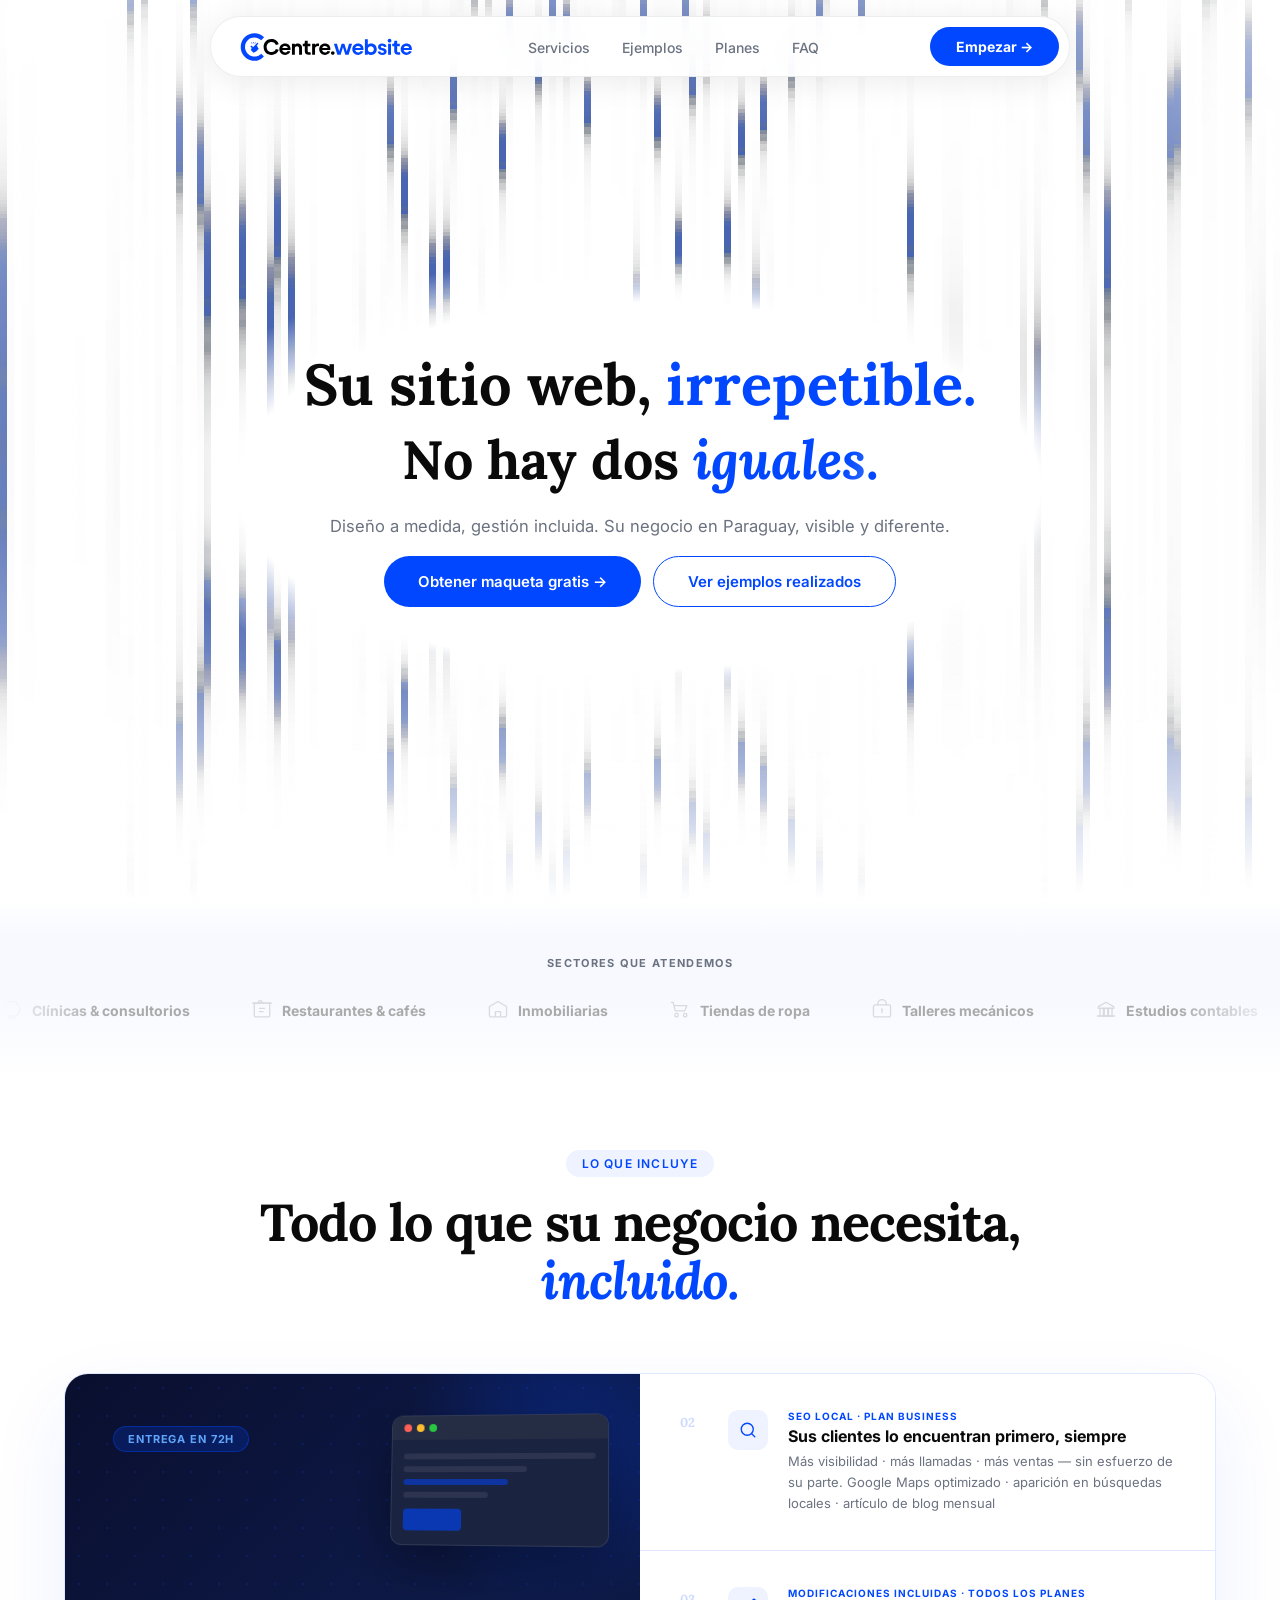
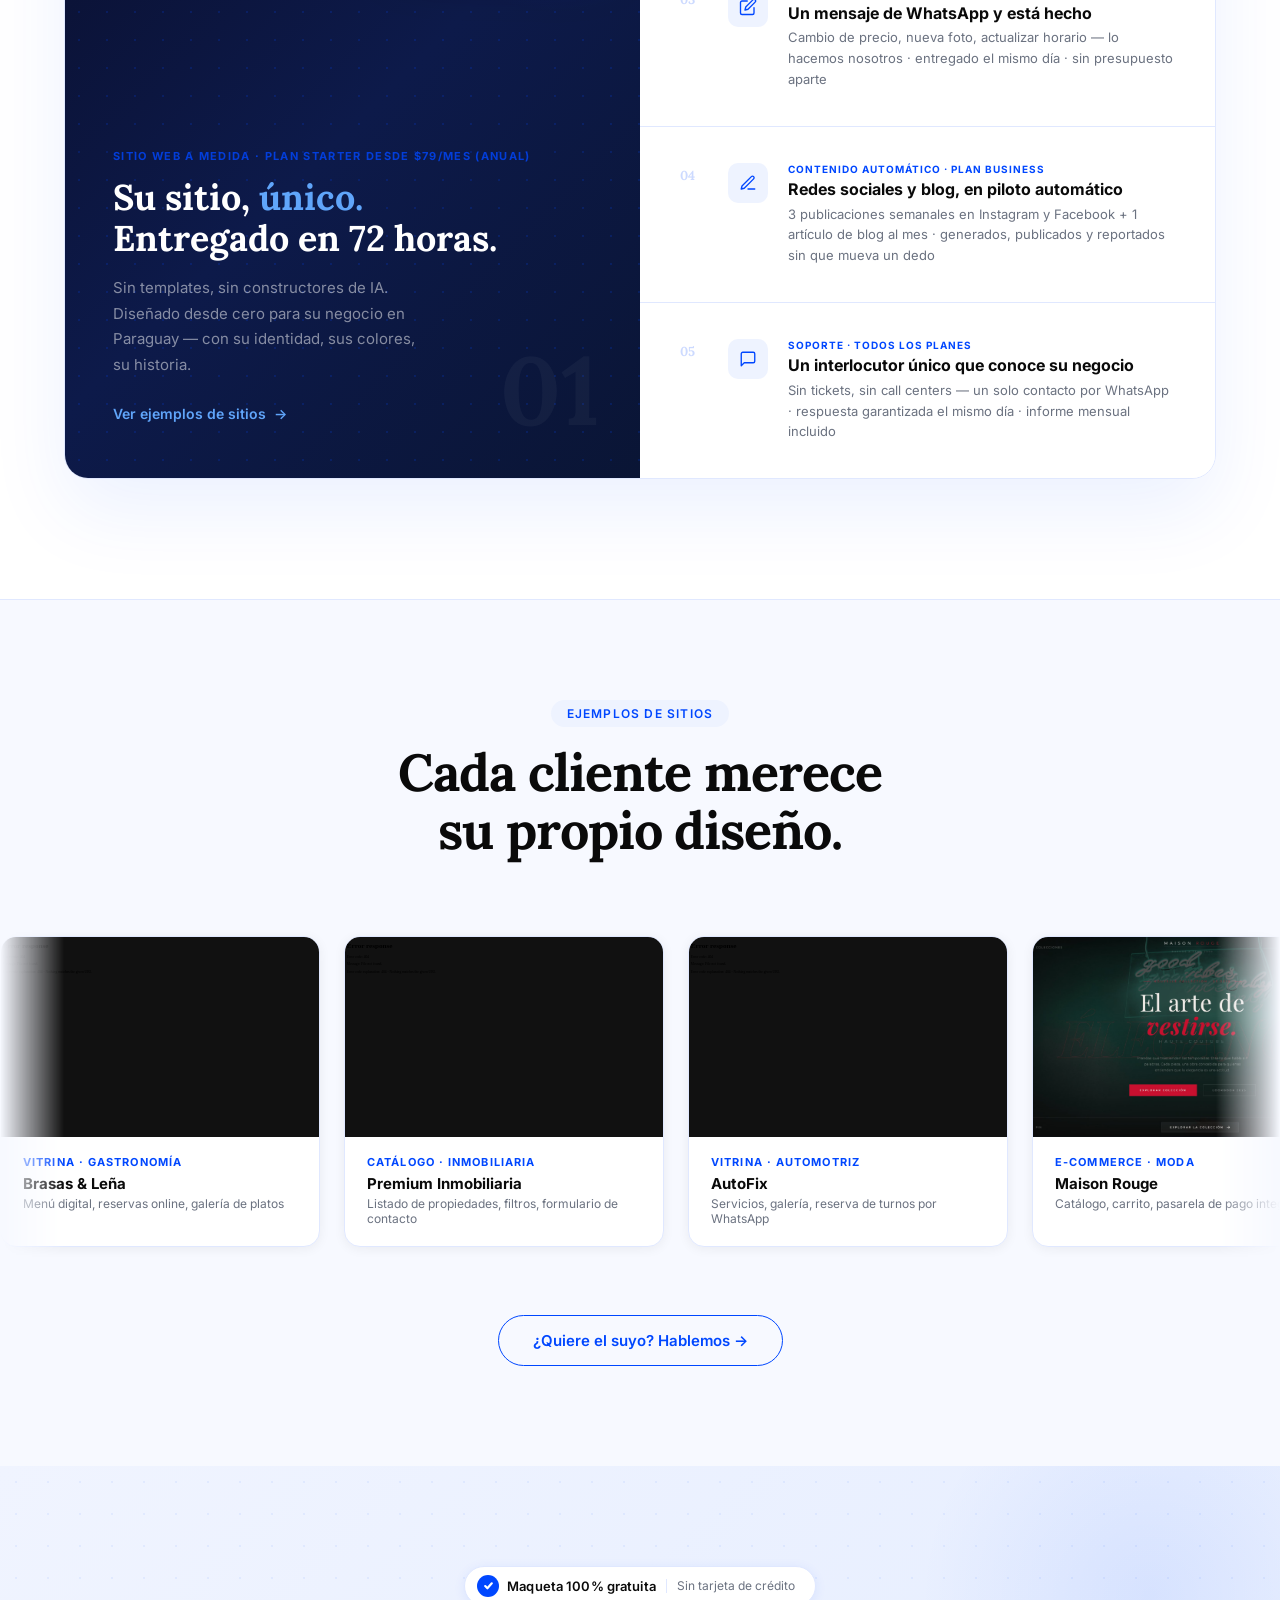
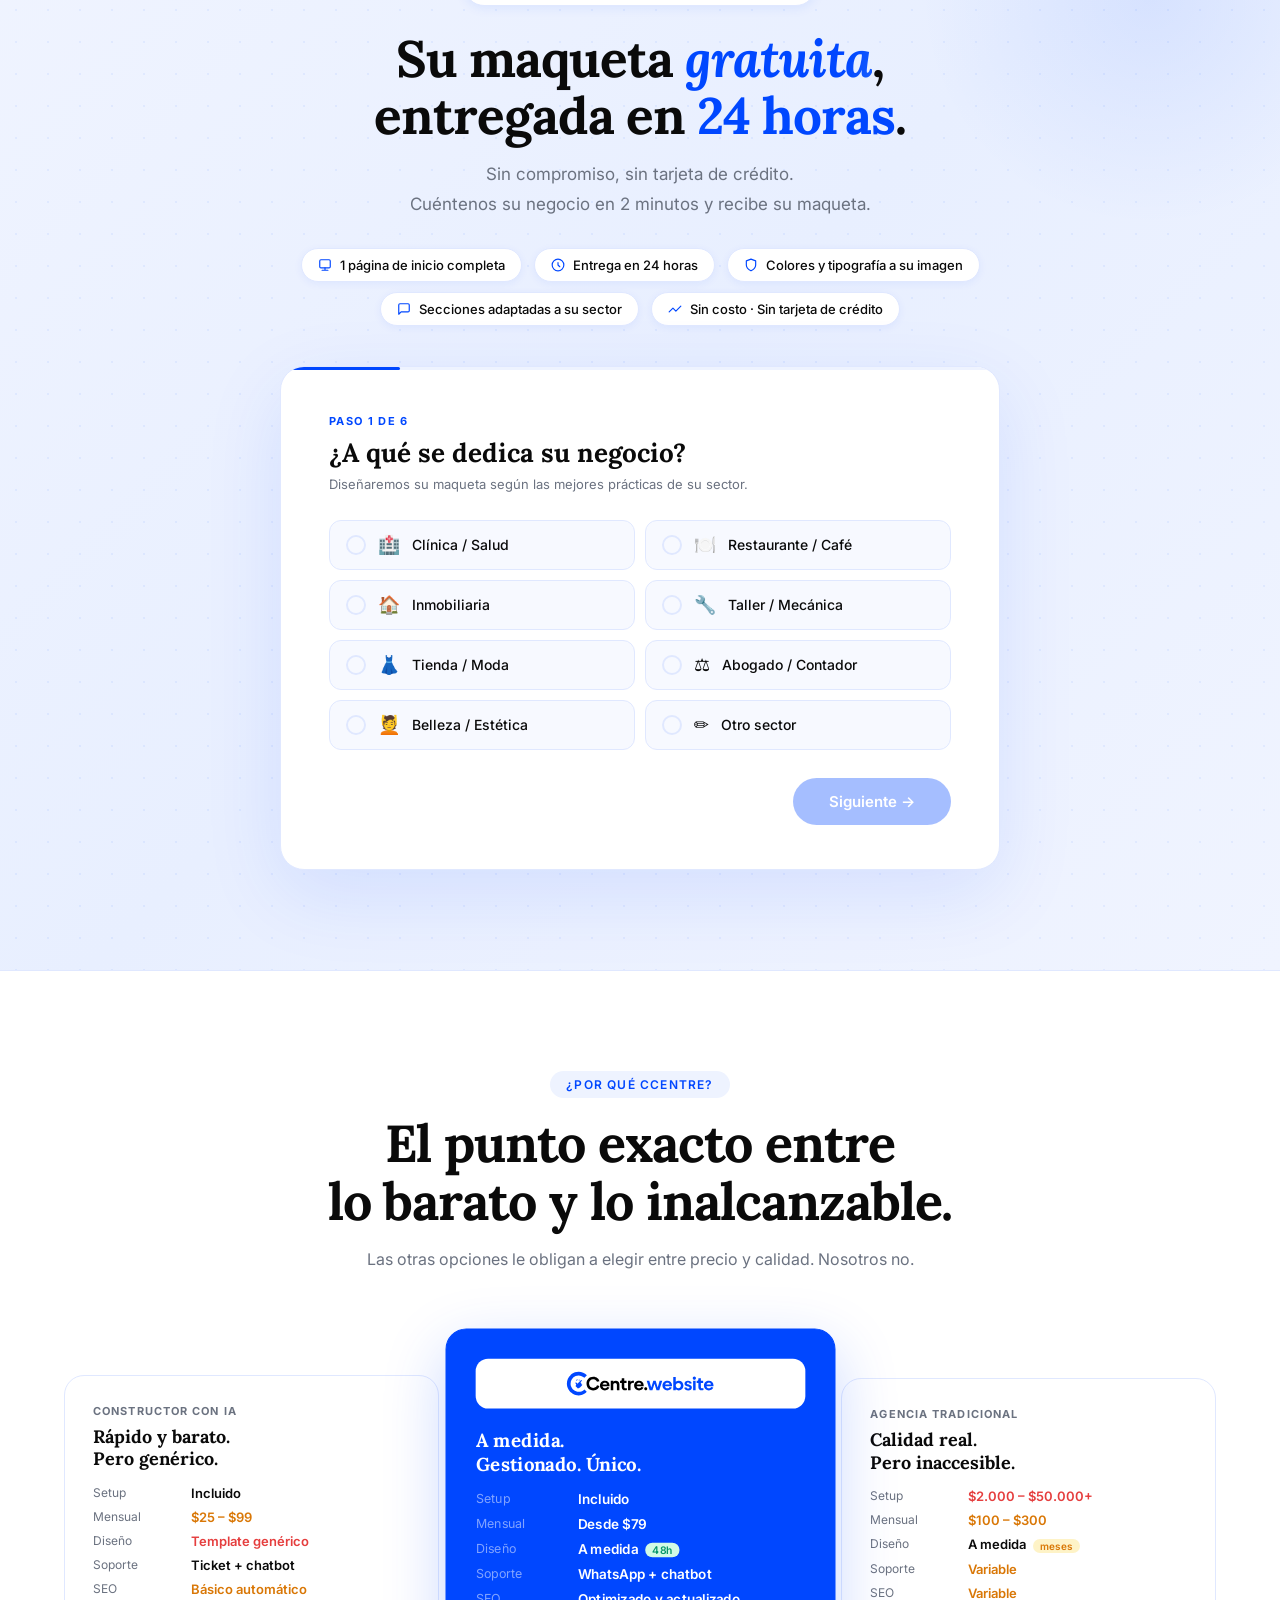
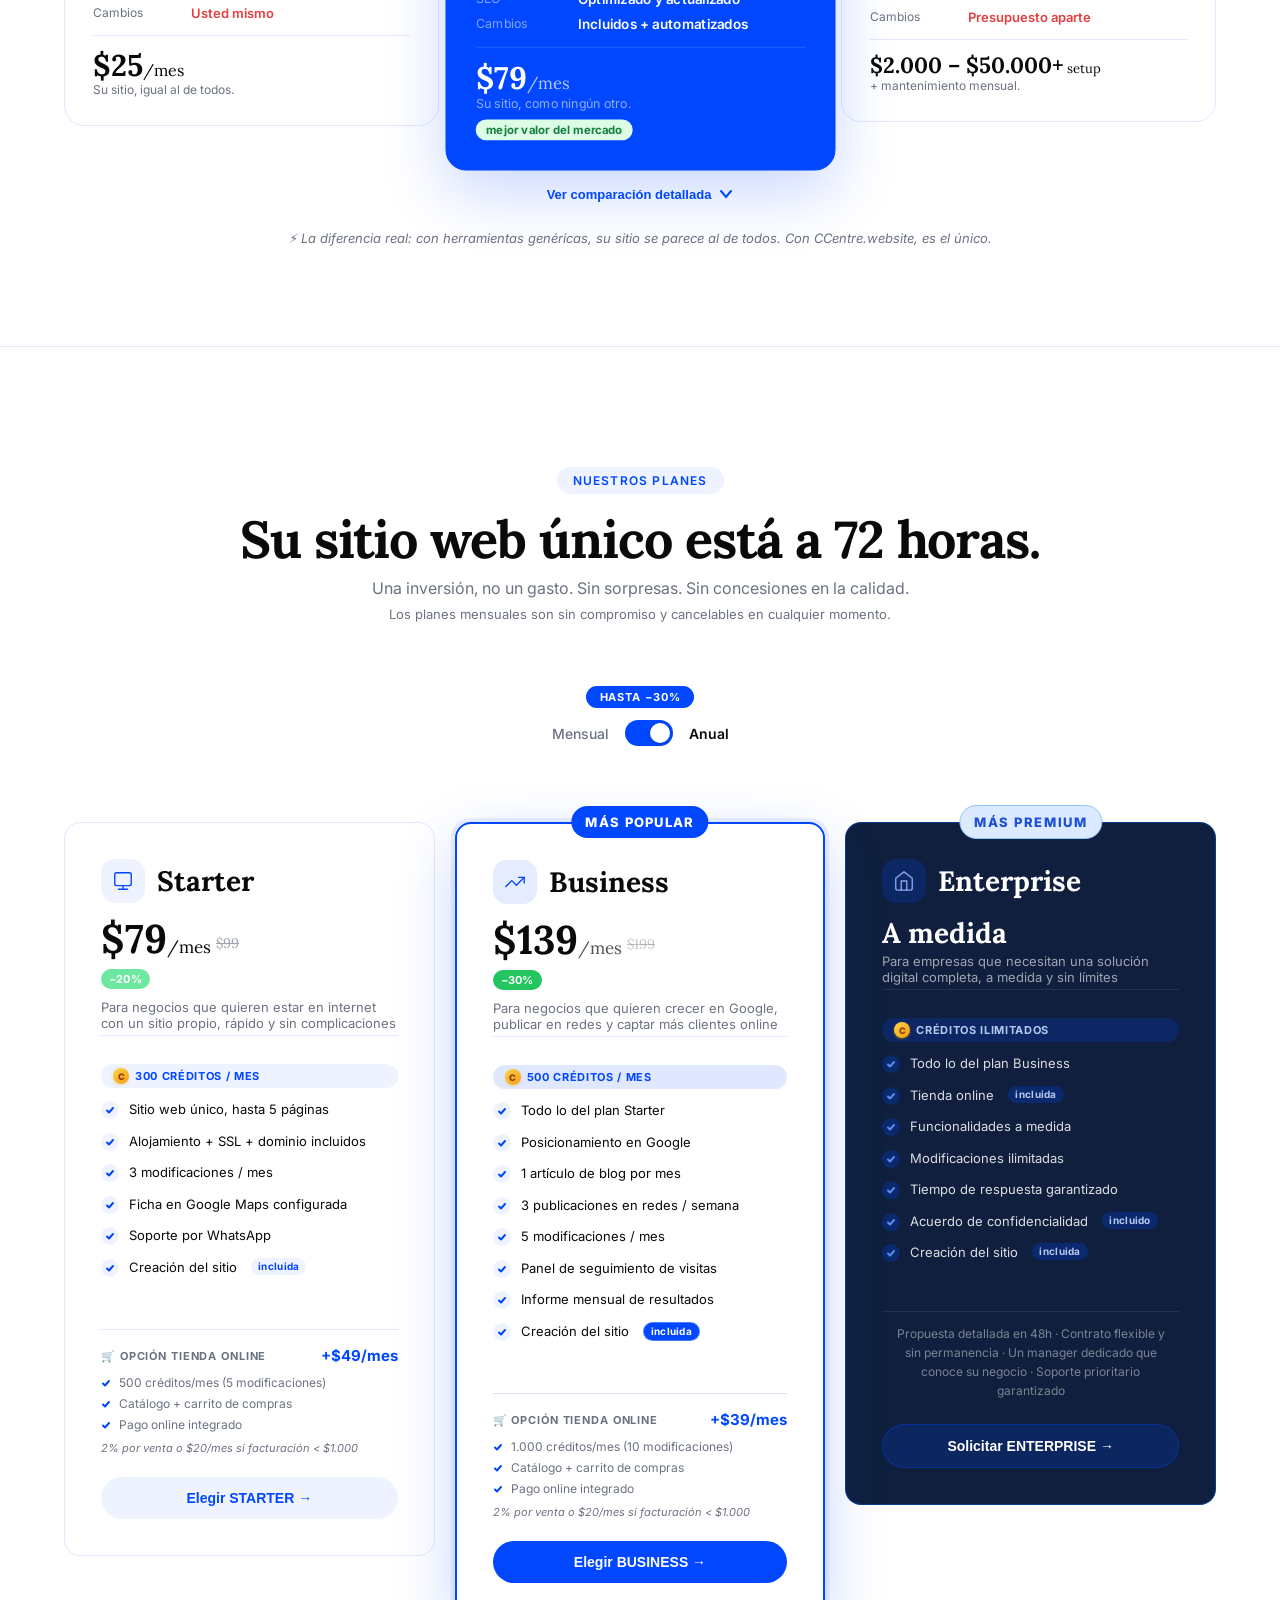
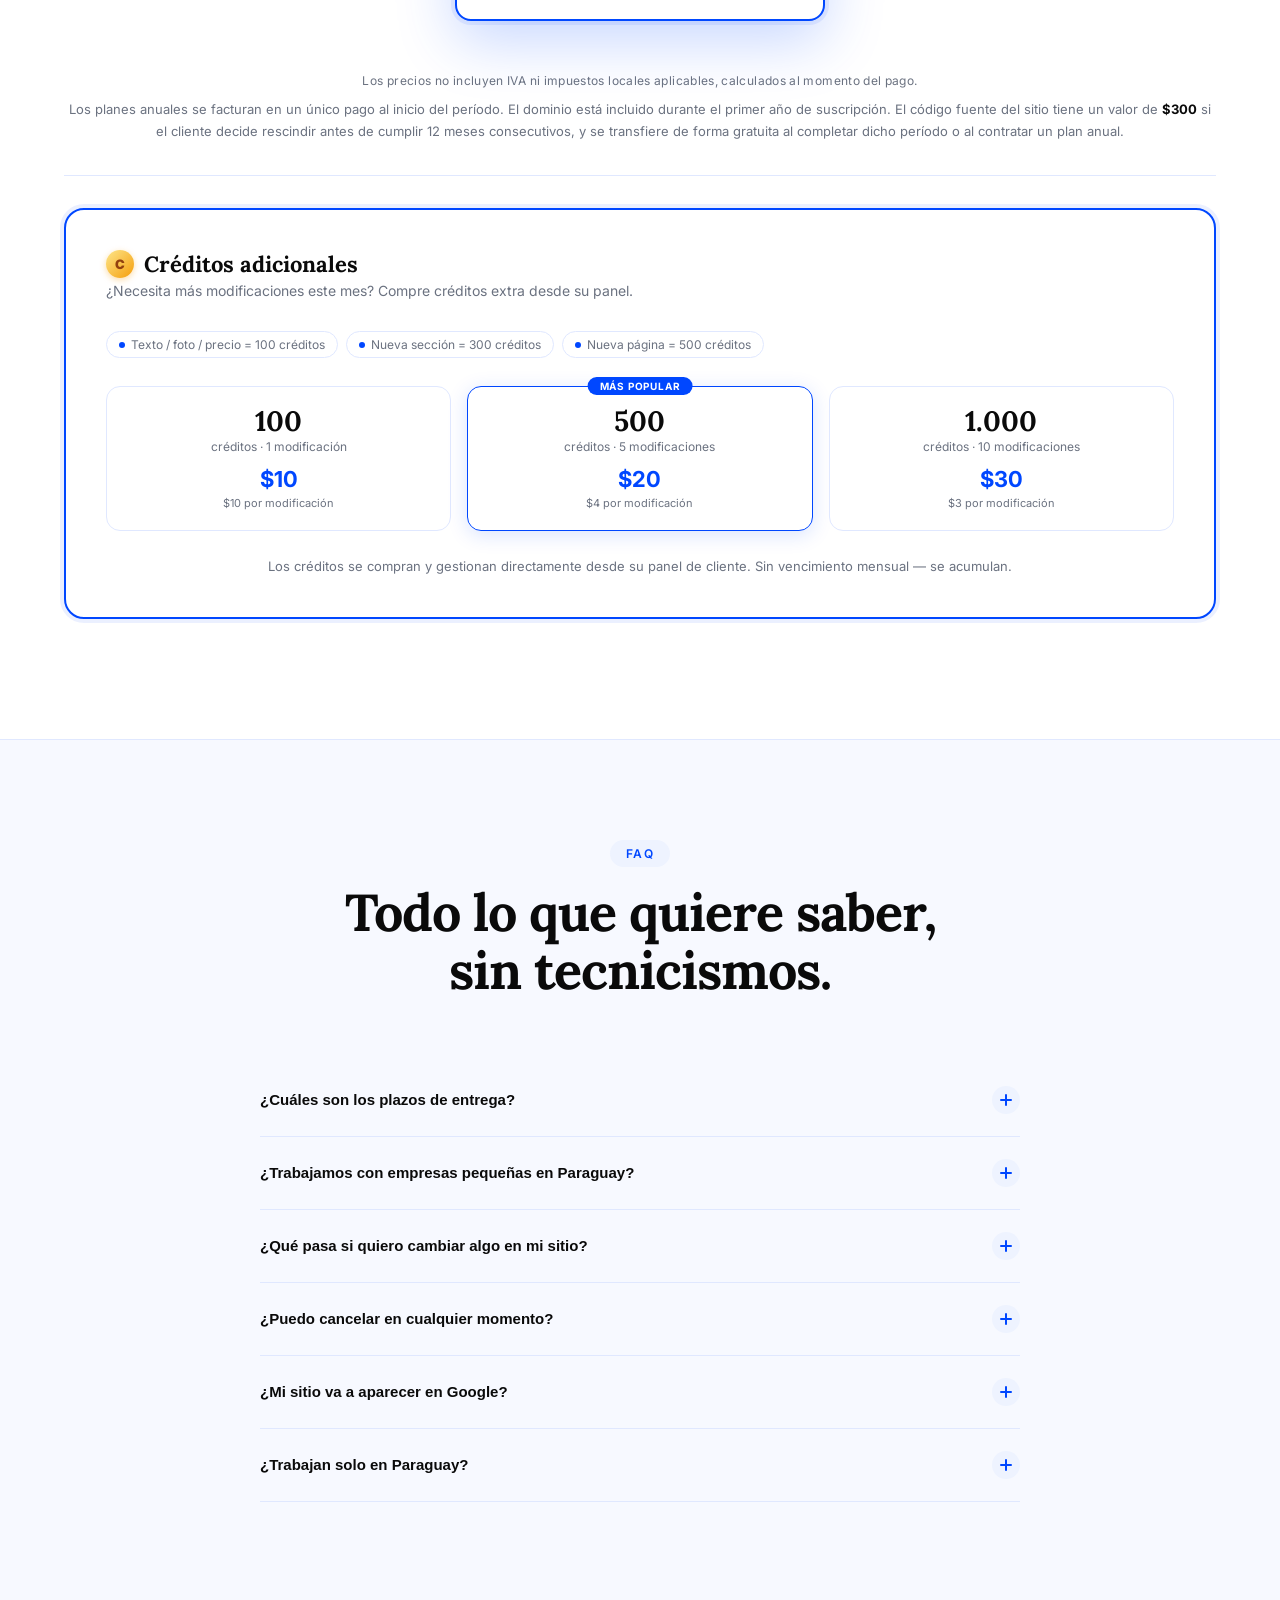
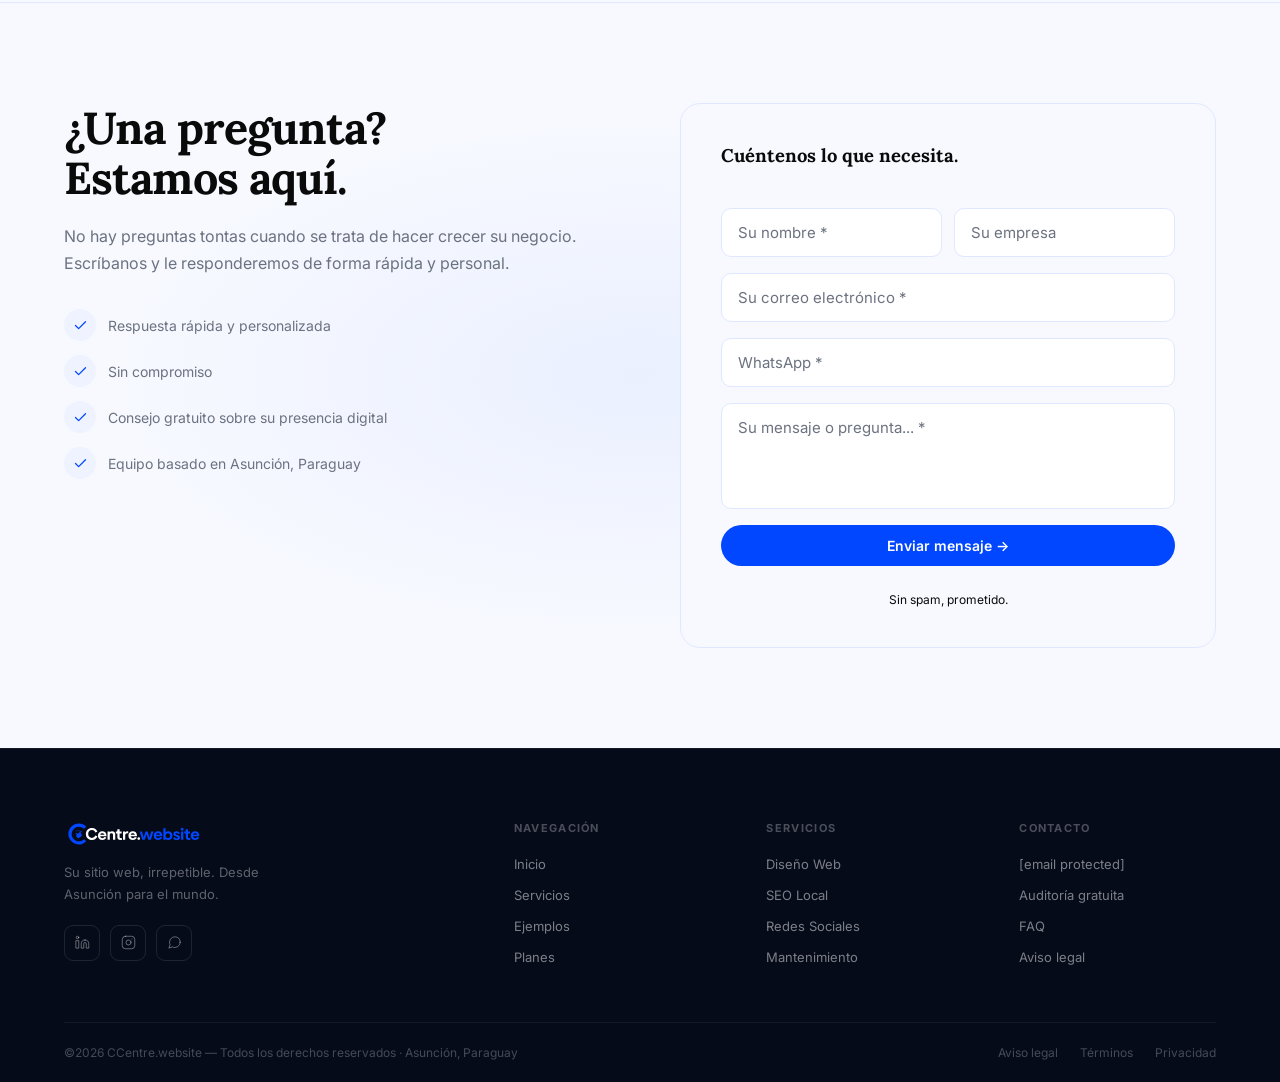
==== index.html @ 906ab68d "Add files via upload" ====
<!DOCTYPE html>
<html lang="es-PY">
<head>
<meta charset="UTF-8">
<meta name="viewport" content="width=device-width, initial-scale=1.0">
<title>CCentre.website — Agencia de Diseño Web</title>
<meta name="description" content="Agencia de diseño web en Paraguay. Sitios únicos desde $79/mes, entrega en 72h, SEO local, soporte WhatsApp, maqueta gratis. Sin templates.">
<meta name="keywords" content="diseño web Paraguay, agencia digital Asunción, sitio web a medida, SEO local, presencia digital, diseñador web">
<meta name="robots" content="index, follow">
<meta name="author" content="CCentre.website">
<link rel="canonical" href="https://ccentre.website/">

<!-- Open Graph -->
<meta property="og:type" content="website">
<meta property="og:url" content="https://ccentre.website/">
<meta property="og:title" content="Diseño Web a Medida desde $79/mes | Entrega 72h">
<meta property="og:description" content="Diseño web único para negocios en Paraguay. Sin templates, sin constructores. Su sitio, irrepetible — entregado en 72 horas. Plan Starter desde $79/mes (anual).">
<meta property="og:image" content="https://ccentre.website/og-image.jpg">
<meta property="og:locale" content="es_PY">
<meta property="og:site_name" content="CCentre.website">

<!-- Twitter Card -->
<meta name="twitter:card" content="summary_large_image">
<meta name="twitter:title" content="Diseño Web Único desde $79/mes | Entrega 72 Horas">
<meta name="twitter:description" content="Diseño web único para negocios en Paraguay. Sin templates. Su sitio entregado en 72 horas. Maqueta gratuita.">
<meta name="twitter:image" content="https://ccentre.website/og-image.jpg">

<!-- Schema.org JSON-LD -->
<script type="application/ld+json">
{
  "@context": "https://schema.org",
  "@graph": [
    {
      "@type": "LocalBusiness",
      "@id": "https://ccentre.website/#business",
      "name": "CCentre.website",
      "description": "Agencia digital en Asunción, Paraguay. Diseño web a medida, SEO local y gestión de presencia digital para pequeños y medianos negocios.",
      "url": "https://ccentre.website/",
      "logo": "https://ccentre.website/logo.svg",
      "image": "https://ccentre.website/og-image.jpg",
      "telephone": "+595961234567",  /* TODO: remplacer par le vrai numéro de contact */
      "email": "hola@ccentre.website",
      "address": {
        "@type": "PostalAddress",
        "addressLocality": "Asunción",
        "addressCountry": "PY"
      },
      "geo": {
        "@type": "GeoCoordinates",
        "latitude": -25.2867,
        "longitude": -57.647
      },
      "areaServed": {
        "@type": "Country",
        "name": "Paraguay"
      },
      "priceRange": "$$",
      "openingHoursSpecification": {
        "@type": "OpeningHoursSpecification",
        "dayOfWeek": ["Monday","Tuesday","Wednesday","Thursday","Friday"],
        "opens": "09:00",
        "closes": "18:00"
      },
      "sameAs": [
        "https://www.instagram.com/ccentre.website",
        "https://www.linkedin.com/company/ccentre-website"
      ]
    },
    {
      "@type": "WebSite",
      "@id": "https://ccentre.website/#website",
      "url": "https://ccentre.website/",
      "name": "CCentre.website",
      "description": "Agencia digital — diseño web a medida para negocios en Paraguay",
      "publisher": {"@id": "https://ccentre.website/#business"}
    },
    {
      "@type": "Service",
      "@id": "https://ccentre.website/#service-presencia",
      "name": "Plan Starter — Sitio web a medida",
      "description": "Sitio web único hasta 5 páginas, alojamiento, SSL, dominio y soporte WhatsApp incluidos. Entrega en 72 horas.",
      "provider": {"@id": "https://ccentre.website/#business"},
      "areaServed": {"@type": "Country", "name": "Paraguay"},
      "offers": {
        "@type": "Offer",
        "priceCurrency": "USD",
        "price": "79",
        "priceValidUntil": "2026-12-31",
        "availability": "https://schema.org/InStock",
        "priceSpecification": {
          "@type": "UnitPriceSpecification",
          "price": "79",
          "priceCurrency": "USD",
          "unitText": "month",
          "billingIncrement": 12
        }
      },
      "url": "https://ccentre.website/#pricing"
    },
    {
      "@type": "Service",
      "@id": "https://ccentre.website/#service-crecimiento",
      "name": "Plan Business — SEO y redes sociales",
      "description": "Todo el plan Starter más SEO local, blog mensual, publicaciones en redes sociales y panel de seguimiento.",
      "provider": {"@id": "https://ccentre.website/#business"},
      "areaServed": {"@type": "Country", "name": "Paraguay"},
      "offers": {
        "@type": "Offer",
        "price": "139",
        "priceCurrency": "USD",
        "priceValidUntil": "2026-12-31",
        "availability": "https://schema.org/InStock"
      },
      "url": "https://ccentre.website/#pricing"
    },
    {
      "@type": "AggregateRating",
      "@id": "https://ccentre.website/#rating",
      "itemReviewed": {"@id": "https://ccentre.website/#business"},
      "ratingValue": "4.8",
      "reviewCount": "42",
      "bestRating": "5",
      "worstRating": "1"
    }
  ]
}
</script>

<!-- Preconnect Google Fonts -->
<link rel="preconnect" href="https://fonts.googleapis.com">
<link rel="preconnect" href="https://fonts.gstatic.com" crossorigin>
<link rel="preload" href="https://fonts.googleapis.com/css2?family=Lora:ital,wght@0,600;0,700;1,600;1,700&family=Inter:wght@300;400;500;600;700&display=swap" as="style" onload="this.onload=null;this.rel='stylesheet'">
<noscript><link href="https://fonts.googleapis.com/css2?family=Lora:ital,wght@0,600;0,700;1,600;1,700&family=Inter:wght@300;400;500;600;700&display=swap" rel="stylesheet"></noscript>
<style>
:root{
  --white:#FFFFFF;--blue:#0047FF;--blue-deep:#001AFF;--blue-light:#EEF3FF;--blue-border:#E0E8FF;
  --text-main:#0A0A0A;--text-muted:#6B7280;--bg-alt:#F7F9FF;--bg-dark:#060B1A;
  --radius-card:16px;--radius-btn:50px;
  --shadow-sm:0 2px 12px rgba(0,0,0,.06);
  --shadow-blue:0 8px 40px rgba(0,71,255,.12);--shadow-strong:0 20px 60px rgba(0,71,255,.22);
  --tf:0.25s ease-out;
  --ff-serif:'Lora',Georgia,serif;--ff-sans:'Inter',system-ui,sans-serif;
}
*,*::before,*::after{box-sizing:border-box;margin:0;padding:0}
html{scroll-behavior:smooth;overflow-x:hidden}
body{font-family:var(--ff-sans);color:var(--text-main);background:var(--white);overflow-x:hidden;max-width:100vw}
a{text-decoration:none;color:inherit}
ul{list-style:none}
.container{max-width:1200px;margin:0 auto;padding:0 24px}
.fade-up{opacity:1;transform:none}
.label{display:inline-flex;align-items:center;gap:8px;font-size:12px;font-weight:600;letter-spacing:.1em;text-transform:uppercase;color:var(--blue);background:var(--blue-light);padding:6px 16px;border-radius:var(--radius-btn)}
.section-h2{font-family:var(--ff-serif);font-size:clamp(34px,4.5vw,52px);font-weight:700;line-height:1.12;letter-spacing:-.02em;margin:16px 0 0}
.section-header{text-align:center;margin-bottom:64px}
.btn{display:inline-flex;align-items:center;gap:8px;font-family:var(--ff-sans);font-weight:600;font-size:15px;padding:15px 34px;border-radius:var(--radius-btn);transition:all var(--tf);border:none;cursor:pointer}
.btn-primary{background:var(--blue);color:#fff}
.btn-primary:hover{background:var(--blue-deep);transform:translateY(-2px);box-shadow:0 8px 30px rgba(0,71,255,.35)}
.btn-ghost{background:transparent;color:var(--blue);border:1.5px solid var(--blue)}
.btn-ghost:hover{background:var(--blue-light);transform:translateY(-2px)}
.btn-ghost-white{background:transparent;color:#fff;border:1.5px solid rgba(255,255,255,.4)}
.btn-ghost-white:hover{background:rgba(255,255,255,.1)}
.chk{width:18px;height:18px;border-radius:50%;background:var(--blue-light);display:flex;align-items:center;justify-content:center;flex-shrink:0;margin-top:1px}
.chk svg{width:10px;height:10px;stroke:var(--blue)}

/* ══════════════════════════════════════
   NAVBAR — CAPSULE FLOTTANTE
══════════════════════════════════════ */
nav{
  position:fixed;top:16px;left:50%;transform:translateX(-50%);
  z-index:1000;width:calc(100% - 48px);max-width:860px;
  transition:all .4s cubic-bezier(.16,1,.3,1)
}
.nav-capsule{
  background:rgba(255,255,255,.92);
  backdrop-filter:blur(20px);-webkit-backdrop-filter:blur(20px);
  border:1px solid rgba(0,0,0,.07);
  border-radius:100px;
  padding:10px 10px 10px 24px;
  display:flex;align-items:center;justify-content:space-between;
  box-shadow:0 4px 32px rgba(0,0,0,.08),0 1px 0 rgba(255,255,255,.8) inset;
  transition:all .4s cubic-bezier(.16,1,.3,1)
}
nav.scrolled .nav-capsule{
  box-shadow:0 8px 48px rgba(0,0,0,.12),0 1px 0 rgba(255,255,255,.8) inset
}
.nav-logo{display:flex;align-items:center}
.nav-logo svg{height:34px;width:auto}
.nav-links{display:flex;align-items:center;gap:32px;list-style:none}
.nav-links a{font-size:14px;font-weight:500;color:var(--text-muted);transition:color var(--tf);white-space:nowrap}
.nav-links a:hover{color:var(--text-main)}
.nav-cta{background:var(--blue);color:#fff;font-size:14px;font-weight:700;padding:11px 26px;border-radius:100px;transition:all var(--tf);white-space:nowrap;flex-shrink:0}
.nav-cta:hover{background:var(--blue-deep);box-shadow:0 4px 20px rgba(0,71,255,.3)}
.hamburger{display:none;flex-direction:column;gap:5px;cursor:pointer;padding:4px;background:none;border:none}
.hamburger span{display:block;width:22px;height:2px;background:var(--text-main);border-radius:2px;transition:all .3s}
.hamburger.open span:nth-child(1){transform:translateY(7px) rotate(45deg)}
.hamburger.open span:nth-child(2){opacity:0}
.hamburger.open span:nth-child(3){transform:translateY(-7px) rotate(-45deg)}
.mobile-menu{display:none;position:fixed;inset:0;background:#fff;z-index:999;flex-direction:column;align-items:center;justify-content:center;gap:32px;opacity:0;transition:opacity .3s}
.mobile-menu.open{opacity:1}
.mobile-menu a{font-size:24px;font-weight:600;color:var(--text-main);transition:color var(--tf)}
.mobile-menu a:hover{color:var(--blue)}

/* ══════════════════════════════════════
   HERO — FAN DE CARTES
══════════════════════════════════════ */
#hero{
  position:relative;min-height:100vh;
  background:#fff;overflow:hidden;
  display:flex;flex-direction:column;
  align-items:center;justify-content:center;
  padding:140px 24px 80px
}
/* Fond subtle dots */
#hero::before{
  content:'';position:absolute;inset:0;z-index:0;pointer-events:none;
  background-image:radial-gradient(circle,rgba(0,71,255,.06) 1px,transparent 1px);
  background-size:32px 32px
}
/* Vignette bords + fondu bas vers le bloc suivant */
#hero::after{
  content:'';position:absolute;inset:0;z-index:2;pointer-events:none;
  background:
    radial-gradient(ellipse 80% 70% at 50% 50%,transparent 50%,rgba(255,255,255,.7) 100%),
    linear-gradient(to bottom,transparent 60%,rgba(255,255,255,.2) 75%,rgba(255,255,255,.6) 88%,rgba(255,255,255,1) 100%)
}
.hero-content{
  position:relative;z-index:3;
  text-align:center;
  display:flex;flex-direction:column;align-items:center;gap:16px;
  padding:0 24px
}
.hero-h1{
  font-family:var(--ff-serif);font-size:clamp(38px,4.5vw,66px);
  font-weight:700;line-height:1.08;color:var(--text-main);white-space:nowrap
}
.hero-h1 em{color:var(--blue);font-style:normal}
.hero-h2-sub{
  font-family:var(--ff-serif);font-size:clamp(36px,4.2vw,62px);
  font-weight:700;line-height:1.08;color:var(--text-main);white-space:nowrap
}
.hero-divider{display:none}
.hero-sub-left{
  font-size:clamp(15px,1.3vw,17px);color:var(--text-muted);
  line-height:1.7;text-align:center;white-space:nowrap
}
.hero-ctas-left{display:flex;gap:12px;flex-wrap:wrap;justify-content:center}


/* ══════════════════════════════════════
   TRUST BAR
══════════════════════════════════════ */
#trust{
  background:linear-gradient(to bottom,
    var(--white) 0%,
    var(--bg-alt) 40px,
    var(--bg-alt) calc(100% - 80px),
    var(--white) 100%
  );
  padding:56px 0;
  border:none
}
.trust-label{text-align:center;font-size:11px;font-weight:700;color:var(--text-muted);letter-spacing:.12em;text-transform:uppercase;margin-bottom:28px}
.logos-wrap{overflow:hidden;-webkit-mask:linear-gradient(to right,transparent,black 8%,black 92%,transparent);mask:linear-gradient(to right,transparent,black 8%,black 92%,transparent)}
.logos-track{display:flex;gap:60px;align-items:center;width:max-content;animation:scrollLogos 28s linear infinite}
.logos-track:hover{animation-play-state:paused}
.logo-item{display:flex;align-items:center;gap:8px;font-weight:700;font-size:14px;color:#aaa;white-space:nowrap}
.logo-item svg{width:24px;height:24px;opacity:.4}
@keyframes scrollLogos{0%{transform:translateX(0)}100%{transform:translateX(-50%)}}

/* ══════════════════════════════════════
   SERVICES — NOUVEAU DESIGN
══════════════════════════════════════ */
#services{padding:72px 0 120px;background:var(--white)}

/* Layout : 2 colonnes */
.svc-layout{
  display:grid;
  grid-template-columns:1fr 1fr;
  gap:0;
  align-items:stretch;
  border-radius:24px;
  overflow:hidden;
  border:1px solid var(--blue-border);
  box-shadow:0 32px 80px rgba(0,71,255,.08)
}

/* Colonne gauche — card principale immersive */
.svc-hero-card{overflow:hidden;
  background:linear-gradient(135deg,#0a0f2e 0%,#0d1a4a 50%,#0a1535 100%);
  padding:56px 48px;
  position:relative;
  overflow:hidden;
  display:flex;flex-direction:column;justify-content:flex-end;
  min-height:560px
}
/* Grille de points */
.svc-hero-card::before{
  content:'';position:absolute;inset:0;
  background-image:radial-gradient(circle,rgba(0,71,255,.18) 1px,transparent 1px);
  background-size:28px 28px;
  pointer-events:none
}
/* Halo bleu */
.svc-hero-card::after{
  content:'';position:absolute;
  top:-80px;right:-80px;
  width:320px;height:320px;
  background:radial-gradient(circle,rgba(0,71,255,.3),transparent 70%);
  pointer-events:none
}
/* Mockup browser flottant */
.svc-hero-browser{
  position:absolute;top:40px;right:32px;
  width:220px;
  background:#1a2340;
  border-radius:12px;
  border:1px solid rgba(255,255,255,.1);
  overflow:hidden;
  box-shadow:0 20px 60px rgba(0,0,0,.4);
  transform:perspective(800px) rotateY(-8deg) rotateX(4deg);
  z-index:2
}
.svc-hero-browser-bar{
  background:#252d45;
  padding:8px 12px;
  display:flex;gap:5px;align-items:center
}
.svc-hero-browser-dot{width:8px;height:8px;border-radius:50%}
.svc-hero-browser-body{padding:14px 12px;display:flex;flex-direction:column;gap:7px}
.svc-hero-browser-line{height:6px;border-radius:3px;background:rgba(255,255,255,.08)}
.svc-hero-browser-line.accent{background:rgba(0,71,255,.5);width:55%}
.svc-hero-browser-line.short{width:65%}
.svc-hero-browser-btn{
  width:60px;height:22px;border-radius:4px;
  background:rgba(0,71,255,.6);margin-top:4px
}
/* Badge 48h */
.svc-hero-badge{
  position:absolute;top:52px;left:48px;
  background:rgba(0,71,255,.2);
  border:1px solid rgba(0,71,255,.4);
  border-radius:50px;
  padding:5px 14px;
  font-size:11px;font-weight:700;
  color:#60a5fa;
  letter-spacing:.08em;text-transform:uppercase;
  z-index:2
}
.svc-hero-number{
  font-size:96px;font-weight:900;
  color:rgba(255,255,255,.04);
  font-family:var(--ff-serif);
  position:absolute;bottom:40px;right:40px;
  line-height:1;z-index:1;
  pointer-events:none
}
.svc-hero-tag{
  font-size:11px;font-weight:700;letter-spacing:.12em;
  text-transform:uppercase;color:rgba(0,71,255,.8);
  margin-bottom:14px;position:relative;z-index:2
}
.svc-hero-title{
  font-family:var(--ff-serif);
  font-size:clamp(28px,2.8vw,40px);
  font-weight:700;color:#fff;line-height:1.15;
  margin-bottom:16px;position:relative;z-index:2
}
.svc-hero-title span{color:#60a5fa}
.svc-hero-desc{
  font-size:15px;color:rgba(255,255,255,.5);
  line-height:1.7;max-width:320px;
  position:relative;z-index:2;margin-bottom:28px
}
.svc-hero-link{
  display:inline-flex;align-items:center;gap:8px;
  font-size:14px;font-weight:600;color:#60a5fa;
  position:relative;z-index:2;
  transition:gap .2s
}
.svc-hero-link:hover{gap:12px}

/* Colonne droite — liste des features */
.svc-features{
  display:flex;flex-direction:column;
  background:#fff
}
.svc-feature{
  display:flex;align-items:flex-start;gap:20px;
  padding:36px 40px;
  border-bottom:1px solid var(--blue-border);
  position:relative;
  transition:background .2s
}
.svc-feature:last-child{border-bottom:none}
.svc-feature:hover{background:var(--blue-light)}
/* Numéro */
.svc-feature-num{
  font-family:var(--ff-serif);
  font-size:13px;font-weight:700;
  color:rgba(0,71,255,.2);
  min-width:28px;
  padding-top:4px;
  flex-shrink:0
}
/* Icône */
.svc-feature-icon{
  width:40px;height:40px;border-radius:10px;
  background:var(--blue-light);
  display:flex;align-items:center;justify-content:center;
  flex-shrink:0;
  transition:background .2s
}
.svc-feature:hover .svc-feature-icon{background:rgba(0,71,255,.15)}
.svc-feature-icon svg{
  width:18px;height:18px;
  stroke:var(--blue);stroke-width:1.8;
  fill:none;stroke-linecap:round;stroke-linejoin:round
}
.svc-feature-body{flex:1}
.svc-feature-tag{
  font-size:10px;font-weight:700;letter-spacing:.1em;
  text-transform:uppercase;color:var(--blue);
  margin-bottom:4px
}
.svc-feature-title{
  font-size:16px;font-weight:700;
  color:var(--text-main);margin-bottom:4px;line-height:1.3
}
.svc-feature-desc{
  font-size:13px;color:var(--text-muted);line-height:1.6
}
/* Pill indicateur sur hover */
.svc-feature-pill{
  position:absolute;right:40px;top:50%;transform:translateY(-50%);
  font-size:11px;font-weight:600;
  background:var(--blue);color:#fff;
  padding:4px 10px;border-radius:50px;
  opacity:0;transition:opacity .2s;white-space:nowrap
}
.svc-feature:hover .svc-feature-pill{opacity:1}

/* Responsive */
@media(max-width:900px){
  .svc-layout{grid-template-columns:1fr}
  .svc-hero-card{overflow:hidden;min-height:340px;padding:36px 28px}
  .svc-hero-browser{width:160px;top:28px;right:20px}
  .svc-feature{padding:24px 24px}
  .svc-feature-pill{display:none}
}
@media(max-width:600px){
  .svc-hero-card{overflow:hidden;min-height:280px;padding:28px 20px}
  .svc-feature{padding:20px 20px;gap:14px}
  .svc-feature-icon{width:34px;height:34px}
  .svc-hero-browser{display:none}
}
/* ══════════════════════════════════════
   PORTFOLIO SCROLL
══════════════════════════════════════ */
#portfolio{background:var(--bg-alt);padding:100px 0;border-top:1px solid var(--blue-border)}
.portfolio-wrap{overflow:hidden;margin-top:56px;
  -webkit-mask:linear-gradient(to right,transparent,black 5%,black 95%,transparent);
  mask:linear-gradient(to right,transparent,black 5%,black 95%,transparent)}
.portfolio-track{display:flex;gap:24px;padding:12px 0 20px;width:max-content;animation:portScroll 45s linear infinite}
.portfolio-track:hover{animation-play-state:paused}
@keyframes portScroll{0%{transform:translateX(0)}100%{transform:translateX(-50%)}}
.port-card{width:320px;flex-shrink:0;border-radius:16px;overflow:hidden;border:1px solid var(--blue-border);background:#fff;box-shadow:var(--shadow-sm);transition:all .3s ease;cursor:pointer}
.port-card:hover{transform:translateY(-6px);box-shadow:var(--shadow-blue);border-color:var(--blue)}
.port-preview{height:200px;overflow:hidden;position:relative;background:#111;border-radius:12px 12px 0 0}.port-preview iframe{width:1440px;height:900px;border:none;transform:scale(0.2222);transform-origin:top left;pointer-events:none;display:block;transition:transform 0.4s ease}.port-card:hover .port-preview iframe{transform:scale(0.2222) translateY(-20px)}
.port-preview svg{width:100%;height:100%;display:block;transition:transform .4s ease}
.port-card:hover .port-preview svg{transform:scale(1.03)}
.port-info{padding:18px 22px 20px}
.port-tag{font-size:11px;font-weight:700;letter-spacing:.1em;text-transform:uppercase;color:var(--blue);margin-bottom:5px}
.port-title{font-size:15px;font-weight:700;color:var(--text-main);margin-bottom:3px}
.port-desc{font-size:12px;color:var(--text-muted)}

/* ══════════════════════════════════════
   PRICING
══════════════════════════════════════ */
#pricing{background:var(--white);padding:120px 0;border-top:1px solid var(--blue-border)}
.billing-toggle{display:flex;align-items:center;justify-content:center;gap:16px;margin-top:28px;margin-bottom:56px}
.billing-opt{font-size:14px;font-weight:500;color:var(--text-muted);transition:color var(--tf)}
.billing-opt.active{color:var(--text-main);font-weight:600}
.toggle-track{width:48px;height:26px;background:#D1D5DB;border-radius:50px;position:relative;cursor:pointer;transition:background var(--tf);flex-shrink:0}
.toggle-track.annual{background:var(--blue)}
.toggle-thumb{width:20px;height:20px;background:#fff;border-radius:50%;position:absolute;top:3px;left:3px;transition:transform .25s cubic-bezier(.4,0,.2,1);box-shadow:0 1px 4px rgba(0,0,0,.2)}
.toggle-track.annual .toggle-thumb{transform:translateX(22px)}
.discount-pill{display:inline-flex;align-items:center;font-size:11px;font-weight:700;letter-spacing:.06em;text-transform:uppercase;background:#dcfce7;color:#16a34a;padding:3px 10px;border-radius:50px}
.p-grid{display:grid;grid-template-columns:repeat(3,1fr);gap:20px;align-items:start;padding-top:0}
.p-card{background:var(--white);border:1px solid var(--blue-border);border-radius:var(--radius-card);padding:36px;transition:all var(--tf);position:relative;display:flex;flex-direction:column}
.p-card:hover{box-shadow:var(--shadow-blue);transform:translateY(-4px)}
.p-card.featured{background:var(--white);border:2px solid var(--blue);box-shadow:0 0 0 4px rgba(0,71,255,.08),var(--shadow-strong);z-index:2}
.p-card.featured:hover{transform:translateY(-6px) scale(1.01);box-shadow:0 0 0 5px rgba(0,71,255,.15),0 24px 60px rgba(0,71,255,.25)}
.p-card.empresa{background:#0f1f3d;border-color:rgba(0,100,255,.4)}
.p-card.empresa:hover{box-shadow:0 8px 40px rgba(0,71,255,.2);transform:translateY(-4px)}
.p-badge{display:block;text-align:center;font-size:13px;font-weight:800;letter-spacing:.1em;text-transform:uppercase;background:var(--blue);color:#fff;padding:8px 14px;border-radius:var(--radius-btn);margin-bottom:16px}
.p-name{font-size:12px;font-weight:700;letter-spacing:.12em;text-transform:uppercase;color:var(--text-muted);margin-bottom:8px}
.featured .p-name{color:var(--blue)}
.empresa .p-name{color:rgba(255,255,255,.6)}
/* Prix — annuel affiché en premier par défaut */
.p-price{font-family:var(--ff-serif);font-size:40px;font-weight:700;color:var(--text-main);line-height:1;margin-bottom:2px;transition:all .3s}
.empresa .p-price{color:#fff;font-size:32px}
.p-price-monthly{display:none}
.p-price-annual{display:block}
.billing-monthly .p-price-monthly{display:block}
.billing-monthly .p-price-annual{display:none}
.p-old-price{font-size:14px;font-weight:400;color:var(--text-muted);text-decoration:line-through;margin-left:5px;opacity:.65;vertical-align:middle}
.featured .p-old-price{color:rgba(0,0,0,.35)}
/* Sans engagement — badge adaptatif */
.p-no-eng{
  font-size:11px;color:var(--text-muted);
  margin-top:8px;margin-bottom:16px;
  display:inline-flex;align-items:center;gap:5px;
  background:var(--bg-alt);border:1px solid var(--blue-border);
  padding:5px 12px;border-radius:50px
}
.p-no-eng svg{width:11px;height:11px;stroke:var(--text-muted);flex-shrink:0}
.featured .p-no-eng{background:var(--blue-light);border-color:var(--blue-border);color:var(--blue)}
.featured .p-no-eng svg{stroke:var(--blue)}
.empresa .p-no-eng{background:rgba(0,71,255,.1);border-color:rgba(0,71,255,.2);color:rgba(255,255,255,.45)}
.empresa .p-no-eng svg{stroke:rgba(255,255,255,.4)}
/* Texte mensuel/annuel — contrôlé par JS */
.no-eng-monthly{display:inline}
.no-eng-annual{display:none}
.p-saving{font-size:12px;font-weight:600;color:#16a34a;margin-bottom:0;min-height:0}
.empresa .p-saving{color:rgba(255,255,255,.5)}
.p-period{font-size:13px;color:var(--text-muted);margin-bottom:4px;margin-top:4px}
.empresa .p-period{color:rgba(255,255,255,.6)}
/* Pictogramme plan */
.p-icon{width:44px;height:44px;border-radius:14px;background:var(--blue-light);display:flex;align-items:center;justify-content:center;margin-bottom:0px}
.p-icon svg{width:22px;height:22px;stroke:var(--blue);fill:none;stroke-width:1.5;stroke-linecap:round;stroke-linejoin:round}
.featured .p-icon{background:rgba(0,71,255,.1)}
.featured .p-icon svg{stroke:var(--blue)}
.empresa .p-icon{background:rgba(0,71,255,.2)}
.empresa .p-icon svg{stroke:rgba(150,180,255,.9)}
/* Coin jaune avec C */
.credit-coin{
  display:inline-flex;align-items:center;justify-content:center;
  width:16px;height:16px;border-radius:50%;
  background:linear-gradient(135deg,#FCD34D,#F59E0B);
  box-shadow:0 1px 3px rgba(245,158,11,.35);flex-shrink:0;
  font-size:9px;font-weight:900;color:#92400E;font-family:var(--ff-sans);
  letter-spacing:-.5px;line-height:1
}
.credit-coin-lg{
  width:28px;height:28px;border-radius:50%;
  background:linear-gradient(135deg,#FDE68A,#F59E0B);
  box-shadow:0 2px 6px rgba(245,158,11,.35);
  display:inline-flex;align-items:center;justify-content:center;flex-shrink:0;
  font-size:13px;font-weight:900;color:#92400E;font-family:var(--ff-sans);
  letter-spacing:-.5px;line-height:1
}

/* Badge remise annuelle — sur sa propre ligne */
.p-discount-badge{
  display:inline-flex;align-items:center;
  background:#6ee7a0;color:#fff;
  font-size:11px;font-weight:700;letter-spacing:.02em;
  padding:3px 8px;border-radius:50px;
  margin-top:8px;margin-bottom:6px;
  width:fit-content
}
.featured .p-discount-badge{background:#22c55e;color:#fff}

/* Badge incluida — fix visibility on featured (white text on white bg) */
.badge-incluida{display:inline-flex;align-items:center;background:var(--blue-light);color:var(--blue);font-size:10px;font-weight:700;padding:1px 7px;border-radius:50px;letter-spacing:.03em;margin-left:4px;vertical-align:middle}
.featured .badge-incluida{background:var(--blue);color:#fff;border:1px solid rgba(255,255,255,.3)}
.empresa .badge-incluida{background:rgba(0,71,255,.25);color:rgba(200,220,255,.9)}

/* Sans engagement — badge adaptatif */
.p-features{display:flex;flex-direction:column;gap:12px;margin-bottom:32px}
.p-feat{display:flex;align-items:flex-start;gap:10px;font-size:13px;color:var(--text-main);line-height:1.5}
.empresa .p-feat{color:rgba(255,255,255,.85)}
.empresa .chk{background:rgba(0,71,255,.25)}
.empresa .chk svg{stroke:rgba(100,150,255,.9)}
.p-divider{height:1px;background:var(--blue-border);margin-bottom:28px}
.empresa .p-divider{background:rgba(255,255,255,.08)}
.featured .p-divider{background:rgba(0,71,255,.12)}
.p-cta{width:100%;text-align:center;padding:13px;border-radius:var(--radius-btn);font-weight:600;font-size:14px;background:var(--blue-light);color:var(--blue);cursor:pointer;border:none;transition:all var(--tf)}
.p-cta:hover{background:var(--blue);color:#fff}
.featured .p-cta{background:var(--blue);color:#fff}
.featured .p-cta:hover{background:var(--blue-deep);box-shadow:0 6px 24px rgba(0,71,255,.35)}
.empresa .p-cta{background:rgba(0,71,255,.18);color:#fff;border:1px solid rgba(0,71,255,.35)}
.empresa .p-cta:hover{background:var(--blue)}

/* ══════════════════════════════════════
   COMPARATIF — vs abonnements épars
══════════════════════════════════════ */
#comparatif{background:var(--white);padding:100px 0;border-top:1px solid var(--blue-border)}
.comp-wrap{display:grid;grid-template-columns:1fr auto 1fr;gap:0;align-items:center;max-width:960px;margin:56px auto 0}
.comp-side{border-radius:20px;padding:36px;position:relative;overflow:hidden}
.comp-left{background:var(--bg-alt);border:1px solid var(--blue-border)}
.comp-right{background:var(--blue);border:1px solid var(--blue)}
.comp-vs{display:flex;flex-direction:column;align-items:center;justify-content:center;padding:0 24px;gap:8px}
.comp-vs-circle{width:48px;height:48px;border-radius:50%;background:var(--text-main);display:flex;align-items:center;justify-content:center;font-size:13px;font-weight:800;color:#fff;letter-spacing:.04em;flex-shrink:0}
.comp-vs-line{width:1px;height:40px;background:var(--blue-border)}
.comp-label{font-size:11px;font-weight:700;letter-spacing:.12em;text-transform:uppercase;margin-bottom:16px}
.comp-left .comp-label{color:var(--text-muted)}
.comp-right .comp-label{color:rgba(255,255,255,.65)}
.comp-title{font-family:var(--ff-serif);font-size:22px;font-weight:700;margin-bottom:24px;line-height:1.2}
.comp-left .comp-title{color:var(--text-main)}
.comp-right .comp-title{color:#fff}

/* Pills épars */
.pills-grid{display:flex;flex-direction:column;gap:10px;margin-bottom:28px}
.pill-item{display:flex;align-items:center;justify-content:space-between;background:#fff;border:1px solid var(--blue-border);border-radius:50px;padding:8px 16px 8px 12px;transition:all .3s}
.pill-item.active{border-color:transparent;box-shadow:0 2px 12px rgba(0,0,0,.08)}
.pill-dot{width:10px;height:10px;border-radius:50%;flex-shrink:0;margin-right:8px}
.pill-name{font-size:13px;font-weight:600;color:var(--text-main);flex:1}
.pill-price{font-size:13px;font-weight:700;color:var(--text-muted)}
.pill-strike{text-decoration:line-through;opacity:.5}

/* Total lines */
.comp-total-row{display:flex;align-items:center;justify-content:space-between;padding:14px 0;border-top:1px solid var(--blue-border)}
.comp-total-label{font-size:13px;color:var(--text-muted)}
.comp-total-price{font-family:var(--ff-serif);font-size:28px;font-weight:700;color:#E53E3E;text-decoration:line-through;opacity:.7}
.comp-note{font-size:11px;color:var(--text-muted);margin-top:6px;font-style:italic}

/* Right side features */
.comp-features{display:flex;flex-direction:column;gap:10px;margin-bottom:28px}
.comp-feat{display:flex;align-items:center;gap:10px;font-size:13px;color:rgba(255,255,255,.88)}
.comp-chk{width:18px;height:18px;border-radius:50%;background:rgba(255,255,255,.2);display:flex;align-items:center;justify-content:center;flex-shrink:0}
.comp-chk svg{width:10px;height:10px;stroke:#fff}
.comp-price-row{display:flex;align-items:flex-end;gap:8px;padding:14px 0;border-top:1px solid rgba(255,255,255,.15)}
.comp-price-from{font-size:12px;color:rgba(255,255,255,.55);margin-bottom:4px}
.comp-price-num{font-family:var(--ff-serif);font-size:36px;font-weight:700;color:#fff;line-height:1}
.comp-price-period{font-size:13px;color:rgba(255,255,255,.55);margin-bottom:6px}
.comp-saving-badge{display:inline-flex;align-items:center;gap:6px;background:#dcfce7;color:#15803d;font-size:11px;font-weight:700;padding:4px 12px;border-radius:50px;margin-top:12px}

/* Animation counter for pills */
.pill-item{animation:pillIn .4s ease both}
.pill-item:nth-child(1){animation-delay:.1s}
.pill-item:nth-child(2){animation-delay:.18s}
.pill-item:nth-child(3){animation-delay:.26s}
.pill-item:nth-child(4){animation-delay:.34s}
.pill-item:nth-child(5){animation-delay:.42s}
.pill-item:nth-child(6){animation-delay:.50s}
@keyframes pillIn{from{opacity:0;transform:translateX(-12px)}to{opacity:1;transform:translateX(0)}}

@media(max-width:768px){
  .comp-wrap{grid-template-columns:1fr;gap:16px}
  .comp-vs{flex-direction:row;padding:0}
  .comp-vs-line{width:40px;height:1px}
  .comp-3-wrap{grid-template-columns:1fr}
  .comp-3-card.us{transform:scale(1)}
  .comp-table th,.comp-table td{padding:10px 12px;font-size:11px}
  .comp-table-wrap{overflow-x:auto;-webkit-overflow-scrolling:touch}
  .comp-table{min-width:480px}
  .credits-grid{grid-template-columns:1fr}
}

/* COMP 3-CARD HEADER */
.comp-3-wrap{display:grid;grid-template-columns:1fr 1fr 1fr;gap:20px;margin-top:48px;align-items:center}
.comp-3-card{border-radius:20px;padding:28px;border:1px solid var(--blue-border);background:var(--white);transition:all var(--tf)}
.comp-3-card.us{background:var(--blue);border-color:var(--blue);transform:scale(1.04);box-shadow:var(--shadow-strong)}
.comp-3-card-label{font-size:11px;font-weight:700;letter-spacing:.1em;text-transform:uppercase;margin-bottom:8px;color:var(--text-muted)}
.comp-3-card.us .comp-3-card-label{color:rgba(255,255,255,.55)}
.comp-3-card-title{font-family:var(--ff-serif);font-size:18px;font-weight:700;margin-bottom:14px;color:var(--text-main);line-height:1.25}
.comp-3-card.us .comp-3-card-title{color:#fff}
.comp-3-rows{display:flex;flex-direction:column;gap:8px}
.comp-3-row{display:flex;align-items:flex-start;gap:8px;font-size:13px}
.comp-3-row-key{color:var(--text-muted);min-width:90px;flex-shrink:0;font-size:12px}
.comp-3-row-val{font-weight:600;color:var(--text-main)}
.comp-3-card.us .comp-3-row-val{color:#fff}
.comp-3-card.us .comp-3-row-key{color:rgba(255,255,255,.5)}
.comp-3-price-block{margin-top:14px;padding-top:14px;border-top:1px solid var(--blue-border)}
.comp-3-card.us .comp-3-price-block{border-color:rgba(255,255,255,.15)}
.comp-3-price{font-family:var(--ff-serif);font-size:30px;font-weight:700;color:var(--text-main);line-height:1}
.comp-3-card.us .comp-3-price{color:#fff}
.comp-3-period-txt{font-size:12px;color:var(--text-muted);margin-top:2px}
.comp-3-card.us .comp-3-period-txt{color:rgba(255,255,255,.55)}
.comp-3-badge{display:inline-flex;align-items:center;gap:5px;background:#dcfce7;color:#15803d;font-size:11px;font-weight:700;padding:3px 10px;border-radius:50px;margin-top:8px}
.tag-slow{display:inline-flex;font-size:10px;background:#FEF3C7;color:#D97706;padding:1px 7px;border-radius:50px;margin-left:4px;font-weight:600;vertical-align:middle}
.tag-fast{display:inline-flex;font-size:10px;background:#D1FAE5;color:#059669;padding:1px 7px;border-radius:50px;margin-left:4px;font-weight:600;vertical-align:middle}
.val-bad{color:#E53E3E}
.val-warn{color:#D97706}

/* COMP TABLE detail */
.comp-table-wrap{margin-top:32px;border-radius:16px;overflow:hidden;border:1px solid var(--blue-border)}
.comp-table-toggle{display:flex;align-items:center;justify-content:center;gap:8px;margin-top:24px;cursor:pointer;font-size:13px;font-weight:600;color:var(--blue);background:none;border:none;width:100%}
.comp-table-toggle svg{transition:transform .3s}
.comp-table-toggle.open svg{transform:rotate(180deg)}
.comp-table{width:100%;border-collapse:collapse;display:none}
.comp-table.visible{display:table}
.comp-table th{padding:14px 18px;font-size:11px;font-weight:700;letter-spacing:.08em;text-transform:uppercase;text-align:center;border-bottom:2px solid var(--blue-border);background:var(--bg-alt)}
.comp-table th:first-child{text-align:left;color:var(--text-muted)}
.comp-table th.th-us{background:var(--blue-light);color:var(--blue);border-bottom:2px solid var(--blue)}
.comp-table td{padding:13px 18px;font-size:13px;text-align:center;border-bottom:1px solid var(--blue-border);color:var(--text-muted);vertical-align:middle}
.comp-table td:first-child{text-align:left;font-weight:600;color:var(--text-main)}
.comp-table td.td-us{background:rgba(0,71,255,.03);font-weight:600;color:var(--blue)}
.comp-table tr:last-child td{border-bottom:none}
.comp-table tr:hover td{background:var(--bg-alt)}
.comp-table tr:hover td.td-us{background:rgba(0,71,255,.06)}

/* ══════════════════════════════════════
   FAQ
══════════════════════════════════════ */
/* PRICING — 3 cols */
.p-grid{display:grid;grid-template-columns:repeat(3,1fr);gap:20px;align-items:start;padding-top:0}

/* CREDIT TAG on cards */
.p-credit-tag{display:inline-flex;align-items:center;gap:6px;font-size:11px;font-weight:700;letter-spacing:.06em;text-transform:uppercase;background:var(--blue-light);color:var(--blue);padding:4px 12px;border-radius:50px;margin-bottom:12px}
.featured .p-credit-tag{background:rgba(0,71,255,.12);color:var(--blue)}

/* E-COMMERCE ADDON inside card */
.ecom-addon{margin-top:20px;border-top:1px solid var(--blue-border);padding-top:16px}
.featured .ecom-addon{border-color:rgba(0,71,255,.15)}
.ecom-addon-header{display:flex;align-items:center;justify-content:space-between;margin-bottom:10px}
.ecom-addon-label{font-size:11px;font-weight:700;letter-spacing:.08em;text-transform:uppercase;color:var(--text-muted)}
.ecom-addon-price{font-size:15px;font-weight:700;color:var(--blue)}
.ecom-addon-feats{display:flex;flex-direction:column;gap:6px}
.ecom-addon-feat{display:flex;align-items:center;gap:8px;font-size:12px;color:var(--text-muted)}
.ecom-addon-feat svg{width:10px;height:10px;stroke:var(--blue);flex-shrink:0}
.ecom-note{font-size:11px;color:var(--text-muted);margin-top:8px;font-style:italic;line-height:1.5}

/* CREDITS BLOCK below plans */
.credits-block{background:#ffffff;border:2px solid var(--blue);border-radius:20px;padding:40px;margin-top:32px;box-shadow:0 0 0 4px rgba(0,71,255,.08)}
.credits-block-header{display:flex;align-items:center;justify-content:space-between;margin-bottom:28px;flex-wrap:wrap;gap:16px}
.credits-title{font-family:var(--ff-serif);font-size:22px;font-weight:700;color:var(--text-main)}
.credits-subtitle{font-size:14px;color:var(--text-muted);margin-top:4px}
.credits-grid{display:grid;grid-template-columns:repeat(3,1fr);gap:16px;margin-bottom:24px}
.credit-pack{background:var(--white);border:1px solid var(--blue-border);border-radius:14px;padding:20px;text-align:center;transition:all var(--tf);position:relative}
.credit-pack:hover{border-color:var(--blue);box-shadow:var(--shadow-blue);transform:translateY(-2px)}
.credit-pack.best{border-color:var(--blue);background:#ffffff;box-shadow:0 4px 20px rgba(0,71,255,.15)}
.credit-pack-badge{position:absolute;top:-10px;left:50%;transform:translateX(-50%);background:var(--blue);color:#fff;font-size:10px;font-weight:700;letter-spacing:.08em;text-transform:uppercase;padding:3px 12px;border-radius:50px;white-space:nowrap}
.credit-amount{font-family:var(--ff-serif);font-size:28px;font-weight:700;color:var(--text-main);display:block;line-height:1}
.credit-label{font-size:12px;color:var(--text-muted);margin:4px 0 12px}
.credit-price{font-size:22px;font-weight:700;color:var(--blue)}
.credit-per{font-size:11px;color:var(--text-muted);margin-top:4px}
.credits-note{font-size:13px;color:var(--text-muted);text-align:center;line-height:1.7}
.credits-scale{display:flex;align-items:center;gap:8px;flex-wrap:wrap;margin-top:16px;justify-content:center}
.scale-item{display:flex;align-items:center;gap:6px;font-size:12px;color:var(--text-muted);background:var(--white);border:1px solid var(--blue-border);padding:5px 12px;border-radius:50px}
.scale-dot{width:6px;height:6px;border-radius:50%;background:var(--blue)}

#faq{padding:100px 0;background:var(--bg-alt);border-top:1px solid var(--blue-border)}
.faq-wrap{max-width:760px;margin:56px auto 0}
.faq-item{border-bottom:1px solid var(--blue-border)}
.faq-q{display:flex;align-items:center;justify-content:space-between;width:100%;padding:22px 0;cursor:pointer;font-size:15px;font-weight:600;color:var(--text-main);transition:color var(--tf);background:none;border:none;width:100%;text-align:left}
.faq-q:hover{color:var(--blue)}
.faq-icon{width:28px;height:28px;border-radius:50%;background:var(--blue-light);display:flex;align-items:center;justify-content:center;flex-shrink:0;transition:background var(--tf)}
.faq-icon svg{width:14px;height:14px;stroke:var(--blue);transition:transform var(--tf)}
.faq-item.open .faq-icon{background:var(--blue)}
.faq-item.open .faq-icon svg{stroke:#fff;transform:rotate(45deg)}
.faq-a{max-height:0;overflow:hidden;transition:max-height .4s ease}
.faq-a p{font-size:14px;color:var(--text-muted);line-height:1.78;padding-bottom:22px}
.faq-item.open .faq-a{max-height:300px}

/* ══════════════════════════════════════
   CTA FINAL
══════════════════════════════════════ */
#cta-final{background:var(--bg-dark);padding:130px 0;text-align:center;position:relative;overflow:hidden}
#cta-final::before{content:'';position:absolute;top:50%;left:50%;transform:translate(-50%,-50%);width:900px;height:500px;background:radial-gradient(ellipse,rgba(0,71,255,.18),transparent 65%);pointer-events:none}
.cta-content{position:relative;z-index:1}
.cta-h2{font-family:var(--ff-serif);font-size:clamp(36px,5vw,64px);font-weight:700;color:#fff;line-height:1.1;letter-spacing:-.02em;margin:16px 0 18px}
.cta-sub{font-size:16px;color:rgba(255,255,255,.45);margin-bottom:44px}
.cta-btns{display:flex;gap:16px;justify-content:center;flex-wrap:wrap}
.cta-email{margin-top:44px;font-size:13px;color:rgba(255,255,255,.28)}
.cta-email a{color:rgba(255,255,255,.5);transition:color var(--tf)}
.cta-email a:hover{color:#fff}

/* ══════════════════════════════════════
   FOOTER
══════════════════════════════════════ */
footer{background:var(--bg-dark);border-top:1px solid rgba(255,255,255,.06);padding:72px 0 0}
.f-grid{display:grid;grid-template-columns:2fr 1fr 1fr 1fr;gap:56px;margin-bottom:56px}
.f-brand p{font-size:13px;color:rgba(255,255,255,.36);line-height:1.7;margin-top:14px;max-width:240px}
.f-col h4{font-size:11px;font-weight:700;letter-spacing:.12em;text-transform:uppercase;color:rgba(255,255,255,.28);margin-bottom:18px}
.f-col ul{display:flex;flex-direction:column;gap:11px}
.f-col ul li a{font-size:13px;color:rgba(255,255,255,.48);transition:color var(--tf)}
.f-col ul li a:hover{color:#fff}
.f-social{display:flex;gap:10px;margin-top:20px}
.s-btn{width:36px;height:36px;border-radius:9px;border:1px solid rgba(255,255,255,.1);display:flex;align-items:center;justify-content:center;transition:all var(--tf)}
.s-btn:hover{border-color:var(--blue);background:rgba(0,71,255,.12)}
.s-btn svg{width:15px;height:15px;stroke:rgba(255,255,255,.4);transition:stroke var(--tf)}
.s-btn:hover svg{stroke:var(--blue)}
.f-bottom{border-top:1px solid rgba(255,255,255,.06);padding:22px 0;display:flex;align-items:center;justify-content:space-between}
.f-bottom p{font-size:12px;color:rgba(255,255,255,.26)}
.f-links{display:flex;gap:22px}
.f-links a{font-size:12px;color:rgba(255,255,255,.26);transition:color var(--tf)}
.f-links a:hover{color:rgba(255,255,255,.7)}
.f-logo{display:flex;align-items:center}

/* ══════════════════════════════════════
   RESPONSIVE
══════════════════════════════════════ */
@media(max-width:1280px){
  .p-card.featured{transform:none}
  .comp-3-wrap{gap:14px}
}
@media(max-width:1200px){
  .services-bento{grid-template-columns:1fr 1fr}
  .svc-main{grid-column:span 2}
  .p-grid{grid-template-columns:repeat(3,1fr)}
  .p-card
  .credits-grid{grid-template-columns:repeat(3,1fr)}
  .f-grid{grid-template-columns:1fr 1fr;gap:36px}
}
@media(max-width:768px){
  nav .nav-links,.nav-cta{display:none}
  .hamburger{display:flex}
  .mobile-menu{display:flex}
  .services-bento{grid-template-columns:1fr}
  .svc-main{grid-column:span 1;min-height:260px}
  .p-grid{grid-template-columns:1fr}
  .credits-grid{grid-template-columns:1fr}
  .p-card.featured{box-shadow:var(--shadow-strong)}
  .p-card.featured:hover{transform:translateY(-4px)}
  .f-grid{grid-template-columns:1fr;gap:28px}
  .f-bottom{flex-direction:column;gap:10px;text-align:center}
  .hero-ctas,.cta-btns{flex-direction:column;align-items:center}
  .hero-stats{flex-direction:column;gap:20px;align-items:center}
  .h-stat{border-right:none;border-bottom:1px solid var(--blue-border);padding:0 0 20px}
  .h-stat:last-child{border-bottom:none}
  .orbit-ring-1,.orbit-ring-2,.orbit-ring-3{display:none}
  .hero-stage{display:none}
}
@media(max-width:480px){
  .hero-tagline,.hero-tagline-2{font-size:34px}
  .ig-letter{width:.68em;height:.68em}
  .proof-sep{display:none}
  .hero-proof{flex-direction:column;gap:6px}
  .hero-ctas-left{flex-direction:column;width:100%}
  .hero-ctas-left .btn{width:100%;justify-content:center}
}


@keyframes revealUp{
  from{opacity:0;transform:translateY(24px)}
  to{opacity:1;transform:translateY(0)}
}
@keyframes fadeIn{
  from{opacity:0}to{opacity:1}
}

@keyframes graphAnim{
  from{stroke-dashoffset:350}to{stroke-dashoffset:0}
}
@keyframes codeType{
  0%,100%{opacity:1}50%{opacity:0}
}
@keyframes popVictory{
  from{transform:translateX(-50%) scale(0)}to{transform:translateX(-50%) scale(1)}
}





#hero-canvas{
  position:absolute;inset:0;z-index:0;
  width:100%;height:100%;pointer-events:none;
  -webkit-mask-image:radial-gradient(
    ellipse 46% 30% at 50% 54%,
    transparent 0%,transparent 68%,
    black 86%
  );
  mask-image:radial-gradient(
    ellipse 46% 30% at 50% 54%,
    transparent 0%,transparent 68%,
    black 86%
  )
}
#hero::before{display:none} /* supprimer l'ancien ::before dots */

/* ── IGUALES SPARKLE ── */
.igl{
  display:inline-block;
  position:relative
}
.igl-spark{
  position:absolute;
  pointer-events:none;
  border-radius:50%;
  animation:sparkFly .5s ease-out forwards
}
@keyframes sparkFly{
  0%  {opacity:1;transform:translate(0,0) scale(1)}
  100%{opacity:0;transform:translate(var(--sx),var(--sy)) scale(0)}
}


/* ── IGUALES GRADIENT ANIMÉ ── */
#word-iguales{
  font-style:italic;
  display:inline-block;
  background:linear-gradient(
    110deg,
    #0047FF 0%,
    #0047FF 30%,
    #99bbff 48%,
    #0047FF 66%,
    #0047FF 100%
  );
  background-size:300% 100%;
  -webkit-background-clip:text;
  background-clip:text;
  -webkit-text-fill-color:transparent;
  color:transparent;
  animation:iglShimmer 4s linear infinite;
  padding-bottom:0.12em
}
@keyframes iglShimmer{
  0%  {background-position:120% 0}
  100%{background-position:-20% 0}
}

/* ══════════════════════════════════════
   RESPONSIVE MOBILE
══════════════════════════════════════ */

/* ── TABLET 900px ── */
@media(max-width:900px){
  /* Nav */
  nav{top:12px;width:calc(100% - 32px)}
  .nav-links{display:none}
  .nav-cta{display:none}
  .hamburger{display:flex}

  /* Hero */
  .hero-content{padding:0 20px;gap:12px}
  .hero-h1{font-size:clamp(28px,5vw,48px);white-space:normal;text-align:center}
  .hero-h2-sub{font-size:clamp(26px,4.5vw,44px);white-space:normal;text-align:center}
  .hero-sub-left{white-space:normal;text-align:center;font-size:15px}
  .hero-ctas-left{justify-content:center}
  .hero-divider{margin:0 auto}

  /* Services bento — 1 colonne */
  .services-bento{grid-template-columns:1fr;grid-template-rows:auto}
  .svc-main{grid-column:1;grid-row:auto}

  /* Comparatif — empiler */
  .comp-grid{grid-template-columns:1fr;gap:16px}
  .comp-card.featured{transform:none;order:-1}

  /* Pricing — 1 colonne */
  .pricing-plans{grid-template-columns:1fr;max-width:440px;margin:0 auto}

  /* Footer — 2 colonnes */
  .f-grid{grid-template-columns:1fr 1fr;gap:32px}
  .f-brand{grid-column:1/-1}
}

/* ── MOBILE 600px ── */
@media(max-width:600px){
  /* Nav */
  nav{top:10px;width:calc(100% - 24px)}
  .nav-capsule{padding:8px 8px 8px 16px}
  .nav-logo svg{height:24px}

  /* Hero */
  #hero{
    height:100vh !important;
    min-height:unset !important;
    padding:0 24px !important;
    justify-content:center !important;
    align-items:center !important;
    overflow:hidden !important
  }
  .hero-content{
    margin-top:-40px;
    position:relative;
  }
  .hero-content::before{
    content:'';
    position:absolute;
    inset:-32px -28px;
    background:radial-gradient(ellipse at center, rgba(255,255,255,0.94) 35%, rgba(255,255,255,0.6) 65%, transparent 100%);
    filter:blur(18px);
    z-index:-1;
    pointer-events:none;
  }
  /* Fondu bas du hero — léger */
  #hero::after{
    background:
      linear-gradient(to bottom,
        transparent 0%,
        transparent 75%,
        rgba(255,255,255,.3)  88%,
        rgba(255,255,255,.7)  95%,
        rgba(255,255,255,1)   100%
      ) !important;
    display:block !important
  }

  /* Paddings sections mobile */
  #maquette{padding:60px 0}
  #comparatif{padding:60px 0}
  #pricing{padding:60px 0}
  #faq{padding:60px 0}
  #testimonios{padding:60px 0}
  #trust{padding:36px 0}
  #services{padding:50px 0 70px}
  #portfolio{padding:60px 0}

  .hero-h1{font-size:38px}
  .hero-h2-sub{font-size:38px}
  .hero-h1,.hero-h2-sub,.hero-sub-left{
    text-shadow:0 2px 8px rgba(255,255,255,1),0 0 16px rgba(255,255,255,.95),-1px -1px 0 rgba(255,255,255,.9),1px 1px 0 rgba(255,255,255,.9)
  }
  #word-iguales{
    text-shadow:none;
    filter:drop-shadow(0 2px 6px rgba(255,255,255,0.95)) drop-shadow(0 0 12px rgba(255,255,255,0.8));
  }
  .hero-sub-left{font-size:14px}
  .btn{font-size:14px;padding:12px 24px}

  /* Canvas wave — cacher sur très petit écran */
  #hero-canvas{opacity:.6}

  /* Trust bar */
  .trust-label{font-size:10px}
  .logo-item{font-size:12px;gap:6px}
  .logo-item svg{width:18px;height:18px}

  /* Services */
  .svc{padding:28px 24px}
  .svc-title{font-size:20px}

  /* Portfolio */
  .port-track{gap:16px}
  .port-card{width:260px;height:180px}

  /* Comparatif */
  .comp-card{padding:28px 20px}
  .comp-detail-table td,.comp-detail-table th{font-size:12px;padding:8px}

  /* Pricing */
  .p-card{padding:28px 20px}

  /* FAQ */
  .faq-q{font-size:14px;padding:18px 0}

  /* Footer — 1 colonne */
  .f-grid{grid-template-columns:1fr;gap:24px}
  .f-brand{grid-column:1}

  /* CTA final */
  .cta-h2{font-size:clamp(28px,8vw,48px)}
  .cta-sub{font-size:14px}
}

/* ── TRÈS PETIT 390px (iPhone 14) ── */
@media(max-width:390px){
  .hero-h1{font-size:34px}
  .hero-h2-sub{font-size:34px}
  .nav-logo svg{height:20px}
  .p-card{padding:24px 16px}
  .maq-step{padding:20px 16px}
  .contact-form-wrap{padding:24px 16px}
  .testi-card{padding:24px 16px}
  .proceso-step{padding:0 8px}
  .btn{font-size:13px;padding:11px 20px}
  .cf-input-row{grid-template-columns:1fr}
}

/* ── FIX GLOBAL hero overflow ── */
#hero{overflow:hidden}
#hero-canvas{pointer-events:none}


/* ══════════════════════════════════════
   FORMULAIRE DE CONTACT
══════════════════════════════════════ */
#contact{
  background:var(--bg-alt);
  border-top:1px solid var(--blue-border);
  padding:100px 0;
  position:relative;
  overflow:hidden
}
#contact::before{
  content:'';position:absolute;inset:0;pointer-events:none;
  background:radial-gradient(ellipse 60% 50% at 50% 50%,rgba(0,71,255,.05),transparent 70%)
}
.contact-inner{
  display:grid;
  grid-template-columns:1fr 1fr;
  gap:80px;
  align-items:start;
  position:relative;z-index:1
}
/* Colonne gauche — pitch */
.contact-pitch .label{
  margin-bottom:24px
}
.contact-pitch h2{
  font-family:var(--ff-serif);
  font-size:clamp(32px,3.5vw,48px);
  font-weight:700;color:var(--text-main);
  line-height:1.12;letter-spacing:-.02em;
  margin-bottom:20px
}
.contact-pitch p{
  font-size:16px;color:var(--text-muted);
  line-height:1.7;margin-bottom:32px
}
.contact-guarantees{
  display:flex;flex-direction:column;gap:14px
}
.contact-guarantee{
  display:flex;align-items:center;gap:12px;
  font-size:14px;color:var(--text-muted)
}
.contact-guarantee-icon{
  width:32px;height:32px;border-radius:50%;
  background:var(--blue-light);
  display:flex;align-items:center;justify-content:center;
  flex-shrink:0
}
.contact-guarantee-icon svg{width:15px;height:15px;stroke:var(--blue)}

/* Colonne droite — formulaire */
.contact-form-wrap{
  background:var(--bg-alt);
  border:1px solid var(--blue-border);
  border-radius:20px;
  padding:40px;
  backdrop-filter:blur(10px)
}
.cf-step{display:none;flex-direction:column;gap:20px}
.cf-step.active{display:flex}
.cf-simple{display:flex;flex-direction:column;gap:16px}
.cf-progress{
  display:flex;gap:6px;margin-bottom:28px
}
.cf-progress-dot{
  height:3px;flex:1;border-radius:3px;
  background:var(--blue-border);
  transition:background .3s
}
.cf-progress-dot.done{background:var(--blue)}
.cf-progress-dot.active{background:rgba(0,71,255,.5)}
.cf-label{
  font-size:13px;font-weight:600;
  color:var(--text-muted);
  letter-spacing:.06em;text-transform:uppercase;
  margin-bottom:6px
}
.cf-question{
  font-family:var(--ff-serif);
  font-size:clamp(18px,2vw,22px);
  font-weight:700;color:var(--text-main);
  margin-bottom:20px;line-height:1.3
}
/* Inputs */
.cf-input{
  width:100%;
  background:var(--white);
  border:1px solid var(--blue-border);
  border-radius:10px;
  padding:14px 16px;
  font-size:15px;color:var(--text-main);
  font-family:var(--ff-sans);
  transition:border-color .2s,background .2s;
  outline:none
}
.cf-input::placeholder{color:var(--text-muted)}
.cf-input:focus{
  border-color:var(--blue);
  background:rgba(0,71,255,.08)
}
.cf-input-row{display:grid;grid-template-columns:1fr 1fr;gap:12px}
/* Options cliquables */
.cf-options{display:flex;flex-direction:column;gap:10px}
.cf-option{
  display:flex;align-items:center;gap:12px;
  background:var(--white);
  border:1.5px solid var(--blue-border);
  border-radius:10px;padding:14px 16px;
  cursor:pointer;transition:all .2s;color:var(--text-main);font-size:14px;
  user-select:none
}
.cf-option:hover{background:rgba(0,71,255,.12);border-color:rgba(0,71,255,.4)}
.cf-option.selected{
  background:var(--blue-light);
  border-color:var(--blue);
  color:var(--blue)
}
.cf-option-dot{
  width:18px;height:18px;border-radius:50%;
  border:2px solid rgba(255,255,255,.2);
  flex-shrink:0;transition:all .2s;display:flex;align-items:center;justify-content:center
}
.cf-option.selected .cf-option-dot{
  background:var(--blue);border-color:var(--blue)
}
.cf-option-dot svg{width:10px;height:10px;stroke:#fff;display:none}
.cf-option.selected .cf-option-dot svg{display:block}
/* Boutons nav */
.cf-nav{display:flex;justify-content:space-between;align-items:center;margin-top:8px;gap:12px}
.cf-btn-next{
  background:var(--blue);color:#fff;
  font-size:14px;font-weight:600;
  padding:12px 28px;border-radius:50px;
  border:none;cursor:pointer;
  transition:all .2s;width:100%;
  font-family:var(--ff-sans)
}
.cf-btn-next:hover{background:var(--blue-deep);transform:translateY(-1px)}
.cf-btn-next:disabled{opacity:.4;cursor:not-allowed;transform:none}
.cf-btn-back{
  background:transparent;color:var(--text-muted);
  font-size:13px;border:none;cursor:pointer;
  padding:12px 0;font-family:var(--ff-sans);
  white-space:nowrap;flex-shrink:0
}
.cf-btn-back:hover{color:var(--text-main)}
/* Succès */
.cf-success{
  display:none;flex-direction:column;
  align-items:center;justify-content:center;
  text-align:center;gap:16px;padding:20px 0
}
.cf-success.active{display:flex}
.cf-success-icon{
  width:60px;height:60px;border-radius:50%;
  background:var(--blue-light);
  display:flex;align-items:center;justify-content:center;
  margin-bottom:8px
}
.cf-success-icon svg{width:28px;height:28px;stroke:var(--blue)}
.cf-success h3{font-family:var(--ff-serif);font-size:24px;color:var(--text-main);font-weight:700}
.cf-success p{font-size:14px;color:var(--text-muted);line-height:1.6}
/* Responsive */
@media(max-width:900px){
  .contact-inner{grid-template-columns:1fr;gap:48px}
  .contact-form-wrap{padding:28px 24px}
}
@media(max-width:600px){
  .cf-input-row{grid-template-columns:1fr}
  #contact{padding:50px 0}
  .f-grid{grid-template-columns:1fr;gap:32px}
  .f-col,.f-brand{text-align:left}
  /* Comparatif forcé en 1 colonne */
  .comp-3-wrap{grid-template-columns:1fr!important;gap:16px}
  .comp-3-card{width:100%}
  /* Credits grid */
  .credits-grid{grid-template-columns:1fr}
  /* Pricing inclus */
  .pricing-plans{grid-template-columns:1fr!important}
}


/* ══════════════════════════════════════
   BLOC MAQUETTE GRATUITE
══════════════════════════════════════ */
#maquette{
  padding:100px 0;
  background:linear-gradient(135deg,#f0f4ff 0%,#e8efff 50%,#f0f4ff 100%);
  position:relative;overflow:hidden
}
#maquette::before{
  content:'';position:absolute;inset:0;pointer-events:none;
  background-image:radial-gradient(circle,rgba(0,71,255,.06) 1px,transparent 1px);
  background-size:32px 32px
}
/* Blobs décoratifs */
#maquette::after{
  content:'';position:absolute;
  top:-120px;right:-120px;
  width:500px;height:500px;
  background:radial-gradient(circle,rgba(0,71,255,.08),transparent 65%);
  pointer-events:none
}

/* Header du bloc */
.maq-header{
  text-align:center;
  position:relative;z-index:1;
  margin-bottom:28px
}
.maq-badge{
  display:inline-flex;align-items:center;gap:8px;
  background:var(--blue);color:#fff;
  font-size:12px;font-weight:700;letter-spacing:.1em;text-transform:uppercase;
  padding:8px 20px;border-radius:50px;
  margin-bottom:24px;
  box-shadow:0 8px 24px rgba(0,71,255,.3)
}
.maq-badge-dot{
  width:7px;height:7px;border-radius:50%;
  background:rgba(255,255,255,.6);
  animation:maqPulse 1.5s ease-in-out infinite
}
@keyframes maqPulse{
  0%,100%{opacity:.6;transform:scale(1)}
  50%{opacity:1;transform:scale(1.3)}
}
.maq-title{
  font-family:var(--ff-serif);
  font-size:clamp(34px,4vw,52px);
  font-weight:700;color:var(--text-main);
  line-height:1.12;letter-spacing:-.02em;
  margin-bottom:16px
}
.maq-title span{color:var(--blue)}
.maq-subtitle{
  font-size:17px;color:var(--text-muted);
  line-height:1.7;max-width:540px;margin:0 auto
}

/* Ce qu'inclut la maquette */
.maq-includes{
  display:flex;flex-direction:column;align-items:center;gap:10px;
  margin:16px 0 40px;
  position:relative;z-index:1
}
.maq-includes-row{
  display:flex;justify-content:center;gap:12px;flex-wrap:nowrap
}
.maq-include-pill{
  display:flex;align-items:center;gap:8px;
  background:#fff;border:1px solid var(--blue-border);
  border-radius:50px;padding:8px 16px;
  font-size:13px;font-weight:500;color:var(--text-main);
  box-shadow:0 2px 8px rgba(0,71,255,.06)
}
.maq-include-pill svg{
  width:14px;height:14px;stroke:var(--blue);
  fill:none;stroke-width:2;stroke-linecap:round;stroke-linejoin:round;
  flex-shrink:0
}

/* Formulaire multi-étapes */
.maq-form-wrap{
  max-width:720px;margin:0 auto;
  background:#fff;
  border-radius:24px;
  border:1px solid var(--blue-border);
  box-shadow:0 24px 80px rgba(0,71,255,.1);
  overflow:hidden;
  position:relative;z-index:1
}

/* Progress bar */
.maq-progress-bar{
  height:3px;background:var(--blue-light);
  position:relative
}
.maq-progress-fill{
  height:100%;background:var(--blue);
  border-radius:0 3px 3px 0;
  transition:width .4s cubic-bezier(.16,1,.3,1)
}

/* Étapes */
.maq-step{
  display:none;padding:44px 48px
}
.maq-step.active{display:block}
.maq-step-label{
  font-size:11px;font-weight:700;letter-spacing:.12em;
  text-transform:uppercase;color:var(--blue);
  margin-bottom:8px
}
.maq-step-question{
  font-family:var(--ff-serif);
  font-size:clamp(20px,2.2vw,26px);
  font-weight:700;color:var(--text-main);
  margin-bottom:6px;line-height:1.3
}
.maq-step-hint{
  font-size:13px;color:var(--text-muted);margin-bottom:28px
}

/* Options */
.maq-options{
  display:grid;
  grid-template-columns:1fr 1fr;
  gap:10px;margin-bottom:28px
}
.maq-options.cols-3{grid-template-columns:1fr 1fr 1fr}
.maq-options.cols-1{grid-template-columns:1fr}
.maq-option{
  display:flex;align-items:center;gap:12px;
  background:var(--bg-alt);
  border:1.5px solid var(--blue-border);
  border-radius:12px;padding:14px 16px;
  cursor:pointer;transition:all .18s;
  font-size:14px;font-weight:500;color:var(--text-main);
  user-select:none
}
.maq-option:hover{
  background:var(--blue-light);border-color:rgba(0,71,255,.3)
}
.maq-option.selected{
  background:var(--blue-light);border-color:var(--blue);color:var(--blue)
}
.maq-option-check{
  width:20px;height:20px;border-radius:50%;
  border:2px solid var(--blue-border);flex-shrink:0;
  display:flex;align-items:center;justify-content:center;
  transition:all .18s
}
.maq-option.selected .maq-option-check{
  background:var(--blue);border-color:var(--blue)
}
.maq-option-check svg{
  width:10px;height:10px;stroke:#fff;
  stroke-width:2.5;fill:none;stroke-linecap:round;
  display:none
}
.maq-option.selected .maq-option-check svg{display:block}
.maq-option-emoji{font-size:18px;line-height:1}

/* Input libre pour "Otro" */
.maq-free-input{
  width:100%;margin-top:10px;
  background:var(--bg-alt);
  border:1.5px solid var(--blue-border);
  border-radius:12px;padding:12px 16px;
  font-size:14px;color:var(--text-main);
  font-family:var(--ff-sans);outline:none;
  transition:border-color .2s;display:none
}
.maq-free-input:focus{border-color:var(--blue)}
.maq-free-input.visible{display:block}

/* Input contact */
.maq-contact-grid{
  display:grid;grid-template-columns:1fr 1fr;gap:12px;
  margin-bottom:28px
}
.maq-input{
  width:100%;
  background:var(--bg-alt);
  border:1.5px solid var(--blue-border);
  border-radius:12px;padding:14px 16px;
  font-size:15px;color:var(--text-main);
  font-family:var(--ff-sans);outline:none;
  transition:border-color .2s
}
.maq-input:focus{border-color:var(--blue)}
.maq-input.error{border-color:#ef4444}
.maq-input::placeholder{color:var(--text-muted)}
.maq-input.full{grid-column:1/-1}

/* Nav boutons */
.maq-nav{
  display:flex;align-items:center;justify-content:space-between;gap:16px
}
.maq-btn-next{
  background:var(--blue);color:#fff;
  font-size:15px;font-weight:600;
  padding:14px 36px;border-radius:50px;
  border:none;cursor:pointer;
  font-family:var(--ff-sans);
  transition:all .2s;flex-shrink:0
}
.maq-btn-next:hover{background:var(--blue-deep);transform:translateY(-1px);box-shadow:0 8px 24px rgba(0,71,255,.3)}
.maq-btn-next:disabled{opacity:.35;cursor:not-allowed;transform:none;box-shadow:none}
.maq-btn-back{
  background:none;border:none;cursor:pointer;
  font-size:13px;color:var(--text-muted);
  font-family:var(--ff-sans);padding:8px;
  transition:color .2s
}
.maq-btn-back:hover{color:var(--text-main)}

/* Succès */
.maq-success{
  display:none;padding:60px 48px;text-align:center
}
.maq-success.active{display:block}
.maq-success-icon{
  width:72px;height:72px;border-radius:50%;
  background:linear-gradient(135deg,var(--blue),#3b82f6);
  display:flex;align-items:center;justify-content:center;
  margin:0 auto 24px;
  box-shadow:0 12px 40px rgba(0,71,255,.3)
}
.maq-success-icon svg{width:32px;height:32px;stroke:#fff;fill:none;stroke-width:2.5;stroke-linecap:round}
.maq-success h3{
  font-family:var(--ff-serif);font-size:28px;
  font-weight:700;color:var(--text-main);margin-bottom:12px
}
.maq-success p{font-size:15px;color:var(--text-muted);line-height:1.7}
.maq-success-timer{
  display:inline-flex;align-items:center;gap:8px;
  background:var(--blue-light);border:1px solid var(--blue-border);
  border-radius:50px;padding:10px 20px;
  font-size:14px;font-weight:600;color:var(--blue);
  margin-top:24px
}

/* Responsive */
@media(max-width:900px){
  .maq-step{padding:32px 28px}
  .maq-options{grid-template-columns:1fr 1fr}
  .maq-options.cols-3{grid-template-columns:1fr 1fr}
  .maq-contact-grid{grid-template-columns:1fr}
}
@media(max-width:600px){
  .maq-step{padding:24px 20px}
  .maq-options{grid-template-columns:1fr}
  .maq-options.cols-3{grid-template-columns:1fr 1fr}
  .maq-btn-next{padding:13px 28px;font-size:14px}
  .maq-includes{gap:8px}
  .maq-include-pill{font-size:12px;padding:7px 12px}
}


/* Badge $0 */
.maq-price-badge{
  display:inline-flex;align-items:center;gap:12px;
  background:#fff;
  border:1.5px solid var(--blue-border);
  border-radius:50px;
  padding:9px 10px 9px 20px;
  margin-bottom:24px;
  box-shadow:0 4px 16px rgba(0,71,255,.08)
}
.maq-price-tag{
  font-size:12px;font-weight:600;
  color:var(--text-muted);letter-spacing:.04em
}
.maq-price-sep{
  width:1px;height:18px;
  background:var(--blue-border)
}
.maq-price-zero{
  font-family:var(--ff-serif);
  font-size:18px;font-weight:700;
  font-style:italic;
  color:#fff;
  background:var(--blue);
  padding:4px 16px;
  border-radius:50px;
  line-height:1.3
}


.maq-gratis{
  display:inline;
  background:linear-gradient(
    110deg,
    #0047FF 0%,
    #0047FF 30%,
    #4d8eff 48%,
    #0047FF 66%,
    #0047FF 100%
  );
  background-size:300% 100%;
  -webkit-background-clip:text;
  background-clip:text;
  -webkit-text-fill-color:transparent;
  color:transparent;
  animation:gratisShimmer 4s linear infinite;
  font-style:italic;
  filter:none
}
@keyframes gratisShimmer{
  0%  {background-position:120% 0}
  100%{background-position:-20% 0}
}

/* Sous-titre sur 2 lignes propres */
.maq-subtitle{
  font-size:17px;color:var(--text-muted);
  line-height:1.75;max-width:520px;margin:0 auto;
  white-space:normal
}

/* ══════════════════════════════════════
   BLOQUE PROCESO — 3 pasos
══════════════════════════════════════ */
#proceso{
  background:var(--white);
  padding:100px 0;
  border-top:1px solid var(--blue-border)
}
.proceso-grid{
  display:grid;
  grid-template-columns:repeat(3,1fr);
  gap:0;
  margin-top:64px;
  position:relative
}
.proceso-grid::before{
  content:'';
  position:absolute;
  top:36px;left:calc(16.66% + 24px);
  right:calc(16.66% + 24px);
  height:2px;
  background:linear-gradient(to right,var(--blue-border),var(--blue),var(--blue-border));
  pointer-events:none
}
.proceso-step{
  display:flex;flex-direction:column;align-items:center;
  text-align:center;padding:0 32px;
  position:relative
}
.proceso-num{
  width:72px;height:72px;border-radius:50%;
  background:var(--blue);
  display:flex;align-items:center;justify-content:center;
  font-family:var(--ff-serif);font-size:24px;font-weight:700;color:#fff;
  margin-bottom:24px;
  box-shadow:0 8px 32px rgba(0,71,255,.22);
  position:relative;z-index:1;
  flex-shrink:0
}
.proceso-step:first-child .proceso-num{background:linear-gradient(135deg,#0047FF,#0028cc)}
.proceso-step:nth-child(2) .proceso-num{background:linear-gradient(135deg,#0028cc,#001AFF)}
.proceso-step:last-child .proceso-num{background:linear-gradient(135deg,#001AFF,#0047FF)}
.proceso-icon{
  width:20px;height:20px;stroke:#fff;fill:none;stroke-width:2;stroke-linecap:round;stroke-linejoin:round
}
.proceso-title{
  font-family:var(--ff-serif);font-size:20px;font-weight:700;
  color:var(--text-main);margin-bottom:10px;line-height:1.2
}
.proceso-desc{
  font-size:14px;color:var(--text-muted);line-height:1.7;max-width:240px;margin:0 auto
}
.proceso-badge{
  display:inline-flex;align-items:center;gap:6px;
  background:var(--blue-light);color:var(--blue);
  font-size:11px;font-weight:700;letter-spacing:.08em;text-transform:uppercase;
  padding:4px 12px;border-radius:50px;margin-top:14px
}
@media(max-width:768px){
  .proceso-grid{grid-template-columns:1fr;gap:48px}
  .proceso-grid::before{display:none}
  .proceso-step{padding:0 16px}
}

/* ══════════════════════════════════════
   BLOQUE TESTIMONIOS
══════════════════════════════════════ */
#testimonios{
  background:var(--bg-alt);
  padding:100px 0;
  border-top:1px solid var(--blue-border)
}
.testi-grid{
  display:grid;
  grid-template-columns:repeat(3,1fr);
  gap:24px;
  margin-top:64px
}
.testi-card{
  background:var(--white);
  border:1px solid var(--blue-border);
  border-radius:var(--radius-card);
  padding:36px 32px;
  transition:all var(--tf);
  position:relative
}
.testi-card:hover{
  box-shadow:var(--shadow-blue);
  transform:translateY(-4px);
  border-color:var(--blue)
}
.testi-stars{
  display:flex;gap:4px;margin-bottom:20px
}
.testi-star{
  width:16px;height:16px;
  fill:#F59E0B;stroke:#F59E0B;stroke-width:1
}
.testi-quote{
  font-size:15px;color:var(--text-main);line-height:1.75;
  margin-bottom:28px;font-style:italic;
  position:relative
}
.testi-quote::before{
  content:'\201C';
  font-family:var(--ff-serif);font-size:56px;color:var(--blue);
  opacity:.15;position:absolute;top:-16px;left:-8px;line-height:1;
  pointer-events:none
}
.testi-author{
  display:flex;align-items:center;gap:14px
}
.testi-avatar{
  width:44px;height:44px;border-radius:50%;
  background:var(--blue-light);
  display:flex;align-items:center;justify-content:center;
  flex-shrink:0;font-family:var(--ff-serif);font-size:17px;font-weight:700;color:var(--blue)
}
.testi-info p{font-size:14px;font-weight:700;color:var(--text-main);margin-bottom:2px}
.testi-info span{font-size:12px;color:var(--text-muted)}
.testi-sector-tag{
  position:absolute;top:24px;right:24px;
  font-size:10px;font-weight:700;letter-spacing:.08em;text-transform:uppercase;
  background:var(--blue-light);color:var(--blue);
  padding:3px 10px;border-radius:50px
}
@media(max-width:900px){
  .testi-grid{grid-template-columns:1fr}
}
@media(max-width:600px){
  .testi-card{padding:28px 24px}
}


/* Pricing — header plan */
.p-card-header{
  display:flex;align-items:center;gap:12px;
  margin-bottom:16px;flex-shrink:0;width:100%
}
.p-name-big{
  font-family:var(--ff-serif);
  font-size:clamp(22px,2.5vw,28px);
  font-weight:700;
  color:var(--text-main);
  line-height:1;
  margin:0
}
.featured .p-name-big,.empresa .p-name-big{color:#fff}
/* Mention sans engagement */
.p-nocommit{
  font-size:11px;color:var(--text-muted);
  letter-spacing:.02em;margin-top:4px;margin-bottom:8px;
  display:flex;align-items:center;gap:4px
}
.p-nocommit::before{
  content:'';width:6px;height:6px;border-radius:50%;
  background:#22c55e;flex-shrink:0
}
.featured .p-nocommit{color:rgba(255,255,255,.5)}
.featured .p-nocommit::before{background:#86efac}


/* Badge premium Enterprise */
.p-badge-premium{
  background:#dbeafe;
  color:#1d4ed8;
  border:1.5px solid #93c5fd;
  letter-spacing:.12em
}
/* Harmonisation hauteur cards */
.p-card.fade-up{min-height:520px}
.p-card.featured{min-height:520px}


/* Erreurs formulaire maquette */
.maq-field-error{
  font-size:12px;color:#ef4444;
  min-height:16px;display:block;
  padding-left:4px;
  transition:opacity .2s
}
.maq-input.error{border-color:#ef4444;background:rgba(239,68,68,.04)}

</style>
</head>
<body>

<!-- SVG filter pour l'effet de déformation/réfraction liquid glass -->
<svg style="position:absolute;width:0;height:0;overflow:hidden" aria-hidden="true">
  <defs>
    <filter id="glass-distort" x="-20%" y="-20%" width="140%" height="140%" color-interpolation-filters="linearRGB">
      <!-- Turbulence pour simuler la surface du verre courbé -->
      <feTurbulence
        type="fractalNoise"
        baseFrequency="0.018 0.022"
        numOctaves="3"
        seed="5"
        stitchTiles="stitch"
        result="noise"/>
      <!-- Canal de déplacement — dévie les pixels derrière le verre -->
      <feDisplacementMap
        in="SourceGraphic"
        in2="noise"
        scale="6"
        xChannelSelector="R"
        yChannelSelector="G"
        result="displaced"/>
      <!-- Composite pour ne pas déformer le contenu interne -->
      <feComposite in="displaced" in2="SourceGraphic" operator="over"/>
    </filter>
  </defs>
</svg>

<!-- ═══ NAVBAR ═══ -->
<nav id="navbar" role="navigation" aria-label="Navegación principal">
  <div class="nav-capsule">
    <a href="#" class="nav-logo" aria-label="CCentre.website - Inicio">
      <svg height="28" viewBox="0 0 2928.56 544.53" xmlns="http://www.w3.org/2000/svg" aria-hidden="true" style="width:auto">
  <defs><style>.nl0{fill:#0047FF}.nl1{fill:#0047FF}</style></defs>
  <path class="nl1" d="M419.93,380.21l42.86,43.7c-28.16,31.55-61.76,52.23-97.29,62.59-17.08,4.25-34.95,6.5-53.35,6.5-81.02,0-151.84-43.65-190.24-108.72-.01-.03-.03-.06-.04-.09-19.35-32.82-30.45-71.08-30.45-111.93,0-64.52,27.69-122.58,71.83-162.94.16-.15.32-.3.49-.45,39.2-35.62,91.27-57.34,148.41-57.34,29.34,0,57.35,5.73,82.97,16.12,26.03,11.28,50.1,27.93,70.5,49.66l-45.43,46.92c-43.6-42.29-109.69-58.73-164.84-35-72.11,31.03-104.73,103.69-91.38,178.12.09.51.04,1.06.08,1.57,24.29,86.93,110.86,137.3,199.17,108.79,21.43-6.92,38.81-22.76,56.71-37.5Z"/>
  <g>
    <path d="M458.6,272.11c0-73.6,51.52-126.88,126.18-126.88,69.05,0,105.85,44.86,114.26,81.67l-45.21,12.62c-4.91-20.68-26.99-49.07-69.05-49.07-45.21,0-78.16,34-78.16,81.67s32.95,81.67,78.16,81.67c42.06,0,64.14-28.39,69.05-49.07l45.56,12.62c-8.76,36.8-45.21,81.67-114.61,81.67-74.66,0-126.18-52.92-126.18-126.88Z"/>
    <path d="M710.25,307.86c0-53.63,40.66-91.13,91.83-91.13s87.27,34,87.27,85.87c0,7.36-.7,14.72-1.05,18.23h-131.08c3.5,23.48,22.08,38.91,46.62,38.91,21.03,0,35.05-12.27,40.31-25.24l42.06,11.57c-9.11,29.44-40.31,52.92-82.37,52.92-52.22,0-93.58-37.85-93.58-91.13ZM844.84,287.19c-3.5-19.63-21.03-31.19-42.41-31.19s-37.5,10.51-43.46,31.19h85.87Z"/>
    <path d="M912.14,220.94h46.62v15.07c10.87-12.62,27.34-19.28,48.72-19.28,38.91,0,65.89,26.99,65.89,65.54v112.51h-46.62v-99.19c0-22.78-12.62-36.8-33.65-36.8s-34.35,14.37-34.35,36.8v99.19h-46.62v-173.85Z"/>
    <path d="M1117.88,338.71v-78.51h-32.25v-39.26h14.02c13.67,0,18.23-8.76,18.23-32.95v-14.02h46.62v46.97h42.41v39.26h-42.41v75.36c0,14.37,8.06,22.78,22.08,22.78,7.71,0,15.77-1.4,22.43-3.51l6.31,36.45c-10.51,3.5-22.78,5.61-34.7,5.61-37.85,0-62.74-23.13-62.74-58.18Z"/>
    <path d="M1235.29,220.94h46.62v18.93c10.87-15.07,26.99-23.13,48.02-23.13,5.26,0,10.16.35,15.42,1.05v41.36c-4.91-.7-9.81-1.4-15.07-1.4-29.79,0-48.37,17.52-48.37,44.16v92.88h-46.62v-173.85Z"/>
    <path d="M1348.85,307.86c0-53.63,40.66-91.13,91.83-91.13s87.27,34,87.27,85.87c0,7.36-.7,14.72-1.05,18.23h-131.08c3.5,23.48,22.08,38.91,46.62,38.91,21.03,0,35.05-12.27,40.31-25.24l42.06,11.57c-9.11,29.44-40.31,52.92-82.37,52.92-52.22,0-93.58-37.85-93.58-91.13ZM1483.44,287.19c-3.5-19.63-21.03-31.19-42.41-31.19s-37.5,10.51-43.46,31.19h85.87Z"/>
    <path d="M1537.07,368.5c0-15.42,12.62-28.74,28.74-28.74s28.74,13.32,28.74,28.74-12.97,28.39-28.74,28.39-28.74-12.62-28.74-28.39Z"/>
    <path class="nl0" d="M1584.03,220.94h48.72l36.45,124.78,38.55-124.78h43.81l38.55,124.78,36.1-124.78h48.72l-55.38,173.85h-52.22l-37.85-118.12-37.85,118.12h-52.22l-55.38-173.85Z"/>
    <path class="nl0" d="M1878.8,307.86c0-53.63,40.66-91.13,91.83-91.13s87.27,34,87.27,85.87c0,7.36-.7,14.72-1.05,18.23h-131.08c3.5,23.48,22.08,38.91,46.62,38.91,21.03,0,35.05-12.27,40.31-25.24l42.06,11.57c-9.11,29.44-40.31,52.92-82.37,52.92-52.22,0-93.58-37.85-93.58-91.13ZM2013.39,287.19c-3.5-19.63-21.03-31.19-42.41-31.19s-37.5,10.51-43.46,31.19h85.87Z"/>
    <path class="nl0" d="M2127.29,378.66v16.12h-46.62v-245.35h46.62v87.97c14.02-13.32,32.95-20.68,55.38-20.68,51.17,0,87.97,37.85,87.97,91.13s-36.8,91.13-87.97,91.13c-22.08,0-41.01-7.01-55.38-20.33ZM2175.66,356.93c27.69,0,48.37-21.03,48.37-49.07s-20.68-49.07-48.37-49.07-48.37,20.68-48.37,49.07,20.68,49.07,48.37,49.07Z"/>
    <path class="nl0" d="M2285.37,348.52l39.61-10.16c2.8,15.42,17.17,25.59,36.1,25.59,14.37,0,23.83-6.31,23.83-15.77s-7.01-14.72-25.59-19.98l-21.38-6.31c-31.19-9.46-46.62-25.94-46.62-51.17,0-32.6,25.24-53.98,64.84-53.98,37.15,0,64.84,19.28,71.85,49.77l-39.61,7.36c-4.56-13.32-17.17-22.08-31.89-22.43-12.97,0-21.38,7.01-21.38,16.47,0,8.76,6.66,14.02,25.24,18.58l21.38,5.96c30.84,8.76,46.97,24.88,46.97,51.52,0,32.6-27.34,55.03-67.29,55.03s-72.55-22.08-76.06-50.47Z"/>
    <path class="nl0" d="M2475.33,141.03c16.82,0,30.14,14.02,30.14,30.14s-13.32,29.79-30.14,29.79-30.14-13.67-30.14-29.79,13.32-30.14,30.14-30.14ZM2452.19,220.94h46.62v173.85h-46.62v-173.85Z"/>
    <path class="nl0" d="M2550.68,338.71v-78.51h-32.25v-39.26h14.02c13.67,0,18.23-8.76,18.23-32.95v-14.02h46.62v46.97h42.41v39.26h-42.41v75.36c0,14.37,8.06,22.78,22.08,22.78,7.71,0,15.77-1.4,22.43-3.51l6.31,36.45c-10.51,3.5-22.78,5.61-34.7,5.61-37.85,0-62.74-23.13-62.74-58.18Z"/>
    <path class="nl0" d="M2654.42,307.86c0-53.63,40.66-91.13,91.83-91.13s87.27,34,87.27,85.87c0,7.36-.7,14.72-1.05,18.23h-131.08c3.5,23.48,22.08,38.91,46.62,38.91,21.03,0,35.05-12.27,40.31-25.24l42.06,11.57c-9.11,29.44-40.31,52.92-82.37,52.92-52.22,0-93.58-37.85-93.58-91.13ZM2789.01,287.19c-3.5-19.63-21.03-31.19-42.41-31.19s-37.5,10.51-43.46,31.19h85.87Z"/>
  </g>
  <g>
    <path class="nl1" d="M299.39,366.49h-.51c-.07-.42-.3-.64-.73-1.07l-46.64-46.6c1.69-1.39,2.99-2.92,4.52-4.4,11.89-11.47,12.03-30.31.36-42.01l-12.1-12.13c6.12-6.68,11.62-11.27,21.17-7.78,9.48,3.73,17.19,13.66,22.79,22.37l65.85-65.93c4.06-4.06,10.56-3.61,14.35.09s4.45,10.27.44,14.32l-27.36,27.66c5.46-1.99,10.71-.79,13.64,3.61,2.9,4.35,2.15,10.07-1.83,13.68-.34.07-.58,1.13-.19.96,5.18-2.2,10.8-.25,13.37,4.26,2.76,4.84,1.29,10.02-3.01,14.08,5.35-1.86,10.27-.86,13.31,3.2,2.94,3.93,2.86,9.65-.78,13.32l-34.03,34.28c-4.03,4.05-8.28,6.9-13.44,9.29-16.92,7.84-15.34,3.59-29.21,18.8Z"/>
    <polygon class="nl1" points="273.22 218.99 258.57 204.38 265.88 197.03 280.53 211.68 273.22 218.99"/>
    <polygon class="nl1" points="301.24 211.05 290.87 211.13 290.89 190.42 301.23 190.44 301.24 211.05"/>
    <polygon class="nl1" points="318.94 218.97 311.6 211.67 326.22 197.07 333.52 204.35 318.94 218.97"/>
  </g>
</svg>
    </a>
    <ul class="nav-links" role="list">
      <li><a href="#services">Servicios</a></li>
      <li><a href="#portfolio">Ejemplos</a></li>
      <li><a href="#pricing">Planes</a></li>
      <li><a href="#faq">FAQ</a></li>
    </ul>
    <a href="#contact" class="nav-cta">Empezar →</a>
    <button class="hamburger" id="hamburger" aria-label="Abrir menú" aria-expanded="false">
      <span></span><span></span><span></span>
    </button>
  </div>
</nav>

<!-- MENÚ MOBILE -->
<div class="mobile-menu" id="mobile-menu" aria-hidden="true" role="dialog">
  <a href="#services" class="mob-link">Servicios</a>
  <a href="#portfolio" class="mob-link">Ejemplos</a>
  <a href="#pricing" class="mob-link">Planes</a>
  
  <a href="#faq" class="mob-link">FAQ</a>
  <a href="#contact" class="btn btn-primary mob-link" style="margin-top:16px">Empezar →</a>
</div>

<!-- ═══ HERO ═══ -->
<section id="hero" aria-label="Presentación CCentre.website">
  <canvas id="hero-canvas"></canvas>
  <div class="hero-content">
    <h1 class="hero-h1">
      Su sitio web, <em>irrepetible.</em>
    </h1>
    <div class="hero-h2-sub">No hay dos <em id="word-iguales">iguales</em><span style="color:var(--blue)">.</span></div>
    <p class="hero-sub-left">Diseño a medida, gestión incluida. Su negocio en Paraguay, visible y diferente.</p>
    <div class="hero-ctas-left">
      <a href="#maquette" class="btn btn-primary">Obtener maqueta gratis →</a>
      <a href="#portfolio" class="btn btn-ghost">Ver ejemplos realizados</a>
    </div>
  </div>
  <!-- Fondu bas hero mobile -->
  <div id="hero-fade"></div>


</section>

<!-- ═══ TRUST BAR ═══ -->
<section id="trust">
  <div class="container">
    <p class="trust-label fade-up">Sectores que atendemos</p>
  </div>
  <div class="logos-wrap fade-up">
    <div class="logos-track" aria-hidden="true">
      <div class="logo-item"><svg viewBox="0 0 28 28" fill="none"><path d="M14 4C9 4 5 8 5 13c0 3.5 2 6.5 5 8l1 3h6l1-3c3-1.5 5-4.5 5-8 0-5-4-9-9-9z" stroke="currentColor" stroke-width="1.5" stroke-linejoin="round"/><path d="M11 21h6" stroke="currentColor" stroke-width="1.5" stroke-linecap="round"/></svg>Clínicas &amp; consultorios</div>
      <div class="logo-item"><svg viewBox="0 0 28 28" fill="none"><path d="M5 6h18v14a2 2 0 01-2 2H7a2 2 0 01-2-2V6z" stroke="currentColor" stroke-width="1.5"/><path d="M3 6h22M10 6V5a2 2 0 014 0v1" stroke="currentColor" stroke-width="1.5" stroke-linecap="round"/><path d="M11 12h6M11 16h4" stroke="currentColor" stroke-width="1.5" stroke-linecap="round"/></svg>Restaurantes &amp; cafés</div>
      <div class="logo-item"><svg viewBox="0 0 28 28" fill="none"><path d="M4 20V10l10-6 10 6v10a2 2 0 01-2 2H6a2 2 0 01-2-2z" stroke="currentColor" stroke-width="1.5" stroke-linejoin="round"/><path d="M11 22v-6h6v6" stroke="currentColor" stroke-width="1.5" stroke-linejoin="round"/></svg>Inmobiliarias</div>
      <div class="logo-item"><svg viewBox="0 0 28 28" fill="none"><circle cx="10" cy="20" r="2" stroke="currentColor" stroke-width="1.5"/><circle cx="20" cy="20" r="2" stroke="currentColor" stroke-width="1.5"/><path d="M4 5h2l2.5 10h11L22 9H8" stroke="currentColor" stroke-width="1.5" stroke-linecap="round" stroke-linejoin="round"/></svg>Tiendas de ropa</div>
      <div class="logo-item"><svg viewBox="0 0 28 28" fill="none"><rect x="4" y="8" width="20" height="14" rx="2" stroke="currentColor" stroke-width="1.5"/><path d="M9 8V7a5 5 0 0110 0v1" stroke="currentColor" stroke-width="1.5" stroke-linecap="round"/><path d="M14 14v3" stroke="currentColor" stroke-width="1.5" stroke-linecap="round"/><circle cx="14" cy="13" r="1" fill="currentColor"/></svg>Talleres mecánicos</div>
      <div class="logo-item"><svg viewBox="0 0 28 28" fill="none"><path d="M14 5L5 10v2h18v-2L14 5z" stroke="currentColor" stroke-width="1.5" stroke-linejoin="round"/><rect x="7" y="12" width="4" height="9" stroke="currentColor" stroke-width="1.5"/><rect x="12" y="12" width="4" height="9" stroke="currentColor" stroke-width="1.5"/><rect x="17" y="12" width="4" height="9" stroke="currentColor" stroke-width="1.5"/><path d="M4 21h20" stroke="currentColor" stroke-width="1.5" stroke-linecap="round"/></svg>Estudios contables</div>
      <div class="logo-item"><svg viewBox="0 0 28 28" fill="none"><path d="M14 4C9.5 4 6 7.5 6 12c0 2.5 1 4.7 2.7 6.3L14 24l5.3-5.7C21 16.7 22 14.5 22 12c0-4.5-3.5-8-8-8z" stroke="currentColor" stroke-width="1.5"/><path d="M14 9v6M11 12h6" stroke="currentColor" stroke-width="1.5" stroke-linecap="round"/></svg>Veterinarias</div>
      <div class="logo-item"><svg viewBox="0 0 28 28" fill="none"><path d="M14 5C9 5 5 9 5 14s4 9 9 9 9-4 9-9-4-9-9-9z" stroke="currentColor" stroke-width="1.5"/><path d="M14 9v5l3 3" stroke="currentColor" stroke-width="1.5" stroke-linecap="round"/></svg>Gimnasios &amp; fitness</div>
      <div class="logo-item"><svg viewBox="0 0 28 28" fill="none"><path d="M8 6h12a2 2 0 012 2v10a2 2 0 01-2 2H8a2 2 0 01-2-2V8a2 2 0 012-2z" stroke="currentColor" stroke-width="1.5"/><path d="M10 12h8M10 15h5" stroke="currentColor" stroke-width="1.5" stroke-linecap="round"/></svg>Salones de belleza</div>
      <div class="logo-item"><svg viewBox="0 0 28 28" fill="none"><path d="M6 7h16a1 1 0 011 1v1a4 4 0 01-4 4H9a4 4 0 01-4-4V8a1 1 0 011-1z" stroke="currentColor" stroke-width="1.5"/><path d="M12 13v7M16 13v7M9 20h10" stroke="currentColor" stroke-width="1.5" stroke-linecap="round"/></svg>Farmacias</div>
      <div class="logo-item"><svg viewBox="0 0 28 28" fill="none"><rect x="4" y="6" width="20" height="16" rx="2" stroke="currentColor" stroke-width="1.5"/><path d="M8 10h12M8 14h8M8 18h6" stroke="currentColor" stroke-width="1.5" stroke-linecap="round"/></svg>Abogados &amp; notarías</div>
      <div class="logo-item"><svg viewBox="0 0 28 28" fill="none"><path d="M5 22V10l9-6 9 6v12" stroke="currentColor" stroke-width="1.5" stroke-linejoin="round"/><path d="M10 16h8v6H10z" stroke="currentColor" stroke-width="1.5"/></svg>Hoteles &amp; alojamientos</div>
      <div class="logo-item"><svg viewBox="0 0 28 28" fill="none"><path d="M7 6h14l-2 8H9L7 6z" stroke="currentColor" stroke-width="1.5" stroke-linejoin="round"/><circle cx="11" cy="20" r="2" stroke="currentColor" stroke-width="1.5"/><circle cx="19" cy="20" r="2" stroke="currentColor" stroke-width="1.5"/><path d="M4 4h2l1 2" stroke="currentColor" stroke-width="1.5" stroke-linecap="round"/></svg>Tiendas online</div>
      <div class="logo-item"><svg viewBox="0 0 28 28" fill="none"><path d="M14 4L5 9v5c0 5 4 9.5 9 11 5-1.5 9-6 9-11V9L14 4z" stroke="currentColor" stroke-width="1.5" stroke-linejoin="round"/></svg>Seguros &amp; finanzas</div>
      <!-- duplicate pour boucle infinie -->
      <div class="logo-item"><svg viewBox="0 0 28 28" fill="none"><path d="M14 4C9 4 5 8 5 13c0 3.5 2 6.5 5 8l1 3h6l1-3c3-1.5 5-4.5 5-8 0-5-4-9-9-9z" stroke="currentColor" stroke-width="1.5" stroke-linejoin="round"/><path d="M11 21h6" stroke="currentColor" stroke-width="1.5" stroke-linecap="round"/></svg>Clínicas &amp; consultorios</div>
      <div class="logo-item"><svg viewBox="0 0 28 28" fill="none"><path d="M5 6h18v14a2 2 0 01-2 2H7a2 2 0 01-2-2V6z" stroke="currentColor" stroke-width="1.5"/><path d="M3 6h22M10 6V5a2 2 0 014 0v1" stroke="currentColor" stroke-width="1.5" stroke-linecap="round"/><path d="M11 12h6M11 16h4" stroke="currentColor" stroke-width="1.5" stroke-linecap="round"/></svg>Restaurantes &amp; cafés</div>
      <div class="logo-item"><svg viewBox="0 0 28 28" fill="none"><path d="M4 20V10l10-6 10 6v10a2 2 0 01-2 2H6a2 2 0 01-2-2z" stroke="currentColor" stroke-width="1.5" stroke-linejoin="round"/><path d="M11 22v-6h6v6" stroke="currentColor" stroke-width="1.5" stroke-linejoin="round"/></svg>Inmobiliarias</div>
      <div class="logo-item"><svg viewBox="0 0 28 28" fill="none"><circle cx="10" cy="20" r="2" stroke="currentColor" stroke-width="1.5"/><circle cx="20" cy="20" r="2" stroke="currentColor" stroke-width="1.5"/><path d="M4 5h2l2.5 10h11L22 9H8" stroke="currentColor" stroke-width="1.5" stroke-linecap="round" stroke-linejoin="round"/></svg>Tiendas de ropa</div>
      <div class="logo-item"><svg viewBox="0 0 28 28" fill="none"><rect x="4" y="8" width="20" height="14" rx="2" stroke="currentColor" stroke-width="1.5"/><path d="M9 8V7a5 5 0 0110 0v1" stroke="currentColor" stroke-width="1.5" stroke-linecap="round"/><path d="M14 14v3" stroke="currentColor" stroke-width="1.5" stroke-linecap="round"/><circle cx="14" cy="13" r="1" fill="currentColor"/></svg>Talleres mecánicos</div>
      <div class="logo-item"><svg viewBox="0 0 28 28" fill="none"><path d="M14 5L5 10v2h18v-2L14 5z" stroke="currentColor" stroke-width="1.5" stroke-linejoin="round"/><rect x="7" y="12" width="4" height="9" stroke="currentColor" stroke-width="1.5"/><rect x="12" y="12" width="4" height="9" stroke="currentColor" stroke-width="1.5"/><rect x="17" y="12" width="4" height="9" stroke="currentColor" stroke-width="1.5"/><path d="M4 21h20" stroke="currentColor" stroke-width="1.5" stroke-linecap="round"/></svg>Estudios contables</div>
      <div class="logo-item"><svg viewBox="0 0 28 28" fill="none"><path d="M14 4C9.5 4 6 7.5 6 12c0 2.5 1 4.7 2.7 6.3L14 24l5.3-5.7C21 16.7 22 14.5 22 12c0-4.5-3.5-8-8-8z" stroke="currentColor" stroke-width="1.5"/><path d="M14 9v6M11 12h6" stroke="currentColor" stroke-width="1.5" stroke-linecap="round"/></svg>Veterinarias</div>
      <div class="logo-item"><svg viewBox="0 0 28 28" fill="none"><path d="M14 5C9 5 5 9 5 14s4 9 9 9 9-4 9-9-4-9-9-9z" stroke="currentColor" stroke-width="1.5"/><path d="M14 9v5l3 3" stroke="currentColor" stroke-width="1.5" stroke-linecap="round"/></svg>Gimnasios &amp; fitness</div>
      <div class="logo-item"><svg viewBox="0 0 28 28" fill="none"><path d="M8 6h12a2 2 0 012 2v10a2 2 0 01-2 2H8a2 2 0 01-2-2V8a2 2 0 012-2z" stroke="currentColor" stroke-width="1.5"/><path d="M10 12h8M10 15h5" stroke="currentColor" stroke-width="1.5" stroke-linecap="round"/></svg>Salones de belleza</div>
      <div class="logo-item"><svg viewBox="0 0 28 28" fill="none"><path d="M6 7h16a1 1 0 011 1v1a4 4 0 01-4 4H9a4 4 0 01-4-4V8a1 1 0 011-1z" stroke="currentColor" stroke-width="1.5"/><path d="M12 13v7M16 13v7M9 20h10" stroke="currentColor" stroke-width="1.5" stroke-linecap="round"/></svg>Farmacias</div>
      <div class="logo-item"><svg viewBox="0 0 28 28" fill="none"><rect x="4" y="6" width="20" height="16" rx="2" stroke="currentColor" stroke-width="1.5"/><path d="M8 10h12M8 14h8M8 18h6" stroke="currentColor" stroke-width="1.5" stroke-linecap="round"/></svg>Abogados &amp; notarías</div>
      <div class="logo-item"><svg viewBox="0 0 28 28" fill="none"><path d="M5 22V10l9-6 9 6v12" stroke="currentColor" stroke-width="1.5" stroke-linejoin="round"/><path d="M10 16h8v6H10z" stroke="currentColor" stroke-width="1.5"/></svg>Hoteles &amp; alojamientos</div>
      <div class="logo-item"><svg viewBox="0 0 28 28" fill="none"><path d="M7 6h14l-2 8H9L7 6z" stroke="currentColor" stroke-width="1.5" stroke-linejoin="round"/><circle cx="11" cy="20" r="2" stroke="currentColor" stroke-width="1.5"/><circle cx="19" cy="20" r="2" stroke="currentColor" stroke-width="1.5"/><path d="M4 4h2l1 2" stroke="currentColor" stroke-width="1.5" stroke-linecap="round"/></svg>Tiendas online</div>
      <div class="logo-item"><svg viewBox="0 0 28 28" fill="none"><path d="M14 4L5 9v5c0 5 4 9.5 9 11 5-1.5 9-6 9-11V9L14 4z" stroke="currentColor" stroke-width="1.5" stroke-linejoin="round"/></svg>Seguros &amp; finanzas</div>
    </div>
  </div>
</section>

<!-- ═══ SERVICES — ANIMATED BENTO ═══ -->
<section id="services" aria-label="Nuestros servicios">
  <div class="container">
    <div class="section-header fade-up">
      <span class="label">Lo que incluye</span>
      <h2 class="section-h2">Todo lo que su negocio necesita,<br><em style="font-style:italic;color:var(--blue)">incluido.</em></h2>
    </div>

    <div class="svc-layout fade-up">

      <!-- CARD HERO gauche -->
      <div class="svc-hero-card">
        <div class="svc-hero-badge">Entrega en 72h</div>

        <!-- Mockup browser -->
        <div class="svc-hero-browser">
          <div class="svc-hero-browser-bar">
            <div class="svc-hero-browser-dot" style="background:#FF5F57"></div>
            <div class="svc-hero-browser-dot" style="background:#FFBD2E"></div>
            <div class="svc-hero-browser-dot" style="background:#28C840"></div>
          </div>
          <div class="svc-hero-browser-body">
            <div class="svc-hero-browser-line"></div>
            <div class="svc-hero-browser-line short"></div>
            <div class="svc-hero-browser-line accent"></div>
            <div class="svc-hero-browser-line" style="width:45%"></div>
            <div class="svc-hero-browser-btn"></div>
          </div>
        </div>

        <div class="svc-hero-number">01</div>
        <div class="svc-hero-tag">Sitio web a medida · Plan Starter desde $79/mes (anual)</div>
        <h3 class="svc-hero-title">Su sitio, <span>único.</span><br>Entregado en 72 horas.</h3>
        <p class="svc-hero-desc">Sin templates, sin constructores de IA. Diseñado desde cero para su negocio en Paraguay — con su identidad, sus colores, su historia.</p>
        <a href="#portfolio" class="svc-hero-link">Ver ejemplos de sitios <span>→</span></a>
      </div>

      <!-- Features droite -->
      <div class="svc-features">

        <div class="svc-feature">
          <span class="svc-feature-num">02</span>
          <div class="svc-feature-icon">
            <svg viewBox="0 0 24 24"><circle cx="11" cy="11" r="8"/><path d="M21 21l-4.35-4.35"/></svg>
          </div>
          <div class="svc-feature-body">
            <div class="svc-feature-tag">SEO Local · Plan Business</div>
            <div class="svc-feature-title">Sus clientes lo encuentran primero, siempre</div>
            <div class="svc-feature-desc">Más visibilidad · más llamadas · más ventas — sin esfuerzo de su parte. Google Maps optimizado · aparición en búsquedas locales · artículo de blog mensual</div>
          </div>
          <span class="svc-feature-pill">Incluido</span>
        </div>

        <div class="svc-feature">
          <span class="svc-feature-num">03</span>
          <div class="svc-feature-icon">
            <svg viewBox="0 0 24 24"><path d="M11 4H4a2 2 0 00-2 2v14a2 2 0 002 2h14a2 2 0 002-2v-7"/><path d="M18.5 2.5a2.121 2.121 0 013 3L12 15l-4 1 1-4 9.5-9.5z"/></svg>
          </div>
          <div class="svc-feature-body">
            <div class="svc-feature-tag">Modificaciones incluidas · Todos los planes</div>
            <div class="svc-feature-title">Un mensaje de WhatsApp y está hecho</div>
            <div class="svc-feature-desc">Cambio de precio, nueva foto, actualizar horario — lo hacemos nosotros · entregado el mismo día · sin presupuesto aparte</div>
          </div>
          <span class="svc-feature-pill">Incluido</span>
        </div>

        <div class="svc-feature">
          <span class="svc-feature-num">04</span>
          <div class="svc-feature-icon">
            <svg viewBox="0 0 24 24"><path d="M12 20h9"/><path d="M16.5 3.5a2.121 2.121 0 013 3L7 19l-4 1 1-4L16.5 3.5z"/></svg>
          </div>
          <div class="svc-feature-body">
            <div class="svc-feature-tag">Contenido automático · Plan Business</div>
            <div class="svc-feature-title">Redes sociales y blog, en piloto automático</div>
            <div class="svc-feature-desc">3 publicaciones semanales en Instagram y Facebook + 1 artículo de blog al mes · generados, publicados y reportados sin que mueva un dedo</div>
          </div>
          <span class="svc-feature-pill">Incluido</span>
        </div>

        <div class="svc-feature">
          <span class="svc-feature-num">05</span>
          <div class="svc-feature-icon">
            <svg viewBox="0 0 24 24"><path d="M21 15a2 2 0 01-2 2H7l-4 4V5a2 2 0 012-2h14a2 2 0 012 2z"/></svg>
          </div>
          <div class="svc-feature-body">
            <div class="svc-feature-tag">Soporte · Todos los planes</div>
            <div class="svc-feature-title">Un interlocutor único que conoce su negocio</div>
            <div class="svc-feature-desc">Sin tickets, sin call centers — un solo contacto por WhatsApp · respuesta garantizada el mismo día · informe mensual incluido</div>
          </div>
          <span class="svc-feature-pill">24/7</span>
        </div>

      </div>
    </div>
  </div>
</section>

<!-- ═══ PORTFOLIO ═══ -->
<section id="portfolio" aria-label="Ejemplos de sitios web">
  <div class="container">
    <div class="section-header fade-up">
      <span class="label">Ejemplos de sitios</span>
      <h2 class="section-h2">Cada cliente merece<br>su propio diseño.</h2>
    </div>
  </div>
  <div class="portfolio-wrap fade-up">
    <div class="portfolio-track">

      <div class="port-card">
        <div class="port-preview">
          <iframe src="brasas-hero.html" loading="lazy" scrolling="no" title="Brasas &amp; Leña"></iframe>
        </div>
        <div class="port-info">
          <p class="port-tag">Vitrina · Gastronomía</p>
          <p class="port-title">Brasas &amp; Leña</p>
          <p class="port-desc">Menú digital, reservas online, galería de platos</p>
        </div>
      </div>

      <div class="port-card">
        <div class="port-preview">
          <iframe src="inmobiliaria-hero.html" loading="lazy" scrolling="no" title="Premium Inmobiliaria"></iframe>
        </div>
        <div class="port-info">
          <p class="port-tag">Catálogo · Inmobiliaria</p>
          <p class="port-title">Premium Inmobiliaria</p>
          <p class="port-desc">Listado de propiedades, filtros, formulario de contacto</p>
        </div>
      </div>

      <div class="port-card">
        <div class="port-preview">
          <iframe src="autofix-hero.html" loading="lazy" scrolling="no" title="AutoFix"></iframe>
        </div>
        <div class="port-info">
          <p class="port-tag">Vitrina · Automotriz</p>
          <p class="port-title">AutoFix</p>
          <p class="port-desc">Servicios, galería, reserva de turnos por WhatsApp</p>
        </div>
      </div>

      <div class="port-card">
        <div class="port-preview">
          <img src="[data-uri]" style="width:100%;height:100%;object-fit:cover;display:block;" alt="Maison Rouge">
        </div>
        <div class="port-info">
          <p class="port-tag">E-commerce · Moda</p>
          <p class="port-title">Maison Rouge</p>
          <p class="port-desc">Catálogo, carrito, pasarela de pago integrada</p>
        </div>
      </div>

      <div class="port-card">
        <div class="port-preview">
          <iframe src="clinicavida-hero.html" loading="lazy" scrolling="no" title="ClinicaVida"></iframe>
        </div>
        <div class="port-info">
          <p class="port-tag">Vitrina · Salud</p>
          <p class="port-title">ClinicaVida</p>
          <p class="port-desc">Reserva de turnos online, servicios, equipo médico</p>
        </div>
      </div>

      <div class="port-card">
        <div class="port-preview">
          <iframe src="brasas-hero.html" loading="lazy" scrolling="no" title="Brasas &amp; Leña"></iframe>
        </div>
        <div class="port-info">
          <p class="port-tag">Vitrina · Gastronomía</p>
          <p class="port-title">Brasas &amp; Leña</p>
          <p class="port-desc">Menú digital, reservas online, galería de platos</p>
        </div>
      </div>

      <div class="port-card">
        <div class="port-preview">
          <iframe src="inmobiliaria-hero.html" loading="lazy" scrolling="no" title="Premium Inmobiliaria"></iframe>
        </div>
        <div class="port-info">
          <p class="port-tag">Catálogo · Inmobiliaria</p>
          <p class="port-title">Premium Inmobiliaria</p>
          <p class="port-desc">Listado de propiedades, filtros, formulario de contacto</p>
        </div>
      </div>

      <div class="port-card">
        <div class="port-preview">
          <iframe src="autofix-hero.html" loading="lazy" scrolling="no" title="AutoFix"></iframe>
        </div>
        <div class="port-info">
          <p class="port-tag">Vitrina · Automotriz</p>
          <p class="port-title">AutoFix</p>
          <p class="port-desc">Servicios, galería, reserva de turnos por WhatsApp</p>
        </div>
      </div>

      <div class="port-card">
        <div class="port-preview">
          <iframe src="maisonrouge-hero.html" loading="lazy" scrolling="no" title="Maison Rouge"></iframe>
        </div>
        <div class="port-info">
          <p class="port-tag">E-commerce · Moda</p>
          <p class="port-title">Maison Rouge</p>
          <p class="port-desc">Catálogo, carrito, pasarela de pago integrada</p>
        </div>
      </div>

      <div class="port-card">
        <div class="port-preview">
          <iframe src="clinicavida-hero.html" loading="lazy" scrolling="no" title="ClinicaVida"></iframe>
        </div>
        <div class="port-info">
          <p class="port-tag">Vitrina · Salud</p>
          <p class="port-title">ClinicaVida</p>
          <p class="port-desc">Reserva de turnos online, servicios, equipo médico</p>
        </div>
      </div>

    </div>
  </div>
  <div style="text-align:center;margin-top:48px" class="fade-up">
    <a href="#cta-final" class="btn btn-ghost">¿Quiere el suyo? Hablemos →</a>
  </div>
</section>


<!-- ═══ MAQUETTE GRATUITE ═══ -->
<section id="maquette">
  <div class="container">

    <!-- Header -->
    <div class="maq-header fade-up">
      <div class="maq-price-badge" style="display:inline-flex;align-items:center;gap:8px;background:#fff;border:1.5px solid #e0e8ff;border-radius:50px;padding:8px 20px 8px 12px;box-shadow:0 2px 12px rgba(0,71,255,.08)">
        <span style="display:inline-flex;align-items:center;justify-content:center;width:22px;height:22px;background:var(--blue);border-radius:50%;flex-shrink:0">
          <svg viewBox="0 0 10 10" fill="none" stroke="#fff" stroke-width="2" stroke-linecap="round" stroke-linejoin="round" width="11" height="11"><polyline points="2,5.5 4,7.5 8,3"/></svg>
        </span>
        <span style="font-size:13px;font-weight:600;color:var(--text-main);letter-spacing:.01em">Maqueta 100% gratuita</span>
        <span style="width:1px;height:14px;background:#e0e8ff;margin:0 2px"></span>
        <span style="font-size:12px;color:var(--text-muted);font-weight:400">Sin tarjeta de crédito</span>
      </div>
      <h2 class="maq-title">
        Su maqueta <span class="maq-gratis">gratuita</span>,<br>
        entregada en <span style="color:var(--blue)">24 horas</span>.
      </h2>
      <p class="maq-subtitle">Sin compromiso, sin tarjeta de crédito.<br>Cuéntenos su negocio en 2 minutos y recibe su maqueta.</p>
    </div>

    <!-- Ce qu'inclut la maquette -->
    <div class="maq-includes fade-up">
      <div class="maq-includes-row">
        <div class="maq-include-pill">
          <svg viewBox="0 0 24 24"><rect x="3" y="3" width="18" height="14" rx="2"/><path d="M7 21h10M12 17v4"/></svg>
          1 página de inicio completa
        </div>
        <div class="maq-include-pill">
          <svg viewBox="0 0 24 24"><circle cx="12" cy="12" r="10"/><path d="M12 8v4l3 3"/></svg>
          Entrega en 24 horas
        </div>
        <div class="maq-include-pill">
          <svg viewBox="0 0 24 24"><path d="M12 22s8-4 8-10V5l-8-3-8 3v7c0 6 8 10 8 10z"/></svg>
          Colores y tipografía a su imagen
        </div>
      </div>
      <div class="maq-includes-row">
        <div class="maq-include-pill">
          <svg viewBox="0 0 24 24"><path d="M21 15a2 2 0 01-2 2H7l-4 4V5a2 2 0 012-2h14a2 2 0 012 2z"/></svg>
          Secciones adaptadas a su sector
        </div>
        <div class="maq-include-pill">
          <svg viewBox="0 0 24 24"><polyline points="22 7 13.5 15.5 8.5 10.5 2 17"/></svg>
          Sin costo · Sin tarjeta de crédito
        </div>
      </div>
    </div>

    <!-- Formulaire -->
    <div class="maq-form-wrap fade-up">
      <div class="maq-progress-bar">
        <div class="maq-progress-fill" id="maq-progress" style="width:16.6%"></div>
      </div>

      <!-- Étape 1 — Secteur -->
      <div class="maq-step active" id="maq-s1">
        <div class="maq-step-label">Paso 1 de 6</div>
        <div class="maq-step-question">¿A qué se dedica su negocio?</div>
        <div class="maq-step-hint">Diseñaremos su maqueta según las mejores prácticas de su sector.</div>
        <div class="maq-options cols-2" id="maq-sector">
          <div class="maq-option" onclick="maqSel(this,'sector')"><span class="maq-option-check"><svg viewBox="0 0 12 12"><polyline points="2 6 5 9 10 3"/></svg></span><span class="maq-option-emoji">🏥</span>Clínica / Salud</div>
          <div class="maq-option" onclick="maqSel(this,'sector')"><span class="maq-option-check"><svg viewBox="0 0 12 12"><polyline points="2 6 5 9 10 3"/></svg></span><span class="maq-option-emoji">🍽️</span>Restaurante / Café</div>
          <div class="maq-option" onclick="maqSel(this,'sector')"><span class="maq-option-check"><svg viewBox="0 0 12 12"><polyline points="2 6 5 9 10 3"/></svg></span><span class="maq-option-emoji">🏠</span>Inmobiliaria</div>
          <div class="maq-option" onclick="maqSel(this,'sector')"><span class="maq-option-check"><svg viewBox="0 0 12 12"><polyline points="2 6 5 9 10 3"/></svg></span><span class="maq-option-emoji">🔧</span>Taller / Mecánica</div>
          <div class="maq-option" onclick="maqSel(this,'sector')"><span class="maq-option-check"><svg viewBox="0 0 12 12"><polyline points="2 6 5 9 10 3"/></svg></span><span class="maq-option-emoji">👗</span>Tienda / Moda</div>
          <div class="maq-option" onclick="maqSel(this,'sector')"><span class="maq-option-check"><svg viewBox="0 0 12 12"><polyline points="2 6 5 9 10 3"/></svg></span><span class="maq-option-emoji">⚖️</span>Abogado / Contador</div>
          <div class="maq-option" onclick="maqSel(this,'sector')"><span class="maq-option-check"><svg viewBox="0 0 12 12"><polyline points="2 6 5 9 10 3"/></svg></span><span class="maq-option-emoji">💆</span>Belleza / Estética</div>
          <div class="maq-option maq-option-otro" onclick="maqSel(this,'sector')"><span class="maq-option-check"><svg viewBox="0 0 12 12"><polyline points="2 6 5 9 10 3"/></svg></span><span class="maq-option-emoji">✏️</span>Otro sector</div>
        </div>
        <input class="maq-free-input" id="maq-sector-otro" placeholder="Describa su sector..." oninput="maqOtroInput('sector')">
        <div class="maq-nav">
          <div></div>
          <button class="maq-btn-next" id="maq-n1" onclick="maqNext(1)" disabled>Siguiente →</button>
        </div>
      </div>

      <!-- Étape 2 — Objetivo principal -->
      <div class="maq-step" id="maq-s2">
        <div class="maq-step-label">Paso 2 de 6</div>
        <div class="maq-step-question">¿Cuál es el objetivo principal de su sitio?</div>
        <div class="maq-step-hint">Esto define la estructura y los llamados a la acción de su maqueta.</div>
        <div class="maq-options cols-1" id="maq-objetivo">
          <div class="maq-option" onclick="maqSel(this,'objetivo')"><span class="maq-option-check"><svg viewBox="0 0 12 12"><polyline points="2 6 5 9 10 3"/></svg></span><span class="maq-option-emoji">📞</span>Que los clientes me llamen o escriban por WhatsApp</div>
          <div class="maq-option" onclick="maqSel(this,'objetivo')"><span class="maq-option-check"><svg viewBox="0 0 12 12"><polyline points="2 6 5 9 10 3"/></svg></span><span class="maq-option-emoji">📍</span>Que me encuentren en Google y vengan a mi local</div>
          <div class="maq-option" onclick="maqSel(this,'objetivo')"><span class="maq-option-check"><svg viewBox="0 0 12 12"><polyline points="2 6 5 9 10 3"/></svg></span><span class="maq-option-emoji">🛒</span>Vender mis productos online</div>
          <div class="maq-option" onclick="maqSel(this,'objetivo')"><span class="maq-option-check"><svg viewBox="0 0 12 12"><polyline points="2 6 5 9 10 3"/></svg></span><span class="maq-option-emoji">📅</span>Que los clientes reserven citas o turnos online</div>
          <div class="maq-option maq-option-otro" onclick="maqSel(this,'objetivo')"><span class="maq-option-check"><svg viewBox="0 0 12 12"><polyline points="2 6 5 9 10 3"/></svg></span><span class="maq-option-emoji">✏️</span>Otro objetivo</div>
        </div>
        <input class="maq-free-input" id="maq-objetivo-otro" placeholder="Describa su objetivo..." oninput="maqOtroInput('objetivo')">
        <div class="maq-nav">
          <button class="maq-btn-back" onclick="maqBack(2)">← Atrás</button>
          <button class="maq-btn-next" id="maq-n2" onclick="maqNext(2)" disabled>Siguiente →</button>
        </div>
      </div>

      <!-- Étape 3 — Style visuel -->
      <div class="maq-step" id="maq-s3">
        <div class="maq-step-label">Paso 3 de 6</div>
        <div class="maq-step-question">¿Qué estilo visual prefiere para su sitio?</div>
        <div class="maq-step-hint">Aplicaremos esta dirección estética a su maqueta.</div>
        <div class="maq-options cols-2" id="maq-estilo">
          <div class="maq-option" onclick="maqSel(this,'estilo')"><span class="maq-option-check"><svg viewBox="0 0 12 12"><polyline points="2 6 5 9 10 3"/></svg></span><span class="maq-option-emoji">🤍</span>Minimalista y limpio</div>
          <div class="maq-option" onclick="maqSel(this,'estilo')"><span class="maq-option-check"><svg viewBox="0 0 12 12"><polyline points="2 6 5 9 10 3"/></svg></span><span class="maq-option-emoji">💎</span>Elegante y premium</div>
          <div class="maq-option" onclick="maqSel(this,'estilo')"><span class="maq-option-check"><svg viewBox="0 0 12 12"><polyline points="2 6 5 9 10 3"/></svg></span><span class="maq-option-emoji">⚡</span>Moderno y dinámico</div>
          <div class="maq-option" onclick="maqSel(this,'estilo')"><span class="maq-option-check"><svg viewBox="0 0 12 12"><polyline points="2 6 5 9 10 3"/></svg></span><span class="maq-option-emoji">🌿</span>Cálido y cercano</div>
          <div class="maq-option" onclick="maqSel(this,'estilo')"><span class="maq-option-check"><svg viewBox="0 0 12 12"><polyline points="2 6 5 9 10 3"/></svg></span><span class="maq-option-emoji">🖤</span>Oscuro y sofisticado</div>
          <div class="maq-option maq-option-otro" onclick="maqSel(this,'estilo')"><span class="maq-option-check"><svg viewBox="0 0 12 12"><polyline points="2 6 5 9 10 3"/></svg></span><span class="maq-option-emoji">✏️</span>Describir mi estilo</div>
        </div>
        <input class="maq-free-input" id="maq-estilo-otro" placeholder="Ej: colores vivos, tipografía clásica, mucho espacio..." oninput="maqOtroInput('estilo')">
        <div class="maq-nav">
          <button class="maq-btn-back" onclick="maqBack(3)">← Atrás</button>
          <button class="maq-btn-next" id="maq-n3" onclick="maqNext(3)" disabled>Siguiente →</button>
        </div>
      </div>

      <!-- Étape 4 — Contenu disponible -->
      <div class="maq-step" id="maq-s4">
        <div class="maq-step-label">Paso 4 de 6</div>
        <div class="maq-step-question">¿Con qué contenido cuenta ya?</div>
        <div class="maq-step-hint">Usaremos lo que tenga — si no tiene nada, nosotros lo creamos.</div>
        <div class="maq-options cols-2" id="maq-contenido">
          <div class="maq-option maq-multi" onclick="maqMulti(this,'contenido')"><span class="maq-option-check"><svg viewBox="0 0 12 12"><polyline points="2 6 5 9 10 3"/></svg></span><span class="maq-option-emoji">🖼️</span>Fotos de mi negocio</div>
          <div class="maq-option maq-multi" onclick="maqMulti(this,'contenido')"><span class="maq-option-check"><svg viewBox="0 0 12 12"><polyline points="2 6 5 9 10 3"/></svg></span><span class="maq-option-emoji">🎨</span>Logo o identidad visual</div>
          <div class="maq-option maq-multi" onclick="maqMulti(this,'contenido')"><span class="maq-option-check"><svg viewBox="0 0 12 12"><polyline points="2 6 5 9 10 3"/></svg></span><span class="maq-option-emoji">📝</span>Textos e información</div>
          <div class="maq-option maq-multi" onclick="maqMulti(this,'contenido')"><span class="maq-option-check"><svg viewBox="0 0 12 12"><polyline points="2 6 5 9 10 3"/></svg></span><span class="maq-option-emoji">📱</span>Redes sociales activas</div>
          <div class="maq-option maq-multi" onclick="maqMulti(this,'contenido')"><span class="maq-option-check"><svg viewBox="0 0 12 12"><polyline points="2 6 5 9 10 3"/></svg></span><span class="maq-option-emoji">🌐</span>Sitio web actual</div>
          <div class="maq-option maq-multi maq-option-otro" onclick="maqMulti(this,'contenido')"><span class="maq-option-check"><svg viewBox="0 0 12 12"><polyline points="2 6 5 9 10 3"/></svg></span><span class="maq-option-emoji">🚀</span>Parto de cero</div>
        </div>
        <div class="maq-nav">
          <button class="maq-btn-back" onclick="maqBack(4)">← Atrás</button>
          <button class="maq-btn-next" id="maq-n4" onclick="maqNext(4)">Siguiente →</button>
        </div>
      </div>

      <!-- Étape 5 — Référence -->
      <div class="maq-step" id="maq-s5">
        <div class="maq-step-label">Paso 5 de 6</div>
        <div class="maq-step-question">¿Hay algún sitio web que le guste como referencia?</div>
        <div class="maq-step-hint">No lo copiaremos — nos inspira para entender su gusto.</div>
        <div class="maq-options cols-1" id="maq-referencia" style="margin-bottom:12px">
          <div class="maq-option" onclick="maqSel(this,'referencia')"><span class="maq-option-check"><svg viewBox="0 0 12 12"><polyline points="2 6 5 9 10 3"/></svg></span>Sí, tengo una referencia</div>
          <div class="maq-option" onclick="maqSel(this,'referencia')"><span class="maq-option-check"><svg viewBox="0 0 12 12"><polyline points="2 6 5 9 10 3"/></svg></span>No, confío en su criterio</div>
        </div>
        <input class="maq-free-input maq-visible-ref" id="maq-ref-url" placeholder="Ej: https://www.sitioquemegusta.com" style="display:none;margin-bottom:28px">
        <textarea class="maq-free-input" id="maq-ref-notas" rows="3" placeholder="¿Algo más que deba saber para su maqueta? Detalles de su negocio, servicios, valores..." style="resize:none;margin-bottom:28px"></textarea>
        <div class="maq-nav">
          <button class="maq-btn-back" onclick="maqBack(5)">← Atrás</button>
          <button class="maq-btn-next" id="maq-n5" onclick="maqNext(5)" disabled>Siguiente →</button>
        </div>
      </div>

      <!-- Étape 6 — Contact -->
      <div class="maq-step" id="maq-s6">
        <div class="maq-step-label">Paso 6 de 6</div>
        <div class="maq-step-question">Para enviarle su maqueta</div>
        <div class="maq-step-hint">La recibirá por email en menos de 24 horas. Sin spam, nunca.</div>
        <div class="maq-contact-grid">
          <div style="display:flex;flex-direction:column;gap:4px">
            <input class="maq-input" id="maq-nombre" type="text" placeholder="Su nombre *" autocomplete="given-name" required>
            <span class="maq-field-error" id="err-nombre"></span>
          </div>
          <div style="display:flex;flex-direction:column;gap:4px">
            <input class="maq-input" id="maq-empresa" type="text" placeholder="Nombre de su negocio *" autocomplete="organization" required>
            <span class="maq-field-error" id="err-empresa"></span>
          </div>
          <div style="display:flex;flex-direction:column;gap:4px;grid-column:1/-1">
            <input class="maq-input full" id="maq-email" type="email" placeholder="Su correo electrónico *" autocomplete="email">
            <span class="maq-field-error" id="err-email"></span>
          </div>
          <div style="display:flex;flex-direction:column;gap:4px;grid-column:1/-1">
            <input class="maq-input full" id="maq-wp" type="tel" placeholder="WhatsApp *" autocomplete="tel">
            <span class="maq-field-error" id="err-wp"></span>
          </div>
        </div>
        <div class="maq-nav">
          <button class="maq-btn-back" onclick="maqBack(6)">← Atrás</button>
          <button class="maq-btn-next" id="maq-n6" onclick="maqSubmit()">Quiero mi maqueta gratis →</button>
        </div>
      </div>

      <!-- Succès -->
      <div class="maq-success" id="maq-success">
        <div class="maq-success-icon">
          <svg viewBox="0 0 24 24"><polyline points="20 6 9 17 4 12"/></svg>
        </div>
        <h3 id="maq-success-title">¡Su maqueta está en camino!</h3>
        <p id="maq-success-msg">Nuestro equipo ya está diseñando su sitio web personalizado.<br>La recibirá en su correo en menos de 24 horas.</p>
        <div class="maq-success-timer">
          <svg viewBox="0 0 24 24" style="width:16px;height:16px;stroke:var(--blue);fill:none;stroke-width:2"><circle cx="12" cy="12" r="10"/><path d="M12 6v6l4 2"/></svg>
          Entrega garantizada en 24 horas
        </div>
      </div>

    </div>
  </div>
</section>

<!-- ═══ COMPARATIF ═══ -->
<section id="comparatif" aria-label="Comparación con otras opciones">
  <div class="container">
    <div class="section-header fade-up">
      <span class="label">¿Por qué CCentre?</span>
      <h2 class="section-h2">El punto exacto entre<br>lo barato y lo inalcanzable.</h2>
      <p style="margin-top:16px;font-size:16px;color:var(--text-muted);max-width:900px;margin-left:auto;margin-right:auto;line-height:1.7;white-space:nowrap">Las otras opciones le obligan a elegir entre precio y calidad. Nosotros no.</p>
    </div>

    <!-- 3 CARDS -->
    <div class="comp-3-wrap">

      <!-- Constructor IA -->
      <div class="comp-3-card fade-up">
        <p class="comp-3-card-label">Constructor con IA</p>
        <h3 class="comp-3-card-title">Rápido y barato.<br>Pero genérico.</h3>
        <div class="comp-3-rows">
          <div class="comp-3-row"><span class="comp-3-row-key">Setup</span><span class="comp-3-row-val">Incluido</span></div>
          <div class="comp-3-row"><span class="comp-3-row-key">Mensual</span><span class="comp-3-row-val val-warn">$25 – $99</span></div>
          <div class="comp-3-row"><span class="comp-3-row-key">Diseño</span><span class="comp-3-row-val val-bad">Template genérico</span></div>
          <div class="comp-3-row"><span class="comp-3-row-key">Soporte</span><span class="comp-3-row-val">Ticket + chatbot</span></div>
          <div class="comp-3-row"><span class="comp-3-row-key">SEO</span><span class="comp-3-row-val val-warn">Básico automático</span></div>
          <div class="comp-3-row"><span class="comp-3-row-key">Cambios</span><span class="comp-3-row-val val-bad">Usted mismo</span></div>
        </div>
        <div class="comp-3-price-block">
          <p class="comp-3-price">$25<span style="font-size:16px;font-weight:400">/mes</span></p>
          <p class="comp-3-period-txt">Su sitio, igual al de todos.</p>
        </div>
      </div>

      <!-- CCentre — FEATURED -->
      <div class="comp-3-card us fade-up" style="transition-delay:.08s">
        <!-- Logo CCentre blanc sur fond bleu -->
        <div style="background:#ffffff;border-radius:12px;padding:10px 16px;margin-bottom:20px;display:flex;align-items:center;justify-content:center">
          <svg  viewBox="0 0 2928.56 544.53" xmlns="http://www.w3.org/2000/svg" aria-hidden="true" style="height:28px;width:auto">
  <defs><style>.nl0{fill:#0047FF}.nl1{fill:#0047FF}</style></defs>
  <path class="nl1" d="M419.93,380.21l42.86,43.7c-28.16,31.55-61.76,52.23-97.29,62.59-17.08,4.25-34.95,6.5-53.35,6.5-81.02,0-151.84-43.65-190.24-108.72-.01-.03-.03-.06-.04-.09-19.35-32.82-30.45-71.08-30.45-111.93,0-64.52,27.69-122.58,71.83-162.94.16-.15.32-.3.49-.45,39.2-35.62,91.27-57.34,148.41-57.34,29.34,0,57.35,5.73,82.97,16.12,26.03,11.28,50.1,27.93,70.5,49.66l-45.43,46.92c-43.6-42.29-109.69-58.73-164.84-35-72.11,31.03-104.73,103.69-91.38,178.12.09.51.04,1.06.08,1.57,24.29,86.93,110.86,137.3,199.17,108.79,21.43-6.92,38.81-22.76,56.71-37.5Z"/>
  <g>
    <path d="M458.6,272.11c0-73.6,51.52-126.88,126.18-126.88,69.05,0,105.85,44.86,114.26,81.67l-45.21,12.62c-4.91-20.68-26.99-49.07-69.05-49.07-45.21,0-78.16,34-78.16,81.67s32.95,81.67,78.16,81.67c42.06,0,64.14-28.39,69.05-49.07l45.56,12.62c-8.76,36.8-45.21,81.67-114.61,81.67-74.66,0-126.18-52.92-126.18-126.88Z"/>
    <path d="M710.25,307.86c0-53.63,40.66-91.13,91.83-91.13s87.27,34,87.27,85.87c0,7.36-.7,14.72-1.05,18.23h-131.08c3.5,23.48,22.08,38.91,46.62,38.91,21.03,0,35.05-12.27,40.31-25.24l42.06,11.57c-9.11,29.44-40.31,52.92-82.37,52.92-52.22,0-93.58-37.85-93.58-91.13ZM844.84,287.19c-3.5-19.63-21.03-31.19-42.41-31.19s-37.5,10.51-43.46,31.19h85.87Z"/>
    <path d="M912.14,220.94h46.62v15.07c10.87-12.62,27.34-19.28,48.72-19.28,38.91,0,65.89,26.99,65.89,65.54v112.51h-46.62v-99.19c0-22.78-12.62-36.8-33.65-36.8s-34.35,14.37-34.35,36.8v99.19h-46.62v-173.85Z"/>
    <path d="M1117.88,338.71v-78.51h-32.25v-39.26h14.02c13.67,0,18.23-8.76,18.23-32.95v-14.02h46.62v46.97h42.41v39.26h-42.41v75.36c0,14.37,8.06,22.78,22.08,22.78,7.71,0,15.77-1.4,22.43-3.51l6.31,36.45c-10.51,3.5-22.78,5.61-34.7,5.61-37.85,0-62.74-23.13-62.74-58.18Z"/>
    <path d="M1235.29,220.94h46.62v18.93c10.87-15.07,26.99-23.13,48.02-23.13,5.26,0,10.16.35,15.42,1.05v41.36c-4.91-.7-9.81-1.4-15.07-1.4-29.79,0-48.37,17.52-48.37,44.16v92.88h-46.62v-173.85Z"/>
    <path d="M1348.85,307.86c0-53.63,40.66-91.13,91.83-91.13s87.27,34,87.27,85.87c0,7.36-.7,14.72-1.05,18.23h-131.08c3.5,23.48,22.08,38.91,46.62,38.91,21.03,0,35.05-12.27,40.31-25.24l42.06,11.57c-9.11,29.44-40.31,52.92-82.37,52.92-52.22,0-93.58-37.85-93.58-91.13ZM1483.44,287.19c-3.5-19.63-21.03-31.19-42.41-31.19s-37.5,10.51-43.46,31.19h85.87Z"/>
    <path d="M1537.07,368.5c0-15.42,12.62-28.74,28.74-28.74s28.74,13.32,28.74,28.74-12.97,28.39-28.74,28.39-28.74-12.62-28.74-28.39Z"/>
    <path class="nl0" d="M1584.03,220.94h48.72l36.45,124.78,38.55-124.78h43.81l38.55,124.78,36.1-124.78h48.72l-55.38,173.85h-52.22l-37.85-118.12-37.85,118.12h-52.22l-55.38-173.85Z"/>
    <path class="nl0" d="M1878.8,307.86c0-53.63,40.66-91.13,91.83-91.13s87.27,34,87.27,85.87c0,7.36-.7,14.72-1.05,18.23h-131.08c3.5,23.48,22.08,38.91,46.62,38.91,21.03,0,35.05-12.27,40.31-25.24l42.06,11.57c-9.11,29.44-40.31,52.92-82.37,52.92-52.22,0-93.58-37.85-93.58-91.13ZM2013.39,287.19c-3.5-19.63-21.03-31.19-42.41-31.19s-37.5,10.51-43.46,31.19h85.87Z"/>
    <path class="nl0" d="M2127.29,378.66v16.12h-46.62v-245.35h46.62v87.97c14.02-13.32,32.95-20.68,55.38-20.68,51.17,0,87.97,37.85,87.97,91.13s-36.8,91.13-87.97,91.13c-22.08,0-41.01-7.01-55.38-20.33ZM2175.66,356.93c27.69,0,48.37-21.03,48.37-49.07s-20.68-49.07-48.37-49.07-48.37,20.68-48.37,49.07,20.68,49.07,48.37,49.07Z"/>
    <path class="nl0" d="M2285.37,348.52l39.61-10.16c2.8,15.42,17.17,25.59,36.1,25.59,14.37,0,23.83-6.31,23.83-15.77s-7.01-14.72-25.59-19.98l-21.38-6.31c-31.19-9.46-46.62-25.94-46.62-51.17,0-32.6,25.24-53.98,64.84-53.98,37.15,0,64.84,19.28,71.85,49.77l-39.61,7.36c-4.56-13.32-17.17-22.08-31.89-22.43-12.97,0-21.38,7.01-21.38,16.47,0,8.76,6.66,14.02,25.24,18.58l21.38,5.96c30.84,8.76,46.97,24.88,46.97,51.52,0,32.6-27.34,55.03-67.29,55.03s-72.55-22.08-76.06-50.47Z"/>
    <path class="nl0" d="M2475.33,141.03c16.82,0,30.14,14.02,30.14,30.14s-13.32,29.79-30.14,29.79-30.14-13.67-30.14-29.79,13.32-30.14,30.14-30.14ZM2452.19,220.94h46.62v173.85h-46.62v-173.85Z"/>
    <path class="nl0" d="M2550.68,338.71v-78.51h-32.25v-39.26h14.02c13.67,0,18.23-8.76,18.23-32.95v-14.02h46.62v46.97h42.41v39.26h-42.41v75.36c0,14.37,8.06,22.78,22.08,22.78,7.71,0,15.77-1.4,22.43-3.51l6.31,36.45c-10.51,3.5-22.78,5.61-34.7,5.61-37.85,0-62.74-23.13-62.74-58.18Z"/>
    <path class="nl0" d="M2654.42,307.86c0-53.63,40.66-91.13,91.83-91.13s87.27,34,87.27,85.87c0,7.36-.7,14.72-1.05,18.23h-131.08c3.5,23.48,22.08,38.91,46.62,38.91,21.03,0,35.05-12.27,40.31-25.24l42.06,11.57c-9.11,29.44-40.31,52.92-82.37,52.92-52.22,0-93.58-37.85-93.58-91.13ZM2789.01,287.19c-3.5-19.63-21.03-31.19-42.41-31.19s-37.5,10.51-43.46,31.19h85.87Z"/>
  </g>
  <g>
    <path class="nl1" d="M299.39,366.49h-.51c-.07-.42-.3-.64-.73-1.07l-46.64-46.6c1.69-1.39,2.99-2.92,4.52-4.4,11.89-11.47,12.03-30.31.36-42.01l-12.1-12.13c6.12-6.68,11.62-11.27,21.17-7.78,9.48,3.73,17.19,13.66,22.79,22.37l65.85-65.93c4.06-4.06,10.56-3.61,14.35.09s4.45,10.27.44,14.32l-27.36,27.66c5.46-1.99,10.71-.79,13.64,3.61,2.9,4.35,2.15,10.07-1.83,13.68-.34.07-.58,1.13-.19.96,5.18-2.2,10.8-.25,13.37,4.26,2.76,4.84,1.29,10.02-3.01,14.08,5.35-1.86,10.27-.86,13.31,3.2,2.94,3.93,2.86,9.65-.78,13.32l-34.03,34.28c-4.03,4.05-8.28,6.9-13.44,9.29-16.92,7.84-15.34,3.59-29.21,18.8Z"/>
    <polygon class="nl1" points="273.22 218.99 258.57 204.38 265.88 197.03 280.53 211.68 273.22 218.99"/>
    <polygon class="nl1" points="301.24 211.05 290.87 211.13 290.89 190.42 301.23 190.44 301.24 211.05"/>
    <polygon class="nl1" points="318.94 218.97 311.6 211.67 326.22 197.07 333.52 204.35 318.94 218.97"/>
  </g>
</svg>
        </div>
        <h3 class="comp-3-card-title">A medida.<br>Gestionado. Único.</h3>
        <div class="comp-3-rows">
          <div class="comp-3-row"><span class="comp-3-row-key">Setup</span><span class="comp-3-row-val">Incluido</span></div>
          <div class="comp-3-row"><span class="comp-3-row-key">Mensual</span><span class="comp-3-row-val">Desde $79</span></div>
          <div class="comp-3-row"><span class="comp-3-row-key">Diseño</span><span class="comp-3-row-val">A medida <span class="tag-fast">48h</span></span></div>
          <div class="comp-3-row"><span class="comp-3-row-key">Soporte</span><span class="comp-3-row-val">WhatsApp + chatbot</span></div>
          <div class="comp-3-row"><span class="comp-3-row-key">SEO</span><span class="comp-3-row-val">Optimizado y actualizado</span></div>
          <div class="comp-3-row"><span class="comp-3-row-key">Cambios</span><span class="comp-3-row-val">Incluidos + automatizados</span></div>
        </div>
        <div class="comp-3-price-block">
          <p class="comp-3-price">$79<span style="font-size:16px;font-weight:400;opacity:.7">/mes</span></p>
          <p class="comp-3-period-txt">Su sitio, como ningún otro.</p>
          <div class="comp-3-badge">mejor valor del mercado</div>
        </div>
      </div>

      <!-- Agencia Tradicional -->
      <div class="comp-3-card fade-up" style="transition-delay:.16s">
        <p class="comp-3-card-label">Agencia Tradicional</p>
        <h3 class="comp-3-card-title">Calidad real.<br>Pero inaccesible.</h3>
        <div class="comp-3-rows">
          <div class="comp-3-row"><span class="comp-3-row-key">Setup</span><span class="comp-3-row-val val-bad">$2.000 – $50.000+</span></div>
          <div class="comp-3-row"><span class="comp-3-row-key">Mensual</span><span class="comp-3-row-val val-warn">$100 – $300</span></div>
          <div class="comp-3-row"><span class="comp-3-row-key">Diseño</span><span class="comp-3-row-val">A medida <span class="tag-slow">meses</span></span></div>
          <div class="comp-3-row"><span class="comp-3-row-key">Soporte</span><span class="comp-3-row-val val-warn">Variable</span></div>
          <div class="comp-3-row"><span class="comp-3-row-key">SEO</span><span class="comp-3-row-val val-warn">Variable</span></div>
          <div class="comp-3-row"><span class="comp-3-row-key">Cambios</span><span class="comp-3-row-val val-bad">Presupuesto aparte</span></div>
        </div>
        <div class="comp-3-price-block">
          <p class="comp-3-price" style="font-size:22px">$2.000 – $50.000+<span style="font-size:13px;font-weight:400"> setup</span></p>
          <p class="comp-3-period-txt">+ mantenimiento mensual.</p>
        </div>
      </div>

    </div>

    <!-- TOGGLE TABLA DETALLE -->
    <button class="comp-table-toggle" id="comp-toggle" aria-expanded="false">
      Ver comparación detallada
      <svg width="14" height="14" viewBox="0 0 14 14" fill="none" stroke="currentColor" stroke-width="2" stroke-linecap="round"><polyline points="2,4 7,10 12,4"/></svg>
    </button>

    <div class="comp-table-wrap" id="comp-table-wrap" style="display:none">
      <table class="comp-table visible" aria-label="Tabla comparativa detallada">
        <thead>
          <tr>
            <th>Funcionalidad</th>
            <th>Constructor IA</th>
            <th class="th-us">CCentre.website</th>
            <th>Agencia Tradicional</th>
          </tr>
        </thead>
        <tbody>
          <tr><td>Sitio web</td><td>Template genérico</td><td class="td-us">100% a medida</td><td>A medida</td></tr>
          <tr><td>Tiempo de entrega</td><td>Minutos</td><td class="td-us">48 horas</td><td class="val-warn">1 – 3 meses</td></tr>
          <tr><td>Costo de creación</td><td>Incluido</td><td class="td-us">Incluido</td><td class="val-bad">$2.000 – $50.000+</td></tr>
          <tr><td>Alojamiento + SSL</td><td>Incluido</td><td class="td-us">Incluido</td><td class="val-warn">Aparte</td></tr>
          <tr><td>Dominio</td><td>Incluido</td><td class="td-us">Incluido</td><td class="val-warn">Aparte</td></tr>
          <tr><td>Modificaciones</td><td class="val-bad">Usted mismo</td><td class="td-us">Incluidas</td><td class="val-bad">Presupuesto aparte</td></tr>
          <tr><td>SEO</td><td class="val-warn">Básico automático</td><td class="td-us">Optimizado y actualizado</td><td class="val-warn">Variable</td></tr>
          <tr><td>Soporte</td><td>Ticket + chatbot</td><td class="td-us">WhatsApp + chatbot</td><td class="val-warn">Variable</td></tr>
          <tr><td>Blog mensual</td><td class="val-bad">No</td><td class="td-us">Incluido (plan Business)</td><td class="val-bad">Extra</td></tr>
          <tr><td>Redes sociales</td><td class="val-bad">No</td><td class="td-us">Incluido (plan Business)</td><td class="val-bad">Extra</td></tr>
          <tr><td>Tienda online</td><td class="val-warn">Limitada</td><td class="td-us">A medida + opción disponible</td><td>Sí (extra)</td></tr>
          <tr><td>Código fuente</td><td class="val-bad">No exportable</td><td class="td-us">Suyo tras 12 meses</td><td>Suyo</td></tr>
          <tr><td>Precio mensual</td><td class="val-warn">$25 – $99</td><td class="td-us">Desde $79</td><td class="val-bad">$100 – $300</td></tr>
        </tbody>
      </table>
    </div>

    <p class="fade-up" style="text-align:center;font-size:13px;color:var(--text-muted);margin-top:28px;font-style:italic">
      ⚡ La diferencia real: con herramientas genéricas, su sitio se parece al de todos. Con CCentre.website, es el único.
    </p>
  </div>
</section>

<!-- ═══ PRICING ═══ -->
<section id="pricing" aria-label="Planes y precios">
  <div class="container">
    <div class="section-header fade-up">
      <span class="label">Nuestros planes</span>
      <h2 class="section-h2">Su sitio web único está a 72 horas.</h2>
      <p style="font-size:1rem;color:var(--text-muted);margin-top:10px;font-weight:400">Una inversión, no un gasto. Sin sorpresas. Sin concesiones en la calidad.</p>
      <p style="font-size:13px;color:var(--text-muted);margin-top:8px;text-align:center">Los planes mensuales son sin compromiso y cancelables en cualquier momento.</p>
    </div>

    <!-- Toggle — annuel sélectionné par défaut -->
    <div class="fade-up" style="display:flex;flex-direction:column;align-items:center;gap:12px;margin-top:28px;margin-bottom:56px">
      <span style="display:inline-flex;align-items:center;background:var(--blue);color:#fff;font-size:11px;font-weight:700;letter-spacing:.08em;text-transform:uppercase;padding:4px 14px;border-radius:50px">HASTA −30%</span>
      <div class="billing-toggle" style="margin:0">
        <span class="billing-opt" id="lbl-monthly">Mensual</span>
        <div class="toggle-track annual" id="billing-toggle" role="switch" aria-checked="true" aria-label="Cambiar facturación" tabindex="0">
          <div class="toggle-thumb"></div>
        </div>
        <span class="billing-opt active" id="lbl-annual">Anual</span>
      </div>
    </div>

    <!-- 3 PLANS — annuel affiché en premier -->
    <div class="p-grid billing-annual" id="pricing-grid">

      <!-- STARTER -->
      <div class="p-card fade-up" style="transition-delay:0s;margin-top:20px">
        <div class="p-card-header">
          <div class="p-icon" aria-hidden="true">
            <svg viewBox="0 0 24 24"><rect x="3" y="3" width="18" height="14" rx="2"/><path d="M7 21h10M12 17v4"/></svg>
          </div>
          <p class="p-name-big">Starter</p>
        </div>
        <!-- Prix annuel par défaut -->
        <p class="p-price p-price-annual">$79<span style="font-size:17px;font-weight:400">/mes</span><span class="p-old-price">$99</span></p>
        <div class="p-discount-badge billing-annual-only" style="display:none">−20%</div>
        <p class="p-price p-price-monthly">$99<span style="font-size:17px;font-weight:400">/mes</span></p>
        <p class="p-period">Para negocios que quieren estar en internet con un sitio propio, rápido y sin complicaciones</p>
        <div class="p-divider"></div>
        <!-- Crédits avec coin -->
        <span class="p-credit-tag">
          <span class="credit-coin" aria-hidden="true">C</span>
          300 créditos / mes
        </span>
        <ul class="p-features">
          <li class="p-feat"><span class="chk"><svg viewBox="0 0 10 10" fill="none" stroke-width="2" stroke-linecap="round" stroke-linejoin="round"><polyline points="2,5.5 4,7.5 8,3"/></svg></span>Sitio web único, hasta 5 páginas</li>
          <li class="p-feat"><span class="chk"><svg viewBox="0 0 10 10" fill="none" stroke-width="2" stroke-linecap="round" stroke-linejoin="round"><polyline points="2,5.5 4,7.5 8,3"/></svg></span>Alojamiento + SSL + dominio incluidos</li>
          <li class="p-feat"><span class="chk"><svg viewBox="0 0 10 10" fill="none" stroke-width="2" stroke-linecap="round" stroke-linejoin="round"><polyline points="2,5.5 4,7.5 8,3"/></svg></span>3 modificaciones / mes</li>
          <li class="p-feat"><span class="chk"><svg viewBox="0 0 10 10" fill="none" stroke-width="2" stroke-linecap="round" stroke-linejoin="round"><polyline points="2,5.5 4,7.5 8,3"/></svg></span>Ficha en Google Maps configurada</li>
          <li class="p-feat"><span class="chk"><svg viewBox="0 0 10 10" fill="none" stroke-width="2" stroke-linecap="round" stroke-linejoin="round"><polyline points="2,5.5 4,7.5 8,3"/></svg></span>Soporte por WhatsApp</li>
          <li class="p-feat"><span class="chk"><svg viewBox="0 0 10 10" fill="none" stroke-width="2" stroke-linecap="round" stroke-linejoin="round"><polyline points="2,5.5 4,7.5 8,3"/></svg></span>Creación del sitio <span class="badge-incluida">incluida</span></li>
        </ul>
        <div class="ecom-addon">
          <div class="ecom-addon-header">
            <span class="ecom-addon-label">🛒 Opción tienda online</span>
            <span class="ecom-addon-price">+$49/mes</span>
          </div>
          <div class="ecom-addon-feats">
            <div class="ecom-addon-feat"><svg viewBox="0 0 10 10" fill="none" stroke-width="2" stroke-linecap="round" stroke-linejoin="round"><polyline points="2,5.5 4,7.5 8,3"/></svg>500 créditos/mes (5 modificaciones)</div>
            <div class="ecom-addon-feat"><svg viewBox="0 0 10 10" fill="none" stroke-width="2" stroke-linecap="round" stroke-linejoin="round"><polyline points="2,5.5 4,7.5 8,3"/></svg>Catálogo + carrito de compras</div>
            <div class="ecom-addon-feat"><svg viewBox="0 0 10 10" fill="none" stroke-width="2" stroke-linecap="round" stroke-linejoin="round"><polyline points="2,5.5 4,7.5 8,3"/></svg>Pago online integrado</div>
          </div>
          <p class="ecom-note">2% por venta o $20/mes si facturación &lt; $1.000</p>
        </div>
        <button class="p-cta" style="margin-top:20px" onclick="goEmpezar('starter')">Elegir STARTER →</button>
      </div>

      <!-- CRECIMIENTO (FEATURED) -->
      <div class="p-card-wrap" style="position:relative;padding-top:20px">
        <div class="p-card featured fade-up" style="transition-delay:.08s;overflow:visible;position:relative">
        <span class="p-badge" style="position:absolute;top:-18px;left:50%;transform:translateX(-50%);white-space:nowrap;z-index:3">MÁS POPULAR</span>
        <div class="p-card-header">
          <div class="p-icon" aria-hidden="true">
            <svg viewBox="0 0 24 24"><polyline points="22 7 13.5 15.5 8.5 10.5 2 17"/><polyline points="16 7 22 7 22 13"/></svg>
          </div>
          <p class="p-name-big" style="color:var(--text-main)">Business</p>
        </div>
        <p class="p-price p-price-annual">$139<span style="font-size:17px;font-weight:400;opacity:.7">/mes</span><span class="p-old-price">$199</span></p>
        <div class="p-discount-badge billing-annual-only" style="display:none">−30%</div>
        <p class="p-price p-price-monthly">$199<span style="font-size:17px;font-weight:400;opacity:.7">/mes</span></p>
                <p class="p-period">Para negocios que quieren crecer en Google, publicar en redes y captar más clientes online</p>
        <div class="p-divider"></div>
        <span class="p-credit-tag">
          <span class="credit-coin" aria-hidden="true">C</span>
          500 créditos / mes
        </span>
        <ul class="p-features">
          <li class="p-feat"><span class="chk"><svg viewBox="0 0 10 10" fill="none" stroke-width="2" stroke-linecap="round" stroke-linejoin="round"><polyline points="2,5.5 4,7.5 8,3"/></svg></span>Todo lo del plan Starter</li>
          <li class="p-feat"><span class="chk"><svg viewBox="0 0 10 10" fill="none" stroke-width="2" stroke-linecap="round" stroke-linejoin="round"><polyline points="2,5.5 4,7.5 8,3"/></svg></span>Posicionamiento en Google</li>
          <li class="p-feat"><span class="chk"><svg viewBox="0 0 10 10" fill="none" stroke-width="2" stroke-linecap="round" stroke-linejoin="round"><polyline points="2,5.5 4,7.5 8,3"/></svg></span>1 artículo de blog por mes</li>
          <li class="p-feat"><span class="chk"><svg viewBox="0 0 10 10" fill="none" stroke-width="2" stroke-linecap="round" stroke-linejoin="round"><polyline points="2,5.5 4,7.5 8,3"/></svg></span>3 publicaciones en redes / semana</li>
          <li class="p-feat"><span class="chk"><svg viewBox="0 0 10 10" fill="none" stroke-width="2" stroke-linecap="round" stroke-linejoin="round"><polyline points="2,5.5 4,7.5 8,3"/></svg></span>5 modificaciones / mes</li>
          <li class="p-feat"><span class="chk"><svg viewBox="0 0 10 10" fill="none" stroke-width="2" stroke-linecap="round" stroke-linejoin="round"><polyline points="2,5.5 4,7.5 8,3"/></svg></span>Panel de seguimiento de visitas</li>
          <li class="p-feat"><span class="chk"><svg viewBox="0 0 10 10" fill="none" stroke-width="2" stroke-linecap="round" stroke-linejoin="round"><polyline points="2,5.5 4,7.5 8,3"/></svg></span>Informe mensual de resultados</li>
          <li class="p-feat"><span class="chk"><svg viewBox="0 0 10 10" fill="none" stroke-width="2" stroke-linecap="round" stroke-linejoin="round"><polyline points="2,5.5 4,7.5 8,3"/></svg></span>Creación del sitio <span class="badge-incluida">incluida</span></li>
        </ul>
        <div class="ecom-addon">
          <div class="ecom-addon-header">
            <span class="ecom-addon-label" style="color:var(--text-muted)">🛒 Opción tienda online</span>
            <span class="ecom-addon-price">+$39/mes</span>
          </div>
          <div class="ecom-addon-feats">
            <div class="ecom-addon-feat"><svg viewBox="0 0 10 10" fill="none" stroke-width="2" stroke-linecap="round" stroke-linejoin="round"><polyline points="2,5.5 4,7.5 8,3"/></svg>1.000 créditos/mes (10 modificaciones)</div>
            <div class="ecom-addon-feat"><svg viewBox="0 0 10 10" fill="none" stroke-width="2" stroke-linecap="round" stroke-linejoin="round"><polyline points="2,5.5 4,7.5 8,3"/></svg>Catálogo + carrito de compras</div>
            <div class="ecom-addon-feat"><svg viewBox="0 0 10 10" fill="none" stroke-width="2" stroke-linecap="round" stroke-linejoin="round"><polyline points="2,5.5 4,7.5 8,3"/></svg>Pago online integrado</div>
          </div>
          <p class="ecom-note">2% por venta o $20/mes si facturación &lt; $1.000</p>
        </div>
        <button class="p-cta" style="margin-top:20px" onclick="goEmpezar('business')">Elegir BUSINESS →</button>
      </div>
      </div><!-- /p-card-wrap -->

      <!-- ENTERPRISE -->
      <div class="p-card-wrap" style="position:relative;padding-top:20px">
        <div class="p-card empresa fade-up" style="transition-delay:.16s;min-height:var(--starter-height);overflow:visible;position:relative">
        <span class="p-badge p-badge-premium" style="position:absolute;top:-18px;left:50%;transform:translateX(-50%);white-space:nowrap;z-index:3">MÁS PREMIUM</span>
        <div class="p-card-header">
          <div class="p-icon" aria-hidden="true">
          <svg viewBox="0 0 24 24"><path d="M3 9l9-7 9 7v11a2 2 0 01-2 2H5a2 2 0 01-2-2z"/><polyline points="9 22 9 12 15 12 15 22"/></svg>
        </div>
          <p class="p-name-big">Enterprise</p>
        </div>
        <p class="p-price" style="color:#fff;font-size:28px;margin-bottom:2px">A medida</p>
                <p class="p-period">Para empresas que necesitan una solución digital completa, a medida y sin límites</p>
        <div class="p-divider"></div>
        <span class="p-credit-tag" style="background:rgba(0,71,255,.2);color:rgba(200,220,255,.9)">
          <span class="credit-coin" aria-hidden="true">C</span>
          Créditos ilimitados
        </span>
        <ul class="p-features">
          <li class="p-feat"><span class="chk"><svg viewBox="0 0 10 10" fill="none" stroke-width="2" stroke-linecap="round" stroke-linejoin="round"><polyline points="2,5.5 4,7.5 8,3"/></svg></span>Todo lo del plan Business</li>
          <li class="p-feat"><span class="chk"><svg viewBox="0 0 10 10" fill="none" stroke-width="2" stroke-linecap="round" stroke-linejoin="round"><polyline points="2,5.5 4,7.5 8,3"/></svg></span>Tienda online <span class="badge-incluida">incluida</span></li>
          <li class="p-feat"><span class="chk"><svg viewBox="0 0 10 10" fill="none" stroke-width="2" stroke-linecap="round" stroke-linejoin="round"><polyline points="2,5.5 4,7.5 8,3"/></svg></span>Funcionalidades a medida</li>
          <li class="p-feat"><span class="chk"><svg viewBox="0 0 10 10" fill="none" stroke-width="2" stroke-linecap="round" stroke-linejoin="round"><polyline points="2,5.5 4,7.5 8,3"/></svg></span>Modificaciones ilimitadas</li>
          <li class="p-feat"><span class="chk"><svg viewBox="0 0 10 10" fill="none" stroke-width="2" stroke-linecap="round" stroke-linejoin="round"><polyline points="2,5.5 4,7.5 8,3"/></svg></span>Tiempo de respuesta garantizado</li>
          <li class="p-feat"><span class="chk"><svg viewBox="0 0 10 10" fill="none" stroke-width="2" stroke-linecap="round" stroke-linejoin="round"><polyline points="2,5.5 4,7.5 8,3"/></svg></span>Acuerdo de confidencialidad <span class="badge-incluida">incluido</span></li>
          <li class="p-feat"><span class="chk"><svg viewBox="0 0 10 10" fill="none" stroke-width="2" stroke-linecap="round" stroke-linejoin="round"><polyline points="2,5.5 4,7.5 8,3"/></svg></span>Creación del sitio <span class="badge-incluida">incluida</span></li>
        </ul>
        <p style="font-size:12px;color:rgba(255,255,255,.45);text-align:center;margin-top:16px;line-height:1.6;padding:12px 8px;border-top:1px solid rgba(255,255,255,.08)">Propuesta detallada en 48h · Contrato flexible y sin permanencia · Un manager dedicado que conoce su negocio · Soporte prioritario garantizado</p>
        <button class="p-cta" style="margin-top:12px" onclick="document.querySelector('#contact').scrollIntoView({behavior:'smooth'})">Solicitar ENTERPRISE →</button>
      </div>
      </div><!-- /p-card-wrap -->

    </div><!-- /p-grid -->

    <!-- NOTES -->
    <div class="fade-up" style="text-align:center;margin-top:52px;padding-bottom:32px;border-bottom:1px solid var(--blue-border)">
      <p style="font-size:12px;color:var(--text-muted);margin-bottom:10px;letter-spacing:.03em">
        Los precios no incluyen IVA ni impuestos locales aplicables, calculados al momento del pago.
      </p>
      <p style="font-size:13px;color:var(--text-muted);line-height:1.75">
        Los planes anuales se facturan en un único pago al inicio del período.
        El dominio está incluido durante el primer año de suscripción.
        El código fuente del sitio tiene un valor de <strong style="color:var(--text-main)">$300</strong> si el cliente decide rescindir antes de cumplir 12 meses consecutivos,
        y se transfiere de forma gratuita al completar dicho período o al contratar un plan anual.
      </p>
    </div>

    <!-- CREDITS BLOCK -->
    <div class="credits-block fade-up" style="transition-delay:.2s">
      <div class="credits-block-header">
        <div>
          <p class="credits-title" style="display:flex;align-items:center;gap:10px"><span class="credit-coin-lg" aria-hidden="true">C</span>Créditos adicionales</p>
          <p class="credits-subtitle">¿Necesita más modificaciones este mes? Compre créditos extra desde su panel.</p>
        </div>
        <div class="credits-scale">
          <div class="scale-item"><span class="scale-dot"></span>Texto / foto / precio = 100 créditos</div>
          <div class="scale-item"><span class="scale-dot"></span>Nueva sección = 300 créditos</div>
          <div class="scale-item"><span class="scale-dot"></span>Nueva página = 500 créditos</div>
        </div>
      </div>
      <div class="credits-grid">
        <div class="credit-pack">
          <span class="credit-amount">100</span>
          <p class="credit-label">créditos · 1 modificación</p>
          <p class="credit-price">$10</p>
          <p class="credit-per">$10 por modificación</p>
        </div>
        <div class="credit-pack best">
          <span class="credit-pack-badge">Más popular</span>
          <span class="credit-amount">500</span>
          <p class="credit-label">créditos · 5 modificaciones</p>
          <p class="credit-price">$20</p>
          <p class="credit-per">$4 por modificación</p>
        </div>
        <div class="credit-pack">
          <span class="credit-amount">1.000</span>
          <p class="credit-label">créditos · 10 modificaciones</p>
          <p class="credit-price">$30</p>
          <p class="credit-per">$3 por modificación</p>
        </div>
      </div>
      <p class="credits-note">Los créditos se compran y gestionan directamente desde su panel de cliente. Sin vencimiento mensual — se acumulan.</p>
    </div>

  </div>
</section>

<!-- ═══ FORMULAIRE DE CONTACT ═══ -->
<section id="faq">
  <div class="container">
    <div class="section-header fade-up">
      <span class="label">FAQ</span>
      <h2 class="section-h2">Todo lo que quiere saber,<br>sin tecnicismos.</h2>
    </div>
    <div class="faq-wrap">
      <div class="faq-item fade-up">
        <button class="faq-q" aria-expanded="false">¿Cuáles son los plazos de entrega?<span class="faq-icon"><svg viewBox="0 0 14 14" fill="none" stroke-width="2" stroke-linecap="round"><line x1="7" y1="2" x2="7" y2="12"/><line x1="2" y1="7" x2="12" y2="7"/></svg></span></button>
        <div class="faq-a"><p>El sitio se entrega en 72 horas desde la confirmación del pedido. Para proyectos más complejos (tienda online con catálogo extenso, funcionalidades a medida) el plazo se acuerda por escrito antes de comenzar. Siempre recibe un cronograma claro.</p></div>
      </div>
      <div class="faq-item fade-up">
        <button class="faq-q" aria-expanded="false">¿Trabajamos con empresas pequeñas en Paraguay?<span class="faq-icon"><svg viewBox="0 0 14 14" fill="none" stroke-width="2" stroke-linecap="round"><line x1="7" y1="2" x2="7" y2="12"/><line x1="2" y1="7" x2="12" y2="7"/></svg></span></button>
        <div class="faq-a"><p>Sí, es exactamente para quienes trabajamos. Clínicas, talleres, restaurantes, inmobiliarias, estudios profesionales — si tiene clientes, le ayudamos a que lo encuentren online y elijan a usted primero.</p></div>
      </div>
      <div class="faq-item fade-up">
        <button class="faq-q" aria-expanded="false">¿Qué pasa si quiero cambiar algo en mi sitio?<span class="faq-icon"><svg viewBox="0 0 14 14" fill="none" stroke-width="2" stroke-linecap="round"><line x1="7" y1="2" x2="7" y2="12"/><line x1="2" y1="7" x2="12" y2="7"/></svg></span></button>
        <div class="faq-a"><p>Nos escribe por WhatsApp y lo hacemos nosotros. No necesita tocar nada técnico. Cada plan incluye una cantidad de cambios mensuales — y en los planes superiores son ilimitados.</p></div>
      </div>
      <div class="faq-item fade-up">
        <button class="faq-q" aria-expanded="false">¿Puedo cancelar en cualquier momento?<span class="faq-icon"><svg viewBox="0 0 14 14" fill="none" stroke-width="2" stroke-linecap="round"><line x1="7" y1="2" x2="7" y2="12"/><line x1="2" y1="7" x2="12" y2="7"/></svg></span></button>
        <div class="faq-a"><p>En los planes mensuales, sí. Sin penalidades ni trámites complicados. En los planes anuales el pago es único al inicio, por eso el descuento es mayor.</p></div>
      </div>
      <div class="faq-item fade-up">
        <button class="faq-q" aria-expanded="false">¿Mi sitio va a aparecer en Google?<span class="faq-icon"><svg viewBox="0 0 14 14" fill="none" stroke-width="2" stroke-linecap="round"><line x1="7" y1="2" x2="7" y2="12"/><line x1="2" y1="7" x2="12" y2="7"/></svg></span></button>
        <div class="faq-a"><p>Todos los sitios incluyen configuración básica en Google. A partir del plan Business trabajamos activamente el SEO local para que su negocio aparezca cuando alguien busca lo que usted ofrece en Asunción o su zona.</p></div>
      </div>
      <div class="faq-item fade-up">
        <button class="faq-q" aria-expanded="false">¿Trabajan solo en Paraguay?<span class="faq-icon"><svg viewBox="0 0 14 14" fill="none" stroke-width="2" stroke-linecap="round"><line x1="7" y1="2" x2="7" y2="12"/><line x1="2" y1="7" x2="12" y2="7"/></svg></span></button>
        <div class="faq-a"><p>No. Trabajamos en full remote y tenemos clientes en más de 12 países. Pero Paraguay es nuestro mercado principal y conocemos muy bien el contexto local.</p></div>
      </div>
    </div>
  </div>
</section>


<!-- ═══ CONTACTO ═══ -->
<section id="contact">
  <div class="container">
    <div class="contact-inner">

      <!-- PITCH gauche -->
      <div class="contact-pitch fade-up">
        <h2>¿Una pregunta?<br>Estamos aquí.</h2>
        <p>No hay preguntas tontas cuando se trata de hacer crecer su negocio. Escríbanos y le responderemos de forma rápida y personal.</p>
        <div class="contact-guarantees">
          <div class="contact-guarantee">
            <div class="contact-guarantee-icon">
              <svg viewBox="0 0 24 24" fill="none" stroke-width="2" stroke-linecap="round" stroke-linejoin="round"><polyline points="20 6 9 17 4 12"/></svg>
            </div>
            Respuesta rápida y personalizada
          </div>
          <div class="contact-guarantee">
            <div class="contact-guarantee-icon">
              <svg viewBox="0 0 24 24" fill="none" stroke-width="2" stroke-linecap="round" stroke-linejoin="round"><polyline points="20 6 9 17 4 12"/></svg>
            </div>
            Sin compromiso
          </div>
          <div class="contact-guarantee">
            <div class="contact-guarantee-icon">
              <svg viewBox="0 0 24 24" fill="none" stroke-width="2" stroke-linecap="round" stroke-linejoin="round"><polyline points="20 6 9 17 4 12"/></svg>
            </div>
            Consejo gratuito sobre su presencia digital
          </div>
          <div class="contact-guarantee">
            <div class="contact-guarantee-icon">
              <svg viewBox="0 0 24 24" fill="none" stroke-width="2" stroke-linecap="round" stroke-linejoin="round"><polyline points="20 6 9 17 4 12"/></svg>
            </div>
            Equipo basado en Asunción, Paraguay
          </div>
        </div>
      </div>

      <!-- FORMULAIRE droite — simple -->
      <div class="contact-form-wrap fade-up">

        <div class="cf-simple" id="cf-simple">
          <div class="cf-question" style="font-size:1.15rem;margin-bottom:24px">Cuéntenos lo que necesita.</div>

          <div class="cf-input-row">
            <input class="cf-input" id="cf-nombre" type="text" placeholder="Su nombre *" autocomplete="given-name">
            <input class="cf-input" id="cf-empresa" type="text" placeholder="Su empresa" autocomplete="organization">
          </div>
          <input class="cf-input" id="cf-email" type="email" placeholder="Su correo electrónico *" autocomplete="email">
          <input class="cf-input" id="cf-whatsapp" type="tel" placeholder="WhatsApp *" autocomplete="tel">
          <textarea class="cf-input" id="cf-mensaje" rows="4" placeholder="Su mensaje o pregunta... *" style="resize:none;font-family:var(--ff-sans)"></textarea>

          <button class="cf-btn-next" style="width:100%;justify-content:center" onclick="cfSubmit()">Enviar mensaje →</button>
          <p style="font-size:0.75rem;color:var(--gray-400);margin-top:10px;text-align:center">Sin spam, prometido.</p>
        </div>

        <!-- Succès -->
        <div class="cf-success" id="cf-success">
          <div class="cf-success-icon">
            <svg viewBox="0 0 24 24" fill="none" stroke-width="2" stroke-linecap="round" stroke-linejoin="round"><polyline points="20 6 9 17 4 12"/></svg>
          </div>
          <h3 id="cf-success-name">¡Mensaje recibido!</h3>
          <p id="cf-success-msg">Gracias por escribirnos.<br>Le respondemos personalmente en menos de 24 horas.</p>
        </div>

      </div><!-- /contact-form-wrap -->
    </div>
  </div>
</section>

<footer>
  <div class="container">
    <div class="f-grid">
      <div class="f-brand">
        <a href="#" class="f-logo">
          <svg height="26" viewBox="0 0 2928.56 544.53" xmlns="http://www.w3.org/2000/svg" aria-hidden="true" style="width:auto">
  <defs><style>.fl0{fill:#0047FF}.fl1{fill:#fff}.fl2{fill:#0047FF}
/* ── LIQUID GLASS NAVBAR ── */
.nav-capsule.liquid{
  background: rgba(255,255,255,0.15);
  backdrop-filter: blur(28px) saturate(200%) brightness(1.1);
  -webkit-backdrop-filter: blur(28px) saturate(200%) brightness(1.1);
  border: 1px solid rgba(255,255,255,0.45);
  box-shadow:
    0 8px 32px rgba(0,0,0,0.10),
    0 1.5px 0 rgba(255,255,255,0.6) inset,
    0 -1px 0 rgba(0,0,0,0.04) inset;
  transition: all .5s cubic-bezier(.16,1,.3,1);
}
.nav-capsule.liquid .nav-link,
.nav-capsule.liquid .nav-logo{
  color: var(--text-main);
}

/* ── FIX OVERFLOW MOBILE — orbes décoratifs ── */
@media(max-width:768px){
  .svc-hero-card::after,
  #maquette::after,
  #hero::before{
    display:none;
  }
  /* Garantir qu'aucune section ne déborde */
  .container{
    max-width:100%;
  }
}

/* ════════════════════════════════════════
   MOBILE FIXES COMPLETS ≤ 600px
════════════════════════════════════════ */
@media(max-width:600px){

  /* Badges & pills : wrap autorisé */
  .maq-includes{flex-wrap:wrap;gap:8px}
  .maq-include-pill{font-size:12px;padding:7px 10px}
  .comp-3-badge{font-size:11px;padding:3px 8px;white-space:nowrap}
  .label{font-size:11px;padding:4px 10px}

  /* Section header */
  .section-h2{font-size:clamp(26px,7vw,36px)}
  .section-header p{font-size:14px}

  /* Trust / Logos — s'assurer que les logos ne forcent pas le scroll */
  #trust{overflow:hidden}
  .logos-wrap{-webkit-mask:none;mask:none}

  /* Comparatif table */
  .comp-3-wrap{display:flex;flex-direction:column;gap:16px}
  .comp-3-card{width:100%;max-width:100%}
  .comp-table-wrap{overflow-x:auto;-webkit-overflow-scrolling:touch}
  .comp-table{min-width:400px;font-size:12px}

  /* Services bento */
  .services-bento{gap:12px}
  .svc-feature-pill{display:none}

  /* Pricing */
  .p-grid{gap:16px}
  .p-card{padding:24px 16px}
  .credits-grid{grid-template-columns:1fr;gap:12px}

  /* Footer */
  .f-grid{grid-template-columns:1fr;gap:24px}
  footer{padding:48px 0 32px}

  /* Maqueta badges */
  .maq-includes{justify-content:flex-start}

  /* Contact form */
  .contact-inner{gap:32px}
  .contact-form-wrap{padding:24px 16px}
}

/* ── TRANSITION HERO → TRUST (mobile) ── */
@media(max-width:768px){
  #trust{
    position:relative;
    margin-top:-140px;
    padding-top:150px;
    background:transparent;
    border:none;
  }
}

/* ── HERO FADE OVERLAY (mobile uniquement) ── */
#hero-fade{display:none}
@media(max-width:768px){

  #hero-fade{
    display:block;
    position:absolute;
    bottom:0;left:0;right:0;
    height:6%;
    pointer-events:none;
    z-index:10;
    background:linear-gradient(to bottom,
      rgba(255,255,255,0) 0%,
      rgba(255,255,255,1) 100%
    );
  }
  #trust{
    position:relative;
  }
}

/* ── CANVAS HERO MOBILE : animation visible partout ── */
@media(max-width:768px){
  #hero-canvas{
    -webkit-mask-image: linear-gradient(to bottom, black 0%, black 88%, transparent 100%) !important;
    mask-image: linear-gradient(to bottom, black 0%, black 88%, transparent 100%) !important;
    opacity: 0.85 !important;
  }
}
</style></defs>
  <path class="fl2" d="M419.93,380.21l42.86,43.7c-28.16,31.55-61.76,52.23-97.29,62.59-17.08,4.25-34.95,6.5-53.35,6.5-81.02,0-151.84-43.65-190.24-108.72-.01-.03-.03-.06-.04-.09-19.35-32.82-30.45-71.08-30.45-111.93,0-64.52,27.69-122.58,71.83-162.94.16-.15.32-.3.49-.45,39.2-35.62,91.27-57.34,148.41-57.34,29.34,0,57.35,5.73,82.97,16.12,26.03,11.28,50.1,27.93,70.5,49.66l-45.43,46.92c-43.6-42.29-109.69-58.73-164.84-35-72.11,31.03-104.73,103.69-91.38,178.12.09.51.04,1.06.08,1.57,24.29,86.93,110.86,137.3,199.17,108.79,21.43-6.92,38.81-22.76,56.71-37.5Z"/>
  <g>
    <path class="fl1" d="M458.6,272.11c0-73.6,51.52-126.88,126.18-126.88,69.05,0,105.85,44.86,114.26,81.67l-45.21,12.62c-4.91-20.68-26.99-49.07-69.05-49.07-45.21,0-78.16,34-78.16,81.67s32.95,81.67,78.16,81.67c42.06,0,64.14-28.39,69.05-49.07l45.56,12.62c-8.76,36.8-45.21,81.67-114.61,81.67-74.66,0-126.18-52.92-126.18-126.88Z"/>
    <path class="fl1" d="M710.25,307.86c0-53.63,40.66-91.13,91.83-91.13s87.27,34,87.27,85.87c0,7.36-.7,14.72-1.05,18.23h-131.08c3.5,23.48,22.08,38.91,46.62,38.91,21.03,0,35.05-12.27,40.31-25.24l42.06,11.57c-9.11,29.44-40.31,52.92-82.37,52.92-52.22,0-93.58-37.85-93.58-91.13ZM844.84,287.19c-3.5-19.63-21.03-31.19-42.41-31.19s-37.5,10.51-43.46,31.19h85.87Z"/>
    <path class="fl1" d="M912.14,220.94h46.62v15.07c10.87-12.62,27.34-19.28,48.72-19.28,38.91,0,65.89,26.99,65.89,65.54v112.51h-46.62v-99.19c0-22.78-12.62-36.8-33.65-36.8s-34.35,14.37-34.35,36.8v99.19h-46.62v-173.85Z"/>
    <path class="fl1" d="M1117.88,338.71v-78.51h-32.25v-39.26h14.02c13.67,0,18.23-8.76,18.23-32.95v-14.02h46.62v46.97h42.41v39.26h-42.41v75.36c0,14.37,8.06,22.78,22.08,22.78,7.71,0,15.77-1.4,22.43-3.51l6.31,36.45c-10.51,3.5-22.78,5.61-34.7,5.61-37.85,0-62.74-23.13-62.74-58.18Z"/>
    <path class="fl1" d="M1235.29,220.94h46.62v18.93c10.87-15.07,26.99-23.13,48.02-23.13,5.26,0,10.16.35,15.42,1.05v41.36c-4.91-.7-9.81-1.4-15.07-1.4-29.79,0-48.37,17.52-48.37,44.16v92.88h-46.62v-173.85Z"/>
    <path class="fl1" d="M1348.85,307.86c0-53.63,40.66-91.13,91.83-91.13s87.27,34,87.27,85.87c0,7.36-.7,14.72-1.05,18.23h-131.08c3.5,23.48,22.08,38.91,46.62,38.91,21.03,0,35.05-12.27,40.31-25.24l42.06,11.57c-9.11,29.44-40.31,52.92-82.37,52.92-52.22,0-93.58-37.85-93.58-91.13ZM1483.44,287.19c-3.5-19.63-21.03-31.19-42.41-31.19s-37.5,10.51-43.46,31.19h85.87Z"/>
    <path class="fl1" d="M1537.07,368.5c0-15.42,12.62-28.74,28.74-28.74s28.74,13.32,28.74,28.74-12.97,28.39-28.74,28.39-28.74-12.62-28.74-28.39Z"/>
    <path class="fl0" d="M1584.03,220.94h48.72l36.45,124.78,38.55-124.78h43.81l38.55,124.78,36.1-124.78h48.72l-55.38,173.85h-52.22l-37.85-118.12-37.85,118.12h-52.22l-55.38-173.85Z"/>
    <path class="fl0" d="M1878.8,307.86c0-53.63,40.66-91.13,91.83-91.13s87.27,34,87.27,85.87c0,7.36-.7,14.72-1.05,18.23h-131.08c3.5,23.48,22.08,38.91,46.62,38.91,21.03,0,35.05-12.27,40.31-25.24l42.06,11.57c-9.11,29.44-40.31,52.92-82.37,52.92-52.22,0-93.58-37.85-93.58-91.13ZM2013.39,287.19c-3.51-19.63-21.03-31.19-42.41-31.19s-37.5,10.51-43.46,31.19h85.87Z"/>
    <path class="fl0" d="M2127.29,378.66v16.12h-46.62v-245.35h46.62v87.97c14.02-13.32,32.95-20.68,55.38-20.68,51.17,0,87.97,37.85,87.97,91.13s-36.8,91.13-87.97,91.13c-22.08,0-41.01-7.01-55.38-20.33ZM2175.66,356.93c27.69,0,48.37-21.03,48.37-49.07s-20.68-49.07-48.37-49.07-48.37,20.68-48.37,49.07,20.68,49.07,48.37,49.07Z"/>
    <path class="fl0" d="M2285.37,348.52l39.61-10.16c2.8,15.42,17.17,25.59,36.1,25.59,14.37,0,23.83-6.31,23.83-15.77s-7.01-14.72-25.59-19.98l-21.38-6.31c-31.2-9.46-46.62-25.94-46.62-51.17,0-32.6,25.24-53.98,64.84-53.98,37.15,0,64.84,19.28,71.85,49.77l-39.61,7.36c-4.56-13.32-17.17-22.08-31.89-22.43-12.97,0-21.38,7.01-21.38,16.47,0,8.76,6.66,14.02,25.24,18.58l21.38,5.96c30.84,8.76,46.97,24.88,46.97,51.52,0,32.6-27.34,55.03-67.29,55.03s-72.55-22.08-76.06-50.47Z"/>
    <path class="fl0" d="M2475.33,141.03c16.82,0,30.14,14.02,30.14,30.14s-13.32,29.79-30.14,29.79-30.14-13.67-30.14-29.79,13.32-30.14,30.14-30.14ZM2452.19,220.94h46.62v173.85h-46.62v-173.85Z"/>
    <path class="fl0" d="M2550.68,338.71v-78.51h-32.25v-39.26h14.02c13.67,0,18.23-8.76,18.23-32.95v-14.02h46.62v46.97h42.41v39.26h-42.41v75.36c0,14.37,8.06,22.78,22.08,22.78,7.71,0,15.77-1.4,22.43-3.51l6.31,36.45c-10.52,3.5-22.78,5.61-34.7,5.61-37.85,0-62.74-23.13-62.74-58.18Z"/>
    <path class="fl0" d="M2654.42,307.86c0-53.63,40.66-91.13,91.83-91.13s87.27,34,87.27,85.87c0,7.36-.7,14.72-1.05,18.23h-131.08c3.5,23.48,22.08,38.91,46.62,38.91,21.03,0,35.05-12.27,40.31-25.24l42.06,11.57c-9.11,29.44-40.31,52.92-82.37,52.92-52.22,0-93.58-37.85-93.58-91.13ZM2789.01,287.19c-3.51-19.63-21.03-31.19-42.41-31.19s-37.5,10.51-43.46,31.19h85.87Z"/>
  </g>
  <g>
    <path class="fl2" d="M299.39,366.49h-.51c-.07-.42-.3-.64-.73-1.07l-46.64-46.6c1.69-1.39,2.99-2.92,4.52-4.4,11.89-11.47,12.03-30.31.36-42.01l-12.1-12.13c6.12-6.68,11.62-11.27,21.17-7.78,9.48,3.73,17.19,13.66,22.79,22.37l65.85-65.93c4.06-4.06,10.56-3.61,14.35.09s4.45,10.27.44,14.32l-27.36,27.66c5.46-1.99,10.71-.79,13.64,3.61,2.9,4.35,2.15,10.07-1.83,13.68-.34.07-.58,1.13-.19.96,5.18-2.2,10.8-.25,13.37,4.26,2.76,4.84,1.29,10.02-3.01,14.08,5.35-1.86,10.27-.86,13.31,3.2,2.94,3.93,2.86,9.65-.78,13.32l-34.03,34.28c-4.03,4.05-8.28,6.9-13.44,9.29-16.92,7.84-15.34,3.59-29.21,18.8Z"/>
    <polygon class="fl2" points="273.22 218.99 258.57 204.38 265.88 197.03 280.53 211.68 273.22 218.99"/>
    <polygon class="fl2" points="301.24 211.05 290.87 211.13 290.89 190.42 301.23 190.44 301.24 211.05"/>
    <polygon class="fl2" points="318.94 218.97 311.6 211.67 326.22 197.07 333.52 204.35 318.94 218.97"/>
  </g>
</svg>
        </a>
        <p>Su sitio web, irrepetible. Desde Asunción para el mundo.</p>
        <div class="f-social">
          <a href="#" class="s-btn" aria-label="LinkedIn"><svg viewBox="0 0 24 24" fill="none" stroke-linecap="round" stroke-linejoin="round" stroke-width="1.5"><path d="M16 8a6 6 0 016 6v7h-4v-7a2 2 0 00-2-2 2 2 0 00-2 2v7h-4v-7a6 6 0 016-6z"/><rect x="2" y="9" width="4" height="12"/><circle cx="4" cy="4" r="2"/></svg></a>
          <a href="#" class="s-btn" aria-label="Instagram"><svg viewBox="0 0 24 24" fill="none" stroke-linecap="round" stroke-linejoin="round" stroke-width="1.5"><rect x="2" y="2" width="20" height="20" rx="5"/><path d="M16 11.37A4 4 0 1112.63 8 4 4 0 0116 11.37z"/><line x1="17.5" y1="6.5" x2="17.51" y2="6.5"/></svg></a>
          <a href="#" class="s-btn" aria-label="WhatsApp"><svg viewBox="0 0 24 24" fill="none" stroke-linecap="round" stroke-linejoin="round" stroke-width="1.5"><path d="M21 11.5a8.38 8.38 0 01-.9 3.8 8.5 8.5 0 01-7.6 4.7 8.38 8.38 0 01-3.8-.9L3 21l1.9-5.7a8.38 8.38 0 01-.9-3.8 8.5 8.5 0 014.7-7.6 8.38 8.38 0 013.8-.9h.5a8.48 8.48 0 018 8v.5z"/></svg></a>
        </div>
      </div>
      <div class="f-col">
        <h4>Navegación</h4>
        <ul><li><a href="#hero">Inicio</a></li><li><a href="#services">Servicios</a></li><li><a href="#portfolio">Ejemplos</a></li><li><a href="#pricing">Planes</a></li></ul>
      </div>
      <div class="f-col">
        <h4>Servicios</h4>
        <ul><li><a href="#services">Diseño Web</a></li><li><a href="#services">SEO Local</a></li><li><a href="#services">Redes Sociales</a></li><li><a href="#services">Mantenimiento</a></li></ul>
      </div>
      <div class="f-col">
        <h4>Contacto</h4>
        <ul><li><a href="/cdn-cgi/l/email-protection#95fdfaf9f4d5f6f6f0fbe1e7f0bbe2f0f7e6fce1f0"><span class="__cf_email__" data-cfemail="50383f3c31103333353e2422357e27353223392435">[email&#160;protected]</span></a></li><li><a href="#cta-final">Auditoría gratuita</a></li><li><a href="#faq">FAQ</a></li><li><a href="#">Aviso legal</a></li></ul>
      </div>
    </div>
    <div class="f-bottom">
      <p>©2026 CCentre.website — Todos los derechos reservados · Asunción, Paraguay</p>
      <div class="f-links"><a href="#">Aviso legal</a><a href="#">Términos</a><a href="#">Privacidad</a></div>
    </div>
  </div>
</footer>

<script data-cfasync="false" src="/cdn-cgi/scripts/5c5dd728/cloudflare-static/email-decode.min.js"></script><script>
/* ── NAVBAR ── */
var nav=document.getElementById('navbar');
window.addEventListener('scroll',function(){
    var y = window.scrollY;
    var capsule = nav.querySelector('.nav-capsule');
    nav.classList.toggle('scrolled', y > 40);
    // Liquid glass quand on scrolle vers le bas au-delà de 80px
    // Retour normal quand on remonte vers le haut
    if(!capsule) return;
    if(y > 80 && y > (_navLastY || 0)){
      capsule.classList.add('liquid');
    } else if(y < (_navLastY || 0) || y <= 80){
      capsule.classList.remove('liquid');
    }
    _navLastY = y;
  },{passive:true});
  var _navLastY = 0;

/* ── HAMBURGER ── */
var hbg=document.getElementById('hamburger'),mob=document.getElementById('mobile-menu');
function toggleMob(open){
  hbg.classList.toggle('open',open);
  if(open){mob.style.display='flex';setTimeout(function(){mob.style.opacity='1';},10);}
  else{mob.style.opacity='0';setTimeout(function(){mob.style.display='none';},300);}
  hbg.setAttribute('aria-expanded',open);mob.setAttribute('aria-hidden',!open);
  document.body.style.overflow=open?'hidden':'';
}
hbg.addEventListener('click',function(){toggleMob(!hbg.classList.contains('open'));});
document.querySelectorAll('.mob-link').forEach(function(l){l.addEventListener('click',function(){toggleMob(false);});});

/* ── COUNTUP ── */
function countUp(el){
  if(el.dataset.done)return;el.dataset.done='1';
  var target=parseFloat(el.dataset.target),suffix=el.dataset.suffix||'';
  var dur=1800,start=performance.now();
  (function step(now){
    var p=Math.min((now-start)/dur,1),ease=1-Math.pow(1-p,3);
    el.textContent=Math.round(target*ease)+suffix;
    if(p<1)requestAnimationFrame(step);else el.textContent=target+suffix;
  })(start);
}
window.addEventListener('load',function(){document.querySelectorAll('.count-h').forEach(function(el){countUp(el);});});

/* ── COUNTUP — déclenché au chargement ── */
window.addEventListener('load', function(){
  document.querySelectorAll('[data-target]').forEach(function(el){ countUp(el); });
});

/* ── FAQ ── */
document.querySelectorAll('.faq-q').forEach(function(btn){
  btn.addEventListener('click',function(){
    var item=btn.closest('.faq-item'),open=item.classList.contains('open');
    document.querySelectorAll('.faq-item.open').forEach(function(i){i.classList.remove('open');i.querySelector('.faq-q').setAttribute('aria-expanded','false');});
    if(!open){item.classList.add('open');btn.setAttribute('aria-expanded','true');}
  });
});

/* ── COMP TABLE TOGGLE ── */
var compToggle=document.getElementById('comp-toggle');
var compTableWrap=document.getElementById('comp-table-wrap');
if(compToggle&&compTableWrap){
  compToggle.addEventListener('click',function(){
    var open=compToggle.classList.contains('open');
    compToggle.classList.toggle('open',!open);
    compToggle.setAttribute('aria-expanded',!open);
    if(!open){
      compTableWrap.style.display='block';
      compToggle.innerHTML='Ocultar comparación detallada <svg width="14" height="14" viewBox="0 0 14 14" fill="none" stroke="currentColor" stroke-width="2" stroke-linecap="round"><polyline points="2,10 7,4 12,10"/></svg>';
    } else {
      compTableWrap.style.display='none';
      compToggle.innerHTML='Ver comparación detallada <svg width="14" height="14" viewBox="0 0 14 14" fill="none" stroke="currentColor" stroke-width="2" stroke-linecap="round"><polyline points="2,4 7,10 12,4"/></svg>';
    }
  });
}

/* ── TEMPLATE WALL ANIMATION ── */
(function(){
  var wall = document.getElementById('twall');
  if(!wall) return;
  var tiles = Array.from(wall.querySelectorAll('.tile'));
  var total = tiles.length;
  var litSet = new Set();
  var maxLit = Math.floor(total * 0.35); // 35% allumées max simultanément

  function lightUp(){
    // Allume 2-4 tiles aléatoires
    var toLight = 2 + Math.floor(Math.random() * 3);
    var off = tiles.filter(function(t){ return !litSet.has(t); });
    shuffle(off).slice(0, toLight).forEach(function(t){
      t.classList.add('lit');
      t.classList.remove('dim');
      litSet.add(t);
    });

    // Si trop allumées, en éteint quelques-unes
    if(litSet.size > maxLit){
      var arr = Array.from(litSet);
      shuffle(arr).slice(0, 3).forEach(function(t){
        t.classList.remove('lit');
        t.classList.add('dim');
        litSet.delete(t);
        // Retire le dim après la transition
        setTimeout(function(){ t.classList.remove('dim'); }, 800);
      });
    }
  }

  function shuffle(a){
    for(var i=a.length-1;i>0;i--){
      var j=Math.floor(Math.random()*(i+1));
      var tmp=a[i];a[i]=a[j];a[j]=tmp;
    }
    return a;
  }

  // Init — allume 8 tiles au départ
  shuffle(tiles).slice(0, 8).forEach(function(t){
    t.classList.add('lit');
    litSet.add(t);
  });

  // Cycle principal — toutes les 400ms
  setInterval(lightUp, 400);
})();

/* ── SMOOTH SCROLL ── */
document.querySelectorAll('a[href^="#"]').forEach(function(a){
  a.addEventListener('click',function(e){
    var t=document.querySelector(a.getAttribute('href'));
    if(t){e.preventDefault();t.scrollIntoView({behavior:'smooth'});}
  });
});

/* ── BILLING TOGGLE ── */
document.addEventListener('DOMContentLoaded', function(){
  var toggle=document.getElementById('billing-toggle');
  var grid=document.getElementById('pricing-grid');
  var lblM=document.getElementById('lbl-monthly');
  var lblA=document.getElementById('lbl-annual');
  if(!toggle||!grid)return;

  function setAnnual(on){
    /* Toggle apparence */
    toggle.classList.toggle('annual',on);
    toggle.setAttribute('aria-checked',String(on));

    /* Prix mensuels/annuels */
    grid.classList.toggle('billing-annual',on);
    grid.classList.toggle('billing-monthly',!on);

    /* Labels toggle */
    lblA.classList.toggle('active',on);
    lblM.classList.toggle('active',!on);

    /* Badges remise */
    document.querySelectorAll('.billing-annual-only').forEach(function(el){
      el.style.display=on?'inline-flex':'none';
    });

    /* Badge engagement — affecte TOUS les éléments de la page */
    document.querySelectorAll('.no-eng-monthly').forEach(function(el){
      el.style.display=on?'none':'inline';
    });
    document.querySelectorAll('.no-eng-annual').forEach(function(el){
      el.style.display=on?'inline':'none';
    });
  }
  // Init avec annuel par défaut
  setAnnual(true);
  toggle.addEventListener('click',function(){
    var isAnnual = toggle.classList.contains('annual');
    setAnnual(!isAnnual);
  });
  toggle.addEventListener('keydown',function(e){
    if(e.key===' '||e.key==='Enter'){e.preventDefault();toggle.click();}
  });
});

/* smooth scroll + navbar scroll — déclarés plus haut, pas de doublon */

/* ── CTA PRICING → empezar.html ── */
/* Lit l'état du toggle billing pour passer le bon paramètre à l'URL */
function goEmpezar(plan){
  var toggle = document.getElementById('billing-toggle');
  var billing = (toggle && toggle.classList.contains('annual')) ? 'annual' : 'monthly';
  window.location.href = 'empezar.html?plan=' + plan + '&billing=' + billing;
}





(function(){
  var cv = document.getElementById('hero-canvas');
  if(!cv) return;

  /* ── WebGL shader lines — transparent, top/bottom uniquement ── */
  var gl = cv.getContext('webgl',{alpha:true,premultipliedAlpha:false})
         || cv.getContext('experimental-webgl',{alpha:true,premultipliedAlpha:false});
  if(!gl){ cv.style.display='none'; return; }

  /* Vertex shader */
  var vs = gl.createShader(gl.VERTEX_SHADER);
  gl.shaderSource(vs, 'attribute vec2 a;void main(){gl_Position=vec4(a,0.0,1.0);}');
  gl.compileShader(vs);

  /* Fragment shader — lignes numériques bleues sur fond transparent */
  var fs = gl.createShader(gl.FRAGMENT_SHADER);
  gl.shaderSource(fs, [
    'precision highp float;',
    'uniform vec2 r;',
    'uniform float t;',
    'float rnd(float x){return fract(sin(x)*1e4);}',
    'void main(){',
    '  vec2 uv=(gl_FragCoord.xy*2.0-r)/min(r.x,r.y);',
    /* Pixelation mosaic — effet lignes numériques */
    '  vec2 ms=vec2(4.0,2.0);',
    '  vec2 ss=vec2(256.0,256.0);',
    '  uv.x=floor(uv.x*ss.x/ms.x)/(ss.x/ms.x);',
    '  uv.y=floor(uv.y*ss.y/ms.y)/(ss.y/ms.y);',
    '  float tt=t*0.022+rnd(uv.x)*2.2;',
    '  float lw=0.0009;',
    '  vec3 col=vec3(0.0);',
    '  for(int j=0;j<3;j++){',
    '    for(int i=0;i<5;i++){',
    '      col[j]+=lw*float(i*i)/abs(',
    '        fract(tt-0.01*float(j)+float(i)*0.01)*2.2',
    '        -length(uv));',
    '    }',
    '  }',
    '  col=clamp(col,0.0,1.0);',
    /* Palette bleue site #0047FF — fond transparent */
    '  float bright=col[0]*0.5+col[1]*0.3+col[2]*0.2;',
    '  bright=clamp(bright*0.92,0.0,0.86);',
    '  vec3 c=vec3(',
    '    col[2]*0.06,',
    '    col[1]*0.20+bright*0.10,',
    '    col[0]*0.60+bright*0.38);',
    '  c=clamp(c,0.0,1.0);',
    '  gl_FragColor=vec4(c,bright);',
    '}'
  ].join(''));
  gl.compileShader(fs);

  var prog = gl.createProgram();
  gl.attachShader(prog, vs);
  gl.attachShader(prog, fs);
  gl.linkProgram(prog);
  gl.useProgram(prog);
  gl.enable(gl.BLEND);
  gl.blendFunc(gl.SRC_ALPHA, gl.ONE_MINUS_SRC_ALPHA);

  /* Full-screen quad */
  var vbuf = gl.createBuffer();
  gl.bindBuffer(gl.ARRAY_BUFFER, vbuf);
  gl.bufferData(gl.ARRAY_BUFFER,
    new Float32Array([-1,-1, 1,-1, -1,1, 1,1]), gl.STATIC_DRAW);
  var aLoc = gl.getAttribLocation(prog, 'a');
  gl.enableVertexAttribArray(aLoc);
  gl.vertexAttribPointer(aLoc, 2, gl.FLOAT, false, 0, 0);

  var uR = gl.getUniformLocation(prog, 'r');
  var uT = gl.getUniformLocation(prog, 't');

  function shaderResize(){
    var w = cv.offsetWidth  || window.innerWidth;
    var h = cv.offsetHeight || window.innerHeight;
    cv.width = w; cv.height = h;
    gl.viewport(0, 0, w, h);
    gl.uniform2f(uR, w, h);
  }
  shaderResize();
  window.addEventListener('resize', shaderResize);

  var shaderTime = 18.0;
  function renderShader(){
    requestAnimationFrame(renderShader);
    shaderTime += 0.016;
    gl.clearColor(0,0,0,0);
    gl.clear(gl.COLOR_BUFFER_BIT);
    gl.uniform1f(uT, shaderTime);
    gl.drawArrays(gl.TRIANGLE_STRIP, 0, 4);
  }
  renderShader();

/* ── FORMULAIRE DE CONTACT ── */
window.addEventListener('load', function(){
  var _cfData = { sector:'', need:'', budget:'' };

  window.cfSelect = function(el, field){
    var parent = el.parentNode;
    parent.querySelectorAll('.cf-option').forEach(function(o){ o.classList.remove('selected'); });
    el.classList.add('selected');
    _cfData[field] = el.textContent.trim();
    // Activer le bouton suivant
    var step = el.closest('.cf-step');
    if(step){
      var btn = step.querySelector('.cf-btn-next');
      if(btn) btn.disabled = false;
    }
  };

  window.cfNext = function(step){
    // Validation step 1
    if(step === 1){
      var nom = document.getElementById('cf-nombre').value.trim();
      var email = document.getElementById('cf-email').value.trim();
      if(!nom || !email){ 
        document.getElementById('cf-nombre').style.borderColor = nom ? '' : 'rgba(239,68,68,.6)';
        document.getElementById('cf-email').style.borderColor = email ? '' : 'rgba(239,68,68,.6)';
        return;
      }
    }
    document.getElementById('cf-step-'+step).classList.remove('active');
    document.getElementById('cf-step-'+(step+1)).classList.add('active');
    cfUpdateProgress(step+1);
    // Pré-remplir le message de succès avec le prénom
    if(step === 1){
      var prenom = document.getElementById('cf-nombre').value.trim().split(' ')[0];
      document.getElementById('cf-success-name').textContent = '¡Gracias, '+prenom+'!';
    }
  };

  window.cfBack = function(step){
    document.getElementById('cf-step-'+step).classList.remove('active');
    document.getElementById('cf-step-'+(step-1)).classList.add('active');
    cfUpdateProgress(step-1);
  };

  function cfUpdateProgress(activeStep){
    var dots = document.querySelectorAll('.cf-progress-dot');
    dots.forEach(function(d,i){
      d.classList.remove('active','done');
      if(i+1 < activeStep) d.classList.add('done');
      else if(i+1 === activeStep) d.classList.add('active');
    });
  }

  window.cfSubmit = function(){
    var nombre  = document.getElementById('cf-nombre').value.trim();
    var email   = document.getElementById('cf-email').value.trim();
    var mensaje = document.getElementById('cf-mensaje').value.trim();

    var whatsapp = document.getElementById('cf-whatsapp').value.trim();
    var emailValid = /^[^\s@]+@[^\s@]+\.[^\s@]+$/.test(email);
    var waValid    = whatsapp === '' ? false : /^\+/.test(whatsapp);
    var valid = nombre && emailValid && mensaje && waValid;

    if(!valid){
      if(!nombre)       document.getElementById('cf-nombre').style.borderColor='#f87171';
      if(!emailValid)   document.getElementById('cf-email').style.borderColor='#f87171';
      if(!mensaje)      document.getElementById('cf-mensaje').style.borderColor='#f87171';
      if(!waValid)      document.getElementById('cf-whatsapp').style.borderColor='#f87171';
      return;
    }

    var btn = document.querySelector('#cf-simple .cf-btn-next');
    btn.textContent = 'Enviando...';
    btn.disabled = true;

    var payload = {
      nombre:   nombre,
      empresa:  document.getElementById('cf-empresa').value.trim(),
      email:    email,
      whatsapp: document.getElementById('cf-whatsapp').value.trim(),
      mensaje:  mensaje,
      fuente:   'CCentre.website — Formulario de contacto',
      fecha:    (function(){var d=new Date(new Date().toLocaleString('en-US',{timeZone:'America/Asuncion'}));var pad=function(n){return n<10?'0'+n:n};return d.getFullYear()+'-'+pad(d.getMonth()+1)+'-'+pad(d.getDate())+' '+pad(d.getHours())+':'+pad(d.getMinutes())+' (PY)'})()
    };

    var WEBHOOK = 'https://hook.us2.make.com/iv3fcage0cn339rr4mksiwp671sjutrz';

    fetch(WEBHOOK, {
      method:'POST',
      headers:{'Content-Type':'application/json'},
      body:JSON.stringify(payload)
    })
    .then(function(){ cfShowSuccess(payload); })
    .catch(function(){ cfShowSuccess(payload); });
  };

  function cfShowSuccess(payload){
    document.getElementById('cf-simple').style.display = 'none';
    var prenom = payload.nombre.split(' ')[0];
    document.getElementById('cf-success-name').textContent = '¡Gracias, '+prenom+'!';
    document.getElementById('cf-success-msg').innerHTML =
      'Hemos recibido su mensaje y le responderemos en <strong style="color:#a5b4fc">'+payload.email+'</strong>.';
    document.getElementById('cf-success').classList.add('active');
  }

  // Resetear borde rojo al escribir
  ['cf-nombre','cf-email','cf-mensaje'].forEach(function(id){
    var el = document.getElementById(id);
    if(el) el.addEventListener('input', function(){ this.style.borderColor=''; });
  });
});


/* ── MAQUETTE FORM ── */
window.addEventListener('load', function(){
  var _maq = { sector:'', objetivo:'', estilo:'', contenido:[], referencia:'' };
  var _maqStep = 1;
  var _maqTotal = 6;

  function maqProgress(step){
    document.getElementById('maq-progress').style.width = (step / _maqTotal * 100) + '%';
  }

  window.maqSel = function(el, field){
    var parent = el.closest('.maq-options');
    parent.querySelectorAll('.maq-option').forEach(function(o){ o.classList.remove('selected'); });
    el.classList.add('selected');
    var isOtro = el.classList.contains('maq-option-otro');
    // Gérer le champ libre
    var freeInput = document.getElementById('maq-'+field+'-otro');
    if(freeInput){
      freeInput.classList.toggle('visible', isOtro);
      if(isOtro){ freeInput.focus(); _maq[field] = ''; }
      else { _maq[field] = el.textContent.trim(); }
    } else {
      _maq[field] = el.textContent.trim();
    }
    // Référence — afficher champ URL
    if(field === 'referencia'){
      var refUrl = document.getElementById('maq-ref-url');
      if(refUrl) refUrl.style.display = el.textContent.includes('Sí') ? 'block' : 'none';
      _maq.referencia = el.textContent.trim();
    }
    var btn = el.closest('.maq-step').querySelector('.maq-btn-next');
    if(btn && !isOtro) btn.disabled = false;
    else if(btn && isOtro) btn.disabled = true;
  };

  window.maqOtroInput = function(field){
    var inp = document.getElementById('maq-'+field+'-otro');
    if(!inp) return;
    _maq[field] = inp.value.trim();
    var step = inp.closest('.maq-step');
    var btn = step ? step.querySelector('.maq-btn-next') : null;
    if(btn) btn.disabled = !inp.value.trim();
  };

  window.maqMulti = function(el, field){
    el.classList.toggle('selected');
    _maq[field] = Array.from(el.closest('.maq-options').querySelectorAll('.maq-option.selected'))
      .map(function(o){ return o.textContent.trim(); });
  };

  window.maqNext = function(step){
    document.getElementById('maq-s'+step).classList.remove('active');
    var next = step + 1;
    document.getElementById('maq-s'+next).classList.add('active');
    _maqStep = next;
    maqProgress(next);
  };

  window.maqBack = function(step){
    document.getElementById('maq-s'+step).classList.remove('active');
    var prev = step - 1;
    document.getElementById('maq-s'+prev).classList.add('active');
    _maqStep = prev;
    maqProgress(prev);
  };

  // Étape 5 — activer next si référence sélectionnée
  document.querySelectorAll('#maq-s5 .maq-option').forEach(function(opt){
    opt.addEventListener('click', function(){
      var btn = document.getElementById('maq-n5');
      if(btn) btn.disabled = false;
    });
  });

  window.maqSubmit = function(){
    var nombre  = document.getElementById('maq-nombre').value.trim();
    var empresa = document.getElementById('maq-empresa').value.trim();
    var email   = document.getElementById('maq-email').value.trim();
    var wp      = document.getElementById('maq-wp').value.trim();
    var nombreEl  = document.getElementById('maq-nombre');
    var empresaEl = document.getElementById('maq-empresa');
    var emailEl   = document.getElementById('maq-email');
    var wpEl      = document.getElementById('maq-wp');
    var emailRegex = /^[^\s@]+@[^\s@]+\.[^\s@]+$/;
    var wpRegex    = /^\+\d{6,15}$/;
    var valid = true;
    function setErr(el, errId, msg){
      var errEl = document.getElementById(errId);
      if(msg){ el.classList.add('error'); if(errEl) errEl.textContent = msg; }
      else    { el.classList.remove('error'); if(errEl) errEl.textContent = ''; }
    }
    setErr(nombreEl,  'err-nombre',  !nombre  ? 'Por favor, ingrese su nombre.'       : '');
    setErr(empresaEl, 'err-empresa', !empresa ? 'Por favor, ingrese su negocio.'      : '');
    setErr(emailEl,   'err-email',   !email   ? 'El correo es obligatorio.'           : !emailRegex.test(email) ? 'Formato incorrecto. Ej: nombre@mail.com' : '');
    setErr(wpEl,      'err-wp',      !wp      ? 'El WhatsApp es obligatorio.'         : !wpRegex.test(wp)       ? 'Debe comenzar con + seguido de números. Ej: +595991234567' : '');
    if(!nombre || !empresa || !email || !emailRegex.test(email) || !wp || !wpRegex.test(wp)){ valid = false; }
    if(!valid) return;

    var btn = document.getElementById('maq-n6');
    btn.textContent = 'Enviando...';
    btn.disabled = true;

    var payload = {
      nombre:    document.getElementById('maq-nombre').value.trim(),
      empresa:   document.getElementById('maq-empresa').value.trim(),
      email:     email,
      whatsapp:  wp,
      sector:    _maq.sector,
      objetivo:  _maq.objetivo,
      estilo:    _maq.estilo,
      contenido: _maq.contenido.join(', '),
      referencia:_maq.referencia,
      ref_url:   document.getElementById('maq-ref-url') ? document.getElementById('maq-ref-url').value : '',
      notas:     document.getElementById('maq-ref-notas').value.trim(),
      fuente:    'CCentre.website — Solicitud maqueta gratuita',
      fecha:     (function(){var d=new Date(new Date().toLocaleString('en-US',{timeZone:'America/Asuncion'}));var pad=function(n){return n<10?'0'+n:n};return d.getFullYear()+'-'+pad(d.getMonth()+1)+'-'+pad(d.getDate())+' '+pad(d.getHours())+':'+pad(d.getMinutes())+' (PY)'})()
    };

    var WEBHOOK = 'https://hook.us2.make.com/hr29fsrmcksx62kts4nsyvu2m0x4jbri';
    var prenom = payload.nombre ? payload.nombre.split(' ')[0] : 'aquí';

    function showSuccess(){
      document.querySelectorAll('.maq-step').forEach(function(s){ s.classList.remove('active'); });
      document.getElementById('maq-progress').style.width = '100%';
      var t = document.getElementById('maq-success-title');
      var m = document.getElementById('maq-success-msg');
      if(t) t.textContent = prenom !== 'aquí' ? '¡'+prenom+', su maqueta está en camino!' : '¡Su maqueta está en camino!';
      if(m) m.innerHTML = 'Nuestro equipo ya está diseñando su sitio de <strong>'+( payload.sector||'su sector')+'</strong>.<br>La recibirá en <strong>'+email+'</strong> en menos de 24 horas.';
      document.getElementById('maq-success').classList.add('active');
    }

    if(WEBHOOK === 'WEBHOOK_URL_PLACEHOLDER'){
      setTimeout(showSuccess, 900);
      return;
    }
    fetch(WEBHOOK,{method:'POST',headers:{'Content-Type':'application/json'},body:JSON.stringify(payload)})
      .then(showSuccess).catch(showSuccess);
  };
});

})();



</script>
</body>
</html>
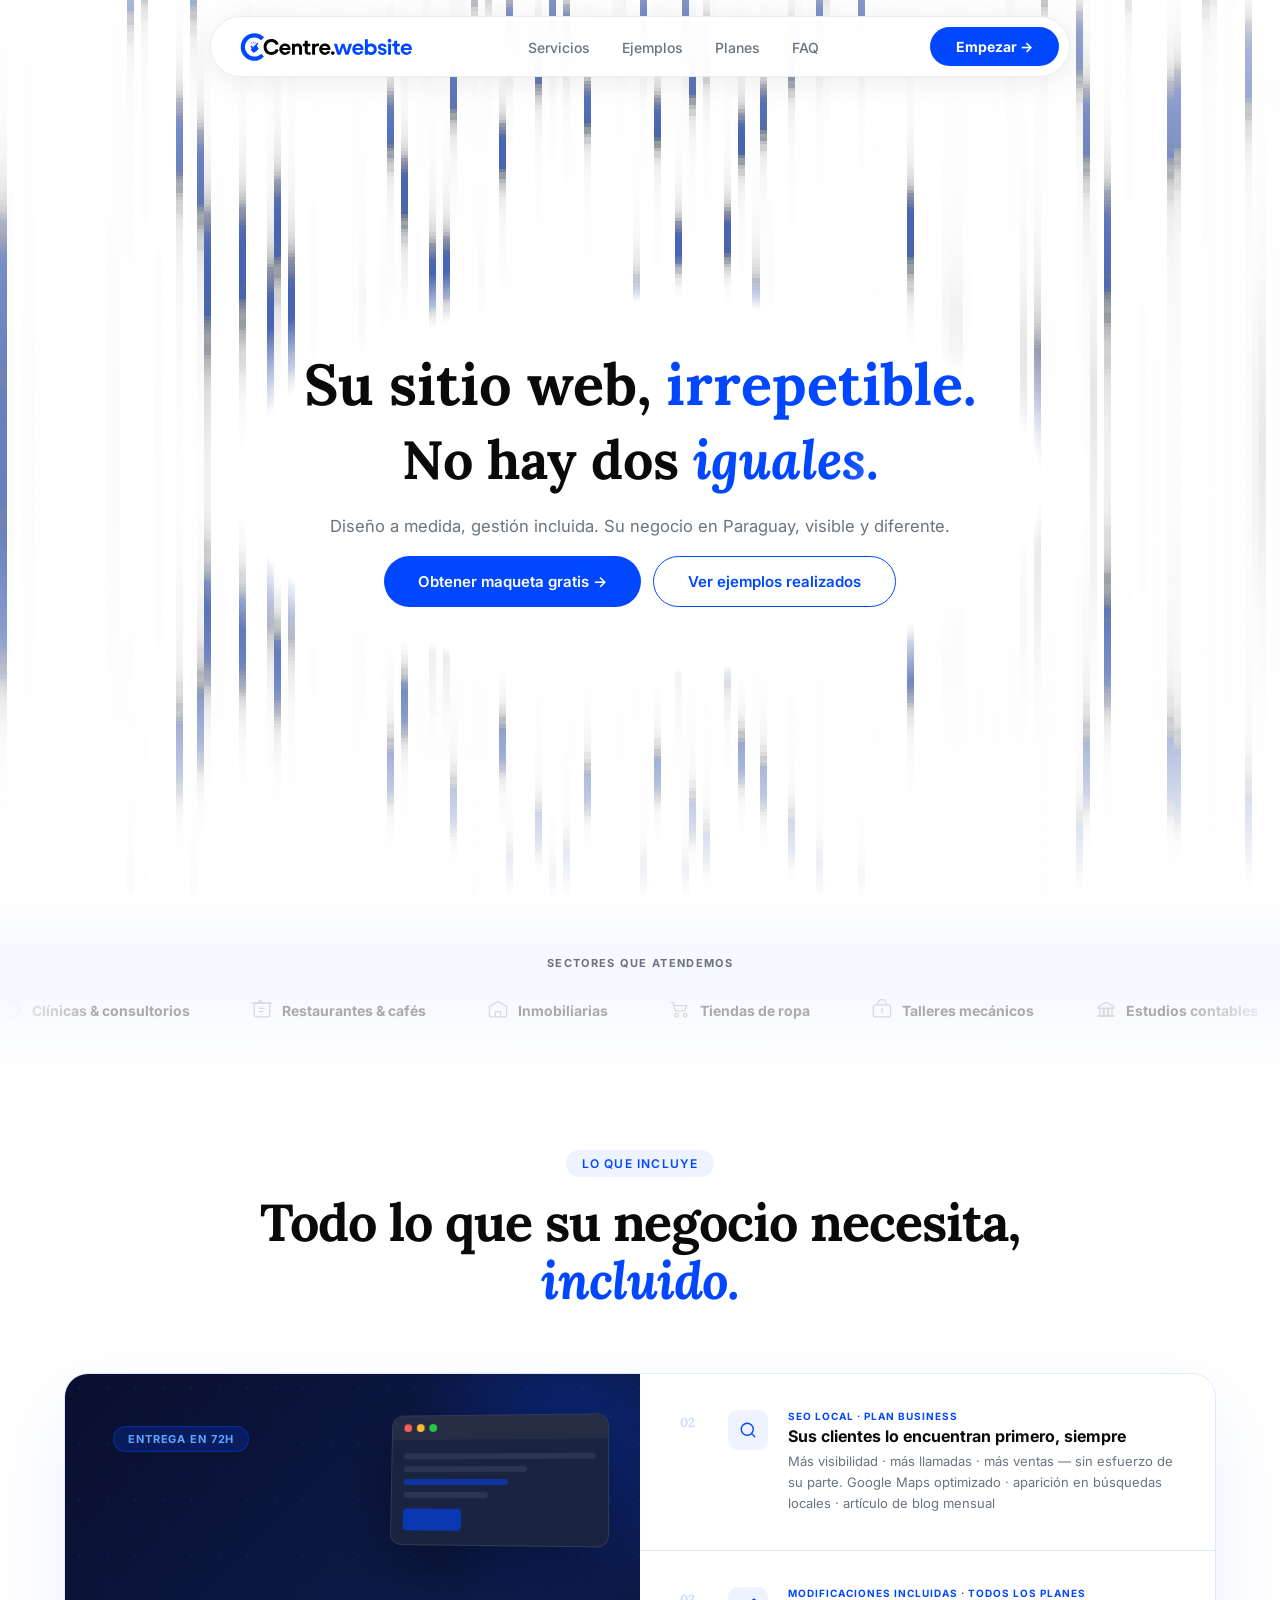
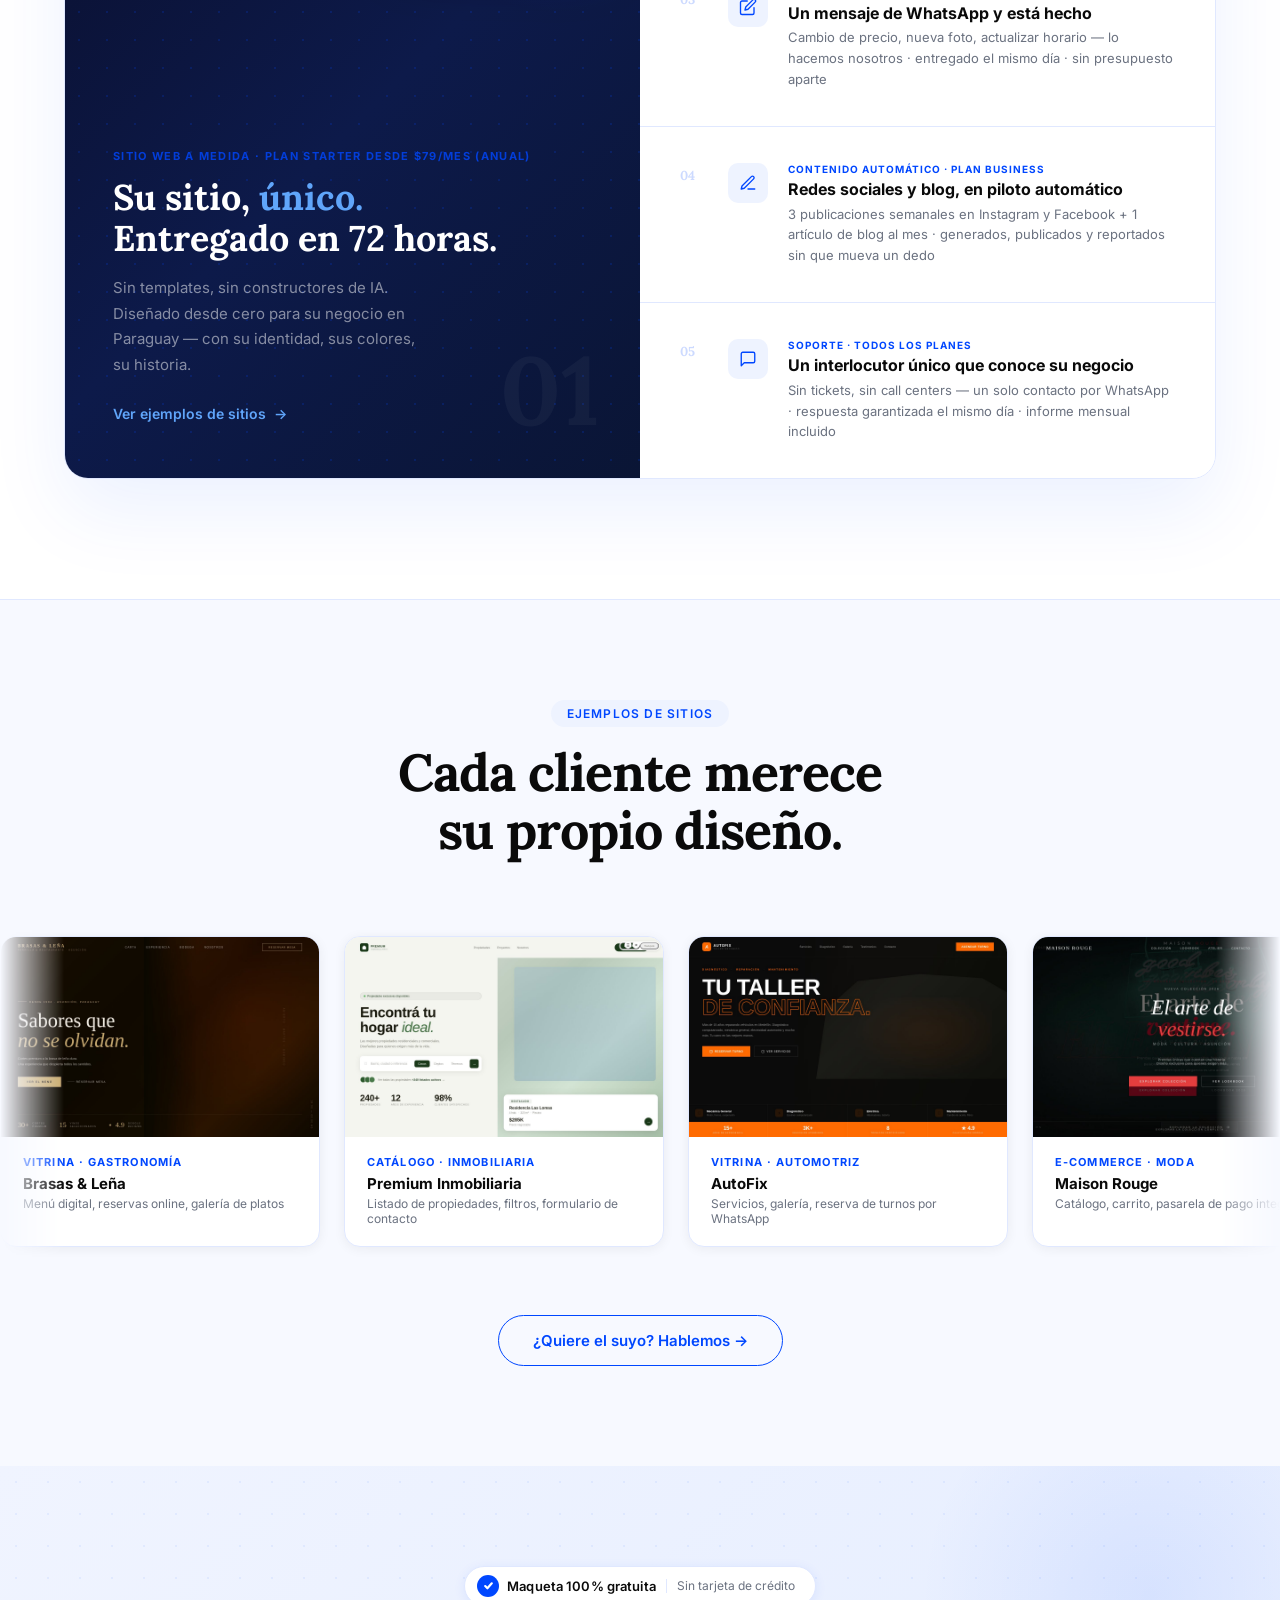
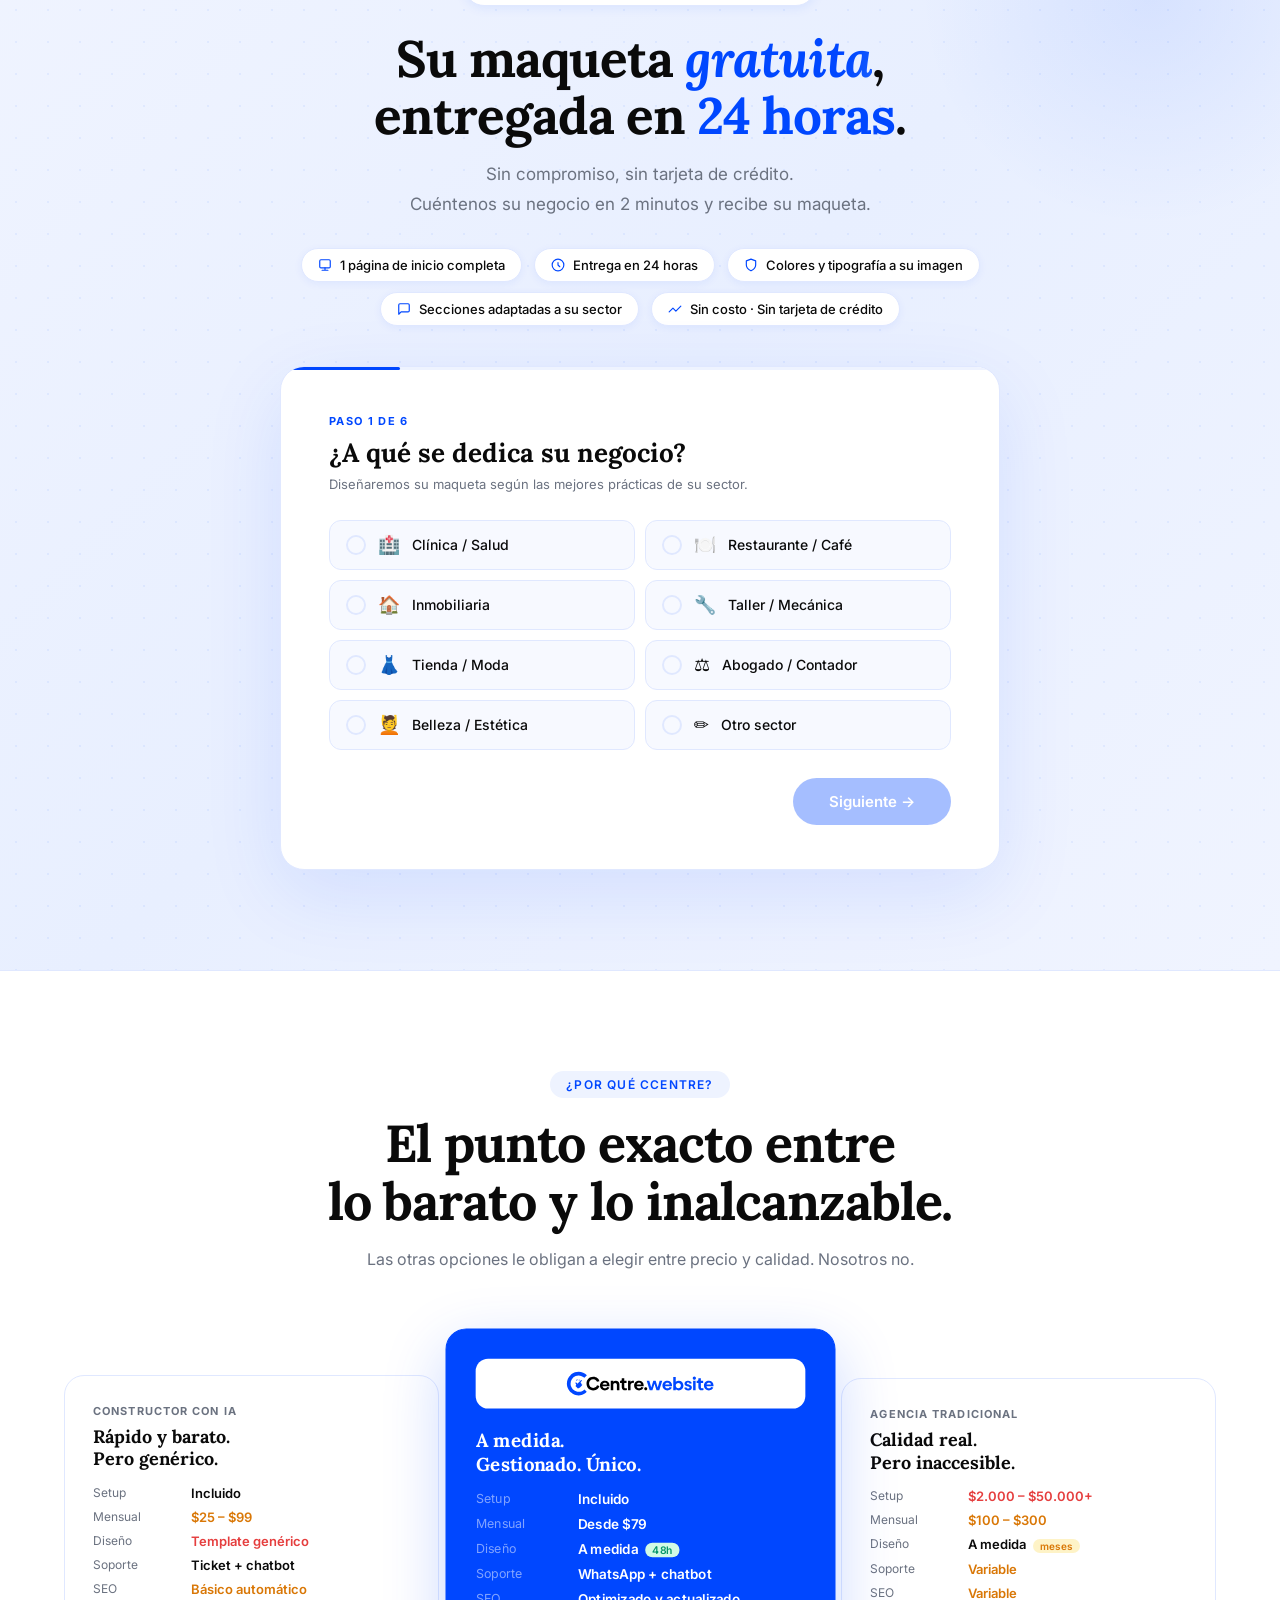
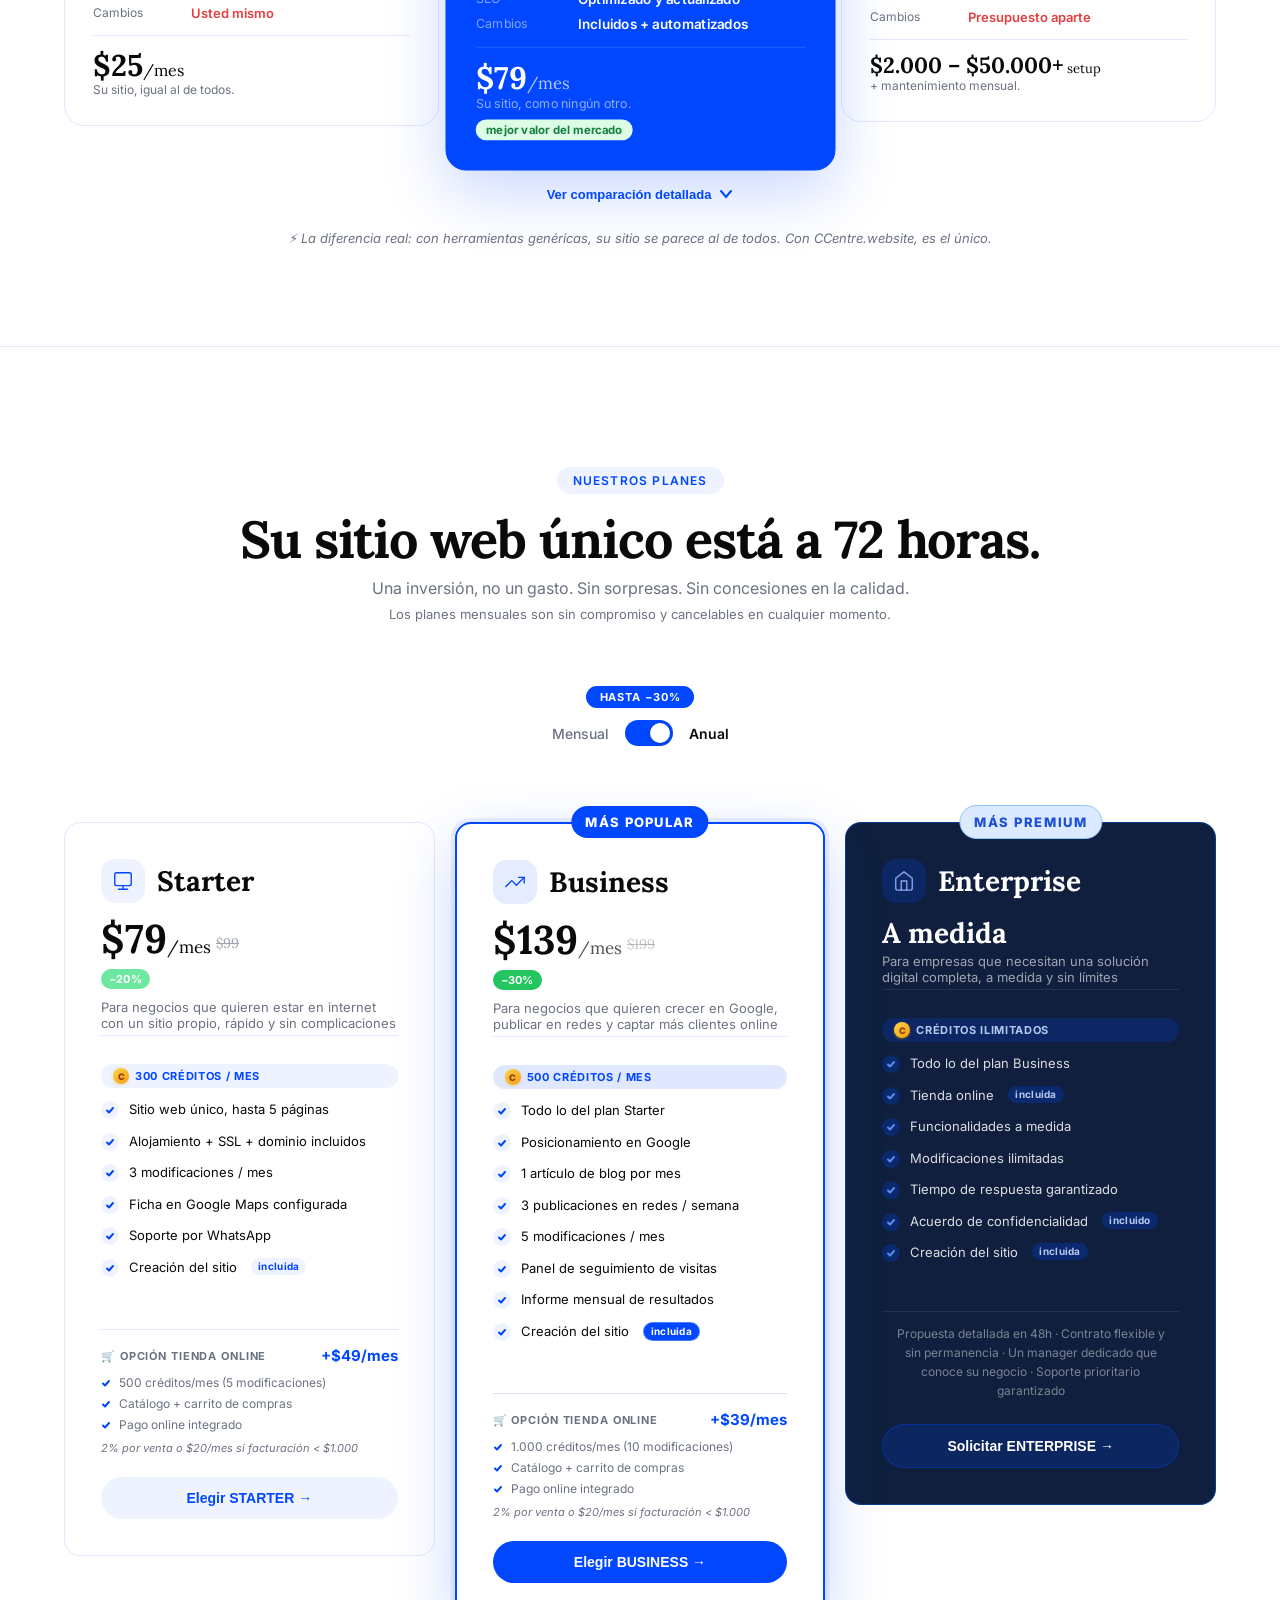
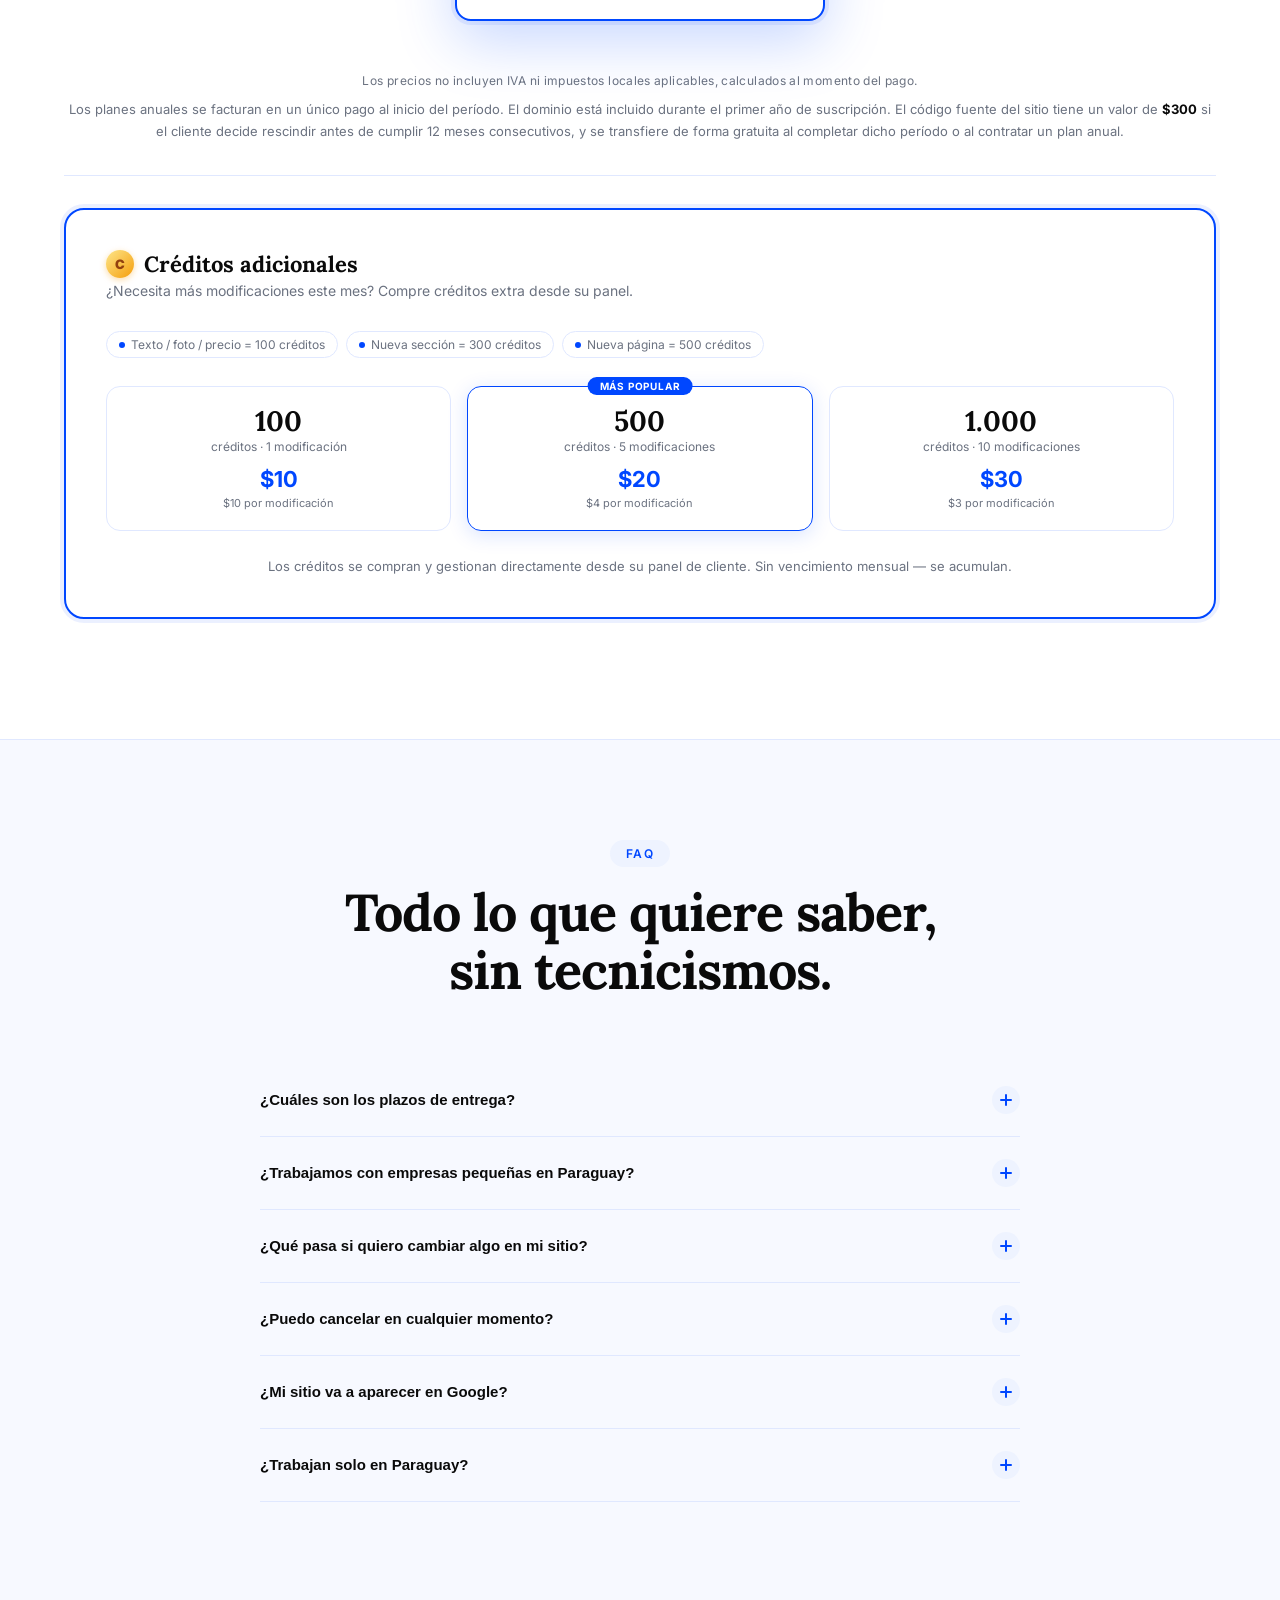
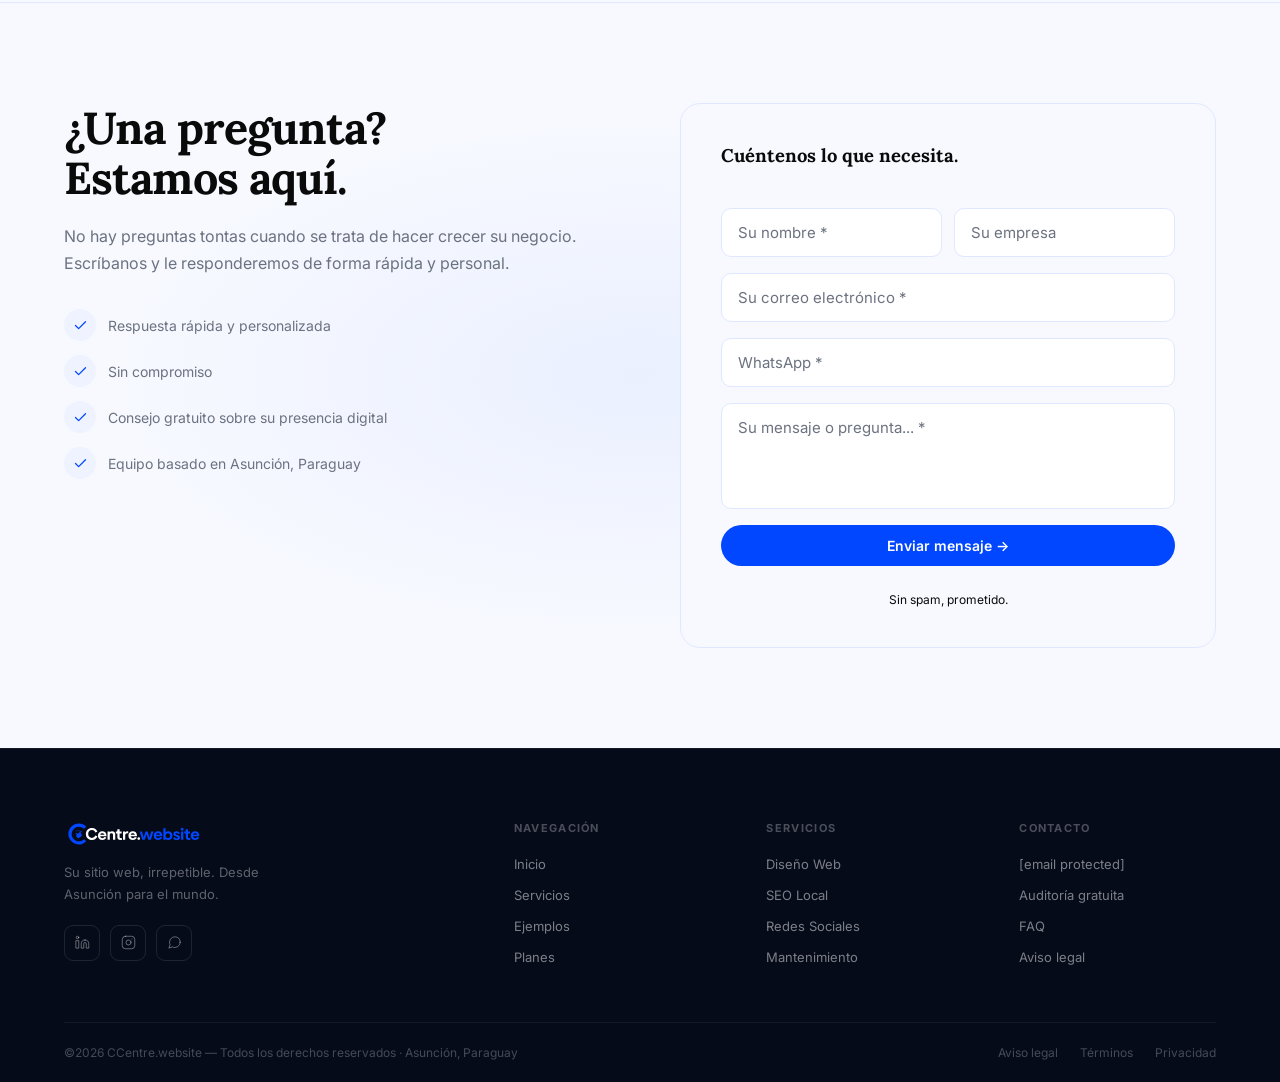
==== commit 6a70bd3e: "Update index.html" ====
--- a/index.html
+++ b/index.html
@@ -1996,7 +1996,7 @@
 
       <div class="port-card">
         <div class="port-preview">
-          <iframe src="brasas-hero.html" loading="lazy" scrolling="no" title="Brasas &amp; Leña"></iframe>
+          <img src="[data-uri]" alt="Brasas &amp; Leña" style="width:100%;height:100%;object-fit:cover;display:block">
         </div>
         <div class="port-info">
           <p class="port-tag">Vitrina · Gastronomía</p>
@@ -2007,7 +2007,7 @@
 
       <div class="port-card">
         <div class="port-preview">
-          <iframe src="inmobiliaria-hero.html" loading="lazy" scrolling="no" title="Premium Inmobiliaria"></iframe>
+          <img src="[data-uri]" alt="Premium Inmobiliaria" style="width:100%;height:100%;object-fit:cover;display:block">
         </div>
         <div class="port-info">
           <p class="port-tag">Catálogo · Inmobiliaria</p>
@@ -2018,7 +2018,7 @@
 
       <div class="port-card">
         <div class="port-preview">
-          <iframe src="autofix-hero.html" loading="lazy" scrolling="no" title="AutoFix"></iframe>
+          <img src="[data-uri]" alt="AutoFix" style="width:100%;height:100%;object-fit:cover;display:block">
         </div>
         <div class="port-info">
           <p class="port-tag">Vitrina · Automotriz</p>
@@ -2029,7 +2029,7 @@
 
       <div class="port-card">
         <div class="port-preview">
-          <img src="[data-uri]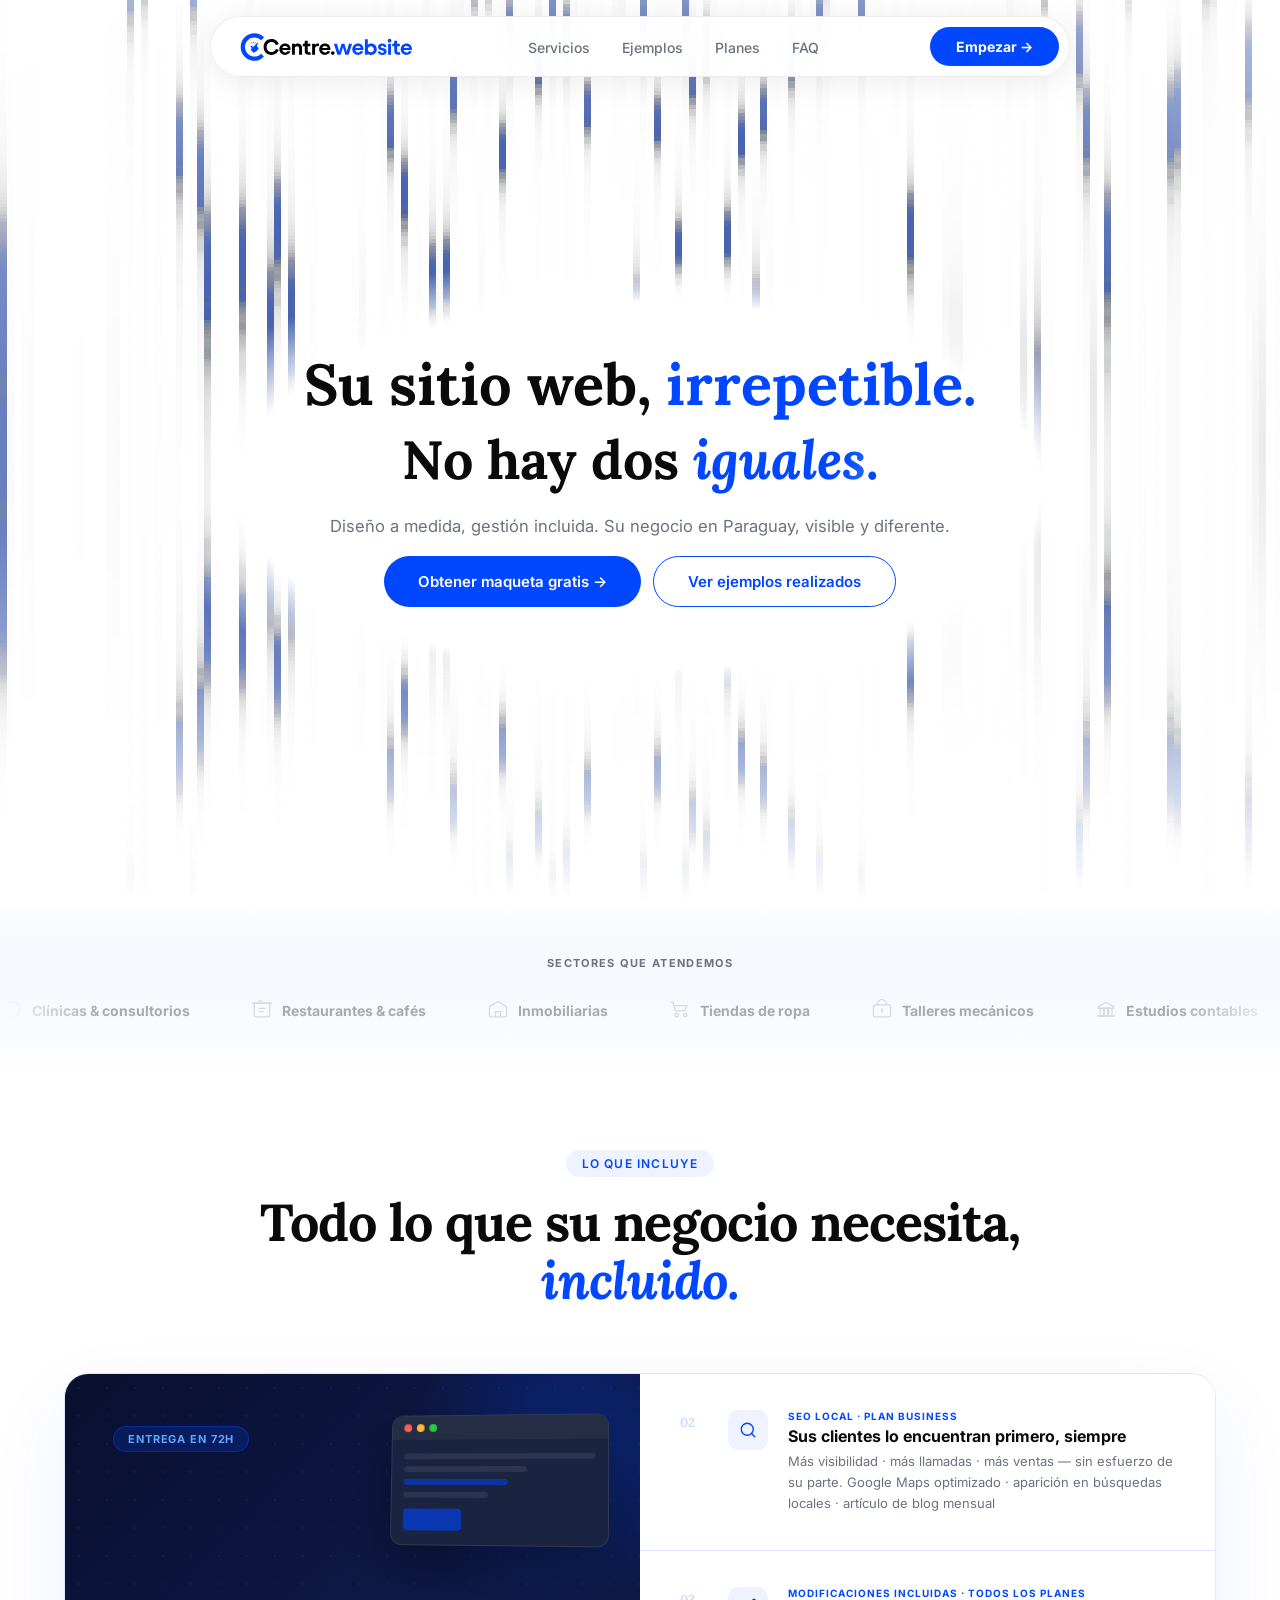
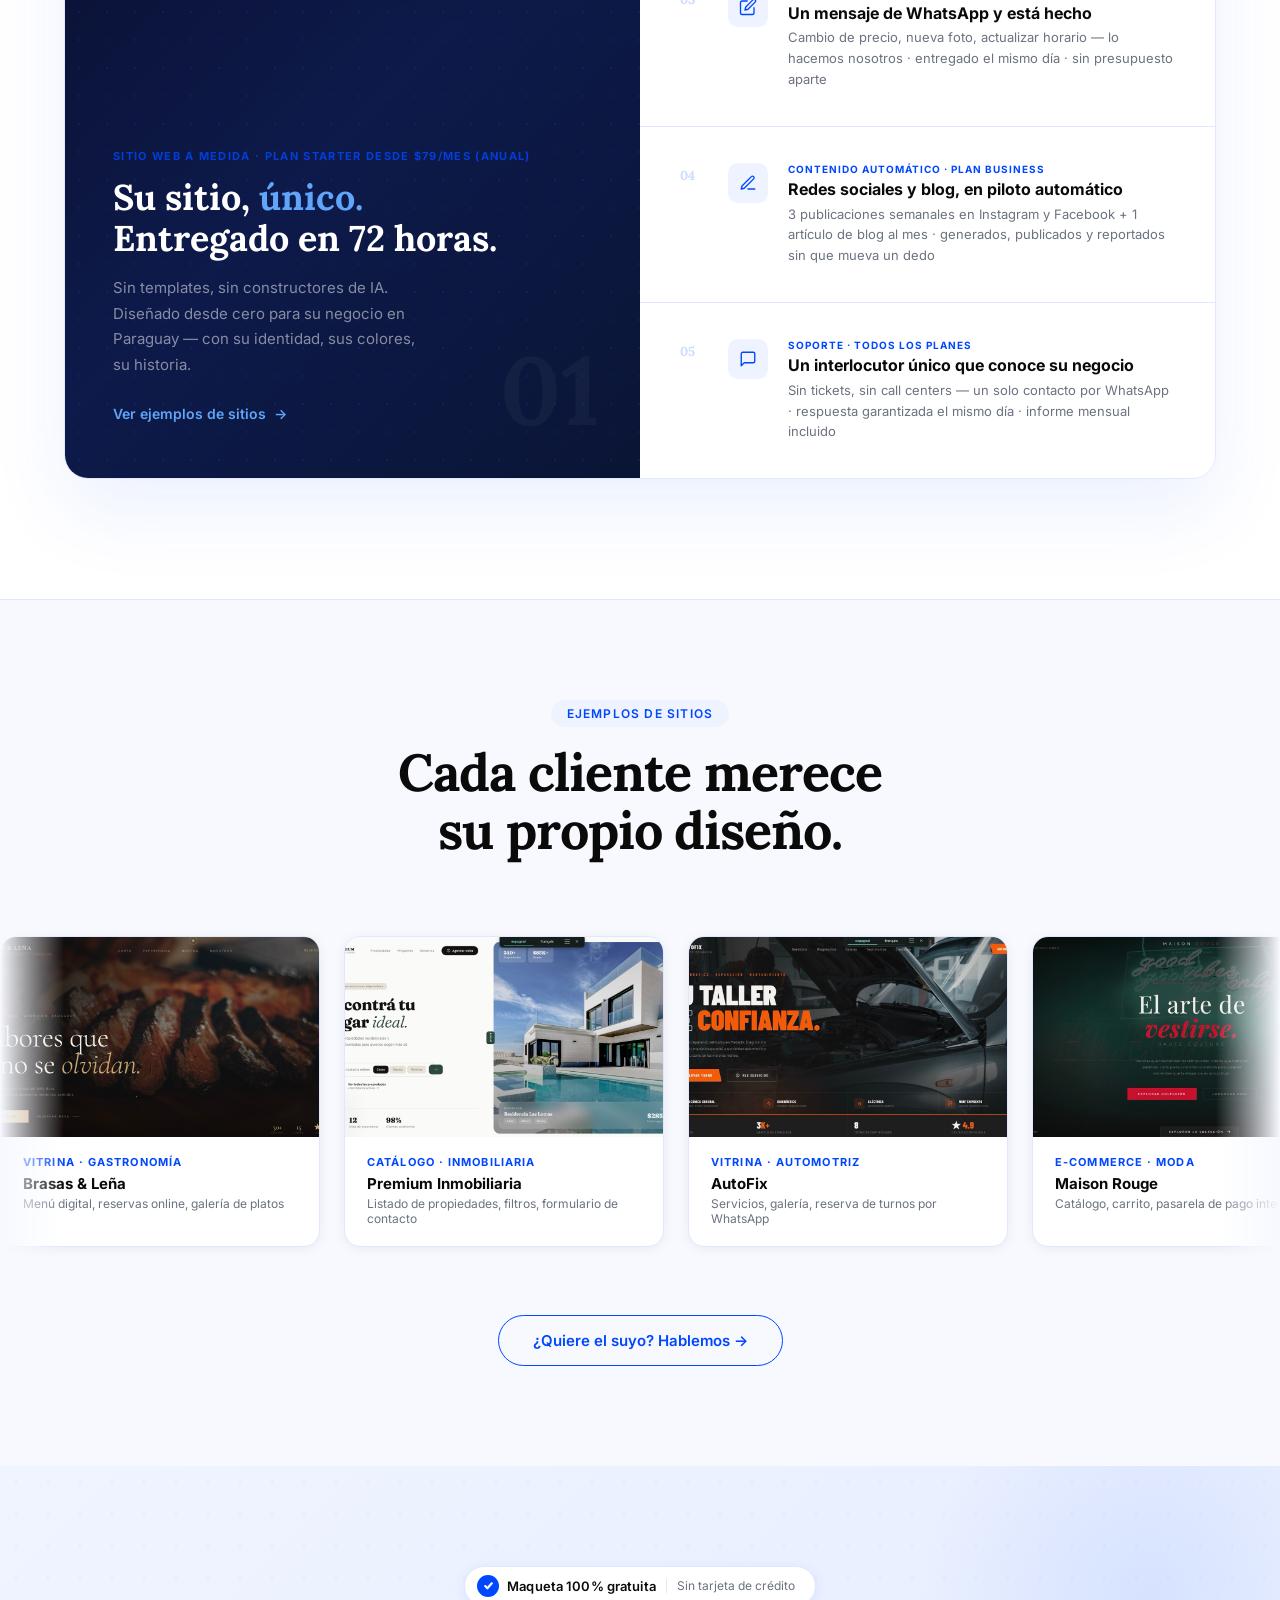
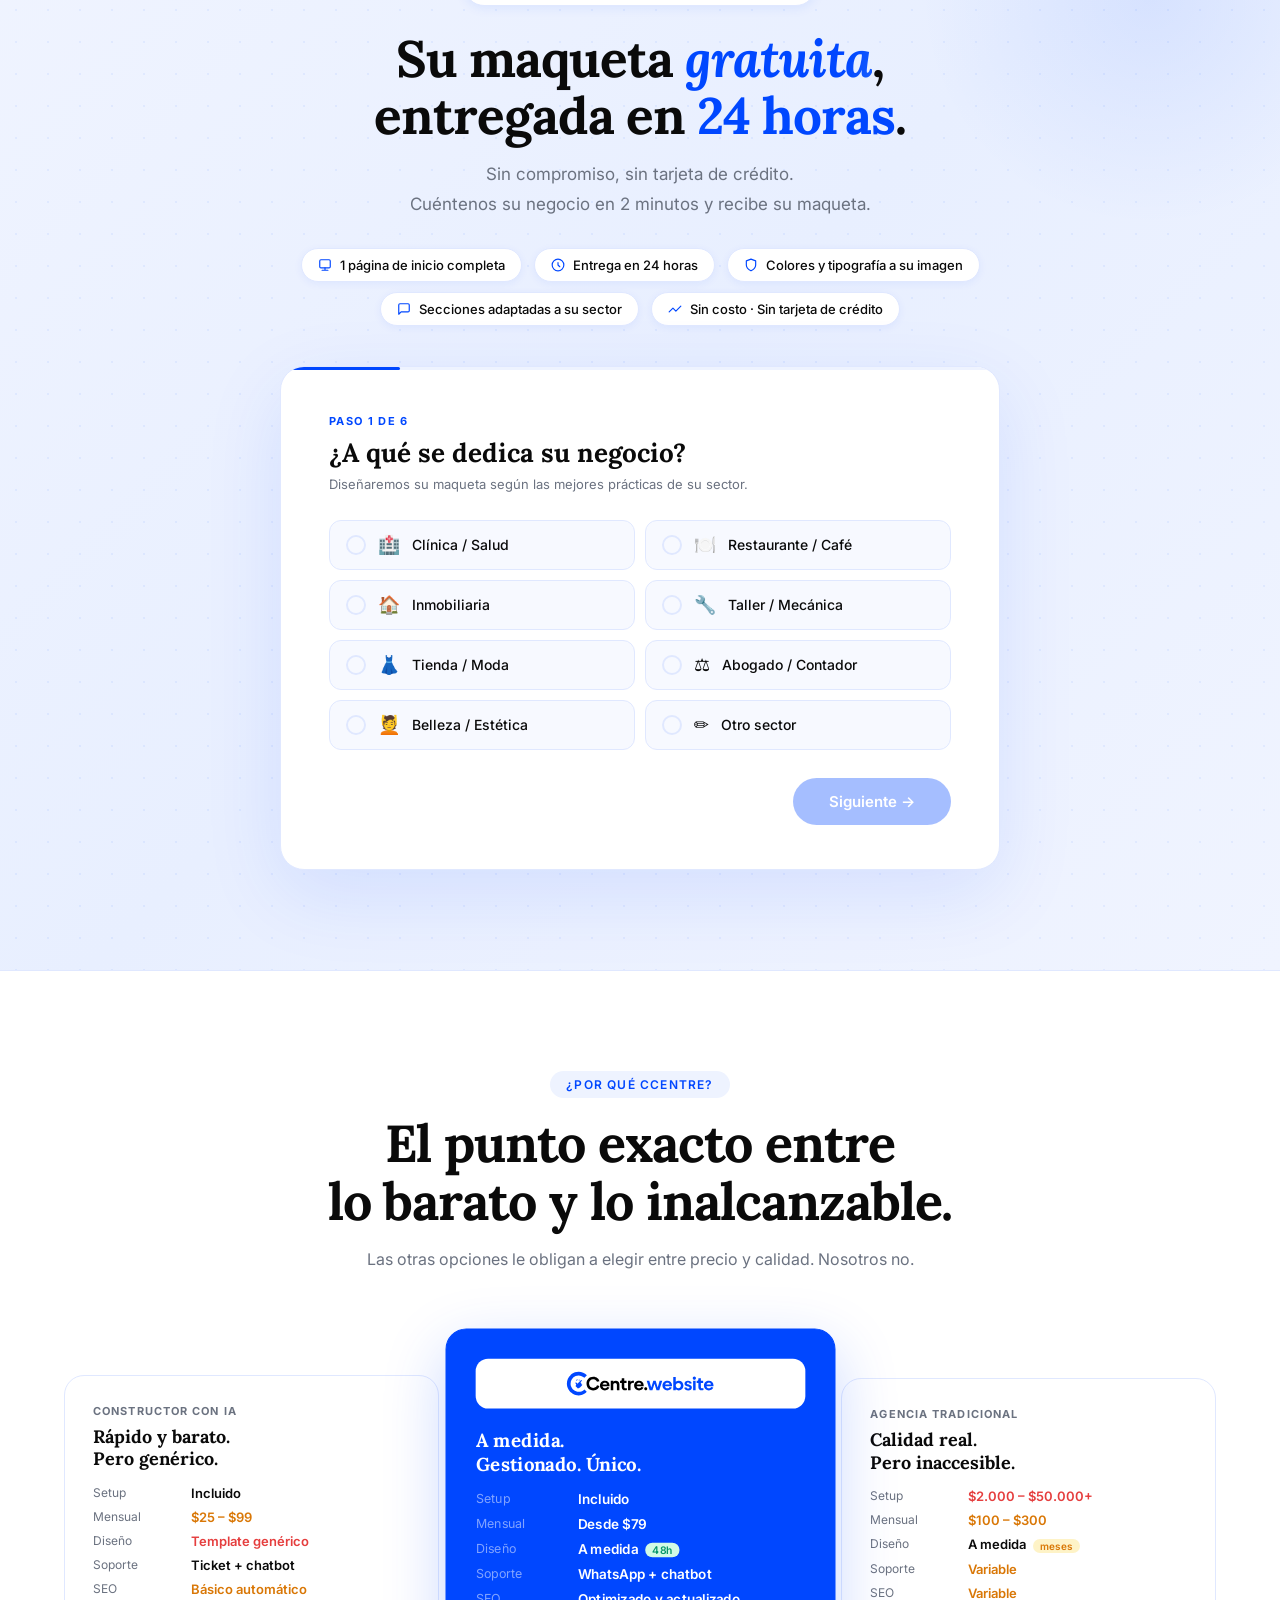
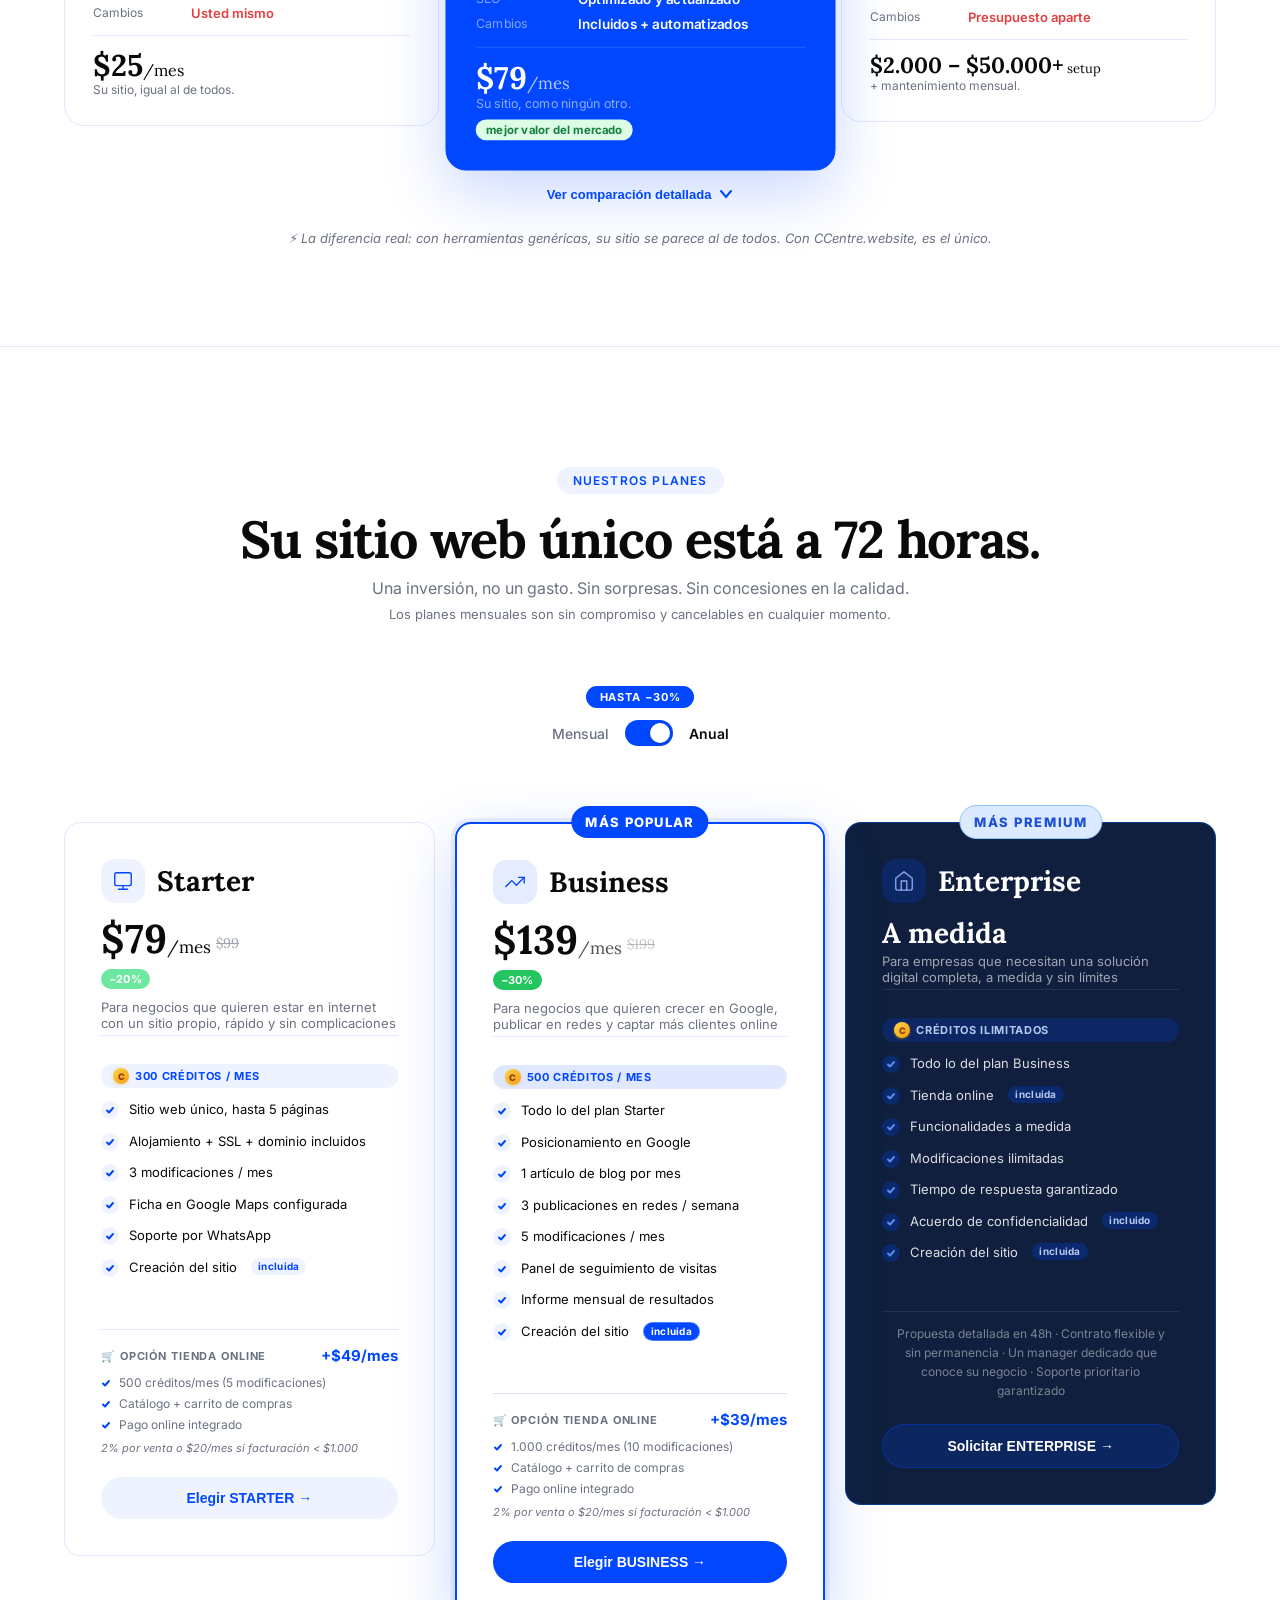
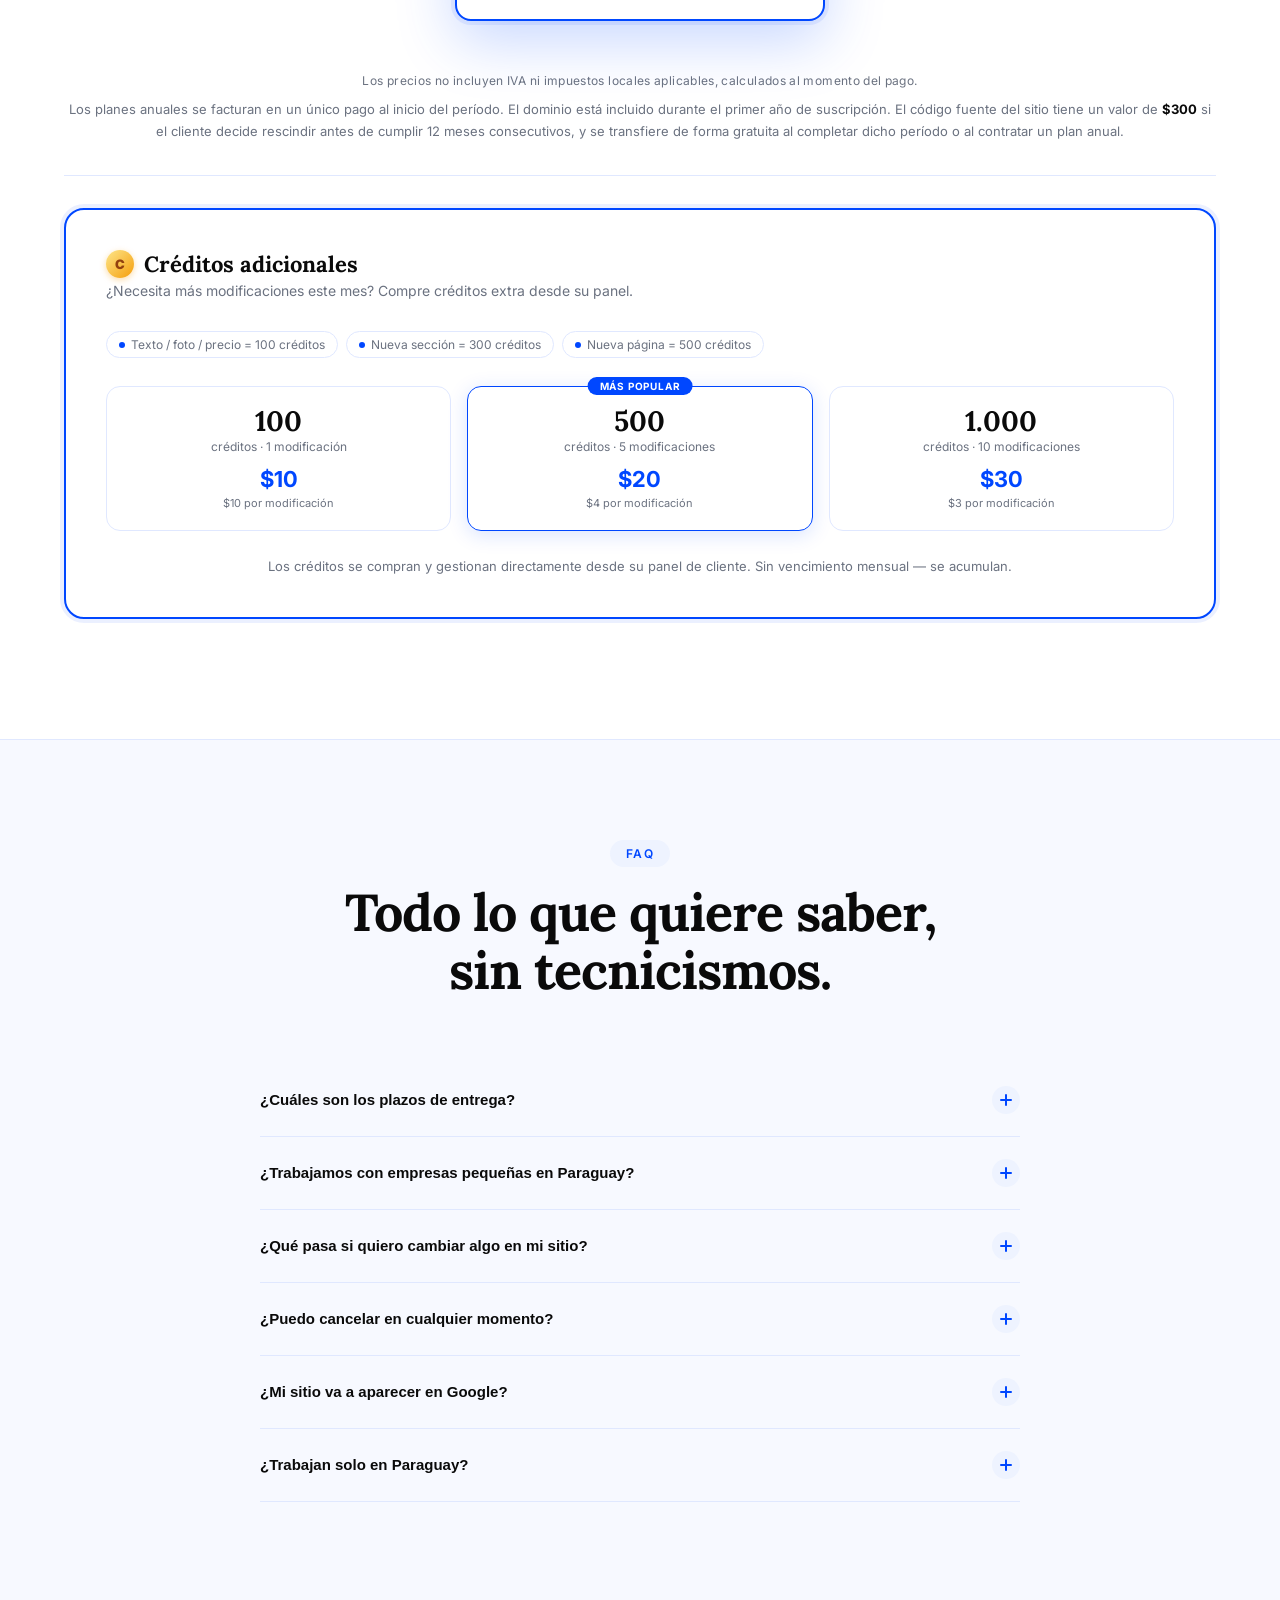
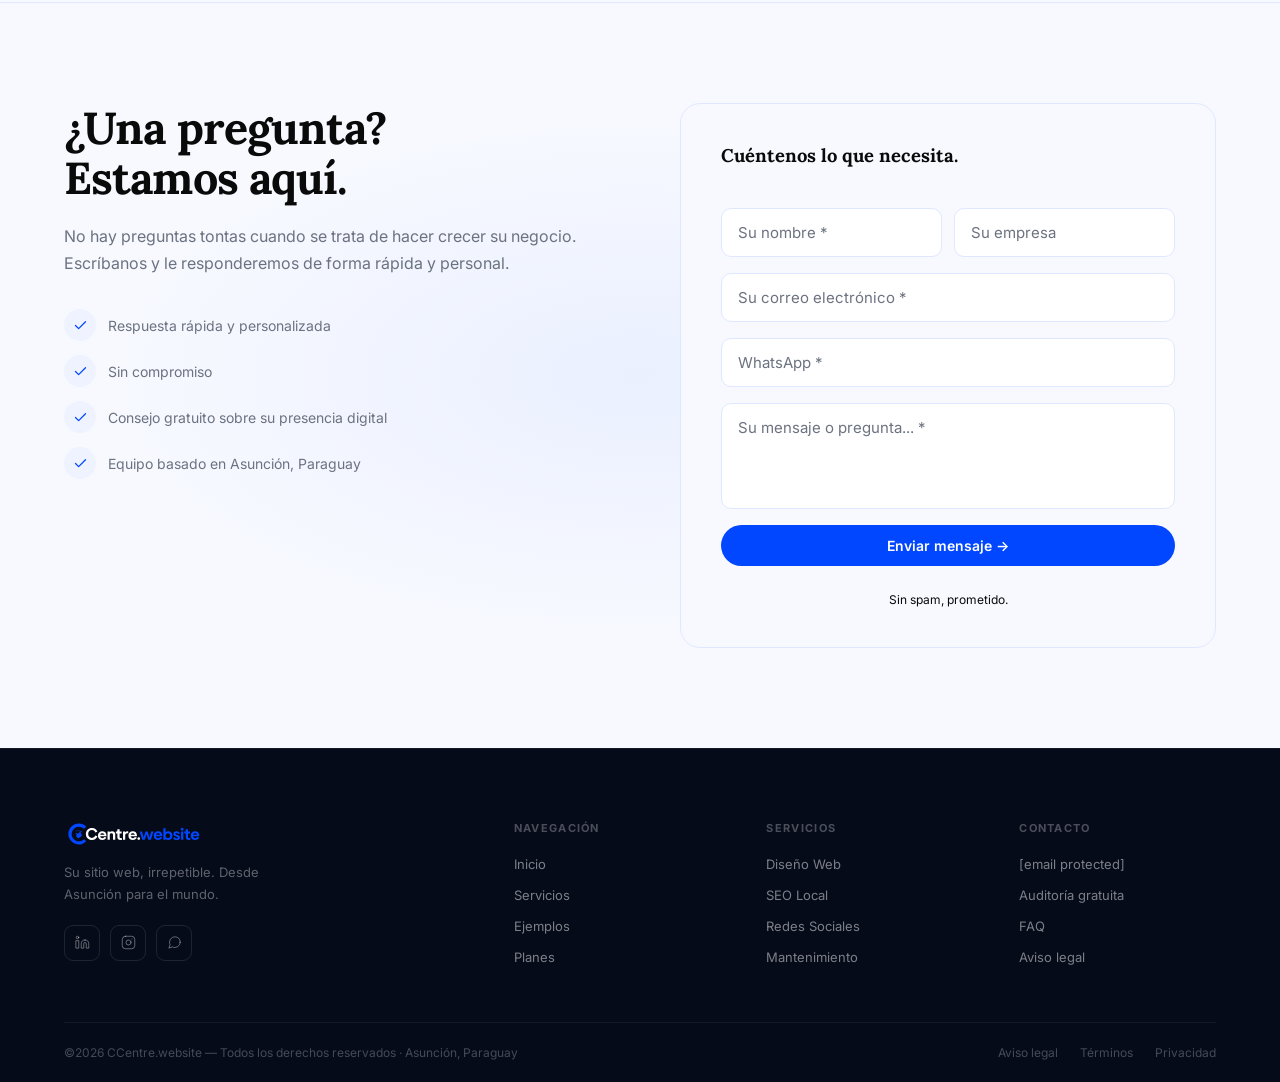
==== commit 051b29c2: "Add files via upload" ====
--- a/index.html
+++ b/index.html
@@ -10,7 +10,7 @@
 <meta name="author" content="CCentre.website">
 <link rel="canonical" href="https://ccentre.website/">
 
-<!-- Open Graph -->
+
 <meta property="og:type" content="website">
 <meta property="og:url" content="https://ccentre.website/">
 <meta property="og:title" content="Diseño Web a Medida desde $79/mes | Entrega 72h">
@@ -19,13 +19,13 @@
 <meta property="og:locale" content="es_PY">
 <meta property="og:site_name" content="CCentre.website">
 
-<!-- Twitter Card -->
+
 <meta name="twitter:card" content="summary_large_image">
 <meta name="twitter:title" content="Diseño Web Único desde $79/mes | Entrega 72 Horas">
 <meta name="twitter:description" content="Diseño web único para negocios en Paraguay. Sin templates. Su sitio entregado en 72 horas. Maqueta gratuita.">
 <meta name="twitter:image" content="https://ccentre.website/og-image.jpg">
 
-<!-- Schema.org JSON-LD -->
+
 <script type="application/ld+json">
 {
   "@context": "https://schema.org",
@@ -126,1631 +126,21 @@
 }
 </script>
 
-<!-- Preconnect Google Fonts -->
+
 <link rel="preconnect" href="https://fonts.googleapis.com">
 <link rel="preconnect" href="https://fonts.gstatic.com" crossorigin>
 <link rel="preload" href="https://fonts.googleapis.com/css2?family=Lora:ital,wght@0,600;0,700;1,600;1,700&family=Inter:wght@300;400;500;600;700&display=swap" as="style" onload="this.onload=null;this.rel='stylesheet'">
 <noscript><link href="https://fonts.googleapis.com/css2?family=Lora:ital,wght@0,600;0,700;1,600;1,700&family=Inter:wght@300;400;500;600;700&display=swap" rel="stylesheet"></noscript>
-<style>
-:root{
-  --white:#FFFFFF;--blue:#0047FF;--blue-deep:#001AFF;--blue-light:#EEF3FF;--blue-border:#E0E8FF;
-  --text-main:#0A0A0A;--text-muted:#6B7280;--bg-alt:#F7F9FF;--bg-dark:#060B1A;
-  --radius-card:16px;--radius-btn:50px;
-  --shadow-sm:0 2px 12px rgba(0,0,0,.06);
-  --shadow-blue:0 8px 40px rgba(0,71,255,.12);--shadow-strong:0 20px 60px rgba(0,71,255,.22);
-  --tf:0.25s ease-out;
-  --ff-serif:'Lora',Georgia,serif;--ff-sans:'Inter',system-ui,sans-serif;
-}
-*,*::before,*::after{box-sizing:border-box;margin:0;padding:0}
-html{scroll-behavior:smooth;overflow-x:hidden}
-body{font-family:var(--ff-sans);color:var(--text-main);background:var(--white);overflow-x:hidden;max-width:100vw}
-a{text-decoration:none;color:inherit}
-ul{list-style:none}
-.container{max-width:1200px;margin:0 auto;padding:0 24px}
-.fade-up{opacity:1;transform:none}
-.label{display:inline-flex;align-items:center;gap:8px;font-size:12px;font-weight:600;letter-spacing:.1em;text-transform:uppercase;color:var(--blue);background:var(--blue-light);padding:6px 16px;border-radius:var(--radius-btn)}
-.section-h2{font-family:var(--ff-serif);font-size:clamp(34px,4.5vw,52px);font-weight:700;line-height:1.12;letter-spacing:-.02em;margin:16px 0 0}
-.section-header{text-align:center;margin-bottom:64px}
-.btn{display:inline-flex;align-items:center;gap:8px;font-family:var(--ff-sans);font-weight:600;font-size:15px;padding:15px 34px;border-radius:var(--radius-btn);transition:all var(--tf);border:none;cursor:pointer}
-.btn-primary{background:var(--blue);color:#fff}
-.btn-primary:hover{background:var(--blue-deep);transform:translateY(-2px);box-shadow:0 8px 30px rgba(0,71,255,.35)}
-.btn-ghost{background:transparent;color:var(--blue);border:1.5px solid var(--blue)}
-.btn-ghost:hover{background:var(--blue-light);transform:translateY(-2px)}
-.btn-ghost-white{background:transparent;color:#fff;border:1.5px solid rgba(255,255,255,.4)}
-.btn-ghost-white:hover{background:rgba(255,255,255,.1)}
-.chk{width:18px;height:18px;border-radius:50%;background:var(--blue-light);display:flex;align-items:center;justify-content:center;flex-shrink:0;margin-top:1px}
-.chk svg{width:10px;height:10px;stroke:var(--blue)}
-
-/* ══════════════════════════════════════
-   NAVBAR — CAPSULE FLOTTANTE
-══════════════════════════════════════ */
-nav{
-  position:fixed;top:16px;left:50%;transform:translateX(-50%);
-  z-index:1000;width:calc(100% - 48px);max-width:860px;
-  transition:all .4s cubic-bezier(.16,1,.3,1)
-}
-.nav-capsule{
-  background:rgba(255,255,255,.92);
-  backdrop-filter:blur(20px);-webkit-backdrop-filter:blur(20px);
-  border:1px solid rgba(0,0,0,.07);
-  border-radius:100px;
-  padding:10px 10px 10px 24px;
-  display:flex;align-items:center;justify-content:space-between;
-  box-shadow:0 4px 32px rgba(0,0,0,.08),0 1px 0 rgba(255,255,255,.8) inset;
-  transition:all .4s cubic-bezier(.16,1,.3,1)
-}
-nav.scrolled .nav-capsule{
-  box-shadow:0 8px 48px rgba(0,0,0,.12),0 1px 0 rgba(255,255,255,.8) inset
-}
-.nav-logo{display:flex;align-items:center}
-.nav-logo svg{height:34px;width:auto}
-.nav-links{display:flex;align-items:center;gap:32px;list-style:none}
-.nav-links a{font-size:14px;font-weight:500;color:var(--text-muted);transition:color var(--tf);white-space:nowrap}
-.nav-links a:hover{color:var(--text-main)}
-.nav-cta{background:var(--blue);color:#fff;font-size:14px;font-weight:700;padding:11px 26px;border-radius:100px;transition:all var(--tf);white-space:nowrap;flex-shrink:0}
-.nav-cta:hover{background:var(--blue-deep);box-shadow:0 4px 20px rgba(0,71,255,.3)}
-.hamburger{display:none;flex-direction:column;gap:5px;cursor:pointer;padding:4px;background:none;border:none}
-.hamburger span{display:block;width:22px;height:2px;background:var(--text-main);border-radius:2px;transition:all .3s}
-.hamburger.open span:nth-child(1){transform:translateY(7px) rotate(45deg)}
-.hamburger.open span:nth-child(2){opacity:0}
-.hamburger.open span:nth-child(3){transform:translateY(-7px) rotate(-45deg)}
-.mobile-menu{display:none;position:fixed;inset:0;background:#fff;z-index:999;flex-direction:column;align-items:center;justify-content:center;gap:32px;opacity:0;transition:opacity .3s}
-.mobile-menu.open{opacity:1}
-.mobile-menu a{font-size:24px;font-weight:600;color:var(--text-main);transition:color var(--tf)}
-.mobile-menu a:hover{color:var(--blue)}
-
-/* ══════════════════════════════════════
-   HERO — FAN DE CARTES
-══════════════════════════════════════ */
-#hero{
-  position:relative;min-height:100vh;
-  background:#fff;overflow:hidden;
-  display:flex;flex-direction:column;
-  align-items:center;justify-content:center;
-  padding:140px 24px 80px
-}
-/* Fond subtle dots */
-#hero::before{
-  content:'';position:absolute;inset:0;z-index:0;pointer-events:none;
-  background-image:radial-gradient(circle,rgba(0,71,255,.06) 1px,transparent 1px);
-  background-size:32px 32px
-}
-/* Vignette bords + fondu bas vers le bloc suivant */
-#hero::after{
-  content:'';position:absolute;inset:0;z-index:2;pointer-events:none;
-  background:
-    radial-gradient(ellipse 80% 70% at 50% 50%,transparent 50%,rgba(255,255,255,.7) 100%),
-    linear-gradient(to bottom,transparent 60%,rgba(255,255,255,.2) 75%,rgba(255,255,255,.6) 88%,rgba(255,255,255,1) 100%)
-}
-.hero-content{
-  position:relative;z-index:3;
-  text-align:center;
-  display:flex;flex-direction:column;align-items:center;gap:16px;
-  padding:0 24px
-}
-.hero-h1{
-  font-family:var(--ff-serif);font-size:clamp(38px,4.5vw,66px);
-  font-weight:700;line-height:1.08;color:var(--text-main);white-space:nowrap
-}
-.hero-h1 em{color:var(--blue);font-style:normal}
-.hero-h2-sub{
-  font-family:var(--ff-serif);font-size:clamp(36px,4.2vw,62px);
-  font-weight:700;line-height:1.08;color:var(--text-main);white-space:nowrap
-}
-.hero-divider{display:none}
-.hero-sub-left{
-  font-size:clamp(15px,1.3vw,17px);color:var(--text-muted);
-  line-height:1.7;text-align:center;white-space:nowrap
-}
-.hero-ctas-left{display:flex;gap:12px;flex-wrap:wrap;justify-content:center}
-
-
-/* ══════════════════════════════════════
-   TRUST BAR
-══════════════════════════════════════ */
-#trust{
-  background:linear-gradient(to bottom,
-    var(--white) 0%,
-    var(--bg-alt) 40px,
-    var(--bg-alt) calc(100% - 80px),
-    var(--white) 100%
-  );
-  padding:56px 0;
-  border:none
-}
-.trust-label{text-align:center;font-size:11px;font-weight:700;color:var(--text-muted);letter-spacing:.12em;text-transform:uppercase;margin-bottom:28px}
-.logos-wrap{overflow:hidden;-webkit-mask:linear-gradient(to right,transparent,black 8%,black 92%,transparent);mask:linear-gradient(to right,transparent,black 8%,black 92%,transparent)}
-.logos-track{display:flex;gap:60px;align-items:center;width:max-content;animation:scrollLogos 28s linear infinite}
-.logos-track:hover{animation-play-state:paused}
-.logo-item{display:flex;align-items:center;gap:8px;font-weight:700;font-size:14px;color:#aaa;white-space:nowrap}
-.logo-item svg{width:24px;height:24px;opacity:.4}
-@keyframes scrollLogos{0%{transform:translateX(0)}100%{transform:translateX(-50%)}}
-
-/* ══════════════════════════════════════
-   SERVICES — NOUVEAU DESIGN
-══════════════════════════════════════ */
-#services{padding:72px 0 120px;background:var(--white)}
-
-/* Layout : 2 colonnes */
-.svc-layout{
-  display:grid;
-  grid-template-columns:1fr 1fr;
-  gap:0;
-  align-items:stretch;
-  border-radius:24px;
-  overflow:hidden;
-  border:1px solid var(--blue-border);
-  box-shadow:0 32px 80px rgba(0,71,255,.08)
-}
-
-/* Colonne gauche — card principale immersive */
-.svc-hero-card{overflow:hidden;
-  background:linear-gradient(135deg,#0a0f2e 0%,#0d1a4a 50%,#0a1535 100%);
-  padding:56px 48px;
-  position:relative;
-  overflow:hidden;
-  display:flex;flex-direction:column;justify-content:flex-end;
-  min-height:560px
-}
-/* Grille de points */
-.svc-hero-card::before{
-  content:'';position:absolute;inset:0;
-  background-image:radial-gradient(circle,rgba(0,71,255,.18) 1px,transparent 1px);
-  background-size:28px 28px;
-  pointer-events:none
-}
-/* Halo bleu */
-.svc-hero-card::after{
-  content:'';position:absolute;
-  top:-80px;right:-80px;
-  width:320px;height:320px;
-  background:radial-gradient(circle,rgba(0,71,255,.3),transparent 70%);
-  pointer-events:none
-}
-/* Mockup browser flottant */
-.svc-hero-browser{
-  position:absolute;top:40px;right:32px;
-  width:220px;
-  background:#1a2340;
-  border-radius:12px;
-  border:1px solid rgba(255,255,255,.1);
-  overflow:hidden;
-  box-shadow:0 20px 60px rgba(0,0,0,.4);
-  transform:perspective(800px) rotateY(-8deg) rotateX(4deg);
-  z-index:2
-}
-.svc-hero-browser-bar{
-  background:#252d45;
-  padding:8px 12px;
-  display:flex;gap:5px;align-items:center
-}
-.svc-hero-browser-dot{width:8px;height:8px;border-radius:50%}
-.svc-hero-browser-body{padding:14px 12px;display:flex;flex-direction:column;gap:7px}
-.svc-hero-browser-line{height:6px;border-radius:3px;background:rgba(255,255,255,.08)}
-.svc-hero-browser-line.accent{background:rgba(0,71,255,.5);width:55%}
-.svc-hero-browser-line.short{width:65%}
-.svc-hero-browser-btn{
-  width:60px;height:22px;border-radius:4px;
-  background:rgba(0,71,255,.6);margin-top:4px
-}
-/* Badge 48h */
-.svc-hero-badge{
-  position:absolute;top:52px;left:48px;
-  background:rgba(0,71,255,.2);
-  border:1px solid rgba(0,71,255,.4);
-  border-radius:50px;
-  padding:5px 14px;
-  font-size:11px;font-weight:700;
-  color:#60a5fa;
-  letter-spacing:.08em;text-transform:uppercase;
-  z-index:2
-}
-.svc-hero-number{
-  font-size:96px;font-weight:900;
-  color:rgba(255,255,255,.04);
-  font-family:var(--ff-serif);
-  position:absolute;bottom:40px;right:40px;
-  line-height:1;z-index:1;
-  pointer-events:none
-}
-.svc-hero-tag{
-  font-size:11px;font-weight:700;letter-spacing:.12em;
-  text-transform:uppercase;color:rgba(0,71,255,.8);
-  margin-bottom:14px;position:relative;z-index:2
-}
-.svc-hero-title{
-  font-family:var(--ff-serif);
-  font-size:clamp(28px,2.8vw,40px);
-  font-weight:700;color:#fff;line-height:1.15;
-  margin-bottom:16px;position:relative;z-index:2
-}
-.svc-hero-title span{color:#60a5fa}
-.svc-hero-desc{
-  font-size:15px;color:rgba(255,255,255,.5);
-  line-height:1.7;max-width:320px;
-  position:relative;z-index:2;margin-bottom:28px
-}
-.svc-hero-link{
-  display:inline-flex;align-items:center;gap:8px;
-  font-size:14px;font-weight:600;color:#60a5fa;
-  position:relative;z-index:2;
-  transition:gap .2s
-}
-.svc-hero-link:hover{gap:12px}
-
-/* Colonne droite — liste des features */
-.svc-features{
-  display:flex;flex-direction:column;
-  background:#fff
-}
-.svc-feature{
-  display:flex;align-items:flex-start;gap:20px;
-  padding:36px 40px;
-  border-bottom:1px solid var(--blue-border);
-  position:relative;
-  transition:background .2s
-}
-.svc-feature:last-child{border-bottom:none}
-.svc-feature:hover{background:var(--blue-light)}
-/* Numéro */
-.svc-feature-num{
-  font-family:var(--ff-serif);
-  font-size:13px;font-weight:700;
-  color:rgba(0,71,255,.2);
-  min-width:28px;
-  padding-top:4px;
-  flex-shrink:0
-}
-/* Icône */
-.svc-feature-icon{
-  width:40px;height:40px;border-radius:10px;
-  background:var(--blue-light);
-  display:flex;align-items:center;justify-content:center;
-  flex-shrink:0;
-  transition:background .2s
-}
-.svc-feature:hover .svc-feature-icon{background:rgba(0,71,255,.15)}
-.svc-feature-icon svg{
-  width:18px;height:18px;
-  stroke:var(--blue);stroke-width:1.8;
-  fill:none;stroke-linecap:round;stroke-linejoin:round
-}
-.svc-feature-body{flex:1}
-.svc-feature-tag{
-  font-size:10px;font-weight:700;letter-spacing:.1em;
-  text-transform:uppercase;color:var(--blue);
-  margin-bottom:4px
-}
-.svc-feature-title{
-  font-size:16px;font-weight:700;
-  color:var(--text-main);margin-bottom:4px;line-height:1.3
-}
-.svc-feature-desc{
-  font-size:13px;color:var(--text-muted);line-height:1.6
-}
-/* Pill indicateur sur hover */
-.svc-feature-pill{
-  position:absolute;right:40px;top:50%;transform:translateY(-50%);
-  font-size:11px;font-weight:600;
-  background:var(--blue);color:#fff;
-  padding:4px 10px;border-radius:50px;
-  opacity:0;transition:opacity .2s;white-space:nowrap
-}
-.svc-feature:hover .svc-feature-pill{opacity:1}
-
-/* Responsive */
-@media(max-width:900px){
-  .svc-layout{grid-template-columns:1fr}
-  .svc-hero-card{overflow:hidden;min-height:340px;padding:36px 28px}
-  .svc-hero-browser{width:160px;top:28px;right:20px}
-  .svc-feature{padding:24px 24px}
-  .svc-feature-pill{display:none}
-}
-@media(max-width:600px){
-  .svc-hero-card{overflow:hidden;min-height:280px;padding:28px 20px}
-  .svc-feature{padding:20px 20px;gap:14px}
-  .svc-feature-icon{width:34px;height:34px}
-  .svc-hero-browser{display:none}
-}
-/* ══════════════════════════════════════
-   PORTFOLIO SCROLL
-══════════════════════════════════════ */
-#portfolio{background:var(--bg-alt);padding:100px 0;border-top:1px solid var(--blue-border)}
-.portfolio-wrap{overflow:hidden;margin-top:56px;
-  -webkit-mask:linear-gradient(to right,transparent,black 5%,black 95%,transparent);
-  mask:linear-gradient(to right,transparent,black 5%,black 95%,transparent)}
-.portfolio-track{display:flex;gap:24px;padding:12px 0 20px;width:max-content;animation:portScroll 45s linear infinite}
-.portfolio-track:hover{animation-play-state:paused}
-@keyframes portScroll{0%{transform:translateX(0)}100%{transform:translateX(-50%)}}
-.port-card{width:320px;flex-shrink:0;border-radius:16px;overflow:hidden;border:1px solid var(--blue-border);background:#fff;box-shadow:var(--shadow-sm);transition:all .3s ease;cursor:pointer}
-.port-card:hover{transform:translateY(-6px);box-shadow:var(--shadow-blue);border-color:var(--blue)}
-.port-preview{height:200px;overflow:hidden;position:relative;background:#111;border-radius:12px 12px 0 0}.port-preview iframe{width:1440px;height:900px;border:none;transform:scale(0.2222);transform-origin:top left;pointer-events:none;display:block;transition:transform 0.4s ease}.port-card:hover .port-preview iframe{transform:scale(0.2222) translateY(-20px)}
-.port-preview svg{width:100%;height:100%;display:block;transition:transform .4s ease}
-.port-card:hover .port-preview svg{transform:scale(1.03)}
-.port-info{padding:18px 22px 20px}
-.port-tag{font-size:11px;font-weight:700;letter-spacing:.1em;text-transform:uppercase;color:var(--blue);margin-bottom:5px}
-.port-title{font-size:15px;font-weight:700;color:var(--text-main);margin-bottom:3px}
-.port-desc{font-size:12px;color:var(--text-muted)}
-
-/* ══════════════════════════════════════
-   PRICING
-══════════════════════════════════════ */
-#pricing{background:var(--white);padding:120px 0;border-top:1px solid var(--blue-border)}
-.billing-toggle{display:flex;align-items:center;justify-content:center;gap:16px;margin-top:28px;margin-bottom:56px}
-.billing-opt{font-size:14px;font-weight:500;color:var(--text-muted);transition:color var(--tf)}
-.billing-opt.active{color:var(--text-main);font-weight:600}
-.toggle-track{width:48px;height:26px;background:#D1D5DB;border-radius:50px;position:relative;cursor:pointer;transition:background var(--tf);flex-shrink:0}
-.toggle-track.annual{background:var(--blue)}
-.toggle-thumb{width:20px;height:20px;background:#fff;border-radius:50%;position:absolute;top:3px;left:3px;transition:transform .25s cubic-bezier(.4,0,.2,1);box-shadow:0 1px 4px rgba(0,0,0,.2)}
-.toggle-track.annual .toggle-thumb{transform:translateX(22px)}
-.discount-pill{display:inline-flex;align-items:center;font-size:11px;font-weight:700;letter-spacing:.06em;text-transform:uppercase;background:#dcfce7;color:#16a34a;padding:3px 10px;border-radius:50px}
-.p-grid{display:grid;grid-template-columns:repeat(3,1fr);gap:20px;align-items:start;padding-top:0}
-.p-card{background:var(--white);border:1px solid var(--blue-border);border-radius:var(--radius-card);padding:36px;transition:all var(--tf);position:relative;display:flex;flex-direction:column}
-.p-card:hover{box-shadow:var(--shadow-blue);transform:translateY(-4px)}
-.p-card.featured{background:var(--white);border:2px solid var(--blue);box-shadow:0 0 0 4px rgba(0,71,255,.08),var(--shadow-strong);z-index:2}
-.p-card.featured:hover{transform:translateY(-6px) scale(1.01);box-shadow:0 0 0 5px rgba(0,71,255,.15),0 24px 60px rgba(0,71,255,.25)}
-.p-card.empresa{background:#0f1f3d;border-color:rgba(0,100,255,.4)}
-.p-card.empresa:hover{box-shadow:0 8px 40px rgba(0,71,255,.2);transform:translateY(-4px)}
-.p-badge{display:block;text-align:center;font-size:13px;font-weight:800;letter-spacing:.1em;text-transform:uppercase;background:var(--blue);color:#fff;padding:8px 14px;border-radius:var(--radius-btn);margin-bottom:16px}
-.p-name{font-size:12px;font-weight:700;letter-spacing:.12em;text-transform:uppercase;color:var(--text-muted);margin-bottom:8px}
-.featured .p-name{color:var(--blue)}
-.empresa .p-name{color:rgba(255,255,255,.6)}
-/* Prix — annuel affiché en premier par défaut */
-.p-price{font-family:var(--ff-serif);font-size:40px;font-weight:700;color:var(--text-main);line-height:1;margin-bottom:2px;transition:all .3s}
-.empresa .p-price{color:#fff;font-size:32px}
-.p-price-monthly{display:none}
-.p-price-annual{display:block}
-.billing-monthly .p-price-monthly{display:block}
-.billing-monthly .p-price-annual{display:none}
-.p-old-price{font-size:14px;font-weight:400;color:var(--text-muted);text-decoration:line-through;margin-left:5px;opacity:.65;vertical-align:middle}
-.featured .p-old-price{color:rgba(0,0,0,.35)}
-/* Sans engagement — badge adaptatif */
-.p-no-eng{
-  font-size:11px;color:var(--text-muted);
-  margin-top:8px;margin-bottom:16px;
-  display:inline-flex;align-items:center;gap:5px;
-  background:var(--bg-alt);border:1px solid var(--blue-border);
-  padding:5px 12px;border-radius:50px
-}
-.p-no-eng svg{width:11px;height:11px;stroke:var(--text-muted);flex-shrink:0}
-.featured .p-no-eng{background:var(--blue-light);border-color:var(--blue-border);color:var(--blue)}
-.featured .p-no-eng svg{stroke:var(--blue)}
-.empresa .p-no-eng{background:rgba(0,71,255,.1);border-color:rgba(0,71,255,.2);color:rgba(255,255,255,.45)}
-.empresa .p-no-eng svg{stroke:rgba(255,255,255,.4)}
-/* Texte mensuel/annuel — contrôlé par JS */
-.no-eng-monthly{display:inline}
-.no-eng-annual{display:none}
-.p-saving{font-size:12px;font-weight:600;color:#16a34a;margin-bottom:0;min-height:0}
-.empresa .p-saving{color:rgba(255,255,255,.5)}
-.p-period{font-size:13px;color:var(--text-muted);margin-bottom:4px;margin-top:4px}
-.empresa .p-period{color:rgba(255,255,255,.6)}
-/* Pictogramme plan */
-.p-icon{width:44px;height:44px;border-radius:14px;background:var(--blue-light);display:flex;align-items:center;justify-content:center;margin-bottom:0px}
-.p-icon svg{width:22px;height:22px;stroke:var(--blue);fill:none;stroke-width:1.5;stroke-linecap:round;stroke-linejoin:round}
-.featured .p-icon{background:rgba(0,71,255,.1)}
-.featured .p-icon svg{stroke:var(--blue)}
-.empresa .p-icon{background:rgba(0,71,255,.2)}
-.empresa .p-icon svg{stroke:rgba(150,180,255,.9)}
-/* Coin jaune avec C */
-.credit-coin{
-  display:inline-flex;align-items:center;justify-content:center;
-  width:16px;height:16px;border-radius:50%;
-  background:linear-gradient(135deg,#FCD34D,#F59E0B);
-  box-shadow:0 1px 3px rgba(245,158,11,.35);flex-shrink:0;
-  font-size:9px;font-weight:900;color:#92400E;font-family:var(--ff-sans);
-  letter-spacing:-.5px;line-height:1
-}
-.credit-coin-lg{
-  width:28px;height:28px;border-radius:50%;
-  background:linear-gradient(135deg,#FDE68A,#F59E0B);
-  box-shadow:0 2px 6px rgba(245,158,11,.35);
-  display:inline-flex;align-items:center;justify-content:center;flex-shrink:0;
-  font-size:13px;font-weight:900;color:#92400E;font-family:var(--ff-sans);
-  letter-spacing:-.5px;line-height:1
-}
-
-/* Badge remise annuelle — sur sa propre ligne */
-.p-discount-badge{
-  display:inline-flex;align-items:center;
-  background:#6ee7a0;color:#fff;
-  font-size:11px;font-weight:700;letter-spacing:.02em;
-  padding:3px 8px;border-radius:50px;
-  margin-top:8px;margin-bottom:6px;
-  width:fit-content
-}
-.featured .p-discount-badge{background:#22c55e;color:#fff}
-
-/* Badge incluida — fix visibility on featured (white text on white bg) */
-.badge-incluida{display:inline-flex;align-items:center;background:var(--blue-light);color:var(--blue);font-size:10px;font-weight:700;padding:1px 7px;border-radius:50px;letter-spacing:.03em;margin-left:4px;vertical-align:middle}
-.featured .badge-incluida{background:var(--blue);color:#fff;border:1px solid rgba(255,255,255,.3)}
-.empresa .badge-incluida{background:rgba(0,71,255,.25);color:rgba(200,220,255,.9)}
-
-/* Sans engagement — badge adaptatif */
-.p-features{display:flex;flex-direction:column;gap:12px;margin-bottom:32px}
-.p-feat{display:flex;align-items:flex-start;gap:10px;font-size:13px;color:var(--text-main);line-height:1.5}
-.empresa .p-feat{color:rgba(255,255,255,.85)}
-.empresa .chk{background:rgba(0,71,255,.25)}
-.empresa .chk svg{stroke:rgba(100,150,255,.9)}
-.p-divider{height:1px;background:var(--blue-border);margin-bottom:28px}
-.empresa .p-divider{background:rgba(255,255,255,.08)}
-.featured .p-divider{background:rgba(0,71,255,.12)}
-.p-cta{width:100%;text-align:center;padding:13px;border-radius:var(--radius-btn);font-weight:600;font-size:14px;background:var(--blue-light);color:var(--blue);cursor:pointer;border:none;transition:all var(--tf)}
-.p-cta:hover{background:var(--blue);color:#fff}
-.featured .p-cta{background:var(--blue);color:#fff}
-.featured .p-cta:hover{background:var(--blue-deep);box-shadow:0 6px 24px rgba(0,71,255,.35)}
-.empresa .p-cta{background:rgba(0,71,255,.18);color:#fff;border:1px solid rgba(0,71,255,.35)}
-.empresa .p-cta:hover{background:var(--blue)}
-
-/* ══════════════════════════════════════
-   COMPARATIF — vs abonnements épars
-══════════════════════════════════════ */
-#comparatif{background:var(--white);padding:100px 0;border-top:1px solid var(--blue-border)}
-.comp-wrap{display:grid;grid-template-columns:1fr auto 1fr;gap:0;align-items:center;max-width:960px;margin:56px auto 0}
-.comp-side{border-radius:20px;padding:36px;position:relative;overflow:hidden}
-.comp-left{background:var(--bg-alt);border:1px solid var(--blue-border)}
-.comp-right{background:var(--blue);border:1px solid var(--blue)}
-.comp-vs{display:flex;flex-direction:column;align-items:center;justify-content:center;padding:0 24px;gap:8px}
-.comp-vs-circle{width:48px;height:48px;border-radius:50%;background:var(--text-main);display:flex;align-items:center;justify-content:center;font-size:13px;font-weight:800;color:#fff;letter-spacing:.04em;flex-shrink:0}
-.comp-vs-line{width:1px;height:40px;background:var(--blue-border)}
-.comp-label{font-size:11px;font-weight:700;letter-spacing:.12em;text-transform:uppercase;margin-bottom:16px}
-.comp-left .comp-label{color:var(--text-muted)}
-.comp-right .comp-label{color:rgba(255,255,255,.65)}
-.comp-title{font-family:var(--ff-serif);font-size:22px;font-weight:700;margin-bottom:24px;line-height:1.2}
-.comp-left .comp-title{color:var(--text-main)}
-.comp-right .comp-title{color:#fff}
-
-/* Pills épars */
-.pills-grid{display:flex;flex-direction:column;gap:10px;margin-bottom:28px}
-.pill-item{display:flex;align-items:center;justify-content:space-between;background:#fff;border:1px solid var(--blue-border);border-radius:50px;padding:8px 16px 8px 12px;transition:all .3s}
-.pill-item.active{border-color:transparent;box-shadow:0 2px 12px rgba(0,0,0,.08)}
-.pill-dot{width:10px;height:10px;border-radius:50%;flex-shrink:0;margin-right:8px}
-.pill-name{font-size:13px;font-weight:600;color:var(--text-main);flex:1}
-.pill-price{font-size:13px;font-weight:700;color:var(--text-muted)}
-.pill-strike{text-decoration:line-through;opacity:.5}
-
-/* Total lines */
-.comp-total-row{display:flex;align-items:center;justify-content:space-between;padding:14px 0;border-top:1px solid var(--blue-border)}
-.comp-total-label{font-size:13px;color:var(--text-muted)}
-.comp-total-price{font-family:var(--ff-serif);font-size:28px;font-weight:700;color:#E53E3E;text-decoration:line-through;opacity:.7}
-.comp-note{font-size:11px;color:var(--text-muted);margin-top:6px;font-style:italic}
-
-/* Right side features */
-.comp-features{display:flex;flex-direction:column;gap:10px;margin-bottom:28px}
-.comp-feat{display:flex;align-items:center;gap:10px;font-size:13px;color:rgba(255,255,255,.88)}
-.comp-chk{width:18px;height:18px;border-radius:50%;background:rgba(255,255,255,.2);display:flex;align-items:center;justify-content:center;flex-shrink:0}
-.comp-chk svg{width:10px;height:10px;stroke:#fff}
-.comp-price-row{display:flex;align-items:flex-end;gap:8px;padding:14px 0;border-top:1px solid rgba(255,255,255,.15)}
-.comp-price-from{font-size:12px;color:rgba(255,255,255,.55);margin-bottom:4px}
-.comp-price-num{font-family:var(--ff-serif);font-size:36px;font-weight:700;color:#fff;line-height:1}
-.comp-price-period{font-size:13px;color:rgba(255,255,255,.55);margin-bottom:6px}
-.comp-saving-badge{display:inline-flex;align-items:center;gap:6px;background:#dcfce7;color:#15803d;font-size:11px;font-weight:700;padding:4px 12px;border-radius:50px;margin-top:12px}
-
-/* Animation counter for pills */
-.pill-item{animation:pillIn .4s ease both}
-.pill-item:nth-child(1){animation-delay:.1s}
-.pill-item:nth-child(2){animation-delay:.18s}
-.pill-item:nth-child(3){animation-delay:.26s}
-.pill-item:nth-child(4){animation-delay:.34s}
-.pill-item:nth-child(5){animation-delay:.42s}
-.pill-item:nth-child(6){animation-delay:.50s}
-@keyframes pillIn{from{opacity:0;transform:translateX(-12px)}to{opacity:1;transform:translateX(0)}}
-
-@media(max-width:768px){
-  .comp-wrap{grid-template-columns:1fr;gap:16px}
-  .comp-vs{flex-direction:row;padding:0}
-  .comp-vs-line{width:40px;height:1px}
-  .comp-3-wrap{grid-template-columns:1fr}
-  .comp-3-card.us{transform:scale(1)}
-  .comp-table th,.comp-table td{padding:10px 12px;font-size:11px}
-  .comp-table-wrap{overflow-x:auto;-webkit-overflow-scrolling:touch}
-  .comp-table{min-width:480px}
-  .credits-grid{grid-template-columns:1fr}
-}
-
-/* COMP 3-CARD HEADER */
-.comp-3-wrap{display:grid;grid-template-columns:1fr 1fr 1fr;gap:20px;margin-top:48px;align-items:center}
-.comp-3-card{border-radius:20px;padding:28px;border:1px solid var(--blue-border);background:var(--white);transition:all var(--tf)}
-.comp-3-card.us{background:var(--blue);border-color:var(--blue);transform:scale(1.04);box-shadow:var(--shadow-strong)}
-.comp-3-card-label{font-size:11px;font-weight:700;letter-spacing:.1em;text-transform:uppercase;margin-bottom:8px;color:var(--text-muted)}
-.comp-3-card.us .comp-3-card-label{color:rgba(255,255,255,.55)}
-.comp-3-card-title{font-family:var(--ff-serif);font-size:18px;font-weight:700;margin-bottom:14px;color:var(--text-main);line-height:1.25}
-.comp-3-card.us .comp-3-card-title{color:#fff}
-.comp-3-rows{display:flex;flex-direction:column;gap:8px}
-.comp-3-row{display:flex;align-items:flex-start;gap:8px;font-size:13px}
-.comp-3-row-key{color:var(--text-muted);min-width:90px;flex-shrink:0;font-size:12px}
-.comp-3-row-val{font-weight:600;color:var(--text-main)}
-.comp-3-card.us .comp-3-row-val{color:#fff}
-.comp-3-card.us .comp-3-row-key{color:rgba(255,255,255,.5)}
-.comp-3-price-block{margin-top:14px;padding-top:14px;border-top:1px solid var(--blue-border)}
-.comp-3-card.us .comp-3-price-block{border-color:rgba(255,255,255,.15)}
-.comp-3-price{font-family:var(--ff-serif);font-size:30px;font-weight:700;color:var(--text-main);line-height:1}
-.comp-3-card.us .comp-3-price{color:#fff}
-.comp-3-period-txt{font-size:12px;color:var(--text-muted);margin-top:2px}
-.comp-3-card.us .comp-3-period-txt{color:rgba(255,255,255,.55)}
-.comp-3-badge{display:inline-flex;align-items:center;gap:5px;background:#dcfce7;color:#15803d;font-size:11px;font-weight:700;padding:3px 10px;border-radius:50px;margin-top:8px}
-.tag-slow{display:inline-flex;font-size:10px;background:#FEF3C7;color:#D97706;padding:1px 7px;border-radius:50px;margin-left:4px;font-weight:600;vertical-align:middle}
-.tag-fast{display:inline-flex;font-size:10px;background:#D1FAE5;color:#059669;padding:1px 7px;border-radius:50px;margin-left:4px;font-weight:600;vertical-align:middle}
-.val-bad{color:#E53E3E}
-.val-warn{color:#D97706}
-
-/* COMP TABLE detail */
-.comp-table-wrap{margin-top:32px;border-radius:16px;overflow:hidden;border:1px solid var(--blue-border)}
-.comp-table-toggle{display:flex;align-items:center;justify-content:center;gap:8px;margin-top:24px;cursor:pointer;font-size:13px;font-weight:600;color:var(--blue);background:none;border:none;width:100%}
-.comp-table-toggle svg{transition:transform .3s}
-.comp-table-toggle.open svg{transform:rotate(180deg)}
-.comp-table{width:100%;border-collapse:collapse;display:none}
-.comp-table.visible{display:table}
-.comp-table th{padding:14px 18px;font-size:11px;font-weight:700;letter-spacing:.08em;text-transform:uppercase;text-align:center;border-bottom:2px solid var(--blue-border);background:var(--bg-alt)}
-.comp-table th:first-child{text-align:left;color:var(--text-muted)}
-.comp-table th.th-us{background:var(--blue-light);color:var(--blue);border-bottom:2px solid var(--blue)}
-.comp-table td{padding:13px 18px;font-size:13px;text-align:center;border-bottom:1px solid var(--blue-border);color:var(--text-muted);vertical-align:middle}
-.comp-table td:first-child{text-align:left;font-weight:600;color:var(--text-main)}
-.comp-table td.td-us{background:rgba(0,71,255,.03);font-weight:600;color:var(--blue)}
-.comp-table tr:last-child td{border-bottom:none}
-.comp-table tr:hover td{background:var(--bg-alt)}
-.comp-table tr:hover td.td-us{background:rgba(0,71,255,.06)}
-
-/* ══════════════════════════════════════
-   FAQ
-══════════════════════════════════════ */
-/* PRICING — 3 cols */
-.p-grid{display:grid;grid-template-columns:repeat(3,1fr);gap:20px;align-items:start;padding-top:0}
-
-/* CREDIT TAG on cards */
-.p-credit-tag{display:inline-flex;align-items:center;gap:6px;font-size:11px;font-weight:700;letter-spacing:.06em;text-transform:uppercase;background:var(--blue-light);color:var(--blue);padding:4px 12px;border-radius:50px;margin-bottom:12px}
-.featured .p-credit-tag{background:rgba(0,71,255,.12);color:var(--blue)}
-
-/* E-COMMERCE ADDON inside card */
-.ecom-addon{margin-top:20px;border-top:1px solid var(--blue-border);padding-top:16px}
-.featured .ecom-addon{border-color:rgba(0,71,255,.15)}
-.ecom-addon-header{display:flex;align-items:center;justify-content:space-between;margin-bottom:10px}
-.ecom-addon-label{font-size:11px;font-weight:700;letter-spacing:.08em;text-transform:uppercase;color:var(--text-muted)}
-.ecom-addon-price{font-size:15px;font-weight:700;color:var(--blue)}
-.ecom-addon-feats{display:flex;flex-direction:column;gap:6px}
-.ecom-addon-feat{display:flex;align-items:center;gap:8px;font-size:12px;color:var(--text-muted)}
-.ecom-addon-feat svg{width:10px;height:10px;stroke:var(--blue);flex-shrink:0}
-.ecom-note{font-size:11px;color:var(--text-muted);margin-top:8px;font-style:italic;line-height:1.5}
-
-/* CREDITS BLOCK below plans */
-.credits-block{background:#ffffff;border:2px solid var(--blue);border-radius:20px;padding:40px;margin-top:32px;box-shadow:0 0 0 4px rgba(0,71,255,.08)}
-.credits-block-header{display:flex;align-items:center;justify-content:space-between;margin-bottom:28px;flex-wrap:wrap;gap:16px}
-.credits-title{font-family:var(--ff-serif);font-size:22px;font-weight:700;color:var(--text-main)}
-.credits-subtitle{font-size:14px;color:var(--text-muted);margin-top:4px}
-.credits-grid{display:grid;grid-template-columns:repeat(3,1fr);gap:16px;margin-bottom:24px}
-.credit-pack{background:var(--white);border:1px solid var(--blue-border);border-radius:14px;padding:20px;text-align:center;transition:all var(--tf);position:relative}
-.credit-pack:hover{border-color:var(--blue);box-shadow:var(--shadow-blue);transform:translateY(-2px)}
-.credit-pack.best{border-color:var(--blue);background:#ffffff;box-shadow:0 4px 20px rgba(0,71,255,.15)}
-.credit-pack-badge{position:absolute;top:-10px;left:50%;transform:translateX(-50%);background:var(--blue);color:#fff;font-size:10px;font-weight:700;letter-spacing:.08em;text-transform:uppercase;padding:3px 12px;border-radius:50px;white-space:nowrap}
-.credit-amount{font-family:var(--ff-serif);font-size:28px;font-weight:700;color:var(--text-main);display:block;line-height:1}
-.credit-label{font-size:12px;color:var(--text-muted);margin:4px 0 12px}
-.credit-price{font-size:22px;font-weight:700;color:var(--blue)}
-.credit-per{font-size:11px;color:var(--text-muted);margin-top:4px}
-.credits-note{font-size:13px;color:var(--text-muted);text-align:center;line-height:1.7}
-.credits-scale{display:flex;align-items:center;gap:8px;flex-wrap:wrap;margin-top:16px;justify-content:center}
-.scale-item{display:flex;align-items:center;gap:6px;font-size:12px;color:var(--text-muted);background:var(--white);border:1px solid var(--blue-border);padding:5px 12px;border-radius:50px}
-.scale-dot{width:6px;height:6px;border-radius:50%;background:var(--blue)}
-
-#faq{padding:100px 0;background:var(--bg-alt);border-top:1px solid var(--blue-border)}
-.faq-wrap{max-width:760px;margin:56px auto 0}
-.faq-item{border-bottom:1px solid var(--blue-border)}
-.faq-q{display:flex;align-items:center;justify-content:space-between;width:100%;padding:22px 0;cursor:pointer;font-size:15px;font-weight:600;color:var(--text-main);transition:color var(--tf);background:none;border:none;width:100%;text-align:left}
-.faq-q:hover{color:var(--blue)}
-.faq-icon{width:28px;height:28px;border-radius:50%;background:var(--blue-light);display:flex;align-items:center;justify-content:center;flex-shrink:0;transition:background var(--tf)}
-.faq-icon svg{width:14px;height:14px;stroke:var(--blue);transition:transform var(--tf)}
-.faq-item.open .faq-icon{background:var(--blue)}
-.faq-item.open .faq-icon svg{stroke:#fff;transform:rotate(45deg)}
-.faq-a{max-height:0;overflow:hidden;transition:max-height .4s ease}
-.faq-a p{font-size:14px;color:var(--text-muted);line-height:1.78;padding-bottom:22px}
-.faq-item.open .faq-a{max-height:300px}
-
-/* ══════════════════════════════════════
-   CTA FINAL
-══════════════════════════════════════ */
-#cta-final{background:var(--bg-dark);padding:130px 0;text-align:center;position:relative;overflow:hidden}
-#cta-final::before{content:'';position:absolute;top:50%;left:50%;transform:translate(-50%,-50%);width:900px;height:500px;background:radial-gradient(ellipse,rgba(0,71,255,.18),transparent 65%);pointer-events:none}
-.cta-content{position:relative;z-index:1}
-.cta-h2{font-family:var(--ff-serif);font-size:clamp(36px,5vw,64px);font-weight:700;color:#fff;line-height:1.1;letter-spacing:-.02em;margin:16px 0 18px}
-.cta-sub{font-size:16px;color:rgba(255,255,255,.45);margin-bottom:44px}
-.cta-btns{display:flex;gap:16px;justify-content:center;flex-wrap:wrap}
-.cta-email{margin-top:44px;font-size:13px;color:rgba(255,255,255,.28)}
-.cta-email a{color:rgba(255,255,255,.5);transition:color var(--tf)}
-.cta-email a:hover{color:#fff}
-
-/* ══════════════════════════════════════
-   FOOTER
-══════════════════════════════════════ */
-footer{background:var(--bg-dark);border-top:1px solid rgba(255,255,255,.06);padding:72px 0 0}
-.f-grid{display:grid;grid-template-columns:2fr 1fr 1fr 1fr;gap:56px;margin-bottom:56px}
-.f-brand p{font-size:13px;color:rgba(255,255,255,.36);line-height:1.7;margin-top:14px;max-width:240px}
-.f-col h4{font-size:11px;font-weight:700;letter-spacing:.12em;text-transform:uppercase;color:rgba(255,255,255,.28);margin-bottom:18px}
-.f-col ul{display:flex;flex-direction:column;gap:11px}
-.f-col ul li a{font-size:13px;color:rgba(255,255,255,.48);transition:color var(--tf)}
-.f-col ul li a:hover{color:#fff}
-.f-social{display:flex;gap:10px;margin-top:20px}
-.s-btn{width:36px;height:36px;border-radius:9px;border:1px solid rgba(255,255,255,.1);display:flex;align-items:center;justify-content:center;transition:all var(--tf)}
-.s-btn:hover{border-color:var(--blue);background:rgba(0,71,255,.12)}
-.s-btn svg{width:15px;height:15px;stroke:rgba(255,255,255,.4);transition:stroke var(--tf)}
-.s-btn:hover svg{stroke:var(--blue)}
-.f-bottom{border-top:1px solid rgba(255,255,255,.06);padding:22px 0;display:flex;align-items:center;justify-content:space-between}
-.f-bottom p{font-size:12px;color:rgba(255,255,255,.26)}
-.f-links{display:flex;gap:22px}
-.f-links a{font-size:12px;color:rgba(255,255,255,.26);transition:color var(--tf)}
-.f-links a:hover{color:rgba(255,255,255,.7)}
-.f-logo{display:flex;align-items:center}
-
-/* ══════════════════════════════════════
-   RESPONSIVE
-══════════════════════════════════════ */
-@media(max-width:1280px){
-  .p-card.featured{transform:none}
-  .comp-3-wrap{gap:14px}
-}
-@media(max-width:1200px){
-  .services-bento{grid-template-columns:1fr 1fr}
-  .svc-main{grid-column:span 2}
-  .p-grid{grid-template-columns:repeat(3,1fr)}
-  .p-card
-  .credits-grid{grid-template-columns:repeat(3,1fr)}
-  .f-grid{grid-template-columns:1fr 1fr;gap:36px}
-}
-@media(max-width:768px){
-  nav .nav-links,.nav-cta{display:none}
-  .hamburger{display:flex}
-  .mobile-menu{display:flex}
-  .services-bento{grid-template-columns:1fr}
-  .svc-main{grid-column:span 1;min-height:260px}
-  .p-grid{grid-template-columns:1fr}
-  .credits-grid{grid-template-columns:1fr}
-  .p-card.featured{box-shadow:var(--shadow-strong)}
-  .p-card.featured:hover{transform:translateY(-4px)}
-  .f-grid{grid-template-columns:1fr;gap:28px}
-  .f-bottom{flex-direction:column;gap:10px;text-align:center}
-  .hero-ctas,.cta-btns{flex-direction:column;align-items:center}
-  .hero-stats{flex-direction:column;gap:20px;align-items:center}
-  .h-stat{border-right:none;border-bottom:1px solid var(--blue-border);padding:0 0 20px}
-  .h-stat:last-child{border-bottom:none}
-  .orbit-ring-1,.orbit-ring-2,.orbit-ring-3{display:none}
-  .hero-stage{display:none}
-}
-@media(max-width:480px){
-  .hero-tagline,.hero-tagline-2{font-size:34px}
-  .ig-letter{width:.68em;height:.68em}
-  .proof-sep{display:none}
-  .hero-proof{flex-direction:column;gap:6px}
-  .hero-ctas-left{flex-direction:column;width:100%}
-  .hero-ctas-left .btn{width:100%;justify-content:center}
-}
-
-
-@keyframes revealUp{
-  from{opacity:0;transform:translateY(24px)}
-  to{opacity:1;transform:translateY(0)}
-}
-@keyframes fadeIn{
-  from{opacity:0}to{opacity:1}
-}
-
-@keyframes graphAnim{
-  from{stroke-dashoffset:350}to{stroke-dashoffset:0}
-}
-@keyframes codeType{
-  0%,100%{opacity:1}50%{opacity:0}
-}
-@keyframes popVictory{
-  from{transform:translateX(-50%) scale(0)}to{transform:translateX(-50%) scale(1)}
-}
-
-
-
-
-
-#hero-canvas{
-  position:absolute;inset:0;z-index:0;
-  width:100%;height:100%;pointer-events:none;
-  -webkit-mask-image:radial-gradient(
-    ellipse 46% 30% at 50% 54%,
-    transparent 0%,transparent 68%,
-    black 86%
-  );
-  mask-image:radial-gradient(
-    ellipse 46% 30% at 50% 54%,
-    transparent 0%,transparent 68%,
-    black 86%
-  )
-}
-#hero::before{display:none} /* supprimer l'ancien ::before dots */
-
-/* ── IGUALES SPARKLE ── */
-.igl{
-  display:inline-block;
-  position:relative
-}
-.igl-spark{
-  position:absolute;
-  pointer-events:none;
-  border-radius:50%;
-  animation:sparkFly .5s ease-out forwards
-}
-@keyframes sparkFly{
-  0%  {opacity:1;transform:translate(0,0) scale(1)}
-  100%{opacity:0;transform:translate(var(--sx),var(--sy)) scale(0)}
-}
-
-
-/* ── IGUALES GRADIENT ANIMÉ ── */
-#word-iguales{
-  font-style:italic;
-  display:inline-block;
-  background:linear-gradient(
-    110deg,
-    #0047FF 0%,
-    #0047FF 30%,
-    #99bbff 48%,
-    #0047FF 66%,
-    #0047FF 100%
-  );
-  background-size:300% 100%;
-  -webkit-background-clip:text;
-  background-clip:text;
-  -webkit-text-fill-color:transparent;
-  color:transparent;
-  animation:iglShimmer 4s linear infinite;
-  padding-bottom:0.12em
-}
-@keyframes iglShimmer{
-  0%  {background-position:120% 0}
-  100%{background-position:-20% 0}
-}
-
-/* ══════════════════════════════════════
-   RESPONSIVE MOBILE
-══════════════════════════════════════ */
-
-/* ── TABLET 900px ── */
-@media(max-width:900px){
-  /* Nav */
-  nav{top:12px;width:calc(100% - 32px)}
-  .nav-links{display:none}
-  .nav-cta{display:none}
-  .hamburger{display:flex}
-
-  /* Hero */
-  .hero-content{padding:0 20px;gap:12px}
-  .hero-h1{font-size:clamp(28px,5vw,48px);white-space:normal;text-align:center}
-  .hero-h2-sub{font-size:clamp(26px,4.5vw,44px);white-space:normal;text-align:center}
-  .hero-sub-left{white-space:normal;text-align:center;font-size:15px}
-  .hero-ctas-left{justify-content:center}
-  .hero-divider{margin:0 auto}
-
-  /* Services bento — 1 colonne */
-  .services-bento{grid-template-columns:1fr;grid-template-rows:auto}
-  .svc-main{grid-column:1;grid-row:auto}
-
-  /* Comparatif — empiler */
-  .comp-grid{grid-template-columns:1fr;gap:16px}
-  .comp-card.featured{transform:none;order:-1}
-
-  /* Pricing — 1 colonne */
-  .pricing-plans{grid-template-columns:1fr;max-width:440px;margin:0 auto}
-
-  /* Footer — 2 colonnes */
-  .f-grid{grid-template-columns:1fr 1fr;gap:32px}
-  .f-brand{grid-column:1/-1}
-}
-
-/* ── MOBILE 600px ── */
-@media(max-width:600px){
-  /* Nav */
-  nav{top:10px;width:calc(100% - 24px)}
-  .nav-capsule{padding:8px 8px 8px 16px}
-  .nav-logo svg{height:24px}
-
-  /* Hero */
-  #hero{
-    height:100vh !important;
-    min-height:unset !important;
-    padding:0 24px !important;
-    justify-content:center !important;
-    align-items:center !important;
-    overflow:hidden !important
-  }
-  .hero-content{
-    margin-top:-40px;
-    position:relative;
-  }
-  .hero-content::before{
-    content:'';
-    position:absolute;
-    inset:-32px -28px;
-    background:radial-gradient(ellipse at center, rgba(255,255,255,0.94) 35%, rgba(255,255,255,0.6) 65%, transparent 100%);
-    filter:blur(18px);
-    z-index:-1;
-    pointer-events:none;
-  }
-  /* Fondu bas du hero — léger */
-  #hero::after{
-    background:
-      linear-gradient(to bottom,
-        transparent 0%,
-        transparent 75%,
-        rgba(255,255,255,.3)  88%,
-        rgba(255,255,255,.7)  95%,
-        rgba(255,255,255,1)   100%
-      ) !important;
-    display:block !important
-  }
-
-  /* Paddings sections mobile */
-  #maquette{padding:60px 0}
-  #comparatif{padding:60px 0}
-  #pricing{padding:60px 0}
-  #faq{padding:60px 0}
-  #testimonios{padding:60px 0}
-  #trust{padding:36px 0}
-  #services{padding:50px 0 70px}
-  #portfolio{padding:60px 0}
-
-  .hero-h1{font-size:38px}
-  .hero-h2-sub{font-size:38px}
-  .hero-h1,.hero-h2-sub,.hero-sub-left{
-    text-shadow:0 2px 8px rgba(255,255,255,1),0 0 16px rgba(255,255,255,.95),-1px -1px 0 rgba(255,255,255,.9),1px 1px 0 rgba(255,255,255,.9)
-  }
-  #word-iguales{
-    text-shadow:none;
-    filter:drop-shadow(0 2px 6px rgba(255,255,255,0.95)) drop-shadow(0 0 12px rgba(255,255,255,0.8));
-  }
-  .hero-sub-left{font-size:14px}
-  .btn{font-size:14px;padding:12px 24px}
-
-  /* Canvas wave — cacher sur très petit écran */
-  #hero-canvas{opacity:.6}
-
-  /* Trust bar */
-  .trust-label{font-size:10px}
-  .logo-item{font-size:12px;gap:6px}
-  .logo-item svg{width:18px;height:18px}
-
-  /* Services */
-  .svc{padding:28px 24px}
-  .svc-title{font-size:20px}
-
-  /* Portfolio */
-  .port-track{gap:16px}
-  .port-card{width:260px;height:180px}
-
-  /* Comparatif */
-  .comp-card{padding:28px 20px}
-  .comp-detail-table td,.comp-detail-table th{font-size:12px;padding:8px}
-
-  /* Pricing */
-  .p-card{padding:28px 20px}
-
-  /* FAQ */
-  .faq-q{font-size:14px;padding:18px 0}
-
-  /* Footer — 1 colonne */
-  .f-grid{grid-template-columns:1fr;gap:24px}
-  .f-brand{grid-column:1}
-
-  /* CTA final */
-  .cta-h2{font-size:clamp(28px,8vw,48px)}
-  .cta-sub{font-size:14px}
-}
-
-/* ── TRÈS PETIT 390px (iPhone 14) ── */
-@media(max-width:390px){
-  .hero-h1{font-size:34px}
-  .hero-h2-sub{font-size:34px}
-  .nav-logo svg{height:20px}
-  .p-card{padding:24px 16px}
-  .maq-step{padding:20px 16px}
-  .contact-form-wrap{padding:24px 16px}
-  .testi-card{padding:24px 16px}
-  .proceso-step{padding:0 8px}
-  .btn{font-size:13px;padding:11px 20px}
-  .cf-input-row{grid-template-columns:1fr}
-}
-
-/* ── FIX GLOBAL hero overflow ── */
-#hero{overflow:hidden}
-#hero-canvas{pointer-events:none}
-
-
-/* ══════════════════════════════════════
-   FORMULAIRE DE CONTACT
-══════════════════════════════════════ */
-#contact{
-  background:var(--bg-alt);
-  border-top:1px solid var(--blue-border);
-  padding:100px 0;
-  position:relative;
-  overflow:hidden
-}
-#contact::before{
-  content:'';position:absolute;inset:0;pointer-events:none;
-  background:radial-gradient(ellipse 60% 50% at 50% 50%,rgba(0,71,255,.05),transparent 70%)
-}
-.contact-inner{
-  display:grid;
-  grid-template-columns:1fr 1fr;
-  gap:80px;
-  align-items:start;
-  position:relative;z-index:1
-}
-/* Colonne gauche — pitch */
-.contact-pitch .label{
-  margin-bottom:24px
-}
-.contact-pitch h2{
-  font-family:var(--ff-serif);
-  font-size:clamp(32px,3.5vw,48px);
-  font-weight:700;color:var(--text-main);
-  line-height:1.12;letter-spacing:-.02em;
-  margin-bottom:20px
-}
-.contact-pitch p{
-  font-size:16px;color:var(--text-muted);
-  line-height:1.7;margin-bottom:32px
-}
-.contact-guarantees{
-  display:flex;flex-direction:column;gap:14px
-}
-.contact-guarantee{
-  display:flex;align-items:center;gap:12px;
-  font-size:14px;color:var(--text-muted)
-}
-.contact-guarantee-icon{
-  width:32px;height:32px;border-radius:50%;
-  background:var(--blue-light);
-  display:flex;align-items:center;justify-content:center;
-  flex-shrink:0
-}
-.contact-guarantee-icon svg{width:15px;height:15px;stroke:var(--blue)}
-
-/* Colonne droite — formulaire */
-.contact-form-wrap{
-  background:var(--bg-alt);
-  border:1px solid var(--blue-border);
-  border-radius:20px;
-  padding:40px;
-  backdrop-filter:blur(10px)
-}
-.cf-step{display:none;flex-direction:column;gap:20px}
-.cf-step.active{display:flex}
-.cf-simple{display:flex;flex-direction:column;gap:16px}
-.cf-progress{
-  display:flex;gap:6px;margin-bottom:28px
-}
-.cf-progress-dot{
-  height:3px;flex:1;border-radius:3px;
-  background:var(--blue-border);
-  transition:background .3s
-}
-.cf-progress-dot.done{background:var(--blue)}
-.cf-progress-dot.active{background:rgba(0,71,255,.5)}
-.cf-label{
-  font-size:13px;font-weight:600;
-  color:var(--text-muted);
-  letter-spacing:.06em;text-transform:uppercase;
-  margin-bottom:6px
-}
-.cf-question{
-  font-family:var(--ff-serif);
-  font-size:clamp(18px,2vw,22px);
-  font-weight:700;color:var(--text-main);
-  margin-bottom:20px;line-height:1.3
-}
-/* Inputs */
-.cf-input{
-  width:100%;
-  background:var(--white);
-  border:1px solid var(--blue-border);
-  border-radius:10px;
-  padding:14px 16px;
-  font-size:15px;color:var(--text-main);
-  font-family:var(--ff-sans);
-  transition:border-color .2s,background .2s;
-  outline:none
-}
-.cf-input::placeholder{color:var(--text-muted)}
-.cf-input:focus{
-  border-color:var(--blue);
-  background:rgba(0,71,255,.08)
-}
-.cf-input-row{display:grid;grid-template-columns:1fr 1fr;gap:12px}
-/* Options cliquables */
-.cf-options{display:flex;flex-direction:column;gap:10px}
-.cf-option{
-  display:flex;align-items:center;gap:12px;
-  background:var(--white);
-  border:1.5px solid var(--blue-border);
-  border-radius:10px;padding:14px 16px;
-  cursor:pointer;transition:all .2s;color:var(--text-main);font-size:14px;
-  user-select:none
-}
-.cf-option:hover{background:rgba(0,71,255,.12);border-color:rgba(0,71,255,.4)}
-.cf-option.selected{
-  background:var(--blue-light);
-  border-color:var(--blue);
-  color:var(--blue)
-}
-.cf-option-dot{
-  width:18px;height:18px;border-radius:50%;
-  border:2px solid rgba(255,255,255,.2);
-  flex-shrink:0;transition:all .2s;display:flex;align-items:center;justify-content:center
-}
-.cf-option.selected .cf-option-dot{
-  background:var(--blue);border-color:var(--blue)
-}
-.cf-option-dot svg{width:10px;height:10px;stroke:#fff;display:none}
-.cf-option.selected .cf-option-dot svg{display:block}
-/* Boutons nav */
-.cf-nav{display:flex;justify-content:space-between;align-items:center;margin-top:8px;gap:12px}
-.cf-btn-next{
-  background:var(--blue);color:#fff;
-  font-size:14px;font-weight:600;
-  padding:12px 28px;border-radius:50px;
-  border:none;cursor:pointer;
-  transition:all .2s;width:100%;
-  font-family:var(--ff-sans)
-}
-.cf-btn-next:hover{background:var(--blue-deep);transform:translateY(-1px)}
-.cf-btn-next:disabled{opacity:.4;cursor:not-allowed;transform:none}
-.cf-btn-back{
-  background:transparent;color:var(--text-muted);
-  font-size:13px;border:none;cursor:pointer;
-  padding:12px 0;font-family:var(--ff-sans);
-  white-space:nowrap;flex-shrink:0
-}
-.cf-btn-back:hover{color:var(--text-main)}
-/* Succès */
-.cf-success{
-  display:none;flex-direction:column;
-  align-items:center;justify-content:center;
-  text-align:center;gap:16px;padding:20px 0
-}
-.cf-success.active{display:flex}
-.cf-success-icon{
-  width:60px;height:60px;border-radius:50%;
-  background:var(--blue-light);
-  display:flex;align-items:center;justify-content:center;
-  margin-bottom:8px
-}
-.cf-success-icon svg{width:28px;height:28px;stroke:var(--blue)}
-.cf-success h3{font-family:var(--ff-serif);font-size:24px;color:var(--text-main);font-weight:700}
-.cf-success p{font-size:14px;color:var(--text-muted);line-height:1.6}
-/* Responsive */
-@media(max-width:900px){
-  .contact-inner{grid-template-columns:1fr;gap:48px}
-  .contact-form-wrap{padding:28px 24px}
-}
-@media(max-width:600px){
-  .cf-input-row{grid-template-columns:1fr}
-  #contact{padding:50px 0}
-  .f-grid{grid-template-columns:1fr;gap:32px}
-  .f-col,.f-brand{text-align:left}
-  /* Comparatif forcé en 1 colonne */
-  .comp-3-wrap{grid-template-columns:1fr!important;gap:16px}
-  .comp-3-card{width:100%}
-  /* Credits grid */
-  .credits-grid{grid-template-columns:1fr}
-  /* Pricing inclus */
-  .pricing-plans{grid-template-columns:1fr!important}
-}
-
-
-/* ══════════════════════════════════════
-   BLOC MAQUETTE GRATUITE
-══════════════════════════════════════ */
-#maquette{
-  padding:100px 0;
-  background:linear-gradient(135deg,#f0f4ff 0%,#e8efff 50%,#f0f4ff 100%);
-  position:relative;overflow:hidden
-}
-#maquette::before{
-  content:'';position:absolute;inset:0;pointer-events:none;
-  background-image:radial-gradient(circle,rgba(0,71,255,.06) 1px,transparent 1px);
-  background-size:32px 32px
-}
-/* Blobs décoratifs */
-#maquette::after{
-  content:'';position:absolute;
-  top:-120px;right:-120px;
-  width:500px;height:500px;
-  background:radial-gradient(circle,rgba(0,71,255,.08),transparent 65%);
-  pointer-events:none
-}
-
-/* Header du bloc */
-.maq-header{
-  text-align:center;
-  position:relative;z-index:1;
-  margin-bottom:28px
-}
-.maq-badge{
-  display:inline-flex;align-items:center;gap:8px;
-  background:var(--blue);color:#fff;
-  font-size:12px;font-weight:700;letter-spacing:.1em;text-transform:uppercase;
-  padding:8px 20px;border-radius:50px;
-  margin-bottom:24px;
-  box-shadow:0 8px 24px rgba(0,71,255,.3)
-}
-.maq-badge-dot{
-  width:7px;height:7px;border-radius:50%;
-  background:rgba(255,255,255,.6);
-  animation:maqPulse 1.5s ease-in-out infinite
-}
-@keyframes maqPulse{
-  0%,100%{opacity:.6;transform:scale(1)}
-  50%{opacity:1;transform:scale(1.3)}
-}
-.maq-title{
-  font-family:var(--ff-serif);
-  font-size:clamp(34px,4vw,52px);
-  font-weight:700;color:var(--text-main);
-  line-height:1.12;letter-spacing:-.02em;
-  margin-bottom:16px
-}
-.maq-title span{color:var(--blue)}
-.maq-subtitle{
-  font-size:17px;color:var(--text-muted);
-  line-height:1.7;max-width:540px;margin:0 auto
-}
-
-/* Ce qu'inclut la maquette */
-.maq-includes{
-  display:flex;flex-direction:column;align-items:center;gap:10px;
-  margin:16px 0 40px;
-  position:relative;z-index:1
-}
-.maq-includes-row{
-  display:flex;justify-content:center;gap:12px;flex-wrap:nowrap
-}
-.maq-include-pill{
-  display:flex;align-items:center;gap:8px;
-  background:#fff;border:1px solid var(--blue-border);
-  border-radius:50px;padding:8px 16px;
-  font-size:13px;font-weight:500;color:var(--text-main);
-  box-shadow:0 2px 8px rgba(0,71,255,.06)
-}
-.maq-include-pill svg{
-  width:14px;height:14px;stroke:var(--blue);
-  fill:none;stroke-width:2;stroke-linecap:round;stroke-linejoin:round;
-  flex-shrink:0
-}
-
-/* Formulaire multi-étapes */
-.maq-form-wrap{
-  max-width:720px;margin:0 auto;
-  background:#fff;
-  border-radius:24px;
-  border:1px solid var(--blue-border);
-  box-shadow:0 24px 80px rgba(0,71,255,.1);
-  overflow:hidden;
-  position:relative;z-index:1
-}
-
-/* Progress bar */
-.maq-progress-bar{
-  height:3px;background:var(--blue-light);
-  position:relative
-}
-.maq-progress-fill{
-  height:100%;background:var(--blue);
-  border-radius:0 3px 3px 0;
-  transition:width .4s cubic-bezier(.16,1,.3,1)
-}
-
-/* Étapes */
-.maq-step{
-  display:none;padding:44px 48px
-}
-.maq-step.active{display:block}
-.maq-step-label{
-  font-size:11px;font-weight:700;letter-spacing:.12em;
-  text-transform:uppercase;color:var(--blue);
-  margin-bottom:8px
-}
-.maq-step-question{
-  font-family:var(--ff-serif);
-  font-size:clamp(20px,2.2vw,26px);
-  font-weight:700;color:var(--text-main);
-  margin-bottom:6px;line-height:1.3
-}
-.maq-step-hint{
-  font-size:13px;color:var(--text-muted);margin-bottom:28px
-}
-
-/* Options */
-.maq-options{
-  display:grid;
-  grid-template-columns:1fr 1fr;
-  gap:10px;margin-bottom:28px
-}
-.maq-options.cols-3{grid-template-columns:1fr 1fr 1fr}
-.maq-options.cols-1{grid-template-columns:1fr}
-.maq-option{
-  display:flex;align-items:center;gap:12px;
-  background:var(--bg-alt);
-  border:1.5px solid var(--blue-border);
-  border-radius:12px;padding:14px 16px;
-  cursor:pointer;transition:all .18s;
-  font-size:14px;font-weight:500;color:var(--text-main);
-  user-select:none
-}
-.maq-option:hover{
-  background:var(--blue-light);border-color:rgba(0,71,255,.3)
-}
-.maq-option.selected{
-  background:var(--blue-light);border-color:var(--blue);color:var(--blue)
-}
-.maq-option-check{
-  width:20px;height:20px;border-radius:50%;
-  border:2px solid var(--blue-border);flex-shrink:0;
-  display:flex;align-items:center;justify-content:center;
-  transition:all .18s
-}
-.maq-option.selected .maq-option-check{
-  background:var(--blue);border-color:var(--blue)
-}
-.maq-option-check svg{
-  width:10px;height:10px;stroke:#fff;
-  stroke-width:2.5;fill:none;stroke-linecap:round;
-  display:none
-}
-.maq-option.selected .maq-option-check svg{display:block}
-.maq-option-emoji{font-size:18px;line-height:1}
-
-/* Input libre pour "Otro" */
-.maq-free-input{
-  width:100%;margin-top:10px;
-  background:var(--bg-alt);
-  border:1.5px solid var(--blue-border);
-  border-radius:12px;padding:12px 16px;
-  font-size:14px;color:var(--text-main);
-  font-family:var(--ff-sans);outline:none;
-  transition:border-color .2s;display:none
-}
-.maq-free-input:focus{border-color:var(--blue)}
-.maq-free-input.visible{display:block}
-
-/* Input contact */
-.maq-contact-grid{
-  display:grid;grid-template-columns:1fr 1fr;gap:12px;
-  margin-bottom:28px
-}
-.maq-input{
-  width:100%;
-  background:var(--bg-alt);
-  border:1.5px solid var(--blue-border);
-  border-radius:12px;padding:14px 16px;
-  font-size:15px;color:var(--text-main);
-  font-family:var(--ff-sans);outline:none;
-  transition:border-color .2s
-}
-.maq-input:focus{border-color:var(--blue)}
-.maq-input.error{border-color:#ef4444}
-.maq-input::placeholder{color:var(--text-muted)}
-.maq-input.full{grid-column:1/-1}
-
-/* Nav boutons */
-.maq-nav{
-  display:flex;align-items:center;justify-content:space-between;gap:16px
-}
-.maq-btn-next{
-  background:var(--blue);color:#fff;
-  font-size:15px;font-weight:600;
-  padding:14px 36px;border-radius:50px;
-  border:none;cursor:pointer;
-  font-family:var(--ff-sans);
-  transition:all .2s;flex-shrink:0
-}
-.maq-btn-next:hover{background:var(--blue-deep);transform:translateY(-1px);box-shadow:0 8px 24px rgba(0,71,255,.3)}
-.maq-btn-next:disabled{opacity:.35;cursor:not-allowed;transform:none;box-shadow:none}
-.maq-btn-back{
-  background:none;border:none;cursor:pointer;
-  font-size:13px;color:var(--text-muted);
-  font-family:var(--ff-sans);padding:8px;
-  transition:color .2s
-}
-.maq-btn-back:hover{color:var(--text-main)}
-
-/* Succès */
-.maq-success{
-  display:none;padding:60px 48px;text-align:center
-}
-.maq-success.active{display:block}
-.maq-success-icon{
-  width:72px;height:72px;border-radius:50%;
-  background:linear-gradient(135deg,var(--blue),#3b82f6);
-  display:flex;align-items:center;justify-content:center;
-  margin:0 auto 24px;
-  box-shadow:0 12px 40px rgba(0,71,255,.3)
-}
-.maq-success-icon svg{width:32px;height:32px;stroke:#fff;fill:none;stroke-width:2.5;stroke-linecap:round}
-.maq-success h3{
-  font-family:var(--ff-serif);font-size:28px;
-  font-weight:700;color:var(--text-main);margin-bottom:12px
-}
-.maq-success p{font-size:15px;color:var(--text-muted);line-height:1.7}
-.maq-success-timer{
-  display:inline-flex;align-items:center;gap:8px;
-  background:var(--blue-light);border:1px solid var(--blue-border);
-  border-radius:50px;padding:10px 20px;
-  font-size:14px;font-weight:600;color:var(--blue);
-  margin-top:24px
-}
-
-/* Responsive */
-@media(max-width:900px){
-  .maq-step{padding:32px 28px}
-  .maq-options{grid-template-columns:1fr 1fr}
-  .maq-options.cols-3{grid-template-columns:1fr 1fr}
-  .maq-contact-grid{grid-template-columns:1fr}
-}
-@media(max-width:600px){
-  .maq-step{padding:24px 20px}
-  .maq-options{grid-template-columns:1fr}
-  .maq-options.cols-3{grid-template-columns:1fr 1fr}
-  .maq-btn-next{padding:13px 28px;font-size:14px}
-  .maq-includes{gap:8px}
-  .maq-include-pill{font-size:12px;padding:7px 12px}
-}
-
-
-/* Badge $0 */
-.maq-price-badge{
-  display:inline-flex;align-items:center;gap:12px;
-  background:#fff;
-  border:1.5px solid var(--blue-border);
-  border-radius:50px;
-  padding:9px 10px 9px 20px;
-  margin-bottom:24px;
-  box-shadow:0 4px 16px rgba(0,71,255,.08)
-}
-.maq-price-tag{
-  font-size:12px;font-weight:600;
-  color:var(--text-muted);letter-spacing:.04em
-}
-.maq-price-sep{
-  width:1px;height:18px;
-  background:var(--blue-border)
-}
-.maq-price-zero{
-  font-family:var(--ff-serif);
-  font-size:18px;font-weight:700;
-  font-style:italic;
-  color:#fff;
-  background:var(--blue);
-  padding:4px 16px;
-  border-radius:50px;
-  line-height:1.3
-}
-
-
-.maq-gratis{
-  display:inline;
-  background:linear-gradient(
-    110deg,
-    #0047FF 0%,
-    #0047FF 30%,
-    #4d8eff 48%,
-    #0047FF 66%,
-    #0047FF 100%
-  );
-  background-size:300% 100%;
-  -webkit-background-clip:text;
-  background-clip:text;
-  -webkit-text-fill-color:transparent;
-  color:transparent;
-  animation:gratisShimmer 4s linear infinite;
-  font-style:italic;
-  filter:none
-}
-@keyframes gratisShimmer{
-  0%  {background-position:120% 0}
-  100%{background-position:-20% 0}
-}
-
-/* Sous-titre sur 2 lignes propres */
-.maq-subtitle{
-  font-size:17px;color:var(--text-muted);
-  line-height:1.75;max-width:520px;margin:0 auto;
-  white-space:normal
-}
-
-/* ══════════════════════════════════════
-   BLOQUE PROCESO — 3 pasos
-══════════════════════════════════════ */
-#proceso{
-  background:var(--white);
-  padding:100px 0;
-  border-top:1px solid var(--blue-border)
-}
-.proceso-grid{
-  display:grid;
-  grid-template-columns:repeat(3,1fr);
-  gap:0;
-  margin-top:64px;
-  position:relative
-}
-.proceso-grid::before{
-  content:'';
-  position:absolute;
-  top:36px;left:calc(16.66% + 24px);
-  right:calc(16.66% + 24px);
-  height:2px;
-  background:linear-gradient(to right,var(--blue-border),var(--blue),var(--blue-border));
-  pointer-events:none
-}
-.proceso-step{
-  display:flex;flex-direction:column;align-items:center;
-  text-align:center;padding:0 32px;
-  position:relative
-}
-.proceso-num{
-  width:72px;height:72px;border-radius:50%;
-  background:var(--blue);
-  display:flex;align-items:center;justify-content:center;
-  font-family:var(--ff-serif);font-size:24px;font-weight:700;color:#fff;
-  margin-bottom:24px;
-  box-shadow:0 8px 32px rgba(0,71,255,.22);
-  position:relative;z-index:1;
-  flex-shrink:0
-}
-.proceso-step:first-child .proceso-num{background:linear-gradient(135deg,#0047FF,#0028cc)}
-.proceso-step:nth-child(2) .proceso-num{background:linear-gradient(135deg,#0028cc,#001AFF)}
-.proceso-step:last-child .proceso-num{background:linear-gradient(135deg,#001AFF,#0047FF)}
-.proceso-icon{
-  width:20px;height:20px;stroke:#fff;fill:none;stroke-width:2;stroke-linecap:round;stroke-linejoin:round
-}
-.proceso-title{
-  font-family:var(--ff-serif);font-size:20px;font-weight:700;
-  color:var(--text-main);margin-bottom:10px;line-height:1.2
-}
-.proceso-desc{
-  font-size:14px;color:var(--text-muted);line-height:1.7;max-width:240px;margin:0 auto
-}
-.proceso-badge{
-  display:inline-flex;align-items:center;gap:6px;
-  background:var(--blue-light);color:var(--blue);
-  font-size:11px;font-weight:700;letter-spacing:.08em;text-transform:uppercase;
-  padding:4px 12px;border-radius:50px;margin-top:14px
-}
-@media(max-width:768px){
-  .proceso-grid{grid-template-columns:1fr;gap:48px}
-  .proceso-grid::before{display:none}
-  .proceso-step{padding:0 16px}
-}
-
-/* ══════════════════════════════════════
-   BLOQUE TESTIMONIOS
-══════════════════════════════════════ */
-#testimonios{
-  background:var(--bg-alt);
-  padding:100px 0;
-  border-top:1px solid var(--blue-border)
-}
-.testi-grid{
-  display:grid;
-  grid-template-columns:repeat(3,1fr);
-  gap:24px;
-  margin-top:64px
-}
-.testi-card{
-  background:var(--white);
-  border:1px solid var(--blue-border);
-  border-radius:var(--radius-card);
-  padding:36px 32px;
-  transition:all var(--tf);
-  position:relative
-}
-.testi-card:hover{
-  box-shadow:var(--shadow-blue);
-  transform:translateY(-4px);
-  border-color:var(--blue)
-}
-.testi-stars{
-  display:flex;gap:4px;margin-bottom:20px
-}
-.testi-star{
-  width:16px;height:16px;
-  fill:#F59E0B;stroke:#F59E0B;stroke-width:1
-}
-.testi-quote{
-  font-size:15px;color:var(--text-main);line-height:1.75;
-  margin-bottom:28px;font-style:italic;
-  position:relative
-}
-.testi-quote::before{
-  content:'\201C';
-  font-family:var(--ff-serif);font-size:56px;color:var(--blue);
-  opacity:.15;position:absolute;top:-16px;left:-8px;line-height:1;
-  pointer-events:none
-}
-.testi-author{
-  display:flex;align-items:center;gap:14px
-}
-.testi-avatar{
-  width:44px;height:44px;border-radius:50%;
-  background:var(--blue-light);
-  display:flex;align-items:center;justify-content:center;
-  flex-shrink:0;font-family:var(--ff-serif);font-size:17px;font-weight:700;color:var(--blue)
-}
-.testi-info p{font-size:14px;font-weight:700;color:var(--text-main);margin-bottom:2px}
-.testi-info span{font-size:12px;color:var(--text-muted)}
-.testi-sector-tag{
-  position:absolute;top:24px;right:24px;
-  font-size:10px;font-weight:700;letter-spacing:.08em;text-transform:uppercase;
-  background:var(--blue-light);color:var(--blue);
-  padding:3px 10px;border-radius:50px
-}
-@media(max-width:900px){
-  .testi-grid{grid-template-columns:1fr}
-}
-@media(max-width:600px){
-  .testi-card{padding:28px 24px}
-}
-
-
-/* Pricing — header plan */
-.p-card-header{
-  display:flex;align-items:center;gap:12px;
-  margin-bottom:16px;flex-shrink:0;width:100%
-}
-.p-name-big{
-  font-family:var(--ff-serif);
-  font-size:clamp(22px,2.5vw,28px);
-  font-weight:700;
-  color:var(--text-main);
-  line-height:1;
-  margin:0
-}
-.featured .p-name-big,.empresa .p-name-big{color:#fff}
-/* Mention sans engagement */
-.p-nocommit{
-  font-size:11px;color:var(--text-muted);
-  letter-spacing:.02em;margin-top:4px;margin-bottom:8px;
-  display:flex;align-items:center;gap:4px
-}
-.p-nocommit::before{
-  content:'';width:6px;height:6px;border-radius:50%;
-  background:#22c55e;flex-shrink:0
-}
-.featured .p-nocommit{color:rgba(255,255,255,.5)}
-.featured .p-nocommit::before{background:#86efac}
-
-
-/* Badge premium Enterprise */
-.p-badge-premium{
-  background:#dbeafe;
-  color:#1d4ed8;
-  border:1.5px solid #93c5fd;
-  letter-spacing:.12em
-}
-/* Harmonisation hauteur cards */
-.p-card.fade-up{min-height:520px}
-.p-card.featured{min-height:520px}
-
-
-/* Erreurs formulaire maquette */
-.maq-field-error{
-  font-size:12px;color:#ef4444;
-  min-height:16px;display:block;
-  padding-left:4px;
-  transition:opacity .2s
-}
-.maq-input.error{border-color:#ef4444;background:rgba(239,68,68,.04)}
-
-</style>
+
+  <link rel="stylesheet" href="style.css">
 </head>
 <body>
 
-<!-- SVG filter pour l'effet de déformation/réfraction liquid glass -->
+
 <svg style="position:absolute;width:0;height:0;overflow:hidden" aria-hidden="true">
   <defs>
     <filter id="glass-distort" x="-20%" y="-20%" width="140%" height="140%" color-interpolation-filters="linearRGB">
-      <!-- Turbulence pour simuler la surface du verre courbé -->
+      
       <feTurbulence
         type="fractalNoise"
         baseFrequency="0.018 0.022"
@@ -1758,7 +148,7 @@
         seed="5"
         stitchTiles="stitch"
         result="noise"/>
-      <!-- Canal de déplacement — dévie les pixels derrière le verre -->
+      
       <feDisplacementMap
         in="SourceGraphic"
         in2="noise"
@@ -1766,18 +156,18 @@
         xChannelSelector="R"
         yChannelSelector="G"
         result="displaced"/>
-      <!-- Composite pour ne pas déformer le contenu interne -->
+      
       <feComposite in="displaced" in2="SourceGraphic" operator="over"/>
     </filter>
   </defs>
 </svg>
 
-<!-- ═══ NAVBAR ═══ -->
+
 <nav id="navbar" role="navigation" aria-label="Navegación principal">
   <div class="nav-capsule">
     <a href="#" class="nav-logo" aria-label="CCentre.website - Inicio">
       <svg height="28" viewBox="0 0 2928.56 544.53" xmlns="http://www.w3.org/2000/svg" aria-hidden="true" style="width:auto">
-  <defs><style>.nl0{fill:#0047FF}.nl1{fill:#0047FF}</style></defs>
+  <defs></defs>
   <path class="nl1" d="M419.93,380.21l42.86,43.7c-28.16,31.55-61.76,52.23-97.29,62.59-17.08,4.25-34.95,6.5-53.35,6.5-81.02,0-151.84-43.65-190.24-108.72-.01-.03-.03-.06-.04-.09-19.35-32.82-30.45-71.08-30.45-111.93,0-64.52,27.69-122.58,71.83-162.94.16-.15.32-.3.49-.45,39.2-35.62,91.27-57.34,148.41-57.34,29.34,0,57.35,5.73,82.97,16.12,26.03,11.28,50.1,27.93,70.5,49.66l-45.43,46.92c-43.6-42.29-109.69-58.73-164.84-35-72.11,31.03-104.73,103.69-91.38,178.12.09.51.04,1.06.08,1.57,24.29,86.93,110.86,137.3,199.17,108.79,21.43-6.92,38.81-22.76,56.71-37.5Z"/>
   <g>
     <path d="M458.6,272.11c0-73.6,51.52-126.88,126.18-126.88,69.05,0,105.85,44.86,114.26,81.67l-45.21,12.62c-4.91-20.68-26.99-49.07-69.05-49.07-45.21,0-78.16,34-78.16,81.67s32.95,81.67,78.16,81.67c42.06,0,64.14-28.39,69.05-49.07l45.56,12.62c-8.76,36.8-45.21,81.67-114.61,81.67-74.66,0-126.18-52.92-126.18-126.88Z"/>
@@ -1816,7 +206,7 @@
   </div>
 </nav>
 
-<!-- MENÚ MOBILE -->
+
 <div class="mobile-menu" id="mobile-menu" aria-hidden="true" role="dialog">
   <a href="#services" class="mob-link">Servicios</a>
   <a href="#portfolio" class="mob-link">Ejemplos</a>
@@ -1826,7 +216,7 @@
   <a href="#contact" class="btn btn-primary mob-link" style="margin-top:16px">Empezar →</a>
 </div>
 
-<!-- ═══ HERO ═══ -->
+
 <section id="hero" aria-label="Presentación CCentre.website">
   <canvas id="hero-canvas"></canvas>
   <div class="hero-content">
@@ -1840,13 +230,13 @@
       <a href="#portfolio" class="btn btn-ghost">Ver ejemplos realizados</a>
     </div>
   </div>
-  <!-- Fondu bas hero mobile -->
+  
   <div id="hero-fade"></div>
 
 
 </section>
 
-<!-- ═══ TRUST BAR ═══ -->
+
 <section id="trust">
   <div class="container">
     <p class="trust-label fade-up">Sectores que atendemos</p>
@@ -1867,7 +257,7 @@
       <div class="logo-item"><svg viewBox="0 0 28 28" fill="none"><path d="M5 22V10l9-6 9 6v12" stroke="currentColor" stroke-width="1.5" stroke-linejoin="round"/><path d="M10 16h8v6H10z" stroke="currentColor" stroke-width="1.5"/></svg>Hoteles &amp; alojamientos</div>
       <div class="logo-item"><svg viewBox="0 0 28 28" fill="none"><path d="M7 6h14l-2 8H9L7 6z" stroke="currentColor" stroke-width="1.5" stroke-linejoin="round"/><circle cx="11" cy="20" r="2" stroke="currentColor" stroke-width="1.5"/><circle cx="19" cy="20" r="2" stroke="currentColor" stroke-width="1.5"/><path d="M4 4h2l1 2" stroke="currentColor" stroke-width="1.5" stroke-linecap="round"/></svg>Tiendas online</div>
       <div class="logo-item"><svg viewBox="0 0 28 28" fill="none"><path d="M14 4L5 9v5c0 5 4 9.5 9 11 5-1.5 9-6 9-11V9L14 4z" stroke="currentColor" stroke-width="1.5" stroke-linejoin="round"/></svg>Seguros &amp; finanzas</div>
-      <!-- duplicate pour boucle infinie -->
+      
       <div class="logo-item"><svg viewBox="0 0 28 28" fill="none"><path d="M14 4C9 4 5 8 5 13c0 3.5 2 6.5 5 8l1 3h6l1-3c3-1.5 5-4.5 5-8 0-5-4-9-9-9z" stroke="currentColor" stroke-width="1.5" stroke-linejoin="round"/><path d="M11 21h6" stroke="currentColor" stroke-width="1.5" stroke-linecap="round"/></svg>Clínicas &amp; consultorios</div>
       <div class="logo-item"><svg viewBox="0 0 28 28" fill="none"><path d="M5 6h18v14a2 2 0 01-2 2H7a2 2 0 01-2-2V6z" stroke="currentColor" stroke-width="1.5"/><path d="M3 6h22M10 6V5a2 2 0 014 0v1" stroke="currentColor" stroke-width="1.5" stroke-linecap="round"/><path d="M11 12h6M11 16h4" stroke="currentColor" stroke-width="1.5" stroke-linecap="round"/></svg>Restaurantes &amp; cafés</div>
       <div class="logo-item"><svg viewBox="0 0 28 28" fill="none"><path d="M4 20V10l10-6 10 6v10a2 2 0 01-2 2H6a2 2 0 01-2-2z" stroke="currentColor" stroke-width="1.5" stroke-linejoin="round"/><path d="M11 22v-6h6v6" stroke="currentColor" stroke-width="1.5" stroke-linejoin="round"/></svg>Inmobiliarias</div>
@@ -1886,7 +276,7 @@
   </div>
 </section>
 
-<!-- ═══ SERVICES — ANIMATED BENTO ═══ -->
+
 <section id="services" aria-label="Nuestros servicios">
   <div class="container">
     <div class="section-header fade-up">
@@ -1896,11 +286,11 @@
 
     <div class="svc-layout fade-up">
 
-      <!-- CARD HERO gauche -->
+      
       <div class="svc-hero-card">
         <div class="svc-hero-badge">Entrega en 72h</div>
 
-        <!-- Mockup browser -->
+        
         <div class="svc-hero-browser">
           <div class="svc-hero-browser-bar">
             <div class="svc-hero-browser-dot" style="background:#FF5F57"></div>
@@ -1923,7 +313,7 @@
         <a href="#portfolio" class="svc-hero-link">Ver ejemplos de sitios <span>→</span></a>
       </div>
 
-      <!-- Features droite -->
+      
       <div class="svc-features">
 
         <div class="svc-feature">
@@ -1983,7 +373,7 @@
   </div>
 </section>
 
-<!-- ═══ PORTFOLIO ═══ -->
+
 <section id="portfolio" aria-label="Ejemplos de sitios web">
   <div class="container">
     <div class="section-header fade-up">
@@ -1996,7 +386,7 @@
 
       <div class="port-card">
         <div class="port-preview">
-          <img src="[data-uri]" alt="Brasas &amp; Leña" style="width:100%;height:100%;object-fit:cover;display:block">
+          <img src="images/image_01.jpg" alt="Brasas &amp; Leña" style="width:100%;height:100%;object-fit:cover;display:block">
         </div>
         <div class="port-info">
           <p class="port-tag">Vitrina · Gastronomía</p>
@@ -2007,7 +397,7 @@
 
       <div class="port-card">
         <div class="port-preview">
-          <img src="[data-uri]" alt="Premium Inmobiliaria" style="width:100%;height:100%;object-fit:cover;display:block">
+          <img src="images/image_02.jpg" alt="Premium Inmobiliaria" style="width:100%;height:100%;object-fit:cover;display:block">
         </div>
         <div class="port-info">
           <p class="port-tag">Catálogo · Inmobiliaria</p>
@@ -2018,7 +408,7 @@
 
       <div class="port-card">
         <div class="port-preview">
-          <img src="[data-uri]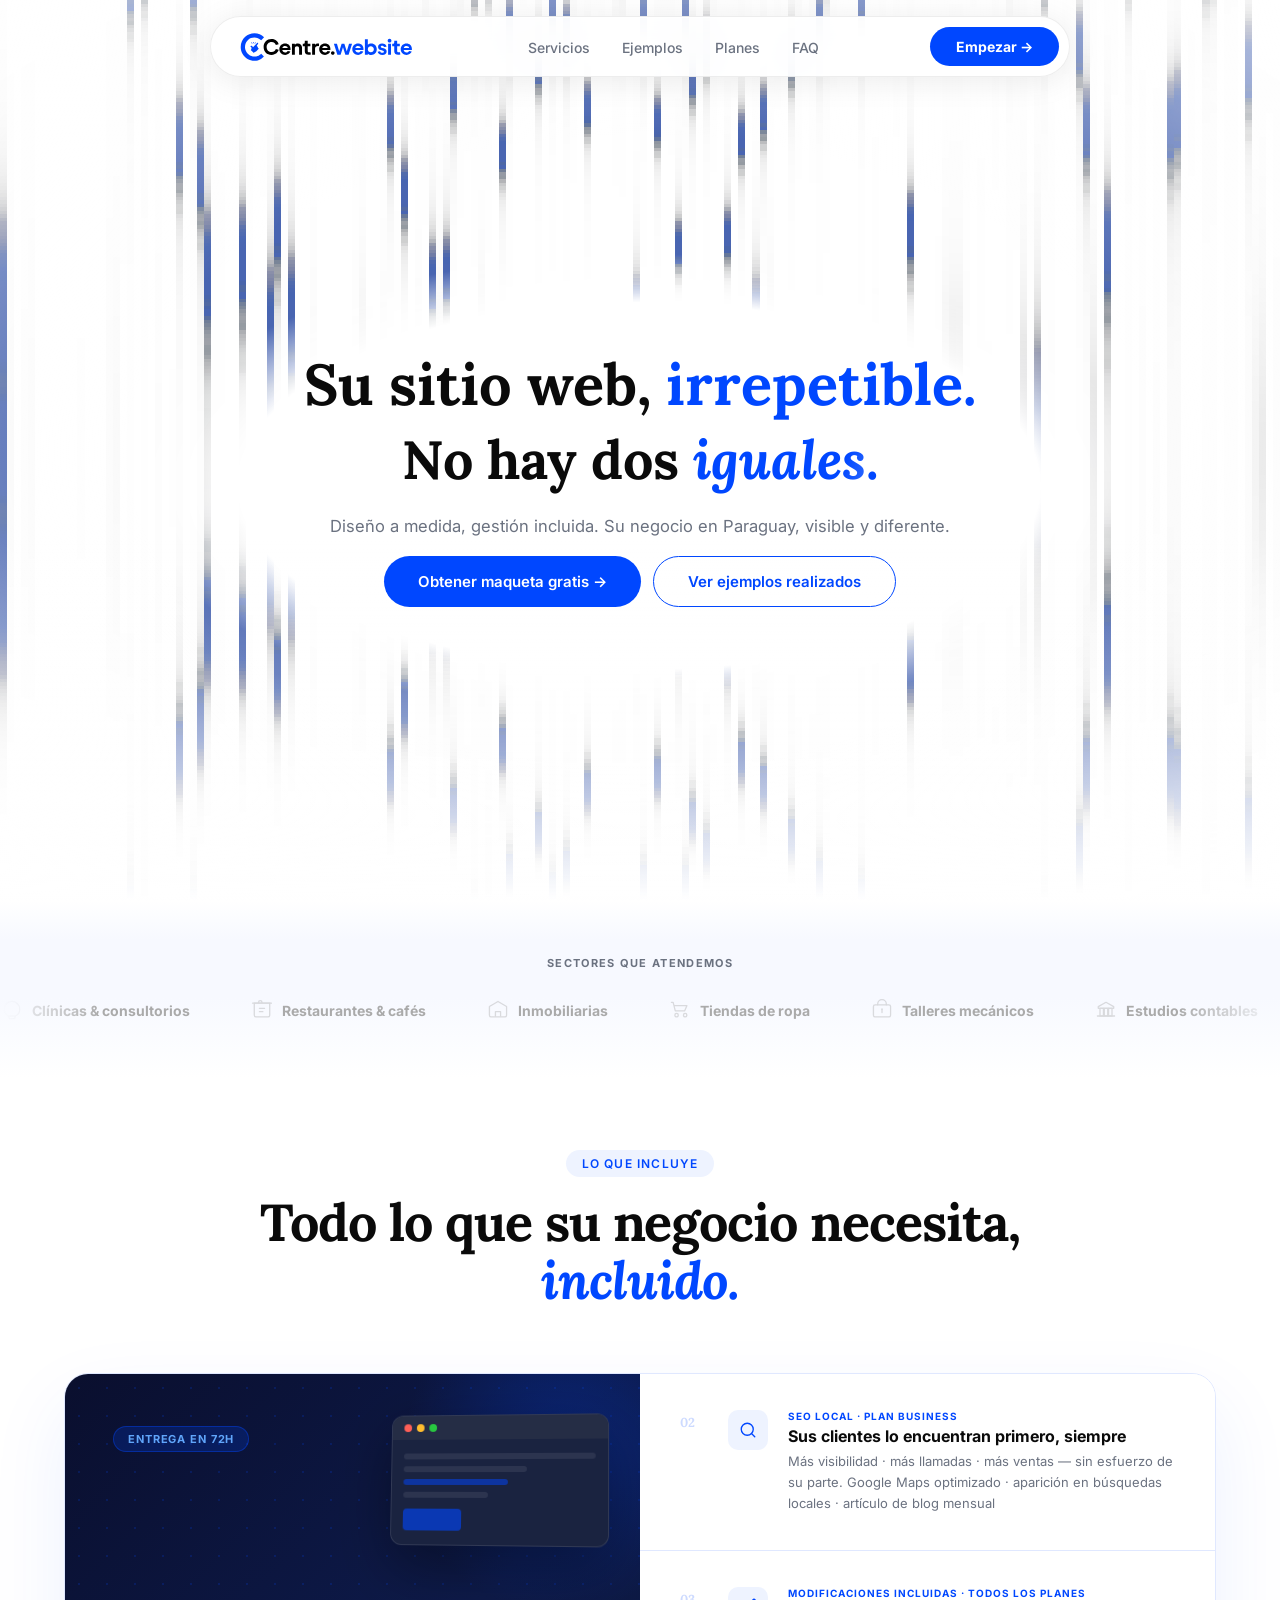
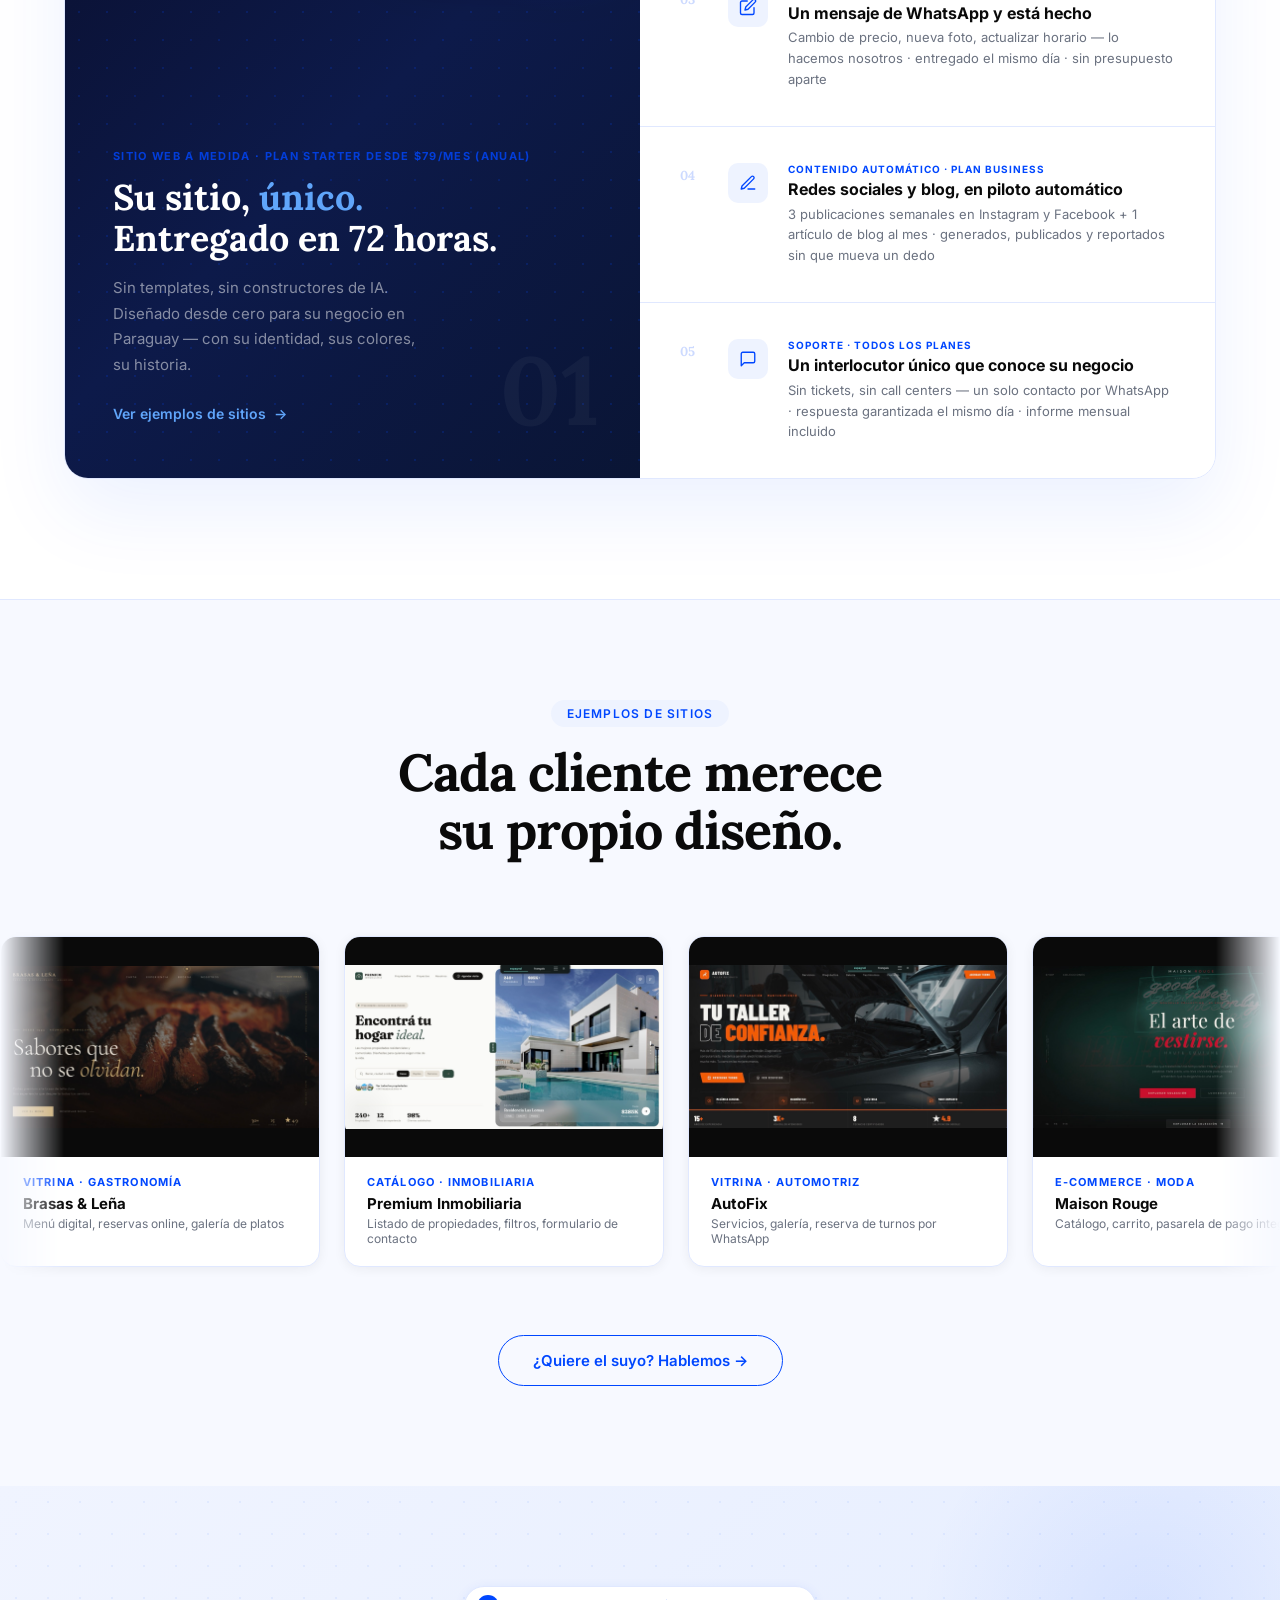
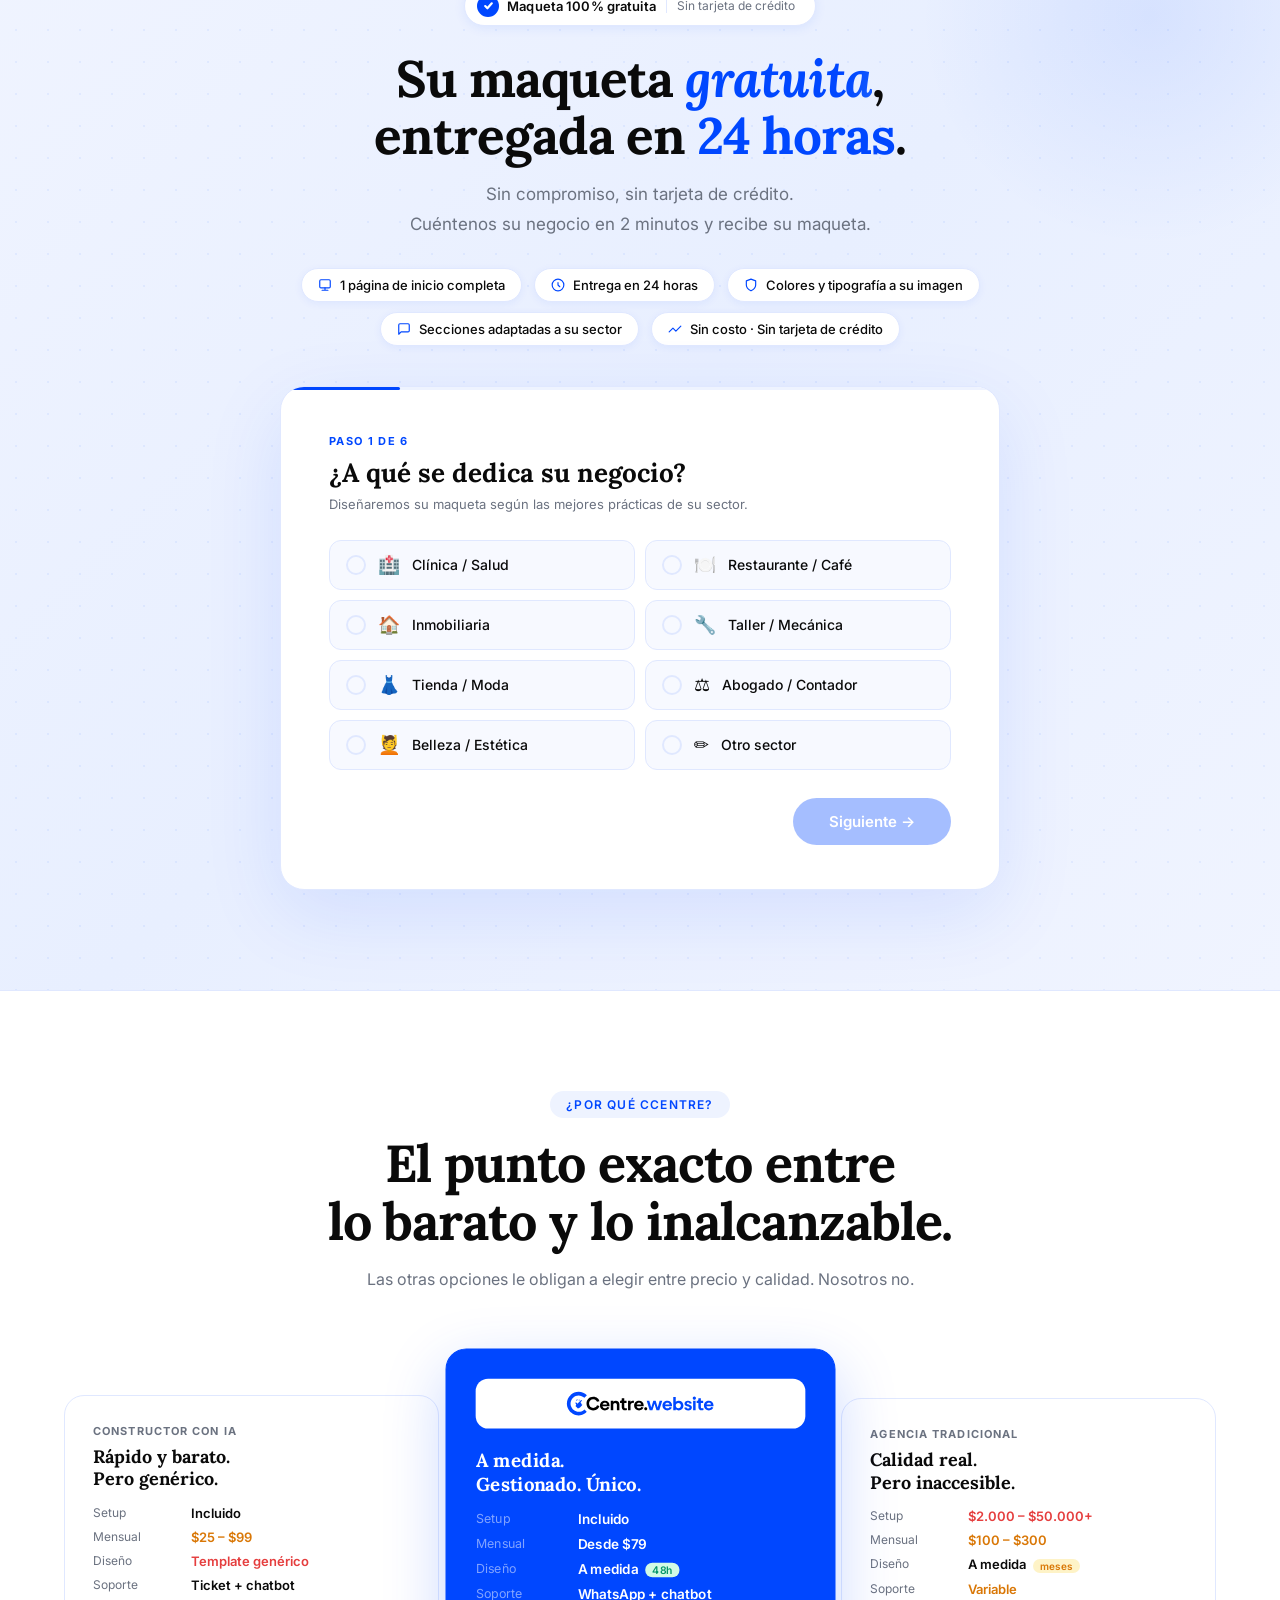
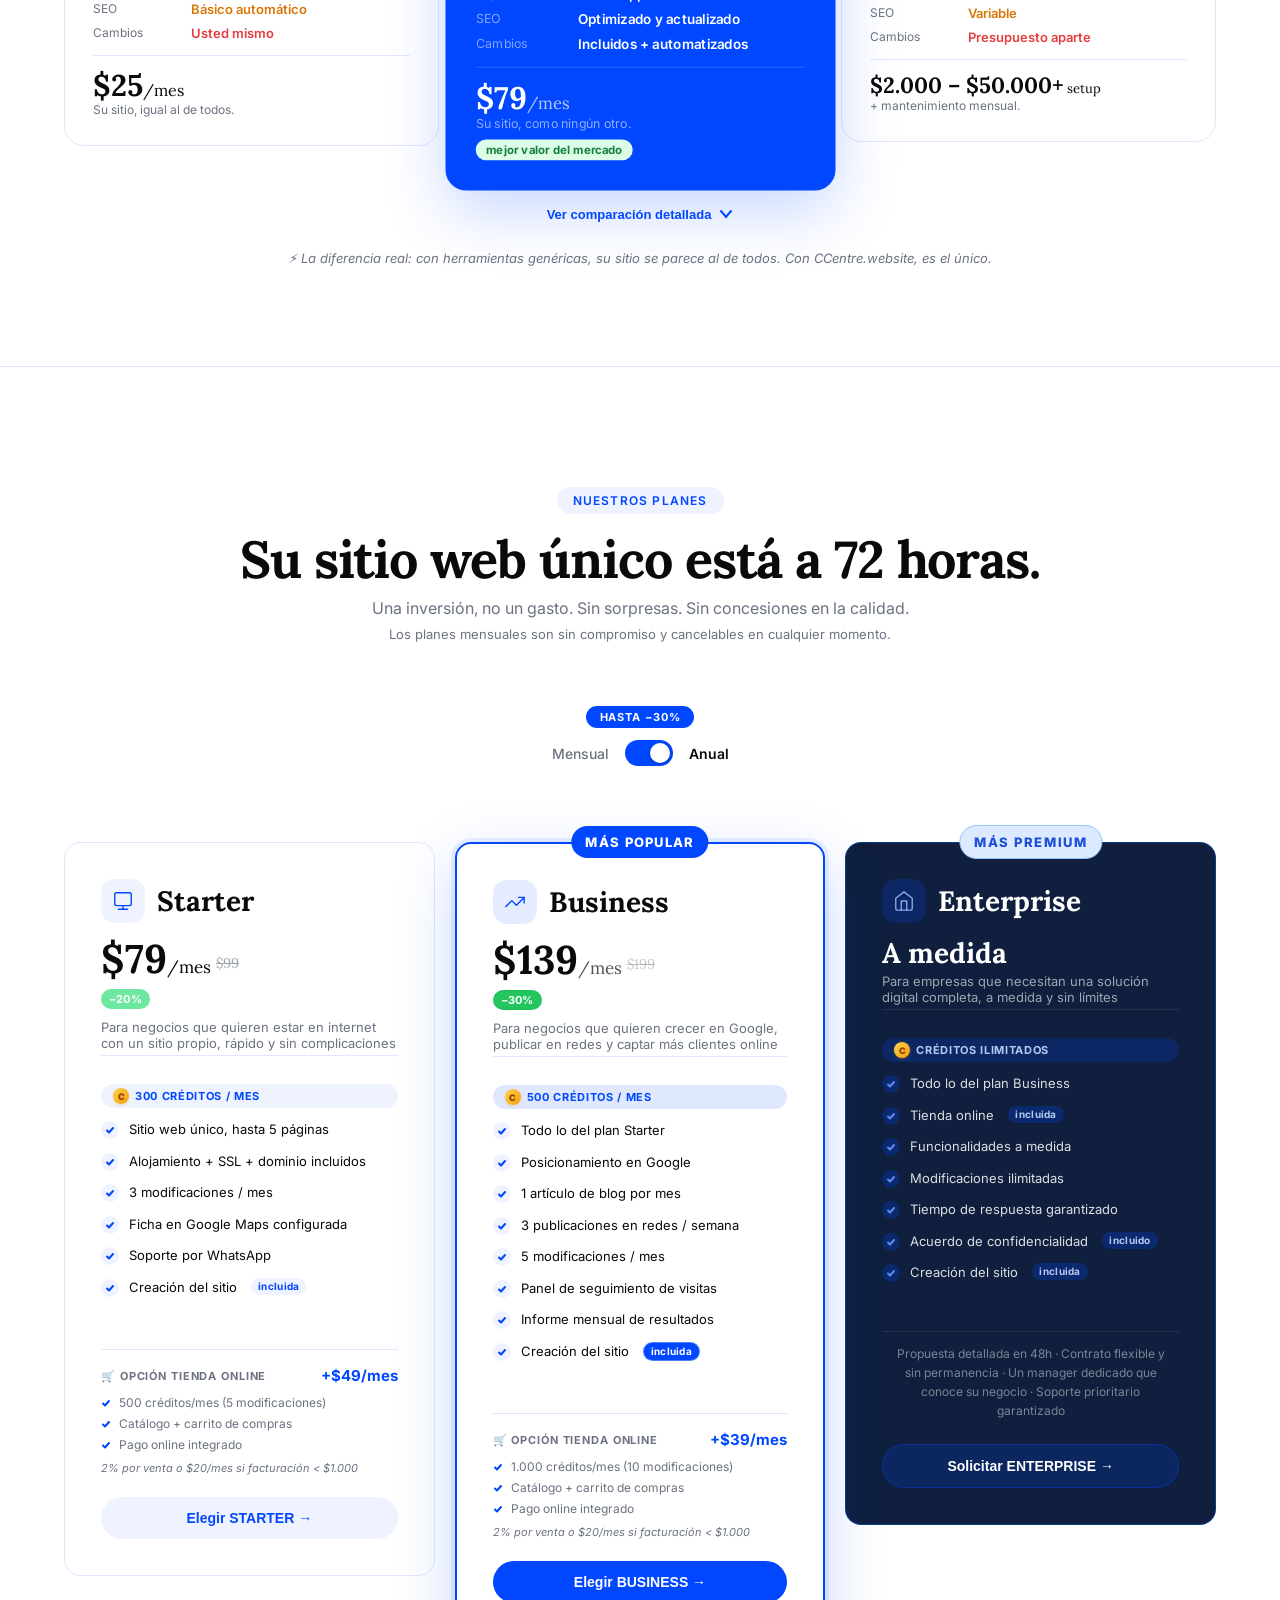
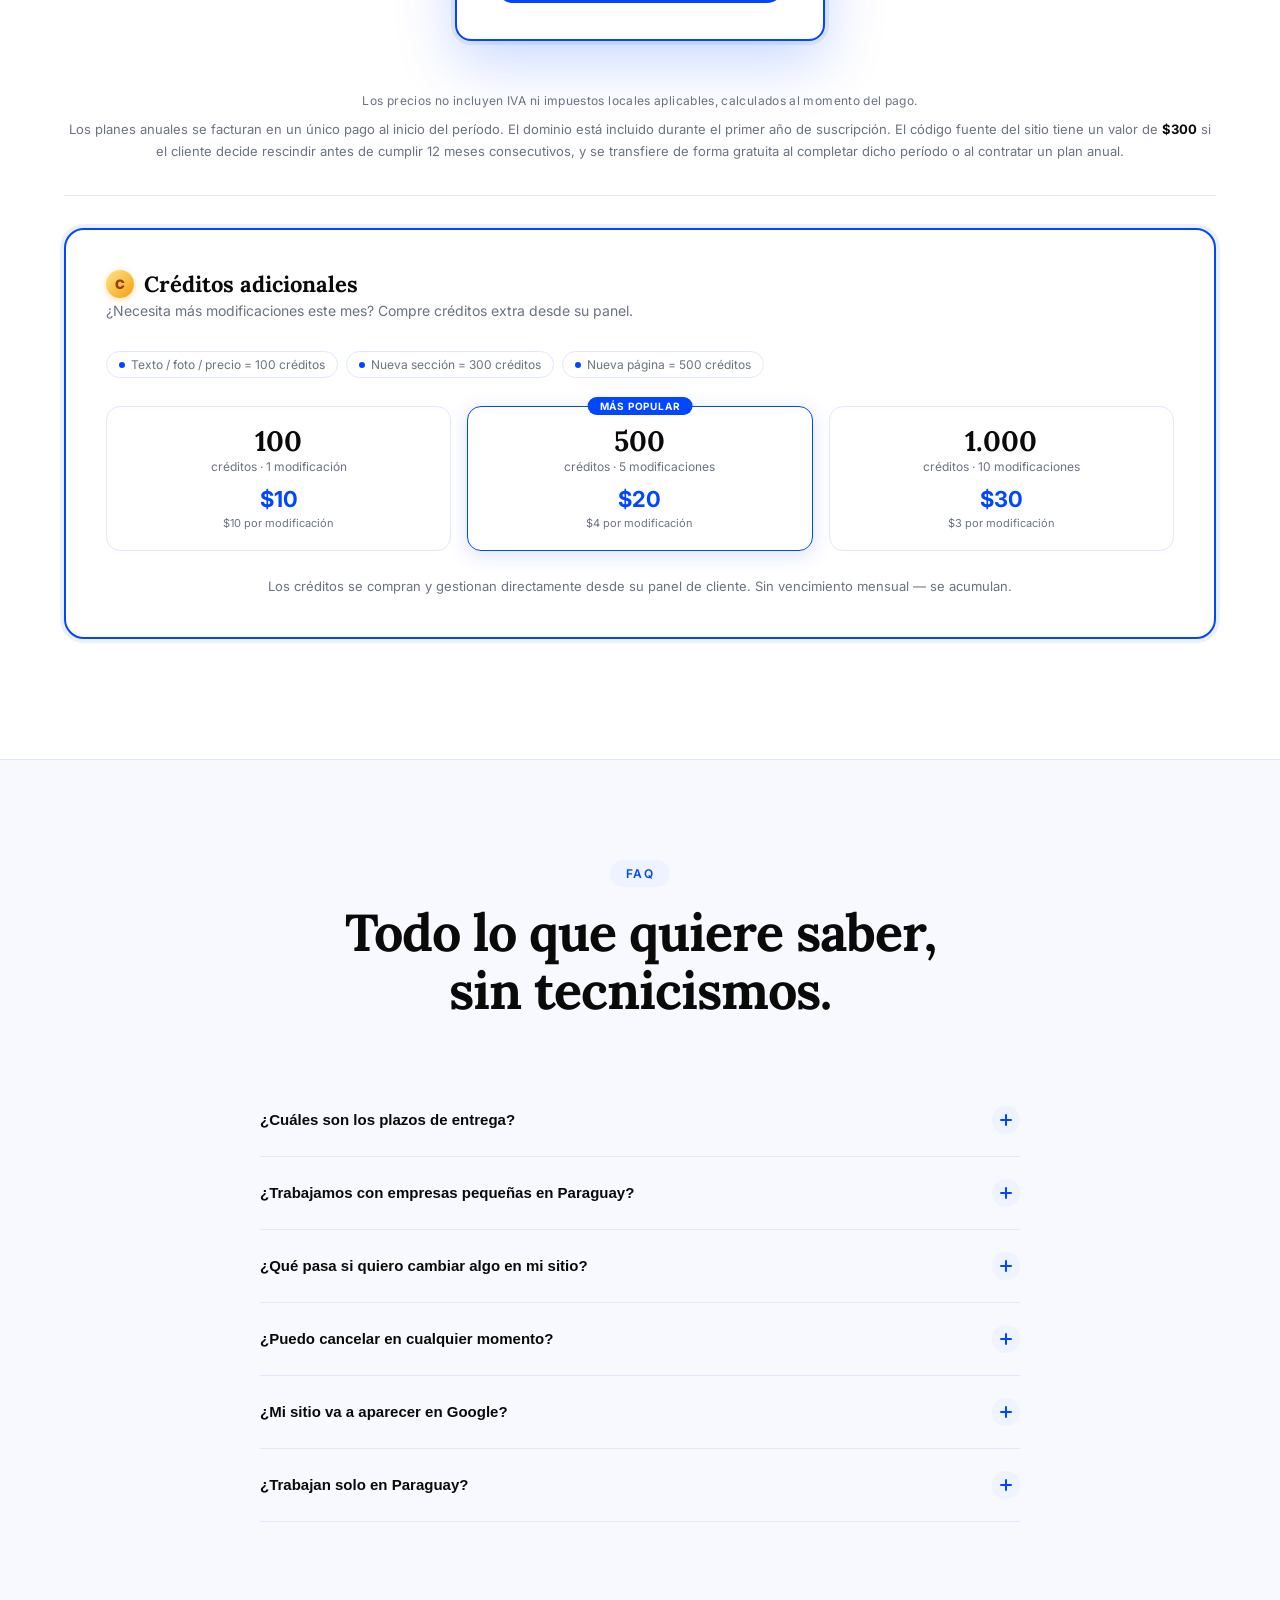
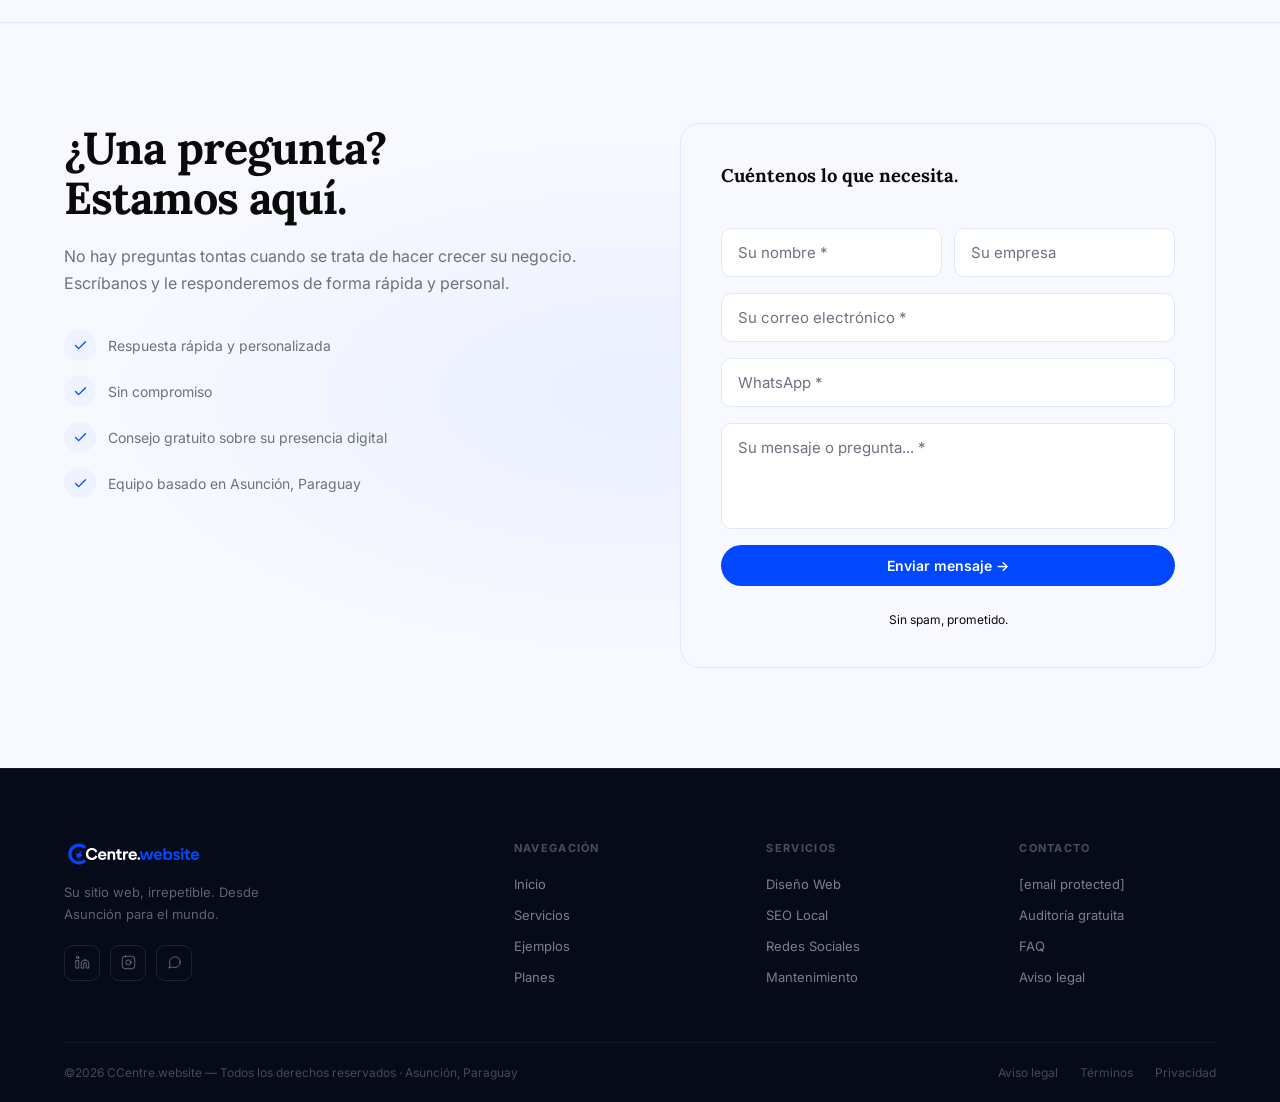
==== commit 52a30c90: "Add files via upload" ====
--- a/index.html
+++ b/index.html
@@ -384,9 +384,9 @@
   <div class="portfolio-wrap fade-up">
     <div class="portfolio-track">
 
-      <div class="port-card">
+      <div class="port-card" onclick="openLightbox('images/image_01.jpg','Brasas &amp; Leña')">
         <div class="port-preview">
-          <img src="images/image_01.jpg" alt="Brasas &amp; Leña" style="width:100%;height:100%;object-fit:cover;display:block">
+          <img src="images/image_01.jpg" alt="Brasas &amp; Leña" style="width:100%;height:100%;object-fit:contain;display:block">
         </div>
         <div class="port-info">
           <p class="port-tag">Vitrina · Gastronomía</p>
@@ -395,9 +395,9 @@
         </div>
       </div>
 
-      <div class="port-card">
+      <div class="port-card" onclick="openLightbox('images/image_02.jpg','Premium Inmobiliaria')">
         <div class="port-preview">
-          <img src="images/image_02.jpg" alt="Premium Inmobiliaria" style="width:100%;height:100%;object-fit:cover;display:block">
+          <img src="images/image_02.jpg" alt="Premium Inmobiliaria" style="width:100%;height:100%;object-fit:contain;display:block">
         </div>
         <div class="port-info">
           <p class="port-tag">Catálogo · Inmobiliaria</p>
@@ -406,9 +406,9 @@
         </div>
       </div>
 
-      <div class="port-card">
+      <div class="port-card" onclick="openLightbox('images/image_03.jpg','AutoFix')">
         <div class="port-preview">
-          <img src="images/image_03.jpg" alt="AutoFix" style="width:100%;height:100%;object-fit:cover;display:block">
+          <img src="images/image_03.jpg" alt="AutoFix" style="width:100%;height:100%;object-fit:contain;display:block">
         </div>
         <div class="port-info">
           <p class="port-tag">Vitrina · Automotriz</p>
@@ -417,9 +417,9 @@
         </div>
       </div>
 
-      <div class="port-card">
+      <div class="port-card" onclick="openLightbox('images/image_04.jpg','Maison Rouge')">
         <div class="port-preview">
-          <img src="images/image_04.jpg" alt="Maison Rouge" style="width:100%;height:100%;object-fit:cover;display:block">
+          <img src="images/image_04.jpg" alt="Maison Rouge" style="width:100%;height:100%;object-fit:contain;display:block">
         </div>
         <div class="port-info">
           <p class="port-tag">E-commerce · Moda</p>
@@ -428,9 +428,9 @@
         </div>
       </div>
 
-      <div class="port-card">
+      <div class="port-card" onclick="openLightbox('images/image_05.jpg','ClinicaVida')">
         <div class="port-preview">
-          <img src="images/image_05.jpg" alt="ClinicaVida" style="width:100%;height:100%;object-fit:cover;display:block">
+          <img src="images/image_05.jpg" alt="ClinicaVida" style="width:100%;height:100%;object-fit:contain;display:block">
         </div>
         <div class="port-info">
           <p class="port-tag">Vitrina · Salud</p>
@@ -439,9 +439,9 @@
         </div>
       </div>
 
-      <div class="port-card">
+      <div class="port-card" onclick="openLightbox('images/image_01.jpg','Brasas &amp; Leña')">
         <div class="port-preview">
-          <img src="images/image_01.jpg" alt="Brasas &amp; Leña" style="width:100%;height:100%;object-fit:cover;display:block">
+          <img src="images/image_01.jpg" alt="Brasas &amp; Leña" style="width:100%;height:100%;object-fit:contain;display:block">
         </div>
         <div class="port-info">
           <p class="port-tag">Vitrina · Gastronomía</p>
@@ -450,9 +450,9 @@
         </div>
       </div>
 
-      <div class="port-card">
+      <div class="port-card" onclick="openLightbox('images/image_02.jpg','Premium Inmobiliaria')">
         <div class="port-preview">
-          <img src="images/image_02.jpg" alt="Premium Inmobiliaria" style="width:100%;height:100%;object-fit:cover;display:block">
+          <img src="images/image_02.jpg" alt="Premium Inmobiliaria" style="width:100%;height:100%;object-fit:contain;display:block">
         </div>
         <div class="port-info">
           <p class="port-tag">Catálogo · Inmobiliaria</p>
@@ -461,9 +461,9 @@
         </div>
       </div>
 
-      <div class="port-card">
+      <div class="port-card" onclick="openLightbox('images/image_03.jpg','AutoFix')">
         <div class="port-preview">
-          <img src="images/image_03.jpg" alt="AutoFix" style="width:100%;height:100%;object-fit:cover;display:block">
+          <img src="images/image_03.jpg" alt="AutoFix" style="width:100%;height:100%;object-fit:contain;display:block">
         </div>
         <div class="port-info">
           <p class="port-tag">Vitrina · Automotriz</p>
@@ -472,9 +472,9 @@
         </div>
       </div>
 
-      <div class="port-card">
+      <div class="port-card" onclick="openLightbox('images/image_04.jpg','Maison Rouge')">
         <div class="port-preview">
-          <img src="images/image_04.jpg" alt="Maison Rouge" style="width:100%;height:100%;object-fit:cover;display:block">
+          <img src="images/image_04.jpg" alt="Maison Rouge" style="width:100%;height:100%;object-fit:contain;display:block">
         </div>
         <div class="port-info">
           <p class="port-tag">E-commerce · Moda</p>
@@ -483,9 +483,9 @@
         </div>
       </div>
 
-      <div class="port-card">
+      <div class="port-card" onclick="openLightbox('images/image_05.jpg','ClinicaVida')">
         <div class="port-preview">
-          <img src="images/image_05.jpg" alt="ClinicaVida" style="width:100%;height:100%;object-fit:cover;display:block">
+          <img src="images/image_05.jpg" alt="ClinicaVida" style="width:100%;height:100%;object-fit:contain;display:block">
         </div>
         <div class="port-info">
           <p class="port-tag">Vitrina · Salud</p>
@@ -1202,5 +1202,12 @@
 
 <script data-cfasync="false" src="/cdn-cgi/scripts/5c5dd728/cloudflare-static/email-decode.min.js"></script>
   <script src="script.js"></script>
+
+<!-- Lightbox -->
+<div class="lightbox-overlay" id="lightbox" onclick="closeLightbox()">
+  <span class="lightbox-close" onclick="closeLightbox()">×</span>
+  <img id="lightbox-img" src="" alt="">
+  <div class="lightbox-caption" id="lightbox-caption"></div>
+</div>
 </body>
 </html>
--- a/style.css
+++ b/style.css
@@ -331,7 +331,7 @@
 @keyframes portScroll{0%{transform:translateX(0)}100%{transform:translateX(-50%)}}
 .port-card{width:320px;flex-shrink:0;border-radius:16px;overflow:hidden;border:1px solid var(--blue-border);background:#fff;box-shadow:var(--shadow-sm);transition:all .3s ease;cursor:pointer}
 .port-card:hover{transform:translateY(-6px);box-shadow:var(--shadow-blue);border-color:var(--blue)}
-.port-preview{height:200px;overflow:hidden;position:relative;background:#111;border-radius:12px 12px 0 0}.port-preview iframe{width:1440px;height:900px;border:none;transform:scale(0.2222);transform-origin:top left;pointer-events:none;display:block;transition:transform 0.4s ease}.port-card:hover .port-preview iframe{transform:scale(0.2222) translateY(-20px)}
+.port-preview{height:220px;overflow:hidden;position:relative;background:#0a0a0a;border-radius:12px 12px 0 0}.port-preview iframe{width:1440px;height:900px;border:none;transform:scale(0.2222);transform-origin:top left;pointer-events:none;display:block;transition:transform 0.4s ease}.port-card:hover .port-preview iframe{transform:scale(0.2222) translateY(-20px)}
 .port-preview svg{width:100%;height:100%;display:block;transition:transform .4s ease}
 .port-card:hover .port-preview svg{transform:scale(1.03)}
 .port-info{padding:18px 22px 20px}
@@ -1732,3 +1732,11 @@
     opacity: 0.85 !important;
   }
 }
+
+/* Lightbox */
+.lightbox-overlay{display:none;position:fixed;inset:0;background:rgba(0,0,0,.92);z-index:9999;align-items:center;justify-content:center;cursor:zoom-out}
+.lightbox-overlay.active{display:flex}
+.lightbox-overlay img{max-width:90vw;max-height:88vh;object-fit:contain;border-radius:12px;box-shadow:0 0 60px rgba(0,0,0,.8)}
+.lightbox-close{position:fixed;top:20px;right:28px;color:#fff;font-size:36px;cursor:pointer;line-height:1;opacity:.8;transition:opacity .2s}
+.lightbox-close:hover{opacity:1}
+.lightbox-caption{position:fixed;bottom:24px;left:50%;transform:translateX(-50%);color:#fff;font-size:14px;opacity:.7;text-align:center}
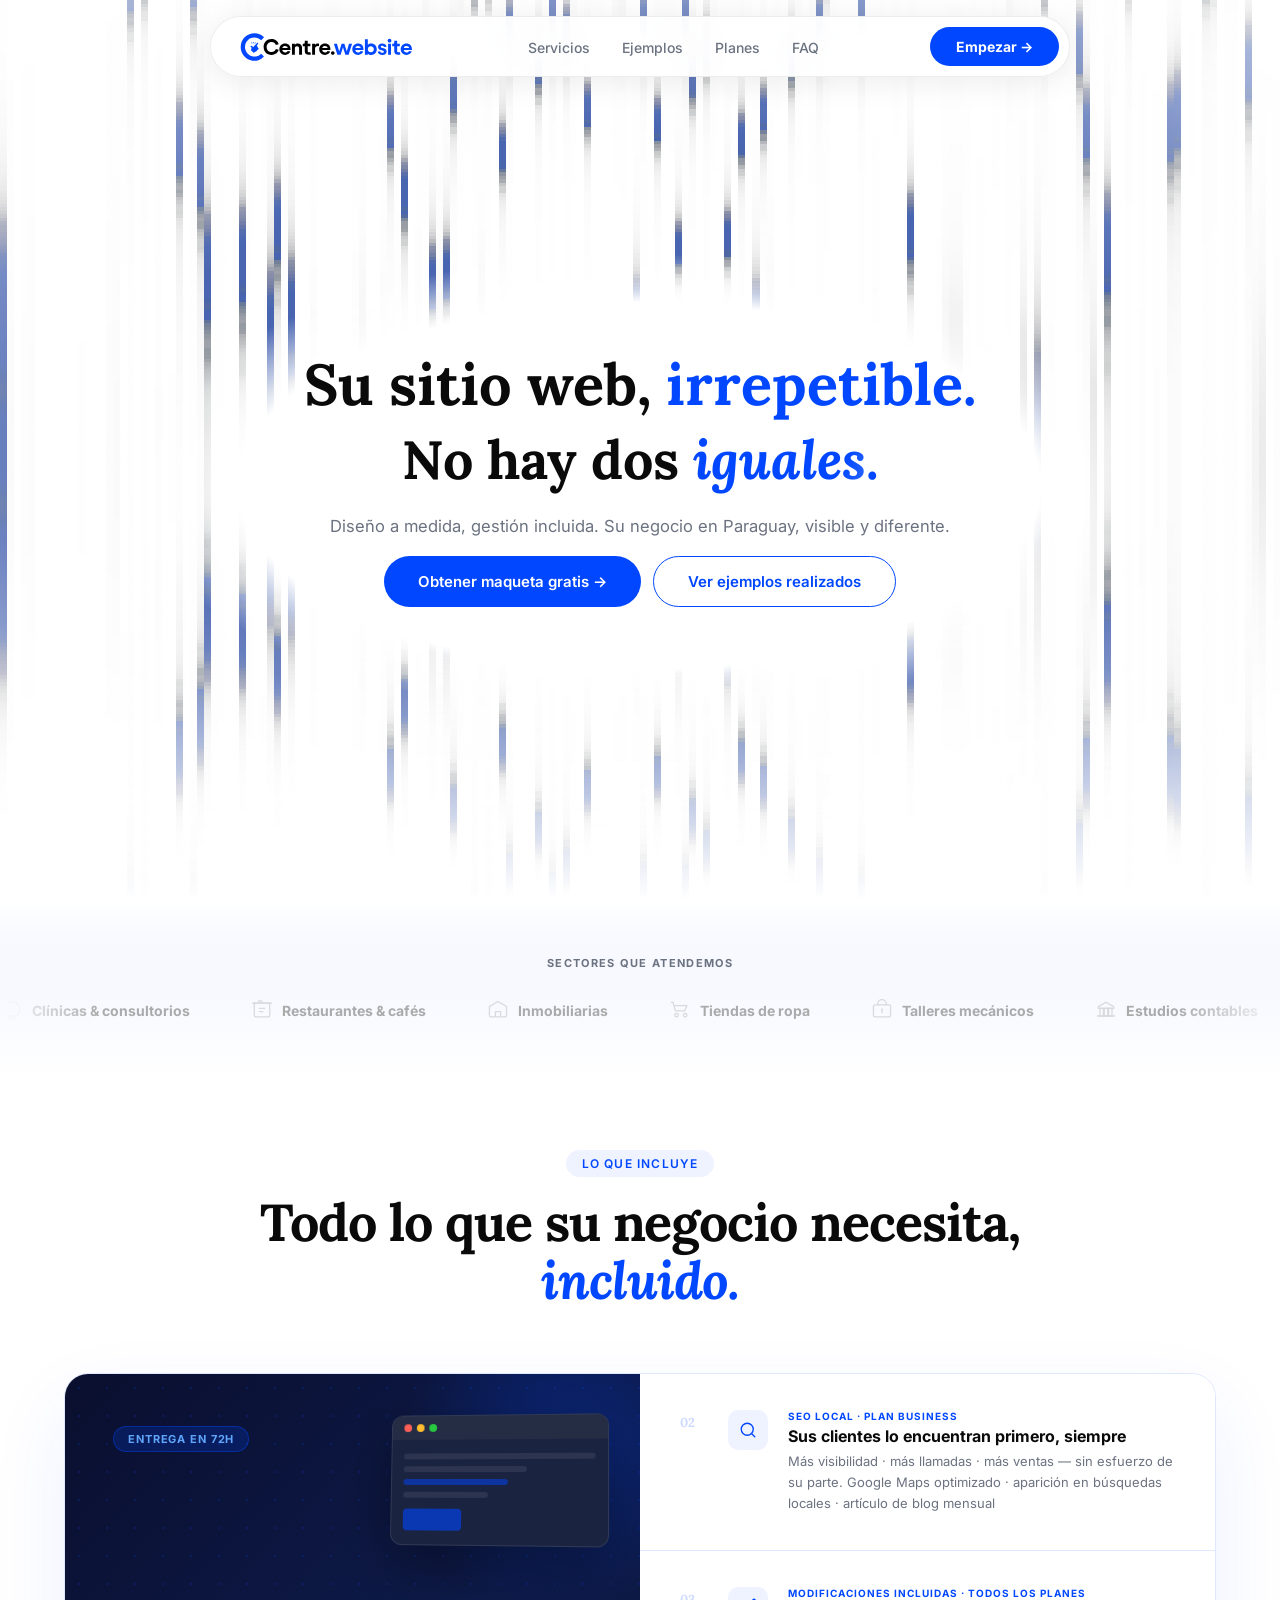
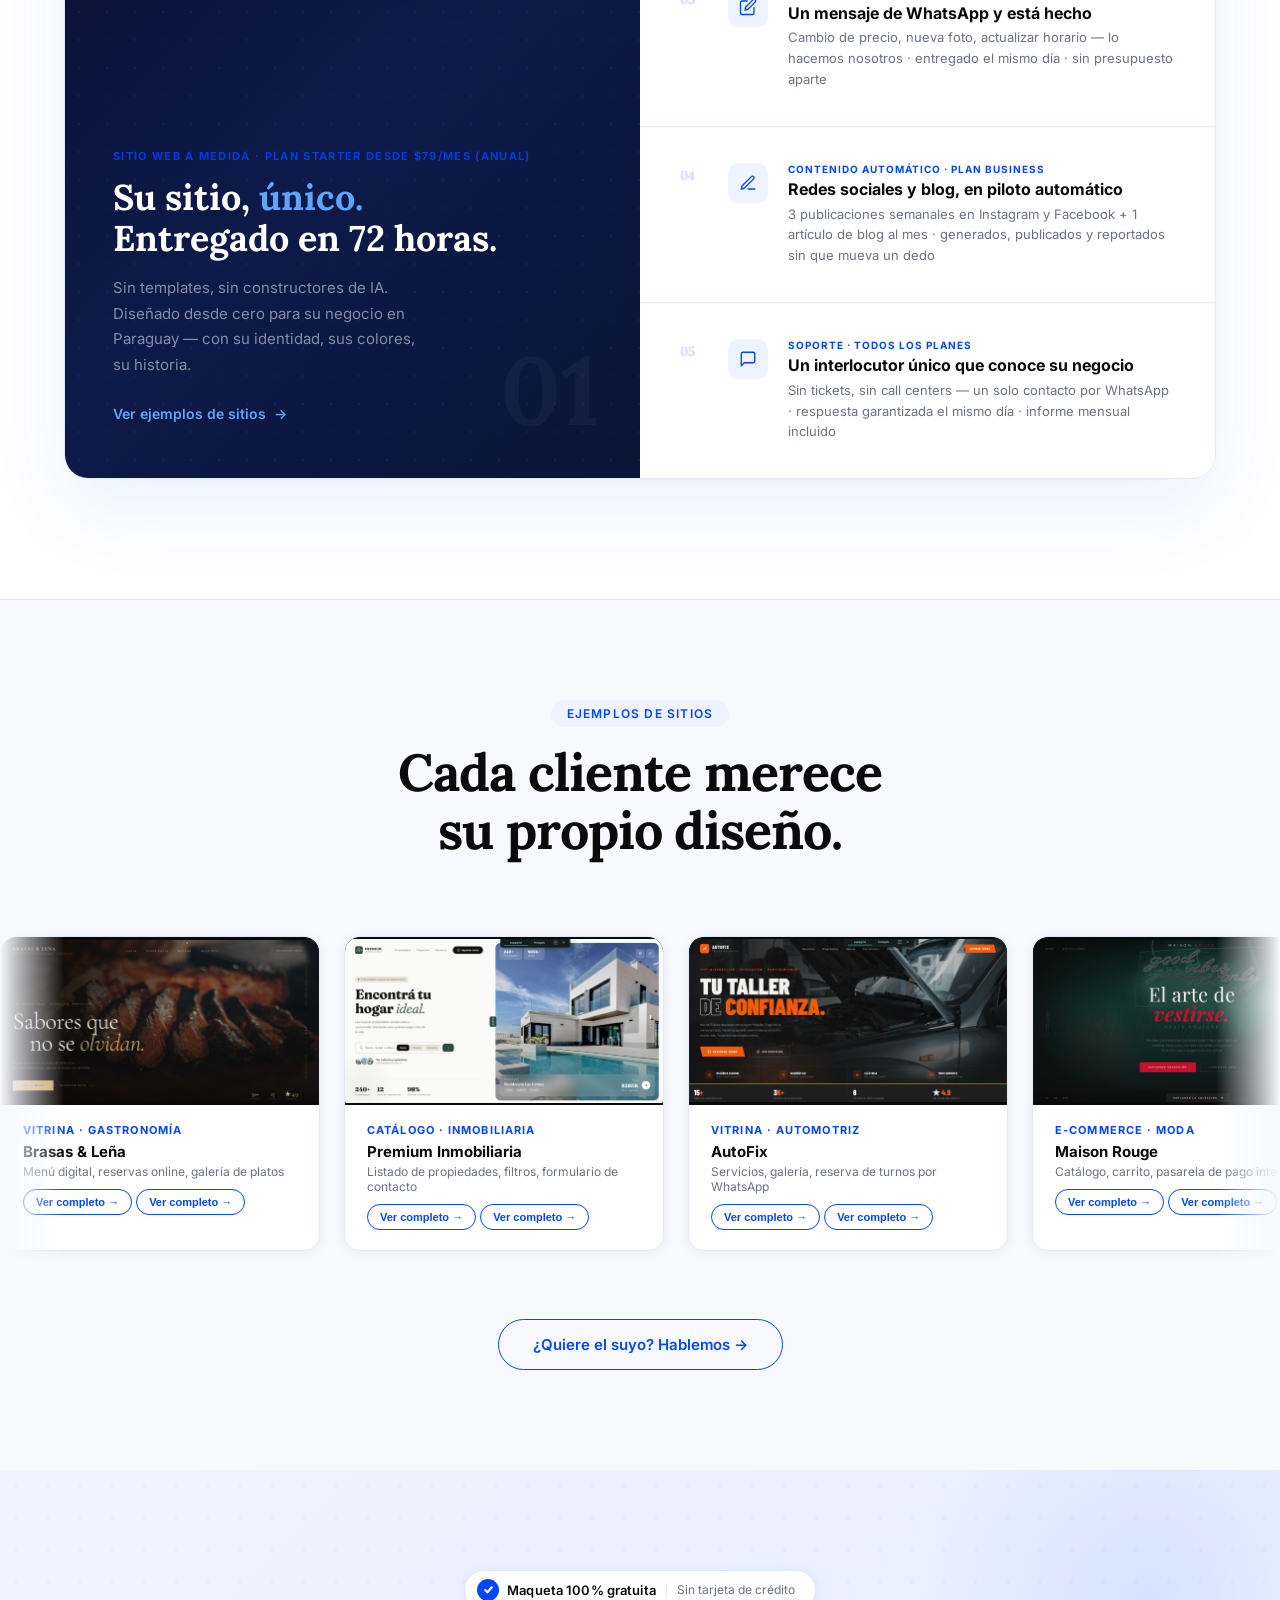
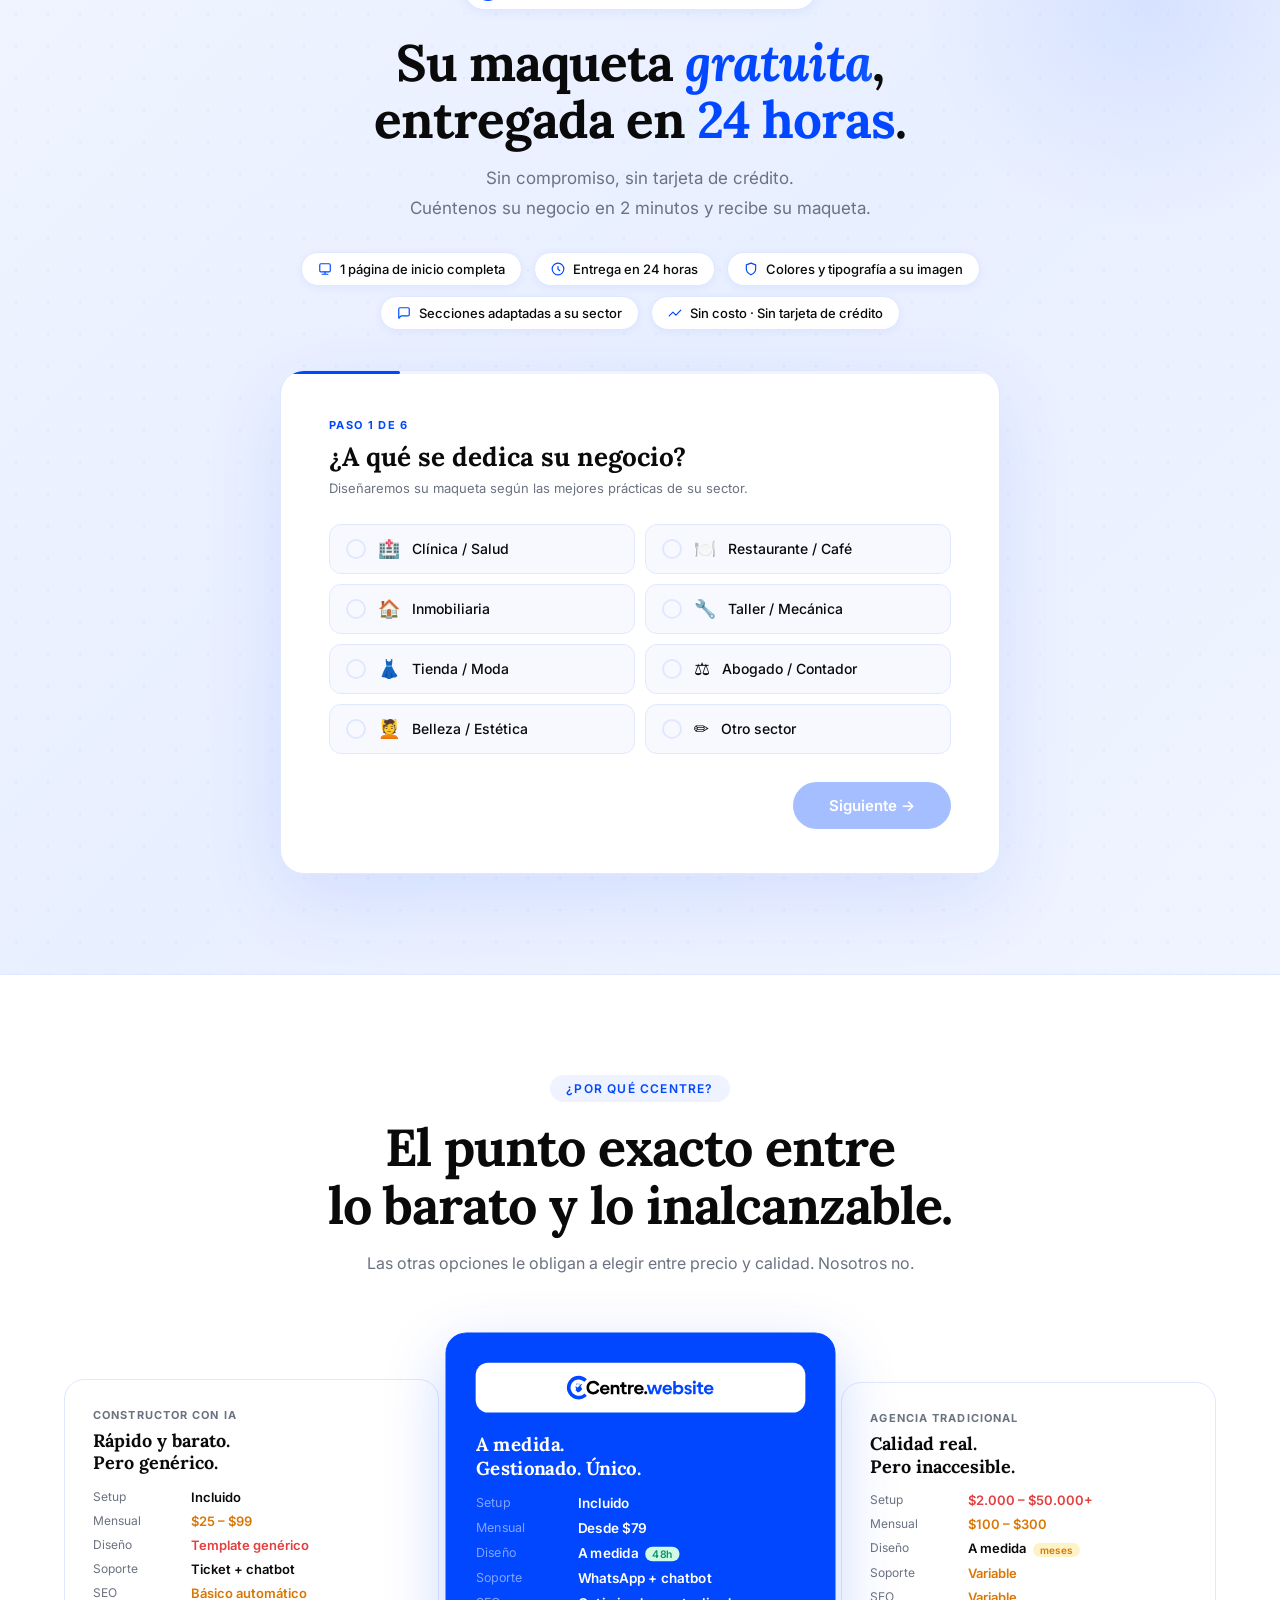
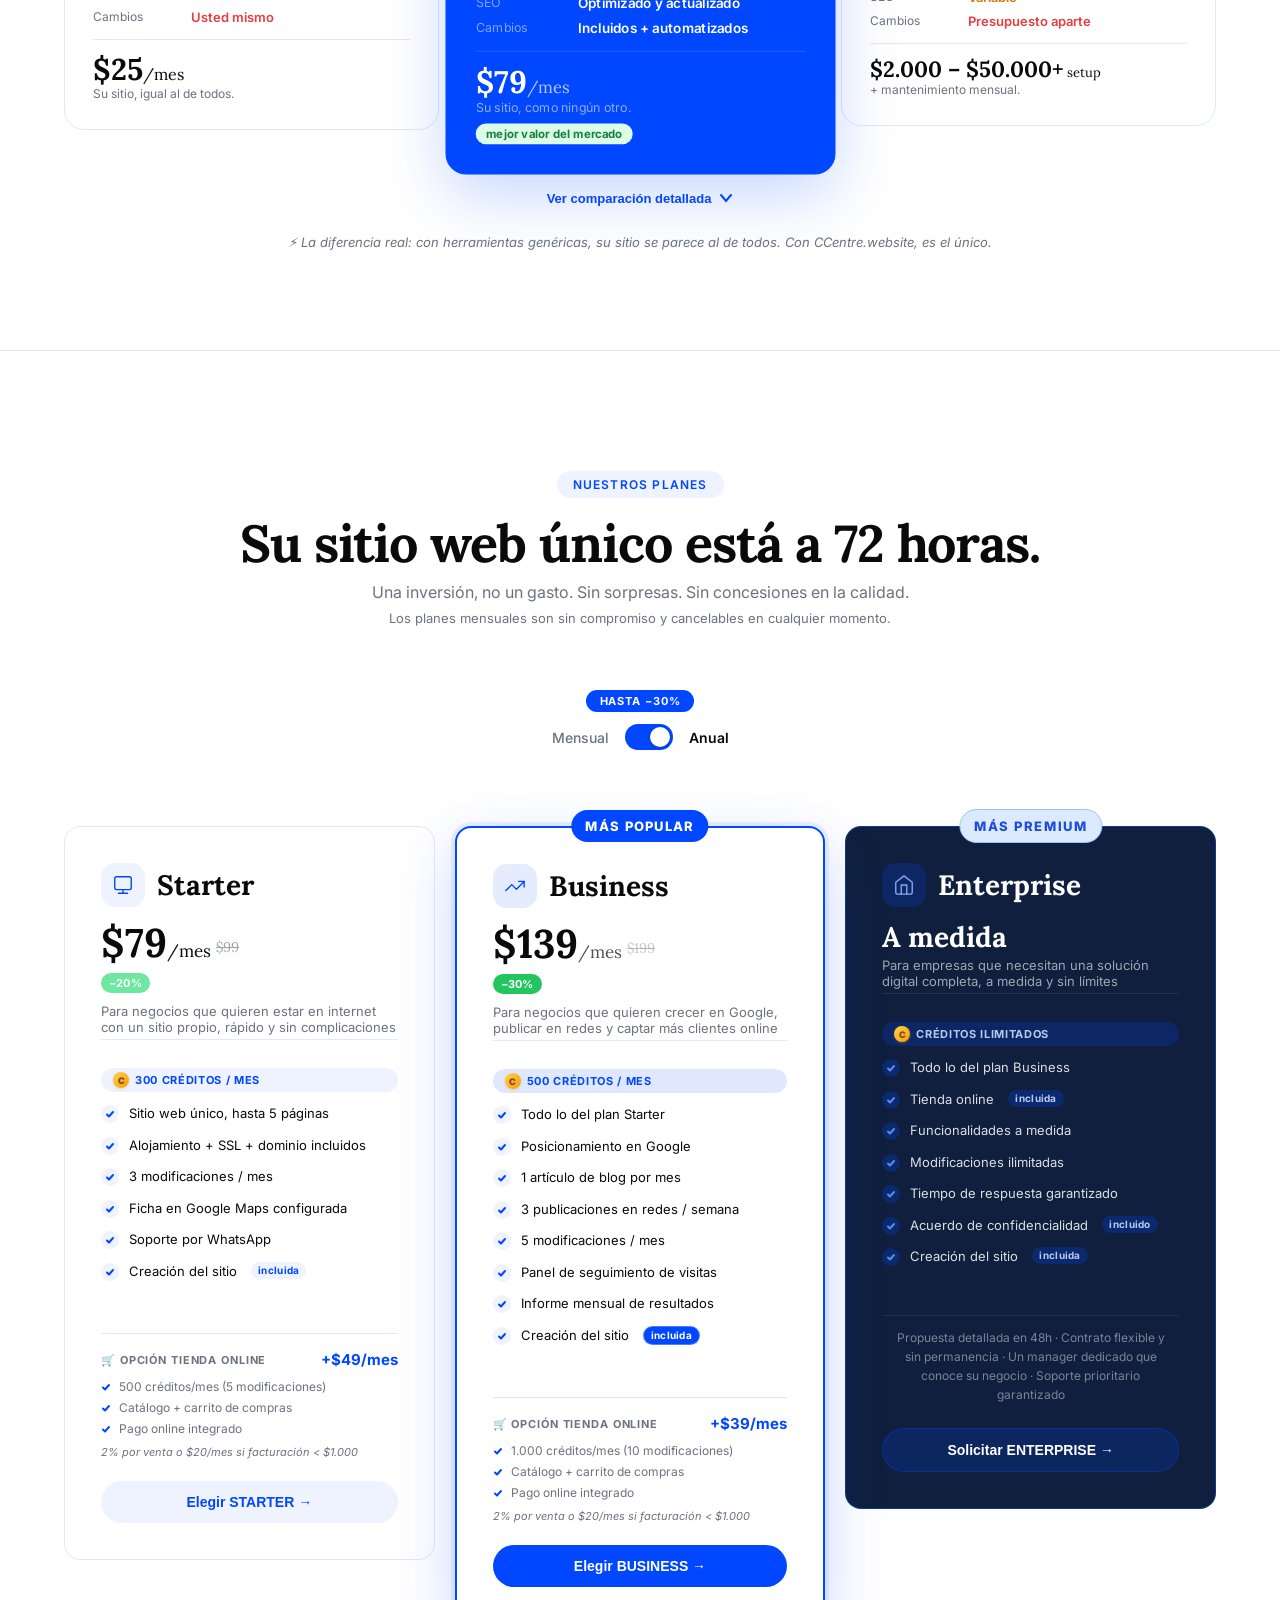
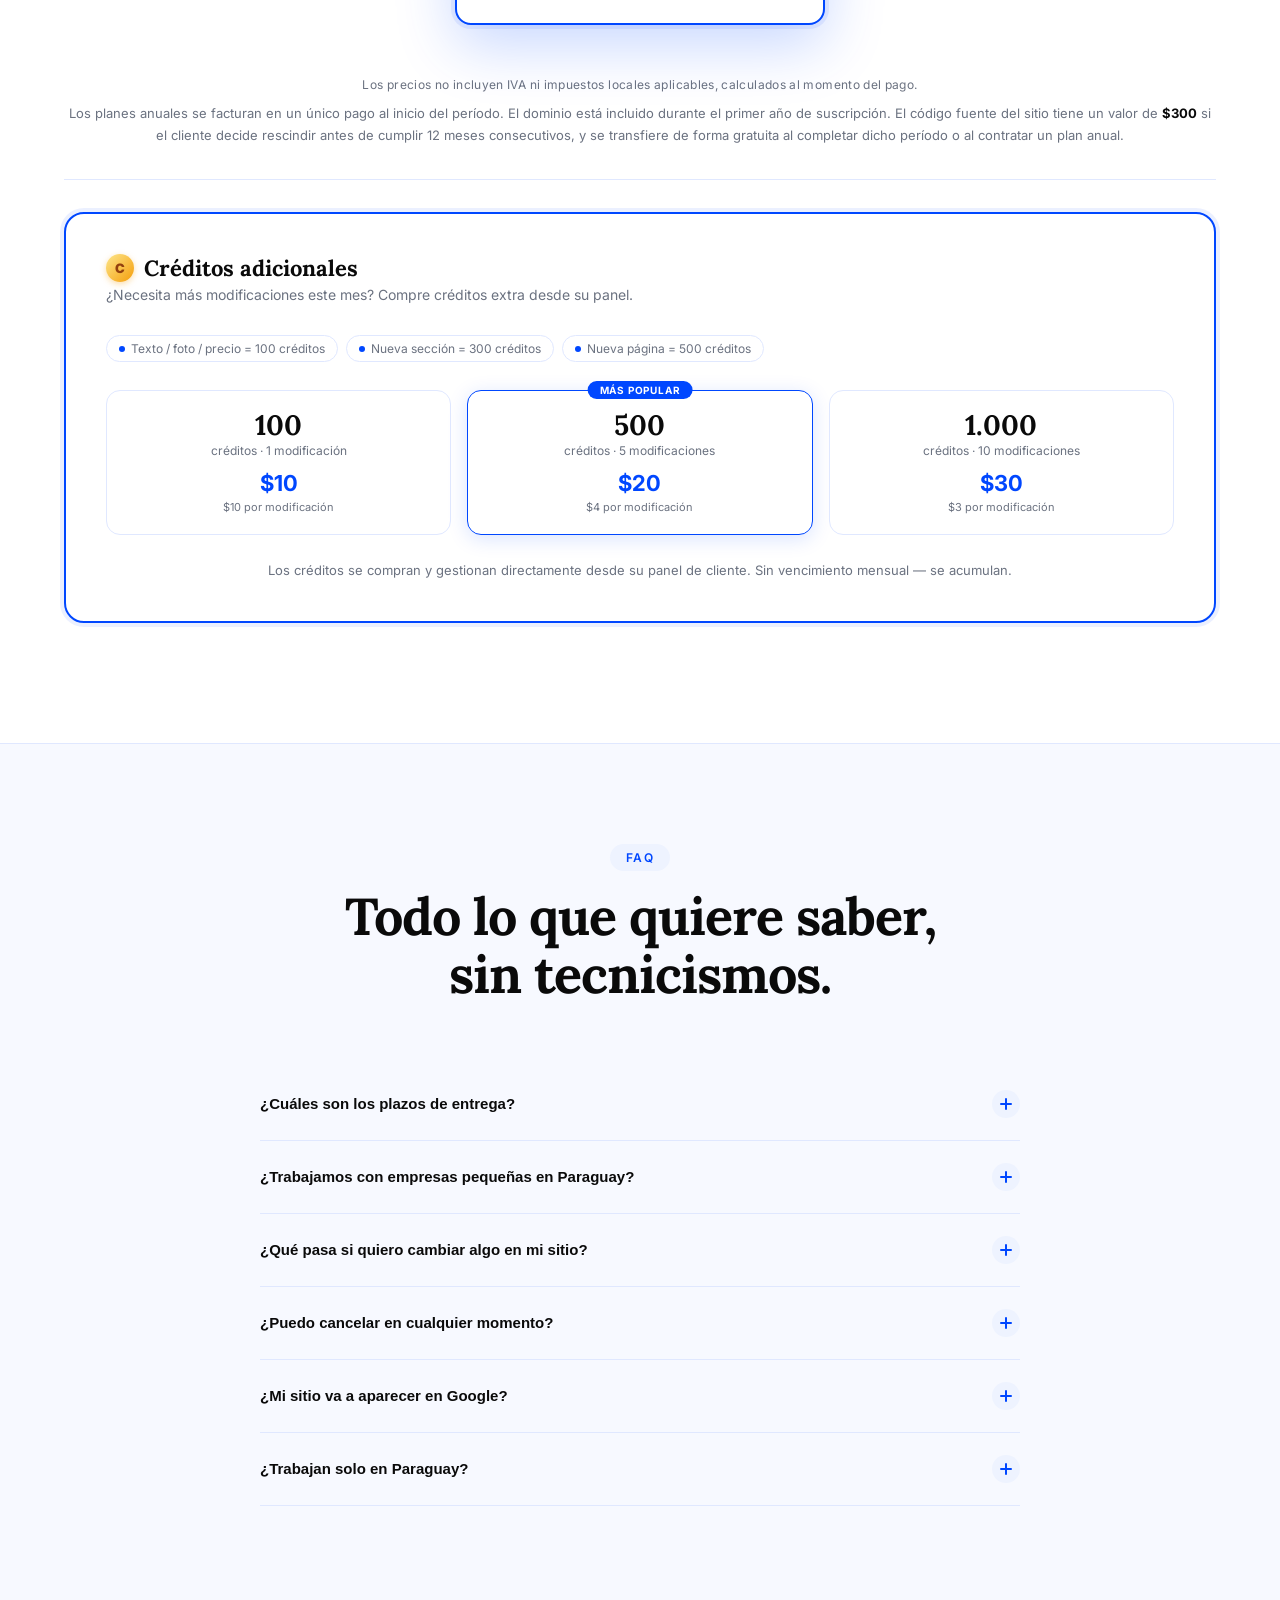
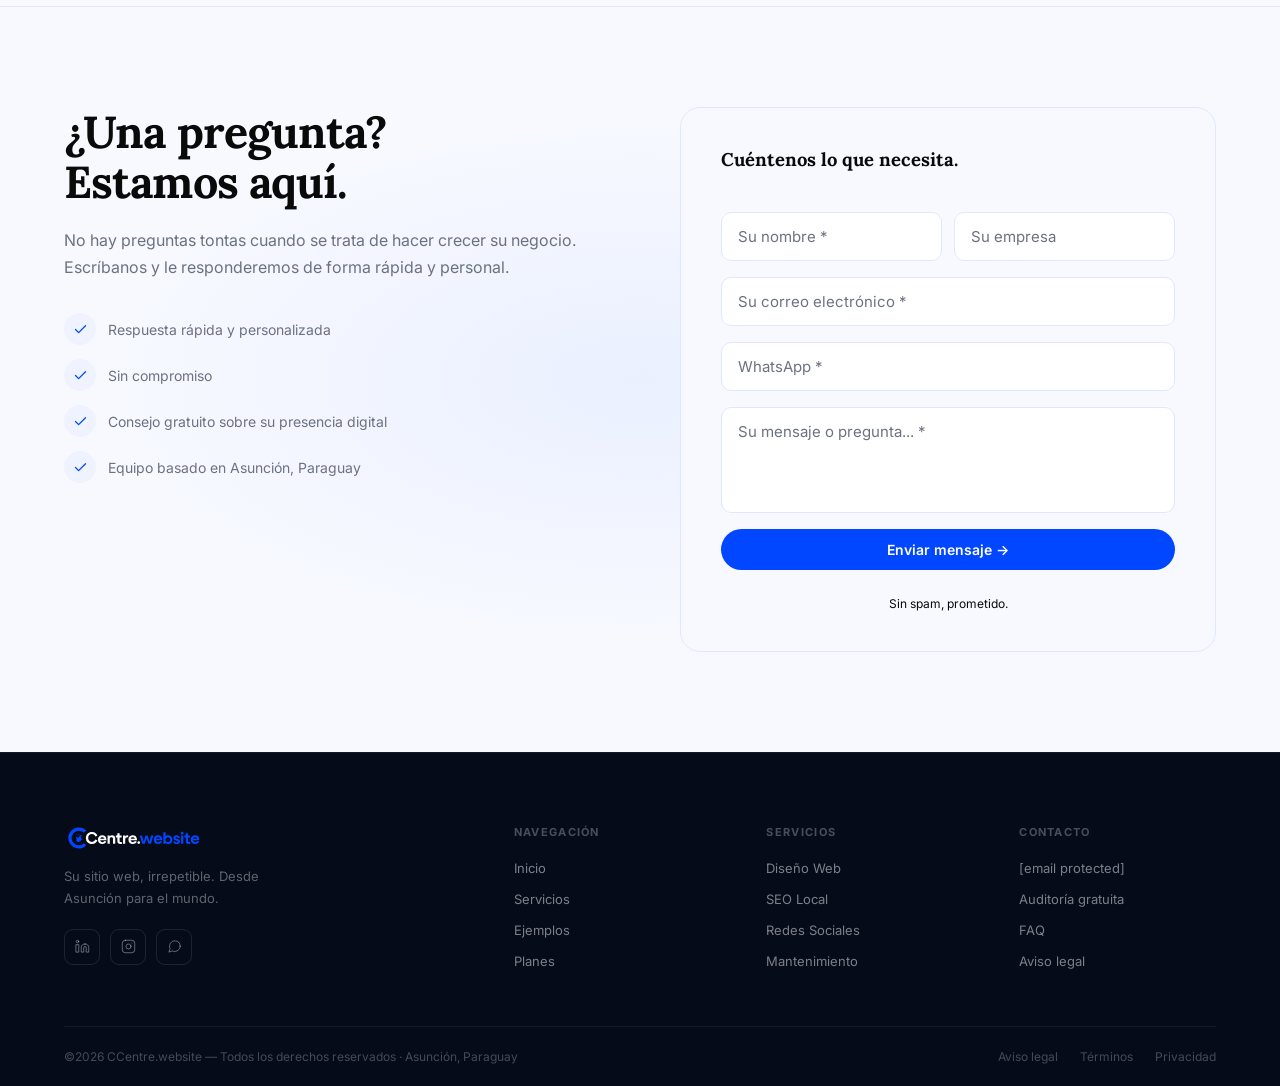
==== commit ea4175a9: "Add files via upload" ====
--- a/index.html
+++ b/index.html
@@ -392,7 +392,8 @@
           <p class="port-tag">Vitrina · Gastronomía</p>
           <p class="port-title">Brasas &amp; Leña</p>
           <p class="port-desc">Menú digital, reservas online, galería de platos</p>
-        </div>
+          <button class="port-zoom-btn" onclick="event.stopPropagation();openLightbox('images/image_01.jpg','Brasas &amp; Leña')">Ver completo →</button>
+          <button class="port-zoom-btn" onclick="event.stopPropagation();openLightbox('images/image_01.jpg','Brasas &amp; Leña')">Ver completo →</button></div>
       </div>
 
       <div class="port-card" onclick="openLightbox('images/image_02.jpg','Premium Inmobiliaria')">
@@ -403,7 +404,8 @@
           <p class="port-tag">Catálogo · Inmobiliaria</p>
           <p class="port-title">Premium Inmobiliaria</p>
           <p class="port-desc">Listado de propiedades, filtros, formulario de contacto</p>
-        </div>
+          <button class="port-zoom-btn" onclick="event.stopPropagation();openLightbox('images/image_02.jpg','Premium Inmobiliaria')">Ver completo →</button>
+          <button class="port-zoom-btn" onclick="event.stopPropagation();openLightbox('images/image_02.jpg','Premium Inmobiliaria')">Ver completo →</button></div>
       </div>
 
       <div class="port-card" onclick="openLightbox('images/image_03.jpg','AutoFix')">
@@ -414,7 +416,8 @@
           <p class="port-tag">Vitrina · Automotriz</p>
           <p class="port-title">AutoFix</p>
           <p class="port-desc">Servicios, galería, reserva de turnos por WhatsApp</p>
-        </div>
+          <button class="port-zoom-btn" onclick="event.stopPropagation();openLightbox('images/image_03.jpg','AutoFix')">Ver completo →</button>
+          <button class="port-zoom-btn" onclick="event.stopPropagation();openLightbox('images/image_03.jpg','AutoFix')">Ver completo →</button></div>
       </div>
 
       <div class="port-card" onclick="openLightbox('images/image_04.jpg','Maison Rouge')">
@@ -425,7 +428,8 @@
           <p class="port-tag">E-commerce · Moda</p>
           <p class="port-title">Maison Rouge</p>
           <p class="port-desc">Catálogo, carrito, pasarela de pago integrada</p>
-        </div>
+          <button class="port-zoom-btn" onclick="event.stopPropagation();openLightbox('images/image_04.jpg','Maison Rouge')">Ver completo →</button>
+          <button class="port-zoom-btn" onclick="event.stopPropagation();openLightbox('images/image_04.jpg','Maison Rouge')">Ver completo →</button></div>
       </div>
 
       <div class="port-card" onclick="openLightbox('images/image_05.jpg','ClinicaVida')">
@@ -436,7 +440,8 @@
           <p class="port-tag">Vitrina · Salud</p>
           <p class="port-title">ClinicaVida</p>
           <p class="port-desc">Reserva de turnos online, servicios, equipo médico</p>
-        </div>
+          <button class="port-zoom-btn" onclick="event.stopPropagation();openLightbox('images/image_05.jpg','ClinicaVida')">Ver completo →</button>
+          <button class="port-zoom-btn" onclick="event.stopPropagation();openLightbox('images/image_05.jpg','ClinicaVida')">Ver completo →</button></div>
       </div>
 
       <div class="port-card" onclick="openLightbox('images/image_01.jpg','Brasas &amp; Leña')">
--- a/style.css
+++ b/style.css
@@ -331,7 +331,7 @@
 @keyframes portScroll{0%{transform:translateX(0)}100%{transform:translateX(-50%)}}
 .port-card{width:320px;flex-shrink:0;border-radius:16px;overflow:hidden;border:1px solid var(--blue-border);background:#fff;box-shadow:var(--shadow-sm);transition:all .3s ease;cursor:pointer}
 .port-card:hover{transform:translateY(-6px);box-shadow:var(--shadow-blue);border-color:var(--blue)}
-.port-preview{height:220px;overflow:hidden;position:relative;background:#0a0a0a;border-radius:12px 12px 0 0}.port-preview iframe{width:1440px;height:900px;border:none;transform:scale(0.2222);transform-origin:top left;pointer-events:none;display:block;transition:transform 0.4s ease}.port-card:hover .port-preview iframe{transform:scale(0.2222) translateY(-20px)}
+.port-preview{height:168px;overflow:hidden;position:relative;background:#0a0a0a;border-radius:12px 12px 0 0}.port-preview iframe{width:1440px;height:900px;border:none;transform:scale(0.2222);transform-origin:top left;pointer-events:none;display:block;transition:transform 0.4s ease}.port-card:hover .port-preview iframe{transform:scale(0.2222) translateY(-20px)}
 .port-preview svg{width:100%;height:100%;display:block;transition:transform .4s ease}
 .port-card:hover .port-preview svg{transform:scale(1.03)}
 .port-info{padding:18px 22px 20px}
@@ -1740,3 +1740,6 @@
 .lightbox-close{position:fixed;top:20px;right:28px;color:#fff;font-size:36px;cursor:pointer;line-height:1;opacity:.8;transition:opacity .2s}
 .lightbox-close:hover{opacity:1}
 .lightbox-caption{position:fixed;bottom:24px;left:50%;transform:translateX(-50%);color:#fff;font-size:14px;opacity:.7;text-align:center}
+
+.port-zoom-btn{margin-top:10px;background:none;border:1px solid var(--blue);color:var(--blue);font-size:11px;font-weight:600;padding:6px 12px;border-radius:20px;cursor:pointer;transition:all .2s}
+.port-zoom-btn:hover{background:var(--blue);color:#fff}
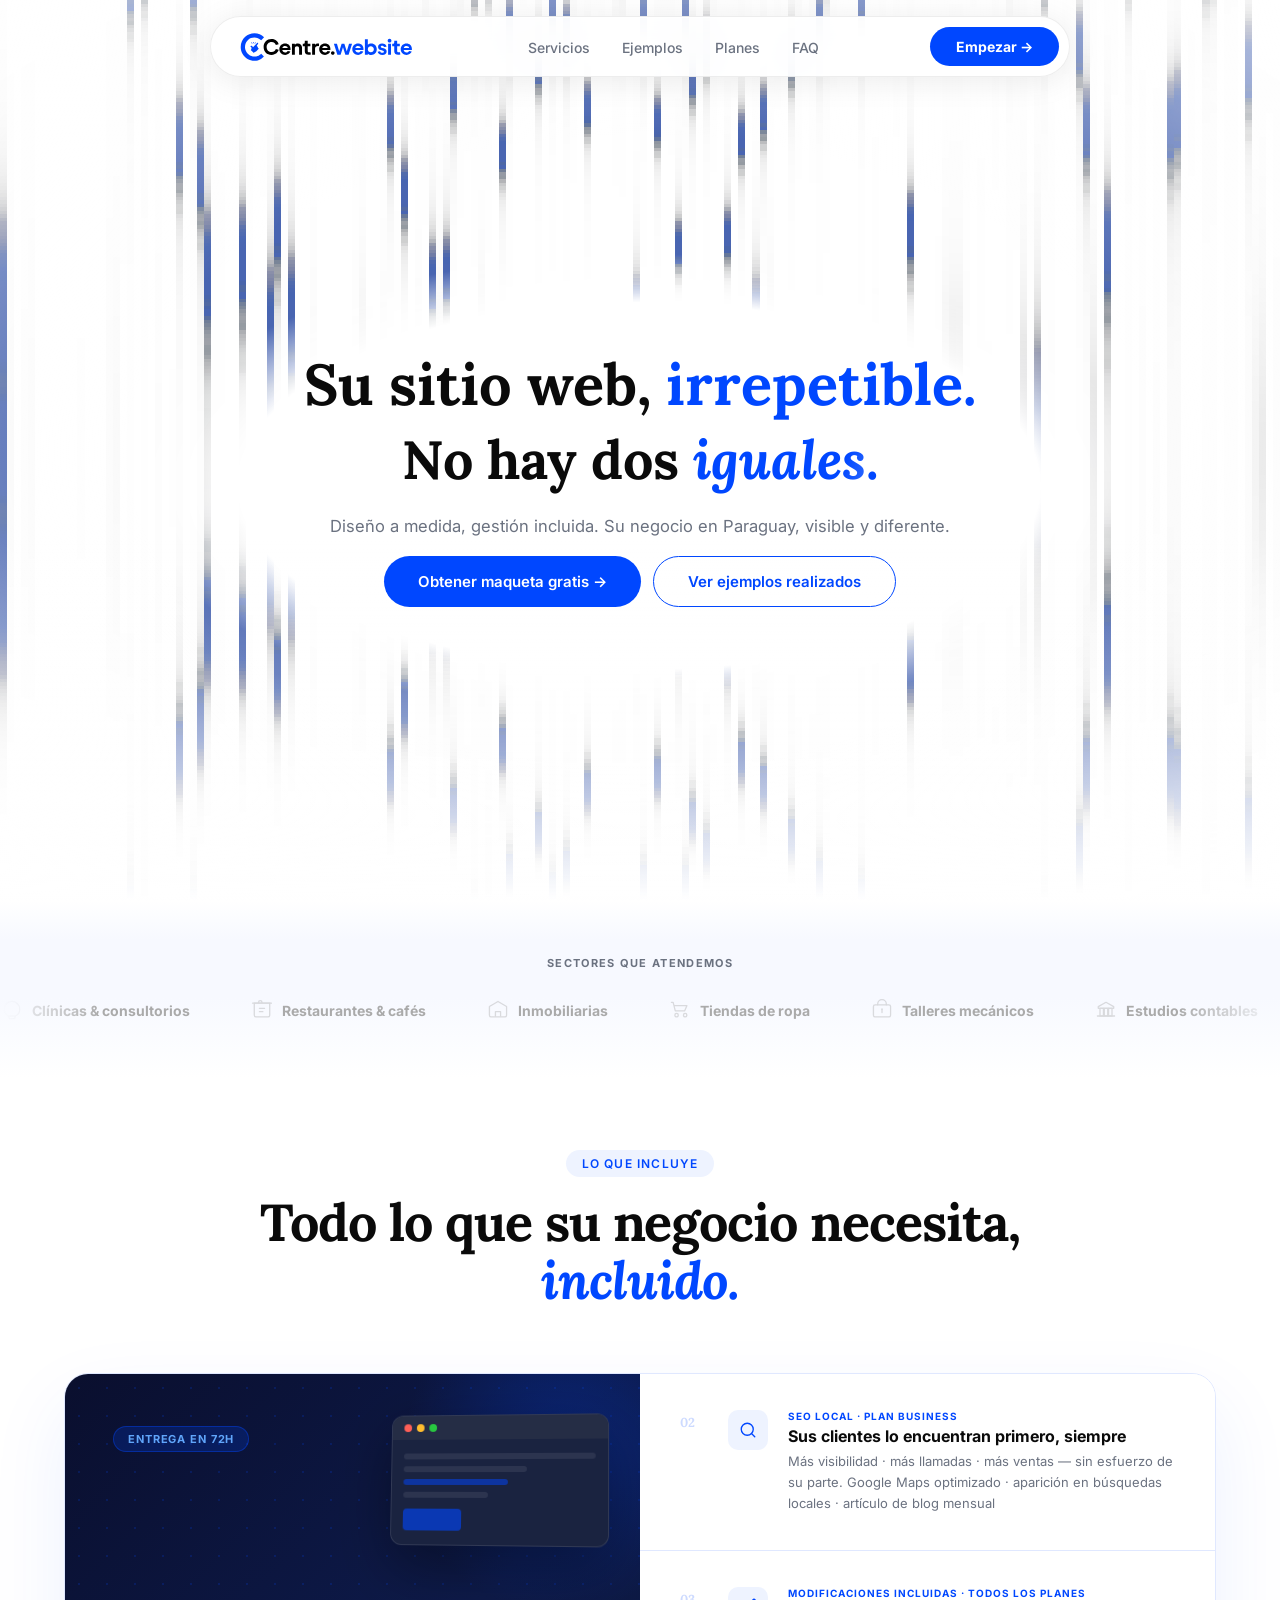
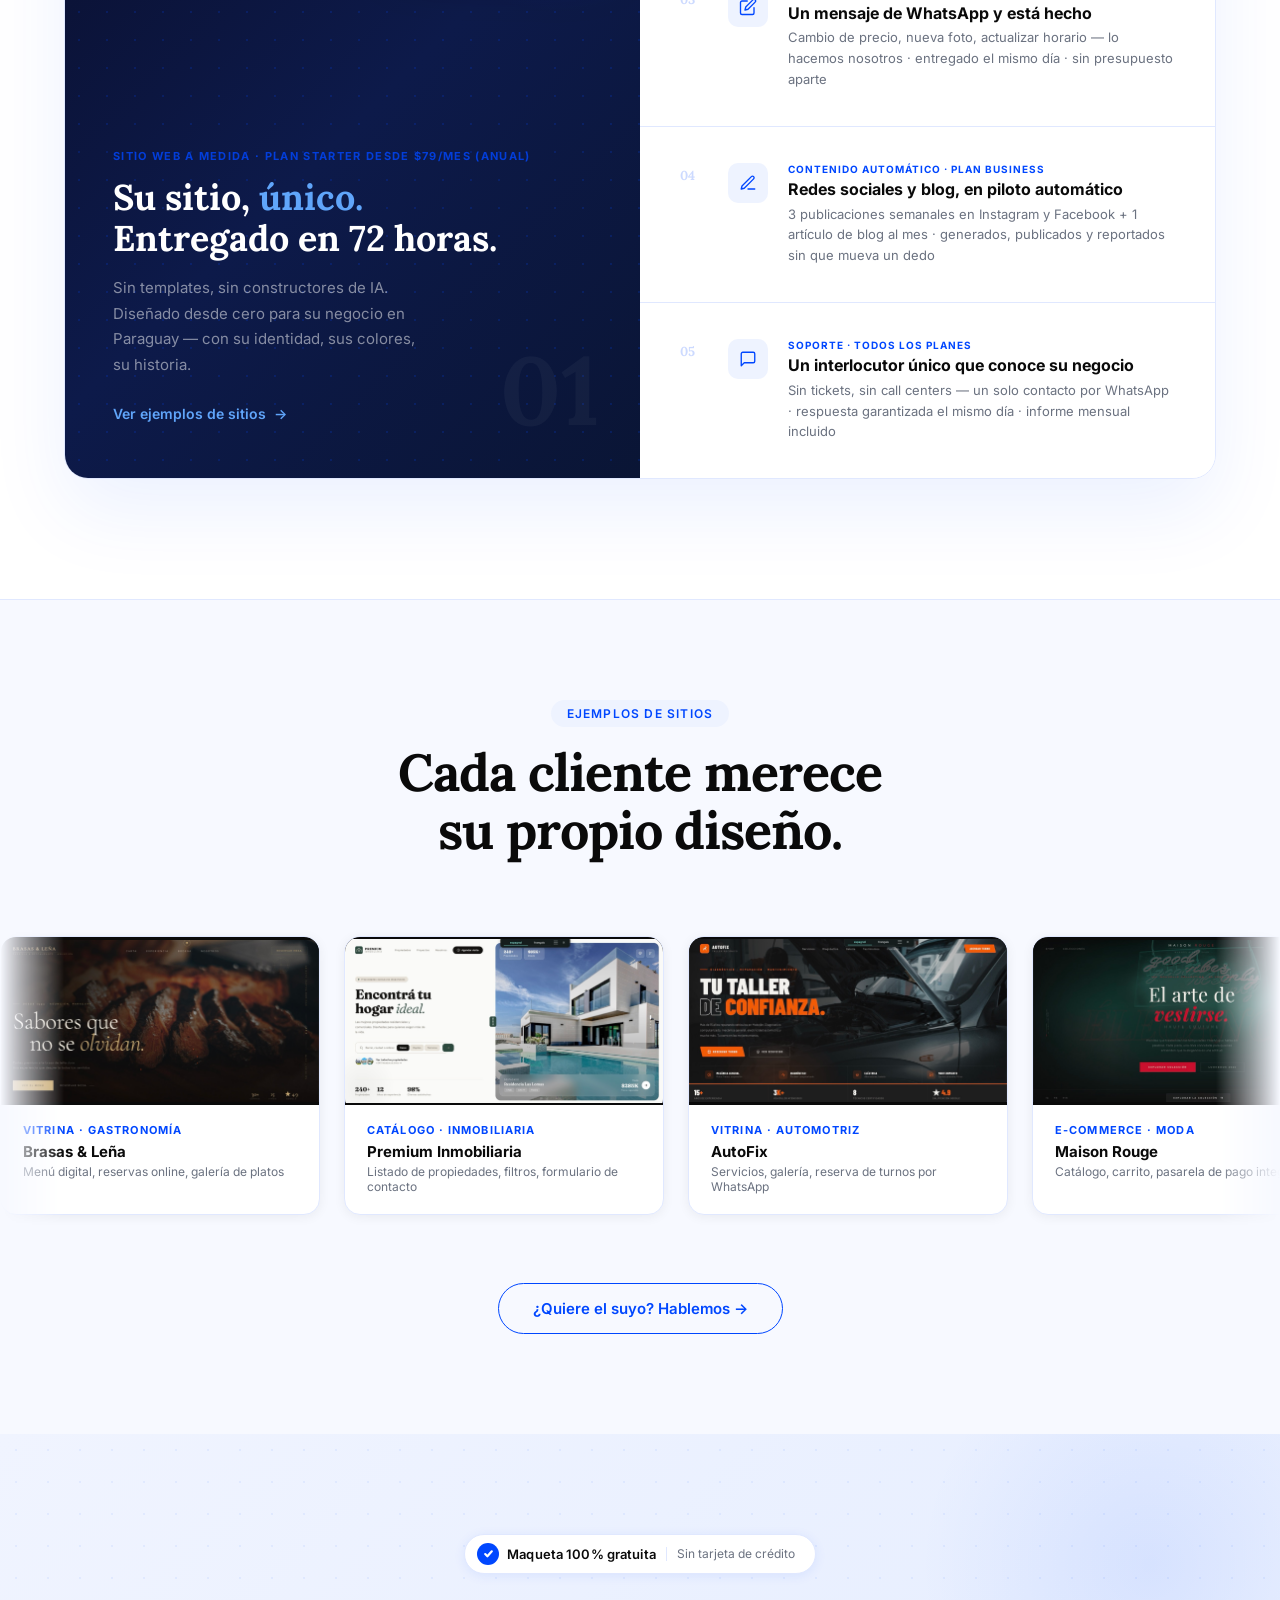
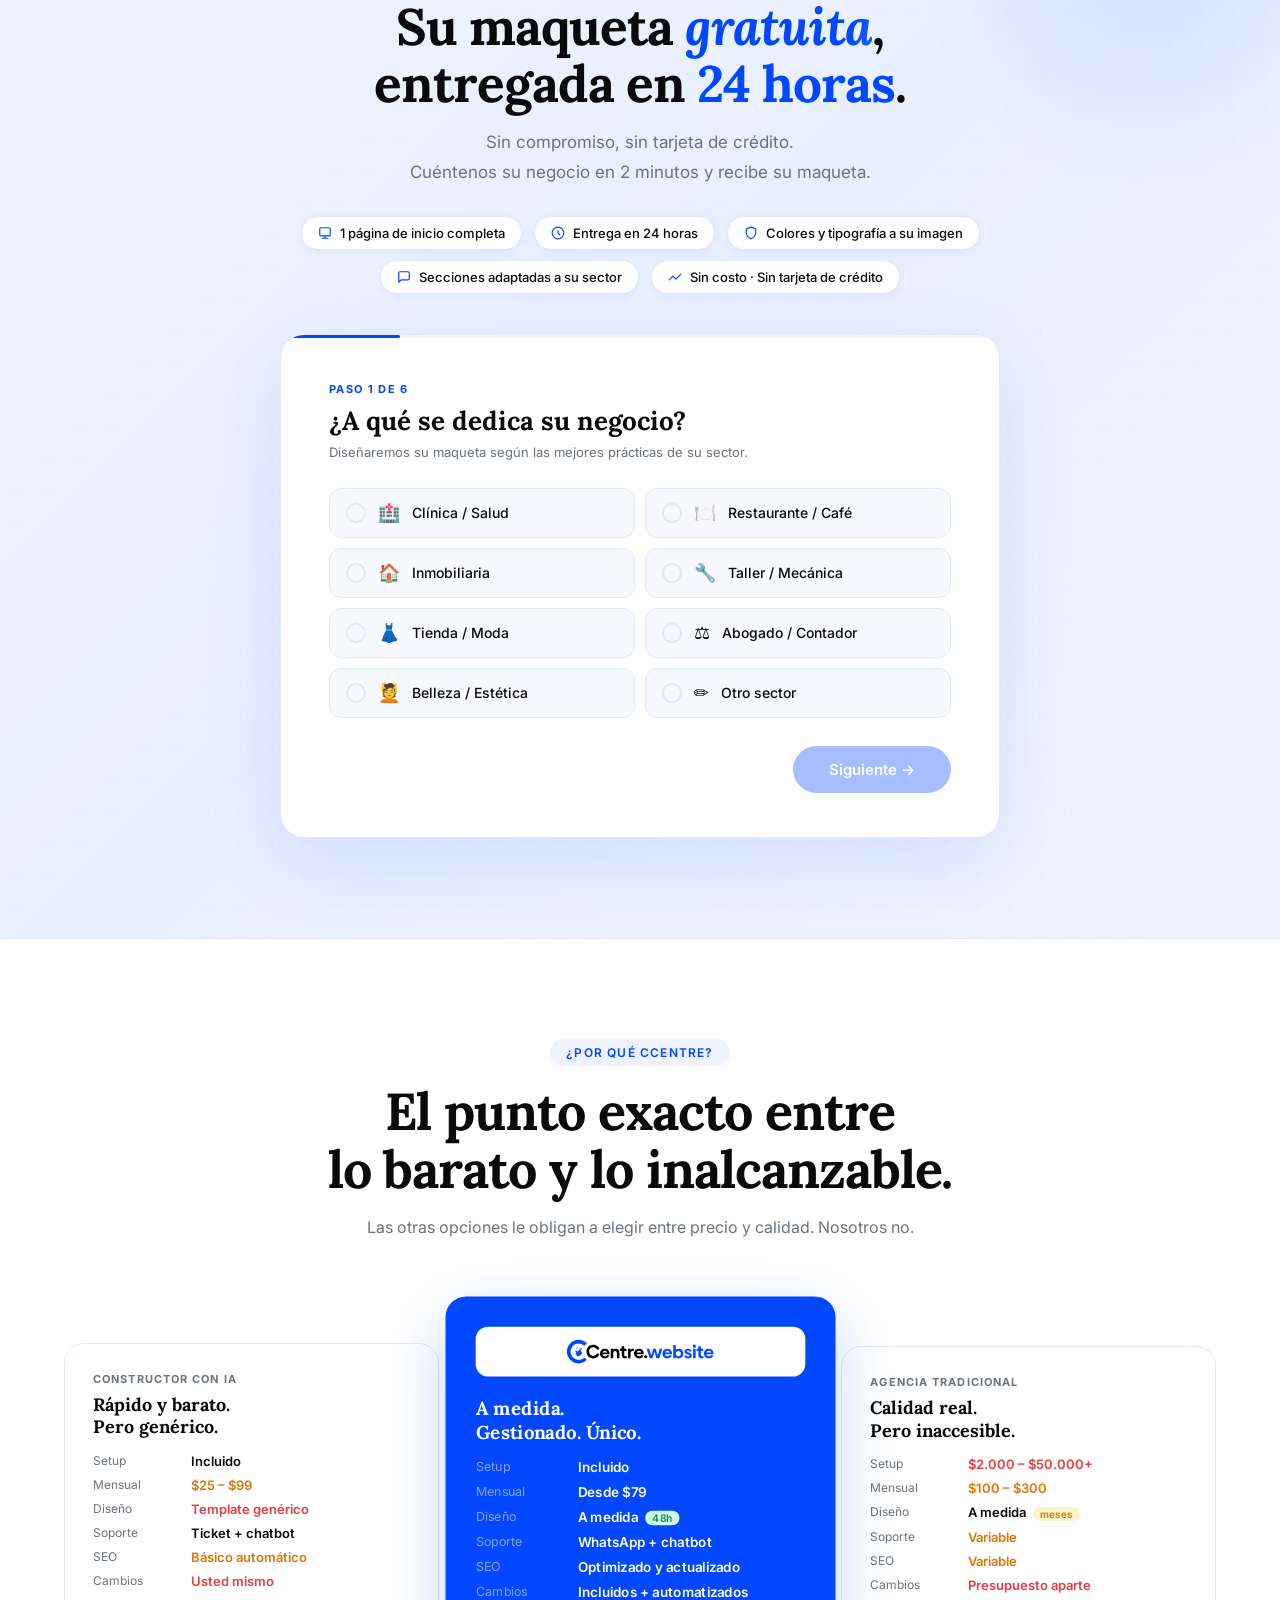
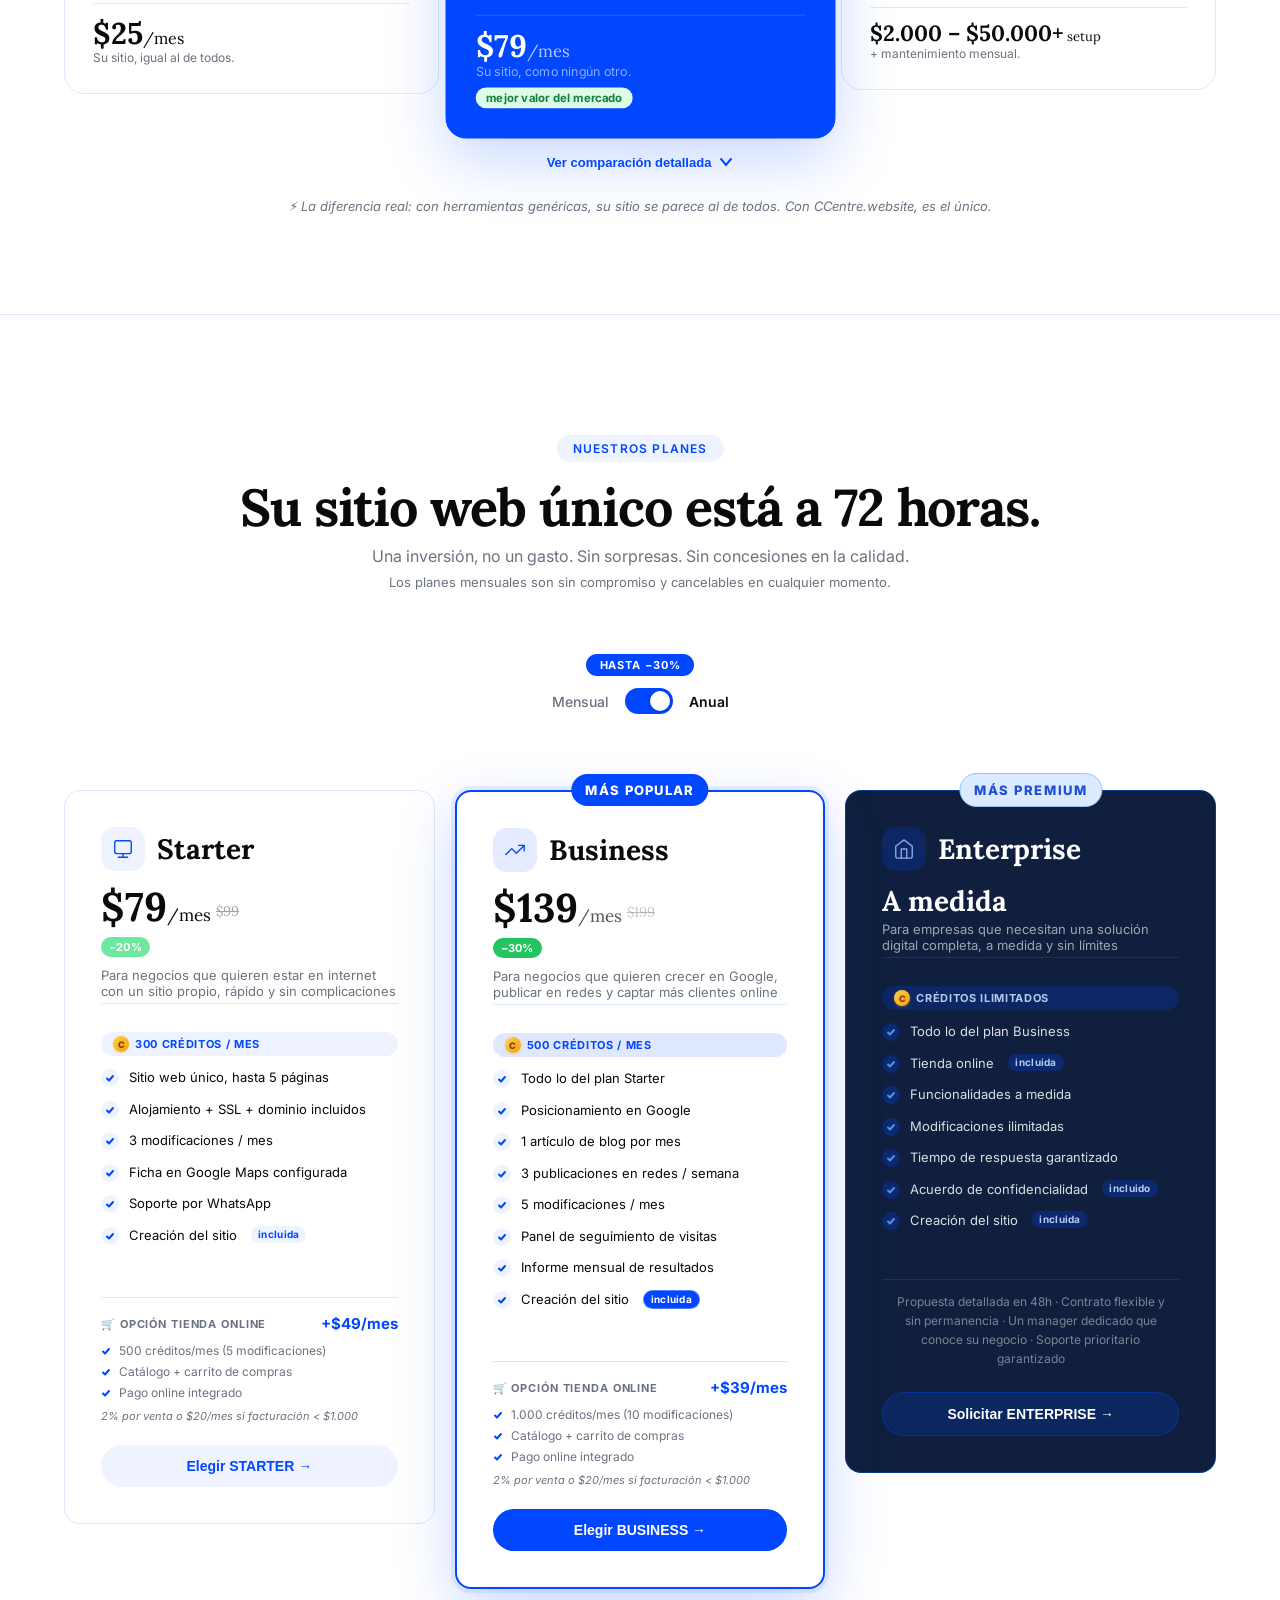
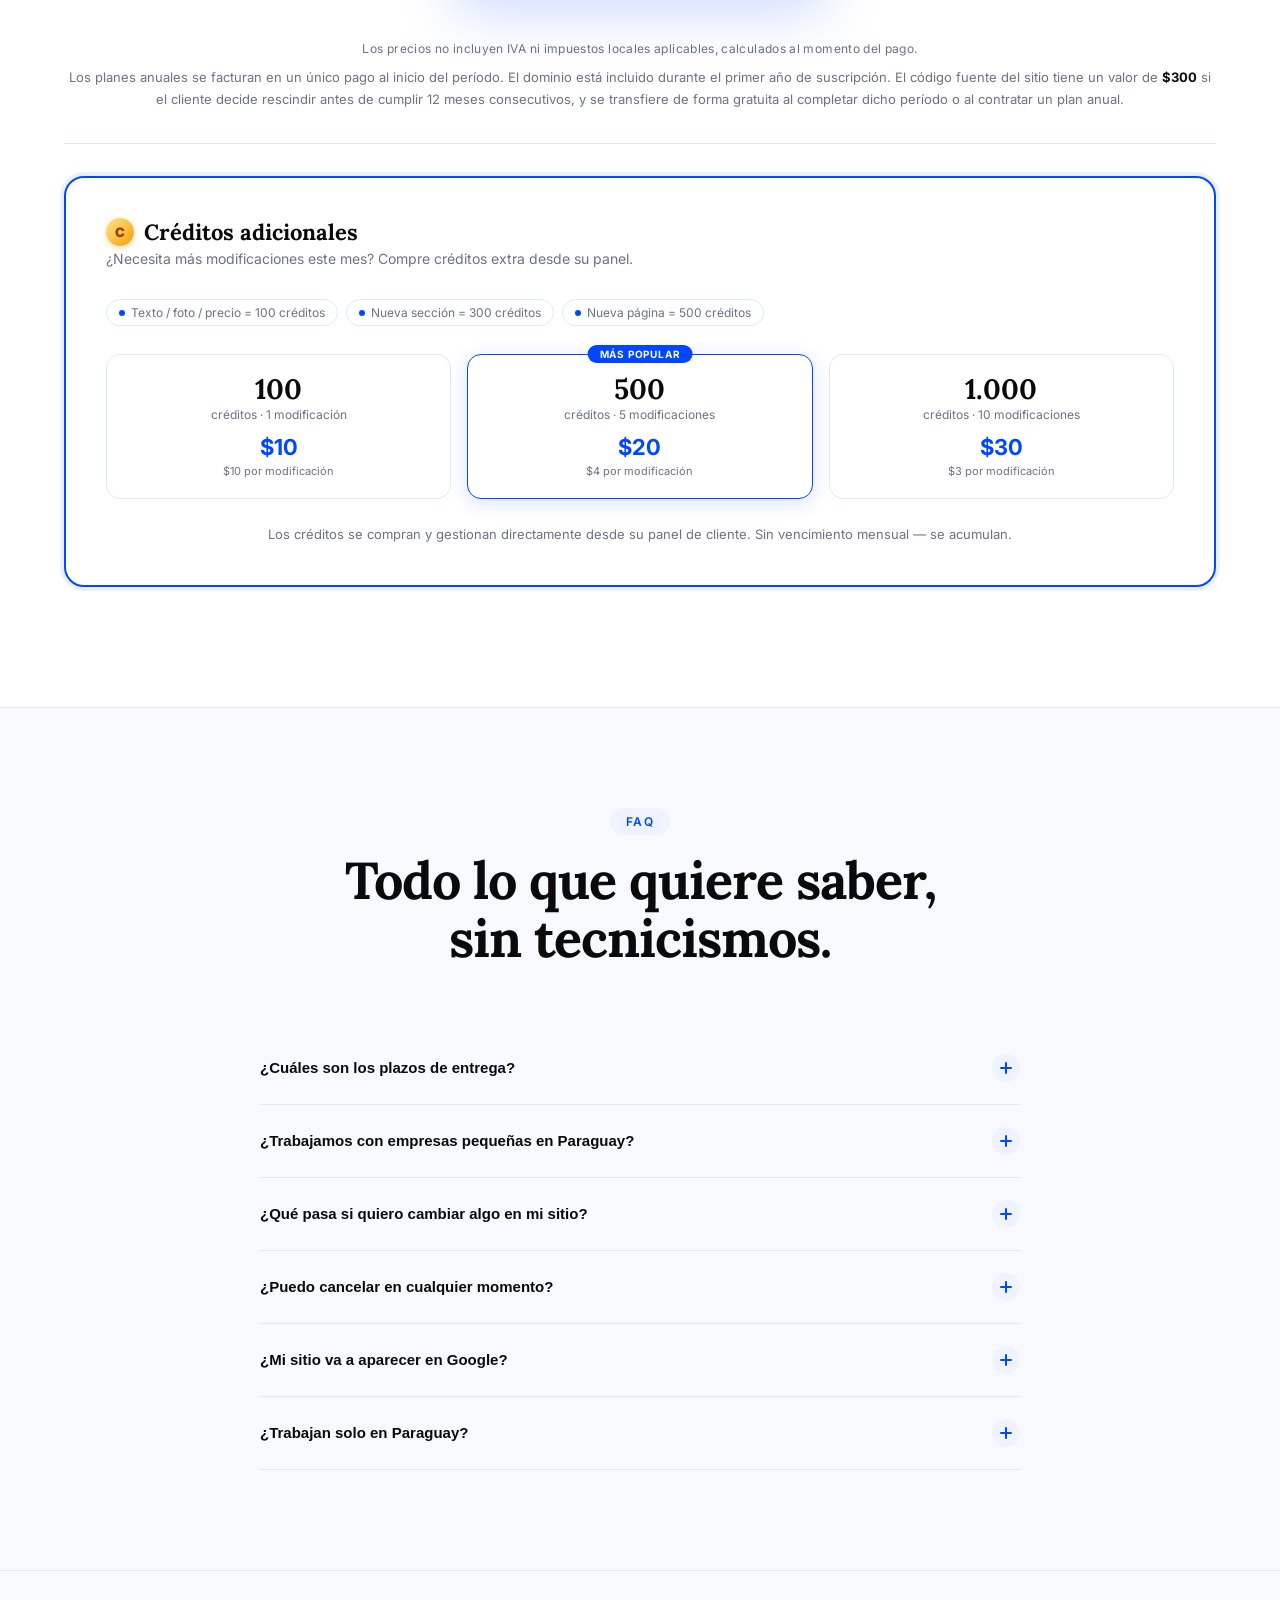
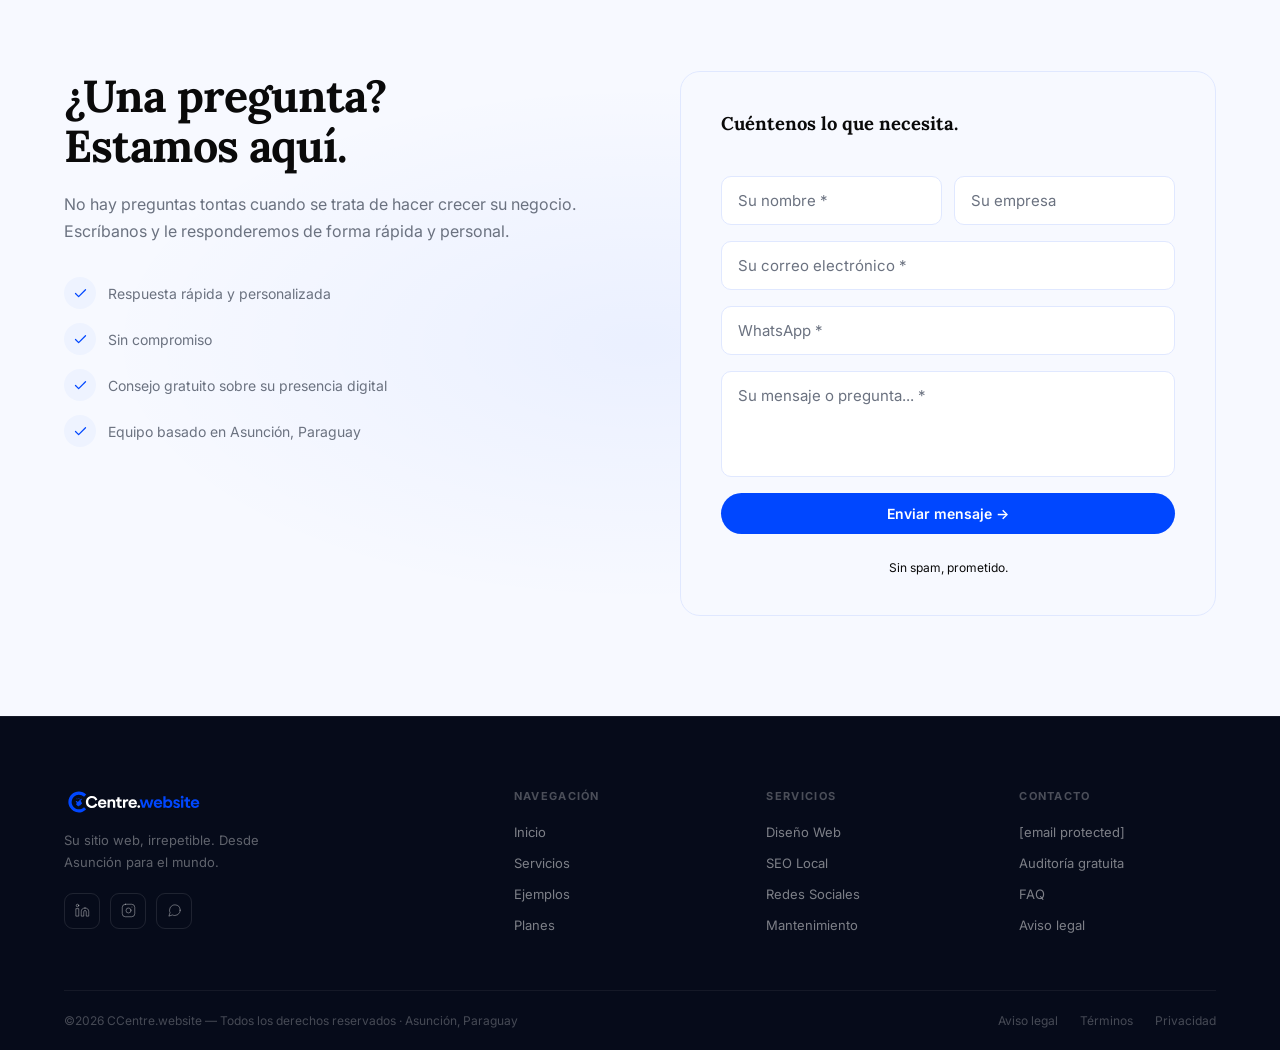
==== commit 835635c0: "Add files via upload" ====
--- a/index.html
+++ b/index.html
@@ -391,9 +391,7 @@
         <div class="port-info">
           <p class="port-tag">Vitrina · Gastronomía</p>
           <p class="port-title">Brasas &amp; Leña</p>
-          <p class="port-desc">Menú digital, reservas online, galería de platos</p>
-          <button class="port-zoom-btn" onclick="event.stopPropagation();openLightbox('images/image_01.jpg','Brasas &amp; Leña')">Ver completo →</button>
-          <button class="port-zoom-btn" onclick="event.stopPropagation();openLightbox('images/image_01.jpg','Brasas &amp; Leña')">Ver completo →</button></div>
+          <p class="port-desc">Menú digital, reservas online, galería de platos</p></div>
       </div>
 
       <div class="port-card" onclick="openLightbox('images/image_02.jpg','Premium Inmobiliaria')">
@@ -403,9 +401,7 @@
         <div class="port-info">
           <p class="port-tag">Catálogo · Inmobiliaria</p>
           <p class="port-title">Premium Inmobiliaria</p>
-          <p class="port-desc">Listado de propiedades, filtros, formulario de contacto</p>
-          <button class="port-zoom-btn" onclick="event.stopPropagation();openLightbox('images/image_02.jpg','Premium Inmobiliaria')">Ver completo →</button>
-          <button class="port-zoom-btn" onclick="event.stopPropagation();openLightbox('images/image_02.jpg','Premium Inmobiliaria')">Ver completo →</button></div>
+          <p class="port-desc">Listado de propiedades, filtros, formulario de contacto</p></div>
       </div>
 
       <div class="port-card" onclick="openLightbox('images/image_03.jpg','AutoFix')">
@@ -415,9 +411,7 @@
         <div class="port-info">
           <p class="port-tag">Vitrina · Automotriz</p>
           <p class="port-title">AutoFix</p>
-          <p class="port-desc">Servicios, galería, reserva de turnos por WhatsApp</p>
-          <button class="port-zoom-btn" onclick="event.stopPropagation();openLightbox('images/image_03.jpg','AutoFix')">Ver completo →</button>
-          <button class="port-zoom-btn" onclick="event.stopPropagation();openLightbox('images/image_03.jpg','AutoFix')">Ver completo →</button></div>
+          <p class="port-desc">Servicios, galería, reserva de turnos por WhatsApp</p></div>
       </div>
 
       <div class="port-card" onclick="openLightbox('images/image_04.jpg','Maison Rouge')">
@@ -427,9 +421,7 @@
         <div class="port-info">
           <p class="port-tag">E-commerce · Moda</p>
           <p class="port-title">Maison Rouge</p>
-          <p class="port-desc">Catálogo, carrito, pasarela de pago integrada</p>
-          <button class="port-zoom-btn" onclick="event.stopPropagation();openLightbox('images/image_04.jpg','Maison Rouge')">Ver completo →</button>
-          <button class="port-zoom-btn" onclick="event.stopPropagation();openLightbox('images/image_04.jpg','Maison Rouge')">Ver completo →</button></div>
+          <p class="port-desc">Catálogo, carrito, pasarela de pago integrada</p></div>
       </div>
 
       <div class="port-card" onclick="openLightbox('images/image_05.jpg','ClinicaVida')">
@@ -439,9 +431,7 @@
         <div class="port-info">
           <p class="port-tag">Vitrina · Salud</p>
           <p class="port-title">ClinicaVida</p>
-          <p class="port-desc">Reserva de turnos online, servicios, equipo médico</p>
-          <button class="port-zoom-btn" onclick="event.stopPropagation();openLightbox('images/image_05.jpg','ClinicaVida')">Ver completo →</button>
-          <button class="port-zoom-btn" onclick="event.stopPropagation();openLightbox('images/image_05.jpg','ClinicaVida')">Ver completo →</button></div>
+          <p class="port-desc">Reserva de turnos online, servicios, equipo médico</p></div>
       </div>
 
       <div class="port-card" onclick="openLightbox('images/image_01.jpg','Brasas &amp; Leña')">
--- a/style.css
+++ b/style.css
@@ -1740,6 +1740,3 @@
 .lightbox-close{position:fixed;top:20px;right:28px;color:#fff;font-size:36px;cursor:pointer;line-height:1;opacity:.8;transition:opacity .2s}
 .lightbox-close:hover{opacity:1}
 .lightbox-caption{position:fixed;bottom:24px;left:50%;transform:translateX(-50%);color:#fff;font-size:14px;opacity:.7;text-align:center}
-
-.port-zoom-btn{margin-top:10px;background:none;border:1px solid var(--blue);color:var(--blue);font-size:11px;font-weight:600;padding:6px 12px;border-radius:20px;cursor:pointer;transition:all .2s}
-.port-zoom-btn:hover{background:var(--blue);color:#fff}
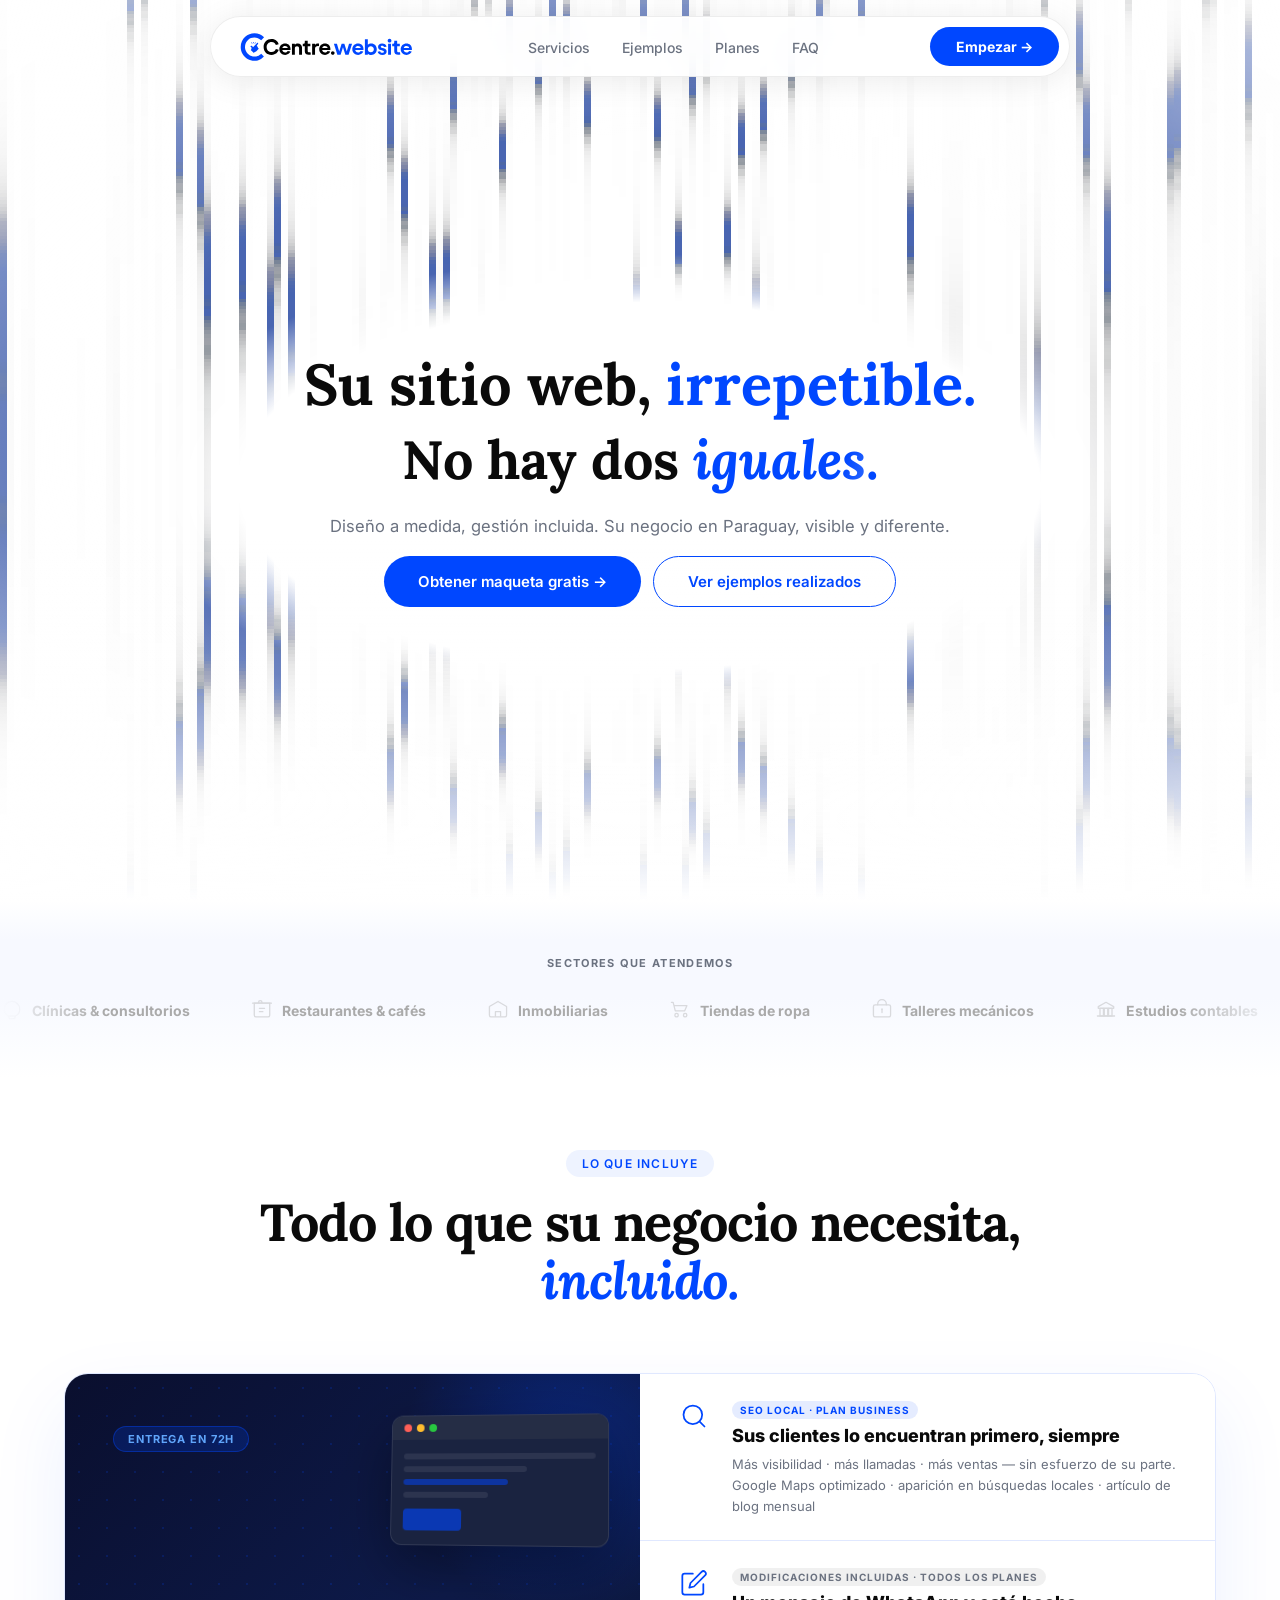
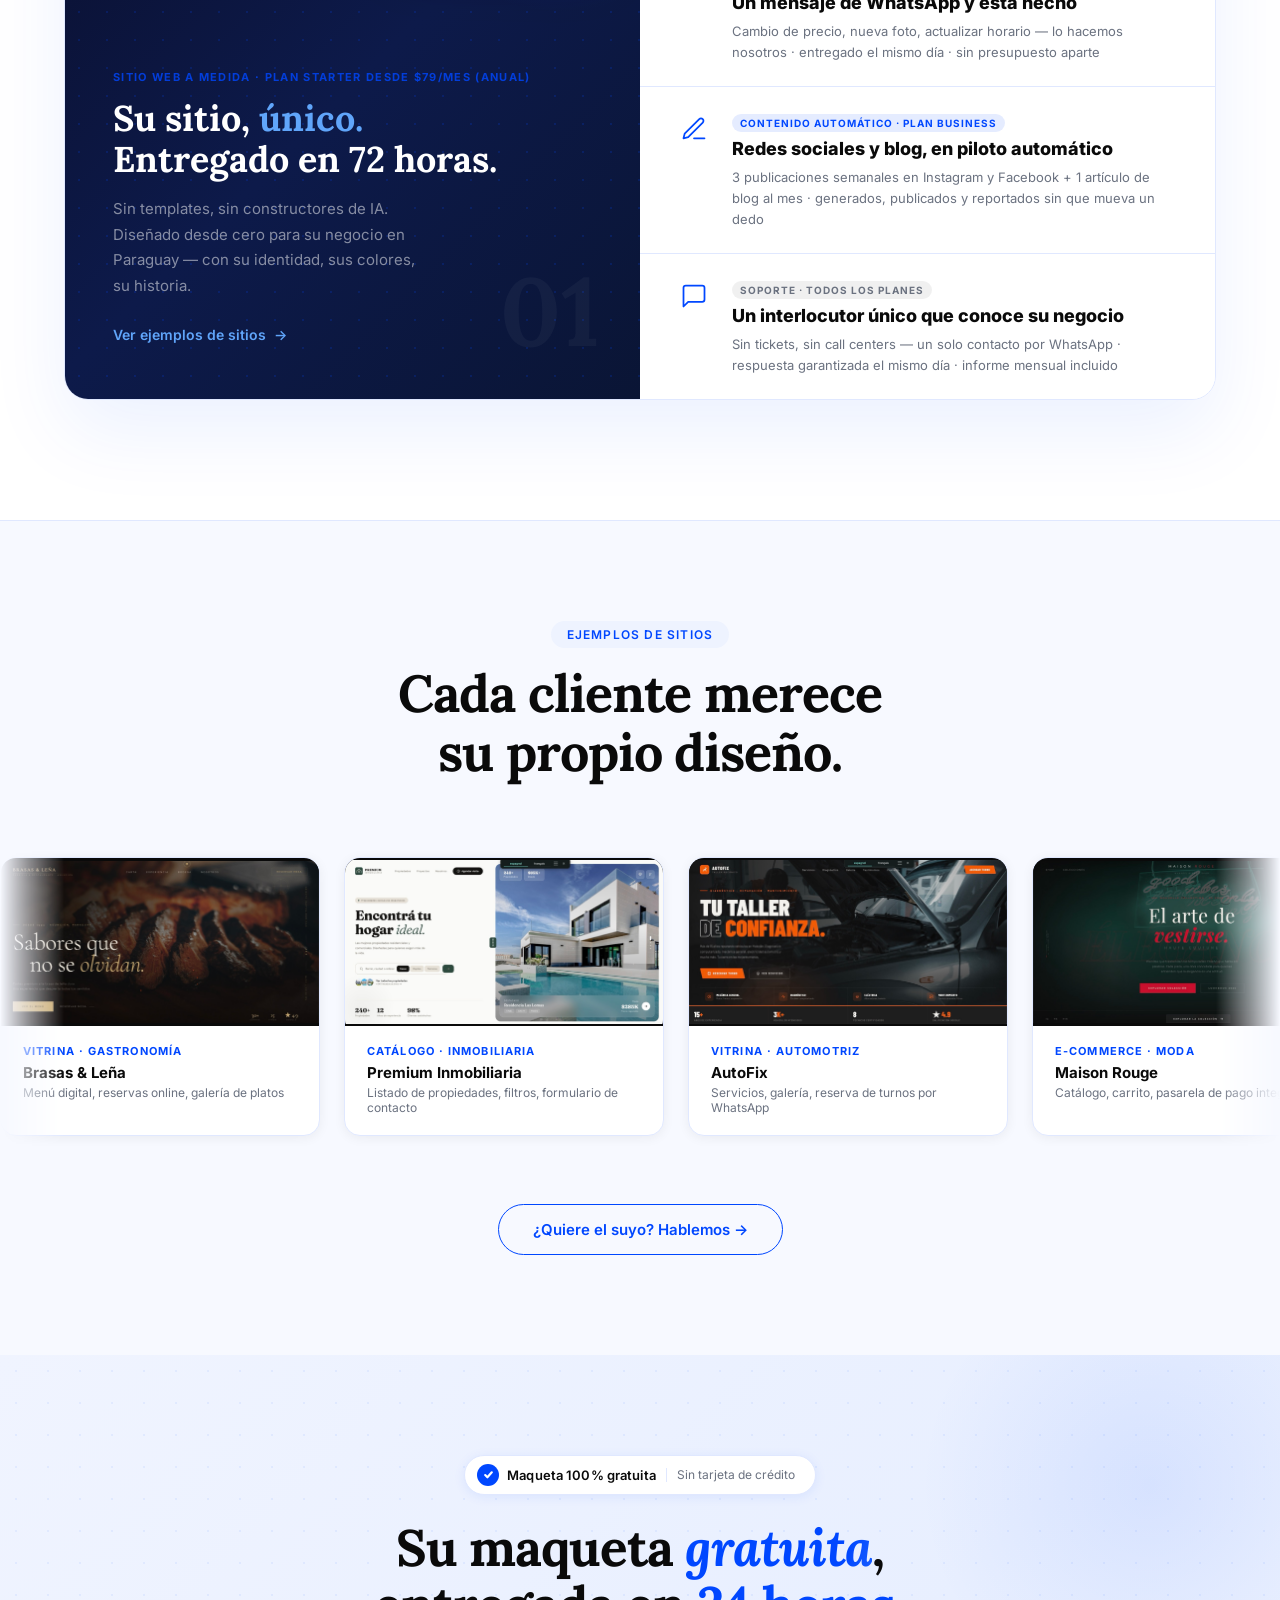
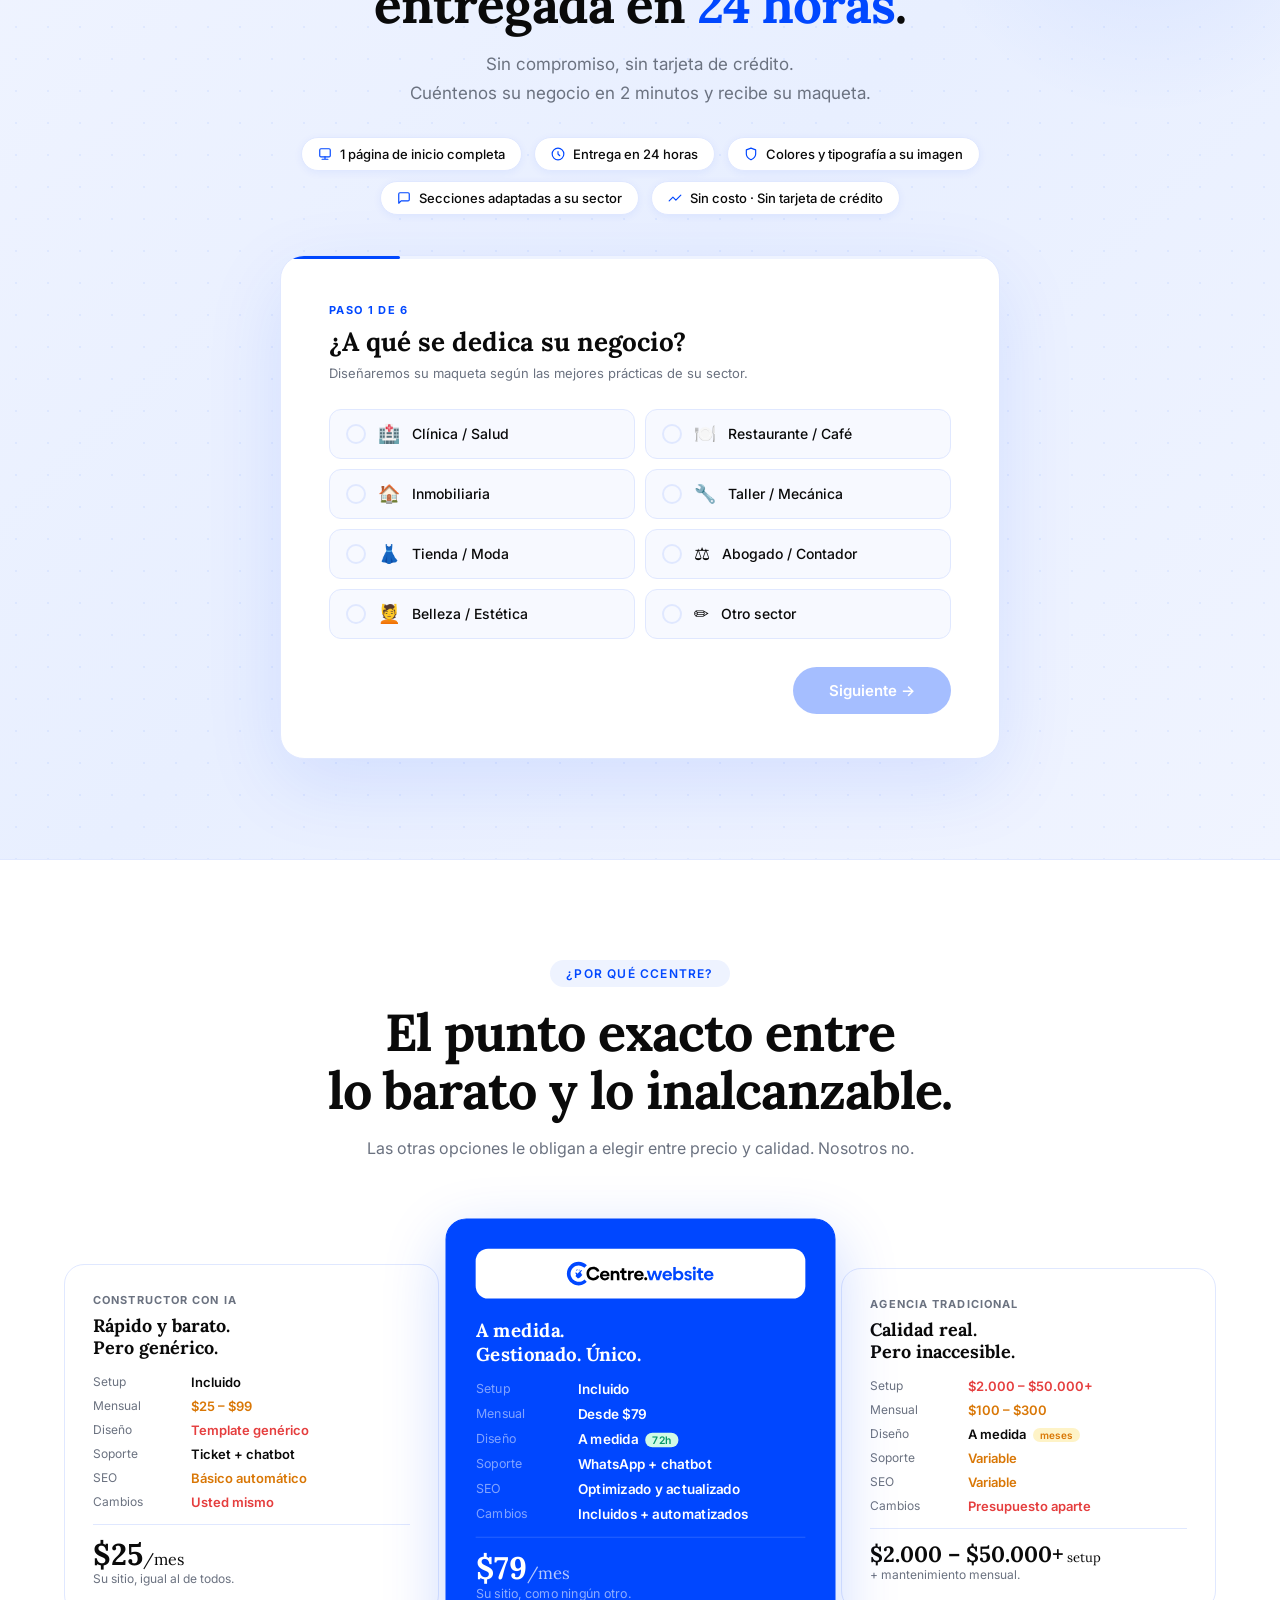
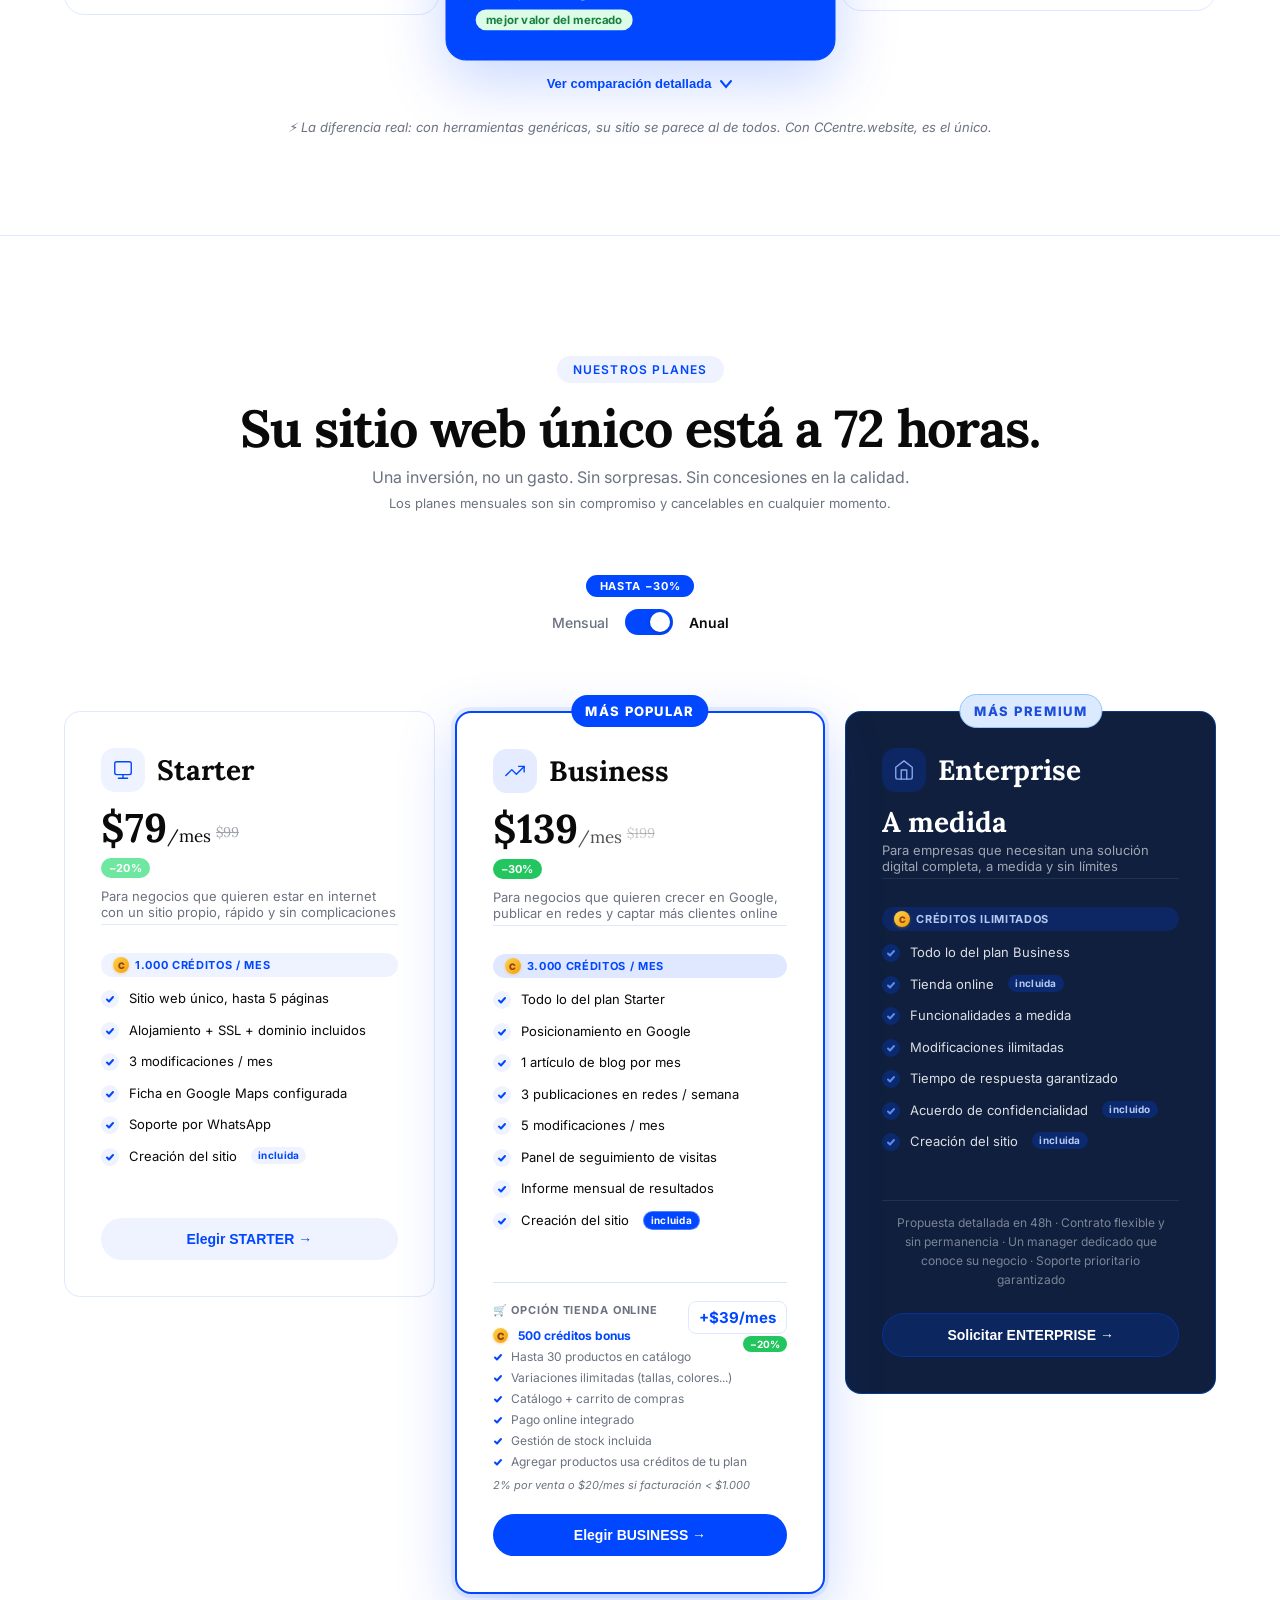
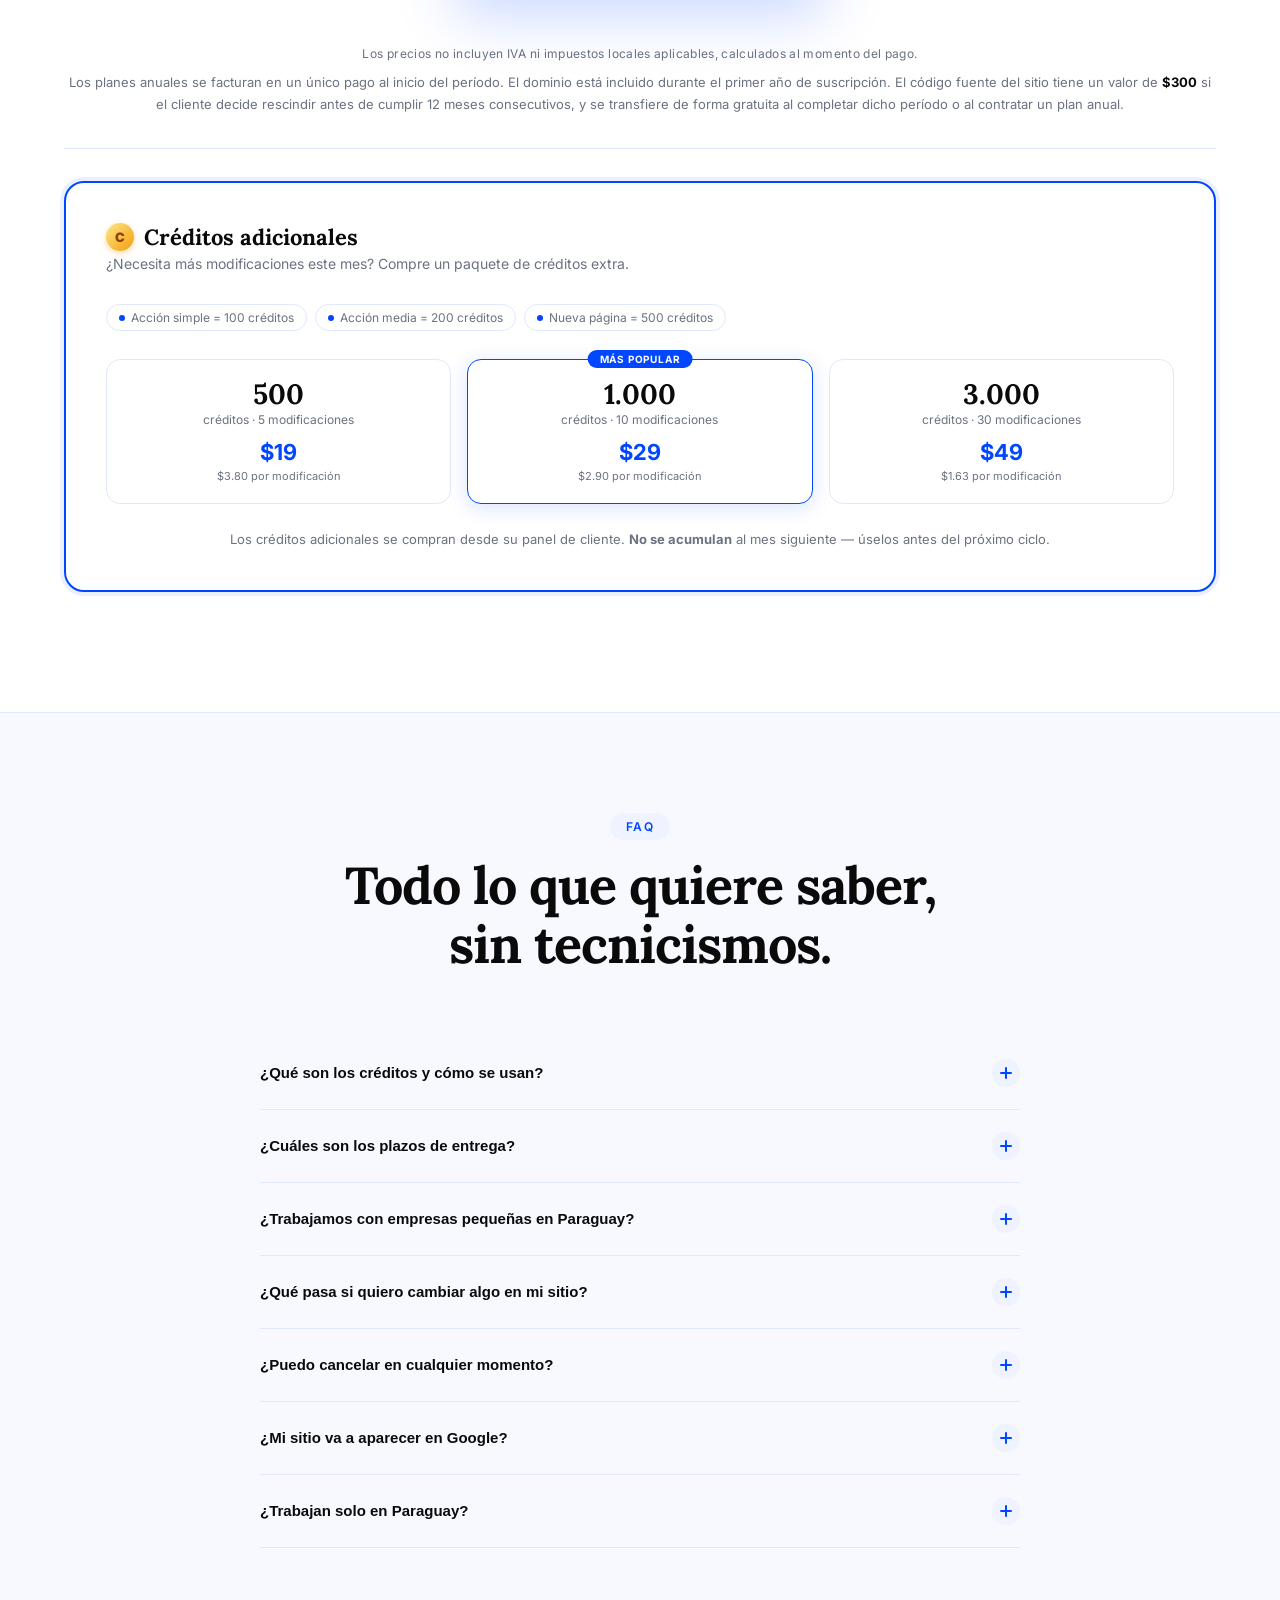
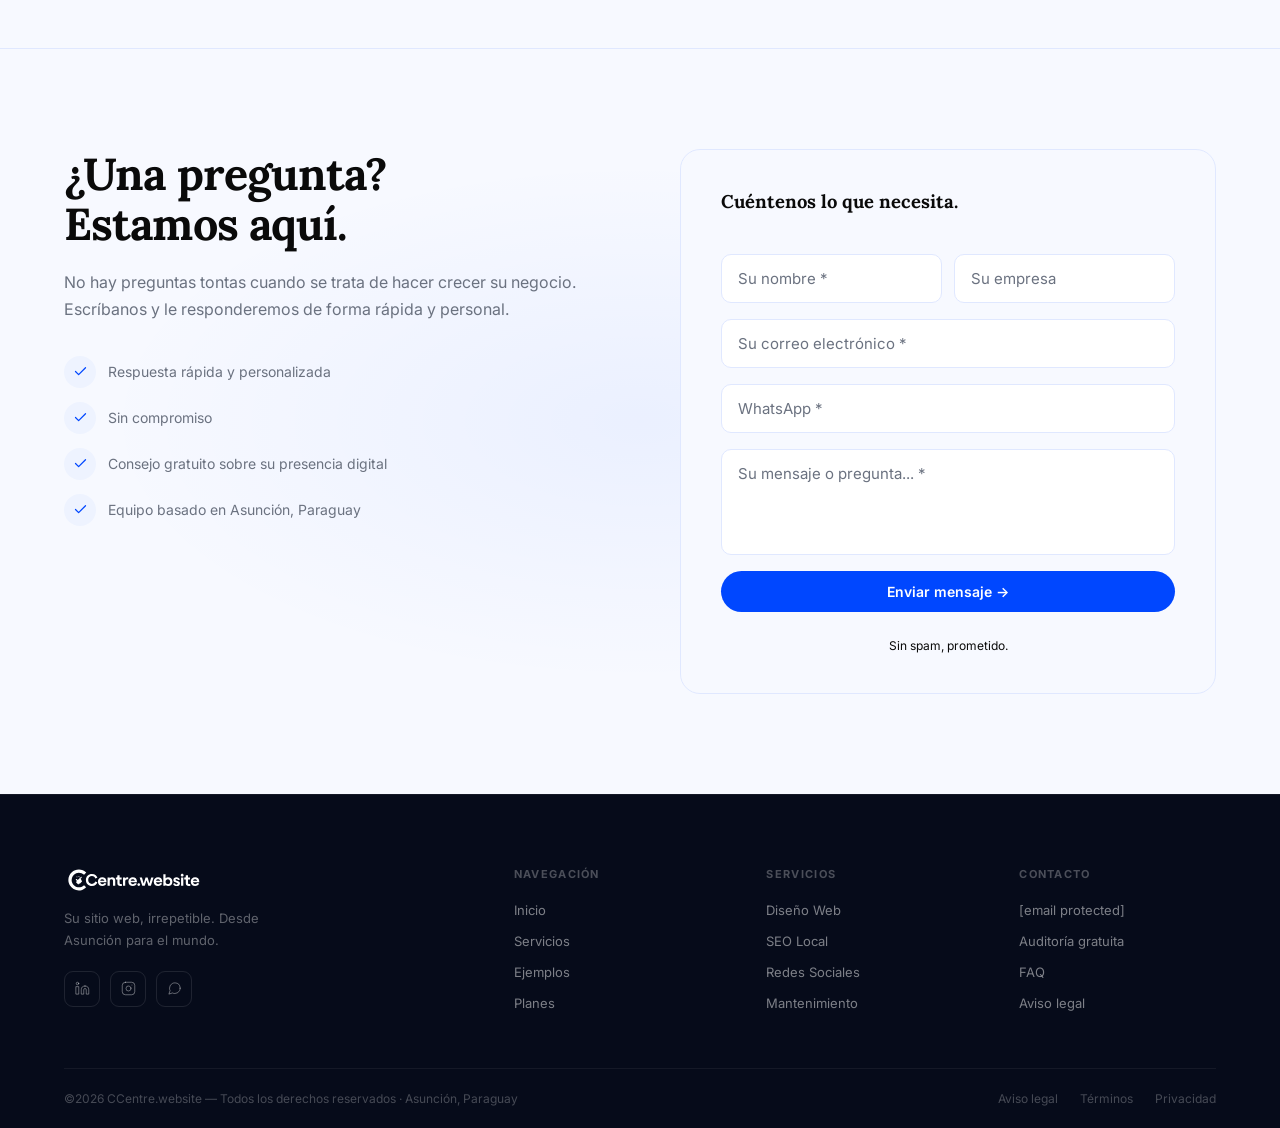
==== commit c64139fd: "Add files via upload" ====
--- a/index.html
+++ b/index.html
@@ -317,12 +317,11 @@
       <div class="svc-features">
 
         <div class="svc-feature">
-          <span class="svc-feature-num">02</span>
           <div class="svc-feature-icon">
             <svg viewBox="0 0 24 24"><circle cx="11" cy="11" r="8"/><path d="M21 21l-4.35-4.35"/></svg>
           </div>
           <div class="svc-feature-body">
-            <div class="svc-feature-tag">SEO Local · Plan Business</div>
+            <div class="svc-feature-tag svc-tag-business">SEO Local · Plan Business</div>
             <div class="svc-feature-title">Sus clientes lo encuentran primero, siempre</div>
             <div class="svc-feature-desc">Más visibilidad · más llamadas · más ventas — sin esfuerzo de su parte. Google Maps optimizado · aparición en búsquedas locales · artículo de blog mensual</div>
           </div>
@@ -330,12 +329,11 @@
         </div>
 
         <div class="svc-feature">
-          <span class="svc-feature-num">03</span>
           <div class="svc-feature-icon">
             <svg viewBox="0 0 24 24"><path d="M11 4H4a2 2 0 00-2 2v14a2 2 0 002 2h14a2 2 0 002-2v-7"/><path d="M18.5 2.5a2.121 2.121 0 013 3L12 15l-4 1 1-4 9.5-9.5z"/></svg>
           </div>
           <div class="svc-feature-body">
-            <div class="svc-feature-tag">Modificaciones incluidas · Todos los planes</div>
+            <div class="svc-feature-tag svc-tag-all">Modificaciones incluidas · Todos los planes</div>
             <div class="svc-feature-title">Un mensaje de WhatsApp y está hecho</div>
             <div class="svc-feature-desc">Cambio de precio, nueva foto, actualizar horario — lo hacemos nosotros · entregado el mismo día · sin presupuesto aparte</div>
           </div>
@@ -343,12 +341,11 @@
         </div>
 
         <div class="svc-feature">
-          <span class="svc-feature-num">04</span>
           <div class="svc-feature-icon">
             <svg viewBox="0 0 24 24"><path d="M12 20h9"/><path d="M16.5 3.5a2.121 2.121 0 013 3L7 19l-4 1 1-4L16.5 3.5z"/></svg>
           </div>
           <div class="svc-feature-body">
-            <div class="svc-feature-tag">Contenido automático · Plan Business</div>
+            <div class="svc-feature-tag svc-tag-business">Contenido automático · Plan Business</div>
             <div class="svc-feature-title">Redes sociales y blog, en piloto automático</div>
             <div class="svc-feature-desc">3 publicaciones semanales en Instagram y Facebook + 1 artículo de blog al mes · generados, publicados y reportados sin que mueva un dedo</div>
           </div>
@@ -356,12 +353,11 @@
         </div>
 
         <div class="svc-feature">
-          <span class="svc-feature-num">05</span>
           <div class="svc-feature-icon">
             <svg viewBox="0 0 24 24"><path d="M21 15a2 2 0 01-2 2H7l-4 4V5a2 2 0 012-2h14a2 2 0 012 2z"/></svg>
           </div>
           <div class="svc-feature-body">
-            <div class="svc-feature-tag">Soporte · Todos los planes</div>
+            <div class="svc-feature-tag svc-tag-all">Soporte · Todos los planes</div>
             <div class="svc-feature-title">Un interlocutor único que conoce su negocio</div>
             <div class="svc-feature-desc">Sin tickets, sin call centers — un solo contacto por WhatsApp · respuesta garantizada el mismo día · informe mensual incluido</div>
           </div>
@@ -760,7 +756,7 @@
         <div class="comp-3-rows">
           <div class="comp-3-row"><span class="comp-3-row-key">Setup</span><span class="comp-3-row-val">Incluido</span></div>
           <div class="comp-3-row"><span class="comp-3-row-key">Mensual</span><span class="comp-3-row-val">Desde $79</span></div>
-          <div class="comp-3-row"><span class="comp-3-row-key">Diseño</span><span class="comp-3-row-val">A medida <span class="tag-fast">48h</span></span></div>
+          <div class="comp-3-row"><span class="comp-3-row-key">Diseño</span><span class="comp-3-row-val">A medida <span class="tag-fast">72h</span></span></div>
           <div class="comp-3-row"><span class="comp-3-row-key">Soporte</span><span class="comp-3-row-val">WhatsApp + chatbot</span></div>
           <div class="comp-3-row"><span class="comp-3-row-key">SEO</span><span class="comp-3-row-val">Optimizado y actualizado</span></div>
           <div class="comp-3-row"><span class="comp-3-row-key">Cambios</span><span class="comp-3-row-val">Incluidos + automatizados</span></div>
@@ -872,9 +868,9 @@
         <p class="p-period">Para negocios que quieren estar en internet con un sitio propio, rápido y sin complicaciones</p>
         <div class="p-divider"></div>
         
-        <span class="p-credit-tag">
+        <span class="p-credit-tag" data-tooltip="Ver cómo usar los créditos en la FAQ ↓" style="cursor:help;position:relative">
           <span class="credit-coin" aria-hidden="true">C</span>
-          300 créditos / mes
+          1.000 créditos / mes
         </span>
         <ul class="p-features">
           <li class="p-feat"><span class="chk"><svg viewBox="0 0 10 10" fill="none" stroke-width="2" stroke-linecap="round" stroke-linejoin="round"><polyline points="2,5.5 4,7.5 8,3"/></svg></span>Sitio web único, hasta 5 páginas</li>
@@ -884,19 +880,7 @@
           <li class="p-feat"><span class="chk"><svg viewBox="0 0 10 10" fill="none" stroke-width="2" stroke-linecap="round" stroke-linejoin="round"><polyline points="2,5.5 4,7.5 8,3"/></svg></span>Soporte por WhatsApp</li>
           <li class="p-feat"><span class="chk"><svg viewBox="0 0 10 10" fill="none" stroke-width="2" stroke-linecap="round" stroke-linejoin="round"><polyline points="2,5.5 4,7.5 8,3"/></svg></span>Creación del sitio <span class="badge-incluida">incluida</span></li>
         </ul>
-        <div class="ecom-addon">
-          <div class="ecom-addon-header">
-            <span class="ecom-addon-label">🛒 Opción tienda online</span>
-            <span class="ecom-addon-price">+$49/mes</span>
-          </div>
-          <div class="ecom-addon-feats">
-            <div class="ecom-addon-feat"><svg viewBox="0 0 10 10" fill="none" stroke-width="2" stroke-linecap="round" stroke-linejoin="round"><polyline points="2,5.5 4,7.5 8,3"/></svg>500 créditos/mes (5 modificaciones)</div>
-            <div class="ecom-addon-feat"><svg viewBox="0 0 10 10" fill="none" stroke-width="2" stroke-linecap="round" stroke-linejoin="round"><polyline points="2,5.5 4,7.5 8,3"/></svg>Catálogo + carrito de compras</div>
-            <div class="ecom-addon-feat"><svg viewBox="0 0 10 10" fill="none" stroke-width="2" stroke-linecap="round" stroke-linejoin="round"><polyline points="2,5.5 4,7.5 8,3"/></svg>Pago online integrado</div>
-          </div>
-          <p class="ecom-note">2% por venta o $20/mes si facturación &lt; $1.000</p>
-        </div>
-        <button class="p-cta" style="margin-top:20px" onclick="goEmpezar('starter')">Elegir STARTER →</button>
+                <button class="p-cta" style="margin-top:20px" onclick="goEmpezar('starter')">Elegir STARTER →</button>
       </div>
 
       
@@ -914,9 +898,9 @@
         <p class="p-price p-price-monthly">$199<span style="font-size:17px;font-weight:400;opacity:.7">/mes</span></p>
                 <p class="p-period">Para negocios que quieren crecer en Google, publicar en redes y captar más clientes online</p>
         <div class="p-divider"></div>
-        <span class="p-credit-tag">
+        <span class="p-credit-tag" data-tooltip="Ver cómo usar los créditos en la FAQ ↓" style="cursor:help;position:relative">
           <span class="credit-coin" aria-hidden="true">C</span>
-          500 créditos / mes
+          3.000 créditos / mes
         </span>
         <ul class="p-features">
           <li class="p-feat"><span class="chk"><svg viewBox="0 0 10 10" fill="none" stroke-width="2" stroke-linecap="round" stroke-linejoin="round"><polyline points="2,5.5 4,7.5 8,3"/></svg></span>Todo lo del plan Starter</li>
@@ -929,14 +913,24 @@
           <li class="p-feat"><span class="chk"><svg viewBox="0 0 10 10" fill="none" stroke-width="2" stroke-linecap="round" stroke-linejoin="round"><polyline points="2,5.5 4,7.5 8,3"/></svg></span>Creación del sitio <span class="badge-incluida">incluida</span></li>
         </ul>
         <div class="ecom-addon">
-          <div class="ecom-addon-header">
-            <span class="ecom-addon-label" style="color:var(--text-muted)">🛒 Opción tienda online</span>
-            <span class="ecom-addon-price">+$39/mes</span>
-          </div>
-          <div class="ecom-addon-feats">
-            <div class="ecom-addon-feat"><svg viewBox="0 0 10 10" fill="none" stroke-width="2" stroke-linecap="round" stroke-linejoin="round"><polyline points="2,5.5 4,7.5 8,3"/></svg>1.000 créditos/mes (10 modificaciones)</div>
+          <div class="ecom-addon-header" style="align-items:flex-start">
+            <span class="ecom-addon-label" style="color:var(--text-muted);padding-top:4px">🛒 Opción tienda online</span>
+            <div style="display:flex;flex-direction:column;align-items:flex-end;gap:0;position:relative;margin-top:2px">
+              <div style="border:1.5px solid var(--blue-border);border-radius:8px;padding:6px 10px;text-align:right">
+                <span class="ecom-addon-price p-price-annual">+$39/mes</span>
+                <span class="ecom-addon-price p-price-monthly">+$49/mes</span>
+              </div>
+              <span class="p-discount-badge billing-annual-only" style="display:none;font-size:10px;padding:2px 7px;position:absolute;top:calc(100% - 6px);right:0">−20%</span>
+            </div>
+          </div>
+          <div class="ecom-addon-feats" style="margin-top:0">
+            <div class="ecom-addon-feat" style="font-weight:700;color:var(--blue)"><span class="credit-coin" aria-hidden="true" style="font-size:10px;width:15px;height:15px;margin-right:2px">C</span>500 créditos bonus</div>
+            <div class="ecom-addon-feat"><svg viewBox="0 0 10 10" fill="none" stroke-width="2" stroke-linecap="round" stroke-linejoin="round"><polyline points="2,5.5 4,7.5 8,3"/></svg>Hasta 30 productos en catálogo</div>
+            <div class="ecom-addon-feat"><svg viewBox="0 0 10 10" fill="none" stroke-width="2" stroke-linecap="round" stroke-linejoin="round"><polyline points="2,5.5 4,7.5 8,3"/></svg>Variaciones ilimitadas (tallas, colores...)</div>
             <div class="ecom-addon-feat"><svg viewBox="0 0 10 10" fill="none" stroke-width="2" stroke-linecap="round" stroke-linejoin="round"><polyline points="2,5.5 4,7.5 8,3"/></svg>Catálogo + carrito de compras</div>
             <div class="ecom-addon-feat"><svg viewBox="0 0 10 10" fill="none" stroke-width="2" stroke-linecap="round" stroke-linejoin="round"><polyline points="2,5.5 4,7.5 8,3"/></svg>Pago online integrado</div>
+            <div class="ecom-addon-feat"><svg viewBox="0 0 10 10" fill="none" stroke-width="2" stroke-linecap="round" stroke-linejoin="round"><polyline points="2,5.5 4,7.5 8,3"/></svg>Gestión de stock incluida</div>
+            <div class="ecom-addon-feat"><svg viewBox="0 0 10 10" fill="none" stroke-width="2" stroke-linecap="round" stroke-linejoin="round"><polyline points="2,5.5 4,7.5 8,3"/></svg>Agregar productos usa créditos de tu plan</div>
           </div>
           <p class="ecom-note">2% por venta o $20/mes si facturación &lt; $1.000</p>
         </div>
@@ -995,36 +989,36 @@
       <div class="credits-block-header">
         <div>
           <p class="credits-title" style="display:flex;align-items:center;gap:10px"><span class="credit-coin-lg" aria-hidden="true">C</span>Créditos adicionales</p>
-          <p class="credits-subtitle">¿Necesita más modificaciones este mes? Compre créditos extra desde su panel.</p>
+          <p class="credits-subtitle">¿Necesita más modificaciones este mes? Compre un paquete de créditos extra.</p>
         </div>
         <div class="credits-scale">
-          <div class="scale-item"><span class="scale-dot"></span>Texto / foto / precio = 100 créditos</div>
-          <div class="scale-item"><span class="scale-dot"></span>Nueva sección = 300 créditos</div>
+          <div class="scale-item"><span class="scale-dot"></span>Acción simple = 100 créditos</div>
+          <div class="scale-item"><span class="scale-dot"></span>Acción media = 200 créditos</div>
           <div class="scale-item"><span class="scale-dot"></span>Nueva página = 500 créditos</div>
         </div>
       </div>
       <div class="credits-grid">
         <div class="credit-pack">
-          <span class="credit-amount">100</span>
-          <p class="credit-label">créditos · 1 modificación</p>
-          <p class="credit-price">$10</p>
-          <p class="credit-per">$10 por modificación</p>
+          <span class="credit-amount">500</span>
+          <p class="credit-label">créditos · 5 modificaciones</p>
+          <p class="credit-price">$19</p>
+          <p class="credit-per">$3.80 por modificación</p>
         </div>
         <div class="credit-pack best">
           <span class="credit-pack-badge">Más popular</span>
-          <span class="credit-amount">500</span>
-          <p class="credit-label">créditos · 5 modificaciones</p>
-          <p class="credit-price">$20</p>
-          <p class="credit-per">$4 por modificación</p>
-        </div>
-        <div class="credit-pack">
           <span class="credit-amount">1.000</span>
           <p class="credit-label">créditos · 10 modificaciones</p>
-          <p class="credit-price">$30</p>
-          <p class="credit-per">$3 por modificación</p>
-        </div>
-      </div>
-      <p class="credits-note">Los créditos se compran y gestionan directamente desde su panel de cliente. Sin vencimiento mensual — se acumulan.</p>
+          <p class="credit-price">$29</p>
+          <p class="credit-per">$2.90 por modificación</p>
+        </div>
+        <div class="credit-pack">
+          <span class="credit-amount">3.000</span>
+          <p class="credit-label">créditos · 30 modificaciones</p>
+          <p class="credit-price">$49</p>
+          <p class="credit-per">$1.63 por modificación</p>
+        </div>
+      </div>
+      <p class="credits-note"><p class="credits-note">Los créditos adicionales se compran desde su panel de cliente. <strong>No se acumulan</strong> al mes siguiente — úselos antes del próximo ciclo.</p>
     </div>
 
   </div>
@@ -1038,6 +1032,35 @@
       <h2 class="section-h2">Todo lo que quiere saber,<br>sin tecnicismos.</h2>
     </div>
     <div class="faq-wrap">
+
+      <div class="faq-item fade-up">
+        <button class="faq-q" aria-expanded="false">¿Qué son los créditos y cómo se usan?<span class="faq-icon"><svg viewBox="0 0 14 14" fill="none" stroke-width="2" stroke-linecap="round"><line x1="7" y1="2" x2="7" y2="12"/><line x1="2" y1="7" x2="12" y2="7"/></svg></span></button>
+        <div class="faq-a">
+          <p>Los créditos son la unidad de trabajo incluida en su plan. Cada acción sobre su sitio o presencia digital consume una cantidad fija de créditos:</p>
+          <table style="width:100%;border-collapse:collapse;margin-top:12px;font-size:13px">
+            <thead>
+              <tr style="border-bottom:1px solid var(--blue-border)">
+                <th style="text-align:left;padding:6px 8px;color:var(--text-muted);font-weight:600">Acción</th>
+                <th style="text-align:center;padding:6px 8px;color:var(--text-muted);font-weight:600">Créditos</th>
+              </tr>
+            </thead>
+            <tbody>
+              <tr style="border-bottom:1px solid var(--blue-border)"><td style="padding:6px 8px">Modificación de texto, precios u horarios</td><td style="text-align:center;padding:6px 8px">100</td></tr>
+              <tr style="border-bottom:1px solid var(--blue-border)"><td style="padding:6px 8px">Agregar o reemplazar una imagen</td><td style="text-align:center;padding:6px 8px">100</td></tr>
+              <tr style="border-bottom:1px solid var(--blue-border)"><td style="padding:6px 8px">Publicación en redes sociales</td><td style="text-align:center;padding:6px 8px">100</td></tr>
+              <tr style="border-bottom:1px solid var(--blue-border)"><td style="padding:6px 8px">Modificación de un producto e-commerce</td><td style="text-align:center;padding:6px 8px">100</td></tr>
+              <tr style="border-bottom:1px solid var(--blue-border)"><td style="padding:6px 8px">Agregar una categoría e-commerce</td><td style="text-align:center;padding:6px 8px">100</td></tr>
+              <tr style="border-bottom:1px solid var(--blue-border)"><td style="padding:6px 8px">Agregar una sección simple</td><td style="text-align:center;padding:6px 8px">200</td></tr>
+              <tr style="border-bottom:1px solid var(--blue-border)"><td style="padding:6px 8px">Artículo de blog</td><td style="text-align:center;padding:6px 8px">200</td></tr>
+              <tr style="border-bottom:1px solid var(--blue-border)"><td style="padding:6px 8px">Agregar un nuevo producto e-commerce</td><td style="text-align:center;padding:6px 8px">200</td></tr>
+              <tr style="border-bottom:1px solid var(--blue-border)"><td style="padding:6px 8px">Modificación de diseño / colores / fuentes</td><td style="text-align:center;padding:6px 8px">300</td></tr>
+              <tr style="border-bottom:1px solid var(--blue-border)"><td style="padding:6px 8px">Integración de formulario o widget</td><td style="text-align:center;padding:6px 8px">300</td></tr>
+              <tr><td style="padding:6px 8px">Nueva página completa</td><td style="text-align:center;padding:6px 8px">500</td></tr>
+            </tbody>
+          </table>
+          <p style="margin-top:12px">Los créditos no utilizados <strong>no se acumulan</strong> al mes siguiente. Si necesita más, puede comprar paquetes adicionales desde <strong>$19 por 500 créditos</strong>.</p>
+        </div>
+      </div>
       <div class="faq-item fade-up">
         <button class="faq-q" aria-expanded="false">¿Cuáles son los plazos de entrega?<span class="faq-icon"><svg viewBox="0 0 14 14" fill="none" stroke-width="2" stroke-linecap="round"><line x1="7" y1="2" x2="7" y2="12"/><line x1="2" y1="7" x2="12" y2="7"/></svg></span></button>
         <div class="faq-a"><p>El sitio se entrega en 72 horas desde la confirmación del pedido. Para proyectos más complejos (tienda online con catálogo extenso, funcionalidades a medida) el plazo se acuerda por escrito antes de comenzar. Siempre recibe un cronograma claro.</p></div>
--- a/style.css
+++ b/style.css
@@ -250,48 +250,18 @@
   display:flex;flex-direction:column;
   background:#fff
 }
-.svc-feature{
-  display:flex;align-items:flex-start;gap:20px;
-  padding:36px 40px;
-  border-bottom:1px solid var(--blue-border);
-  position:relative;
-  transition:background .2s
-}
+.svc-feature{display:flex;align-items:flex-start;gap:20px;padding:24px 36px;border-bottom:1px solid var(--blue-border);position:relative;transition:background .2s;border-radius:0}
 .svc-feature:last-child{border-bottom:none}
 .svc-feature:hover{background:var(--blue-light)}
 /* Numéro */
-.svc-feature-num{
-  font-family:var(--ff-serif);
-  font-size:13px;font-weight:700;
-  color:rgba(0,71,255,.2);
-  min-width:28px;
-  padding-top:4px;
-  flex-shrink:0
-}
+
 /* Icône */
-.svc-feature-icon{
-  width:40px;height:40px;border-radius:10px;
-  background:var(--blue-light);
-  display:flex;align-items:center;justify-content:center;
-  flex-shrink:0;
-  transition:background .2s
-}
+.svc-feature-icon{width:36px;height:36px;display:flex;align-items:center;justify-content:center;flex-shrink:0}
 .svc-feature:hover .svc-feature-icon{background:rgba(0,71,255,.15)}
-.svc-feature-icon svg{
-  width:18px;height:18px;
-  stroke:var(--blue);stroke-width:1.8;
-  fill:none;stroke-linecap:round;stroke-linejoin:round
-}
+.svc-feature-icon svg{width:28px;height:28px;stroke:var(--blue);fill:none;stroke-width:1.5;stroke-linecap:round;stroke-linejoin:round}
 .svc-feature-body{flex:1}
-.svc-feature-tag{
-  font-size:10px;font-weight:700;letter-spacing:.1em;
-  text-transform:uppercase;color:var(--blue);
-  margin-bottom:4px
-}
-.svc-feature-title{
-  font-size:16px;font-weight:700;
-  color:var(--text-main);margin-bottom:4px;line-height:1.3
-}
+.svc-feature-tag{font-size:10px;font-weight:700;letter-spacing:.1em;text-transform:uppercase;margin-bottom:6px;display:inline-block;padding:3px 8px;border-radius:20px}
+.svc-feature-title{font-size:18px;font-weight:800;color:var(--text-main);margin-bottom:6px;line-height:1.25}
 .svc-feature-desc{
   font-size:13px;color:var(--text-muted);line-height:1.6
 }
@@ -570,7 +540,7 @@
 /* E-COMMERCE ADDON inside card */
 .ecom-addon{margin-top:20px;border-top:1px solid var(--blue-border);padding-top:16px}
 .featured .ecom-addon{border-color:rgba(0,71,255,.15)}
-.ecom-addon-header{display:flex;align-items:center;justify-content:space-between;margin-bottom:10px}
+.ecom-addon-header{display:flex;align-items:center;justify-content:space-between;margin-bottom:-6px}
 .ecom-addon-label{font-size:11px;font-weight:700;letter-spacing:.08em;text-transform:uppercase;color:var(--text-muted)}
 .ecom-addon-price{font-size:15px;font-weight:700;color:var(--blue)}
 .ecom-addon-feats{display:flex;flex-direction:column;gap:6px}
@@ -608,7 +578,7 @@
 .faq-item.open .faq-icon svg{stroke:#fff;transform:rotate(45deg)}
 .faq-a{max-height:0;overflow:hidden;transition:max-height .4s ease}
 .faq-a p{font-size:14px;color:var(--text-muted);line-height:1.78;padding-bottom:22px}
-.faq-item.open .faq-a{max-height:300px}
+.faq-item.open .faq-a{max-height:2000px}
 
 /* ══════════════════════════════════════
    CTA FINAL
@@ -1615,7 +1585,7 @@
 
 .nl0{fill:#0047FF}.nl1{fill:#0047FF}
 
-.fl0{fill:#0047FF}.fl1{fill:#fff}.fl2{fill:#0047FF}
+.fl0{fill:#fff}.fl1{fill:#fff}.fl2{fill:#fff}
 /* ── LIQUID GLASS NAVBAR ── */
 .nav-capsule.liquid{
   background: rgba(255,255,255,0.15);
@@ -1740,3 +1710,43 @@
 .lightbox-close{position:fixed;top:20px;right:28px;color:#fff;font-size:36px;cursor:pointer;line-height:1;opacity:.8;transition:opacity .2s}
 .lightbox-close:hover{opacity:1}
 .lightbox-caption{position:fixed;bottom:24px;left:50%;transform:translateX(-50%);color:#fff;font-size:14px;opacity:.7;text-align:center}
+
+/* Tooltip crédits */
+[data-tooltip]{position:relative}
+[data-tooltip]::after{
+  content:attr(data-tooltip);
+  position:absolute;
+  bottom:calc(100% + 8px);
+  left:50%;
+  transform:translateX(-50%);
+  background:#1a1a2e;
+  color:#fff;
+  font-size:11px;
+  font-weight:500;
+  padding:6px 10px;
+  border-radius:8px;
+  white-space:nowrap;
+  opacity:0;
+  pointer-events:none;
+  transition:opacity .2s;
+  z-index:100;
+  box-shadow:0 4px 12px rgba(0,0,0,.2);
+}
+[data-tooltip]::before{
+  content:'';
+  position:absolute;
+  bottom:calc(100% + 2px);
+  left:50%;
+  transform:translateX(-50%);
+  border:5px solid transparent;
+  border-top-color:#1a1a2e;
+  opacity:0;
+  pointer-events:none;
+  transition:opacity .2s;
+  z-index:100;
+}
+[data-tooltip]:hover::after,
+[data-tooltip]:hover::before{opacity:1}
+
+.svc-tag-business{background:rgba(0,71,255,.1);color:var(--blue)}
+.svc-tag-all{background:rgba(0,0,0,.06);color:var(--text-muted)}
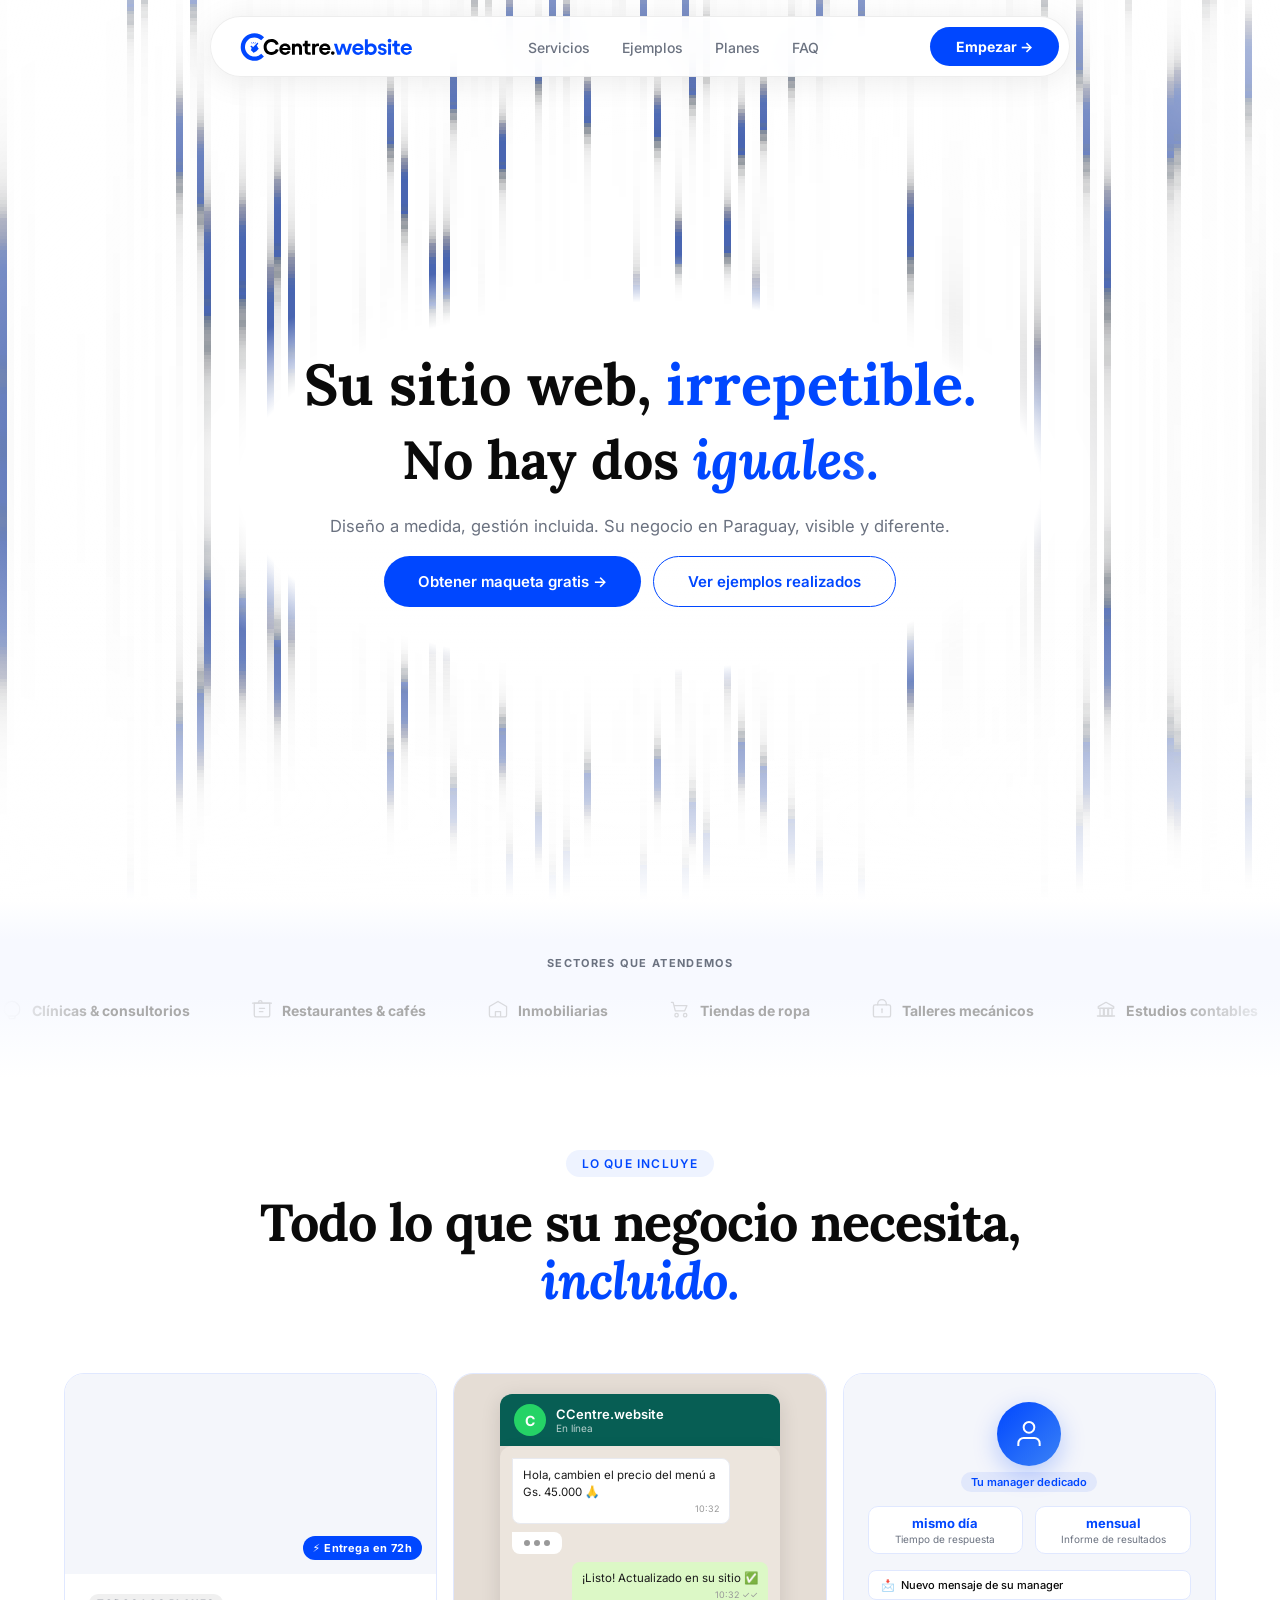
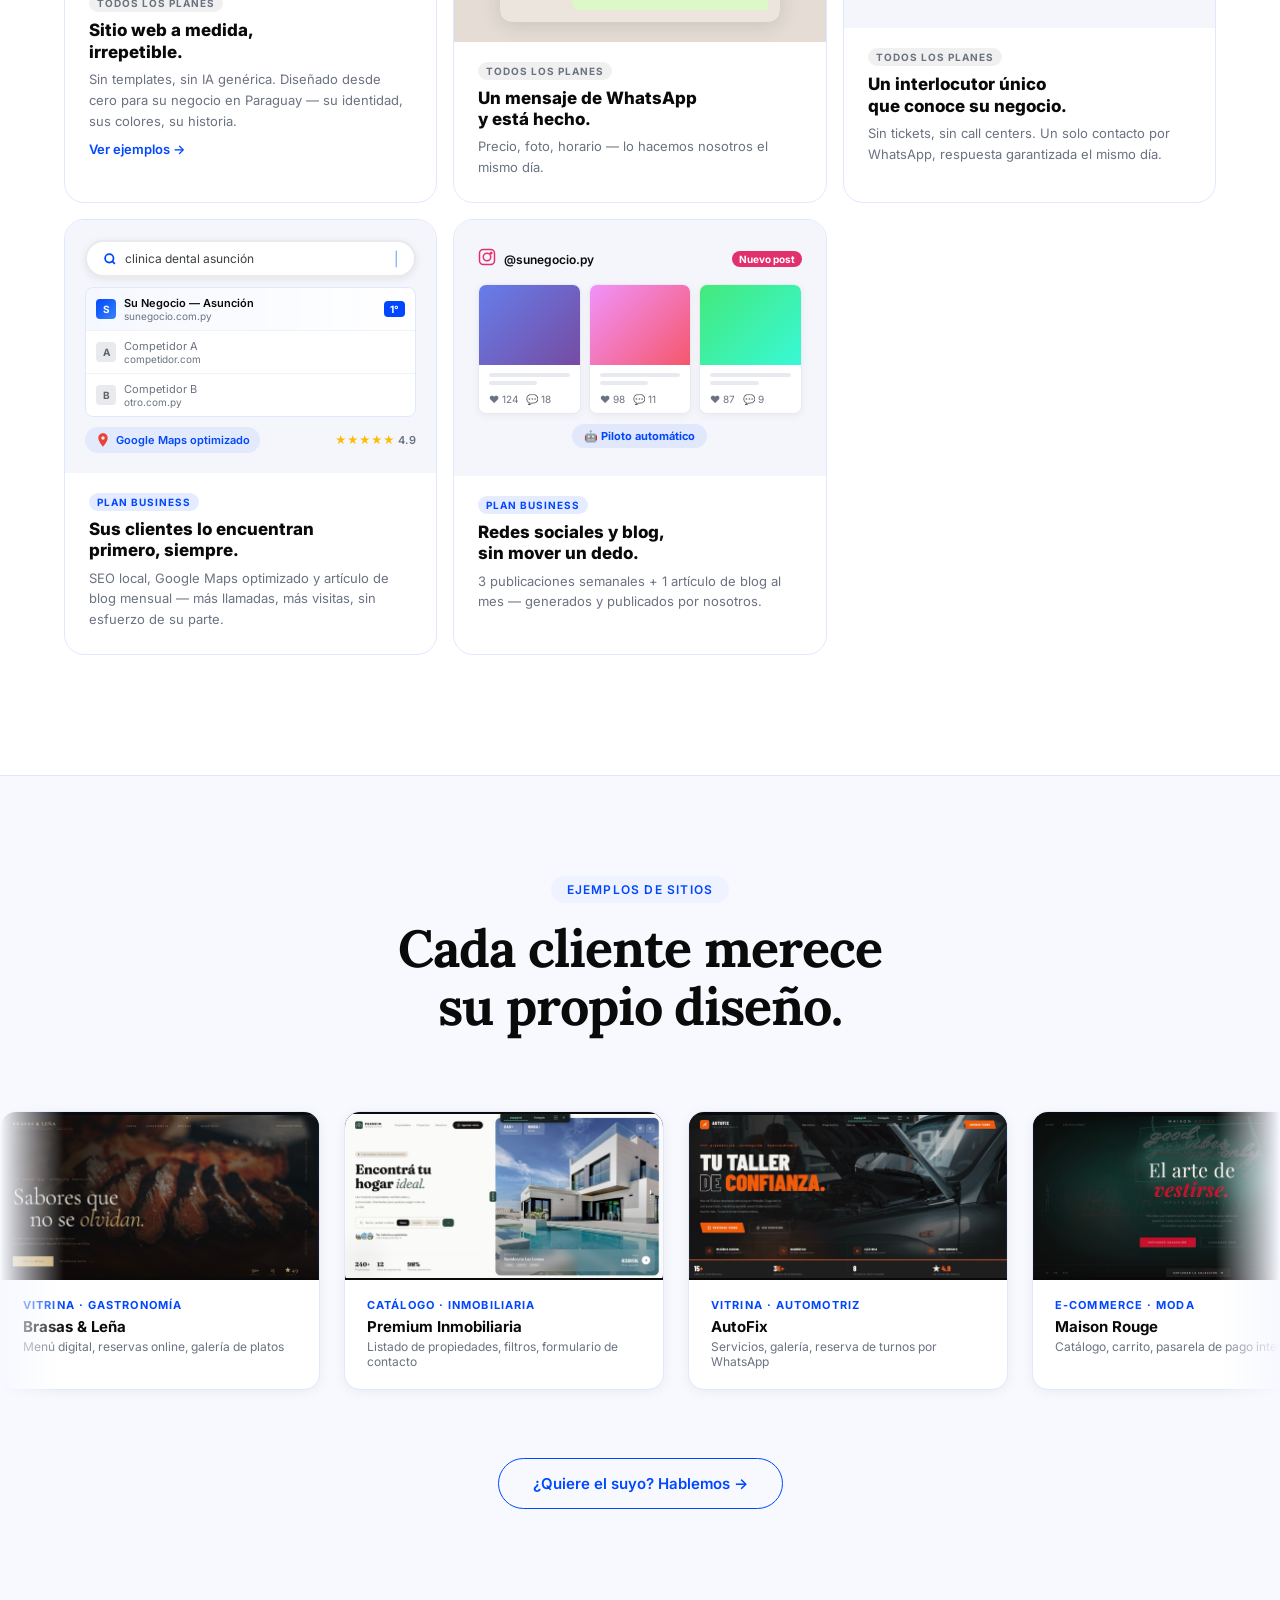
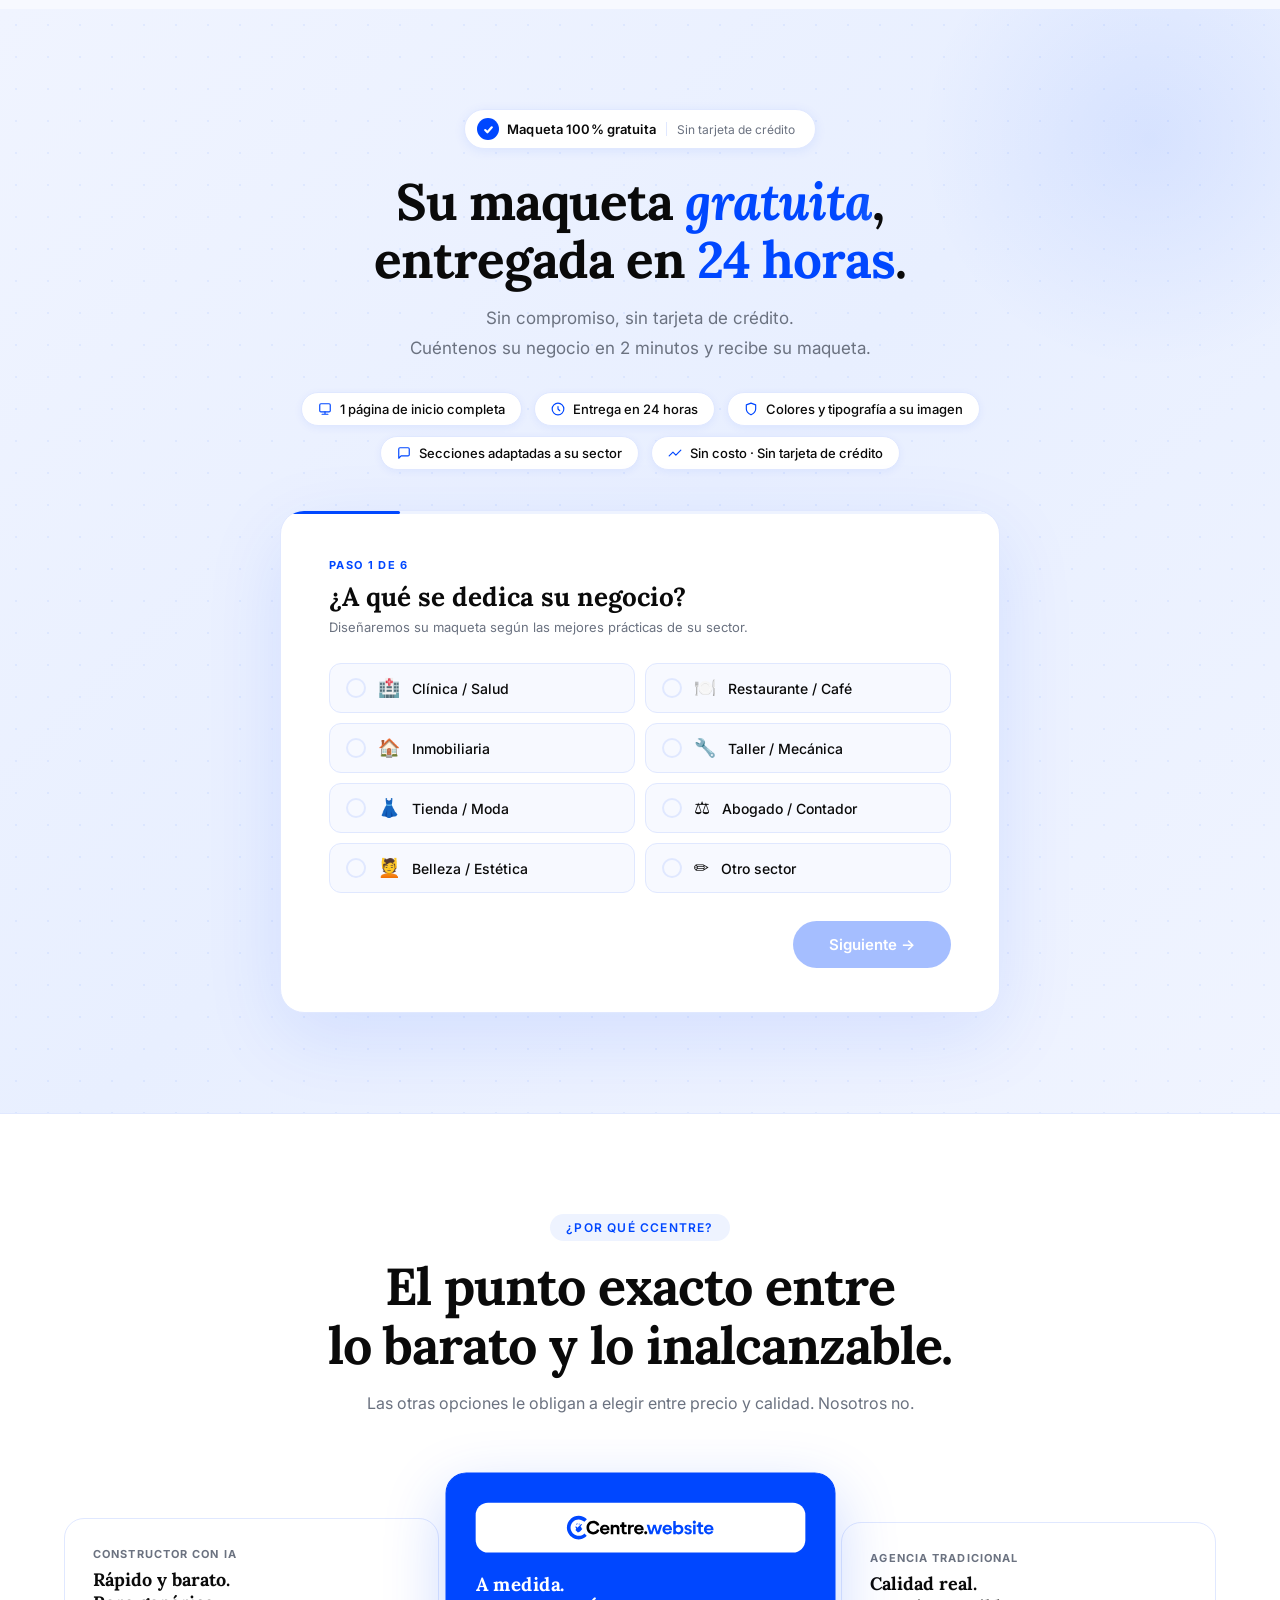
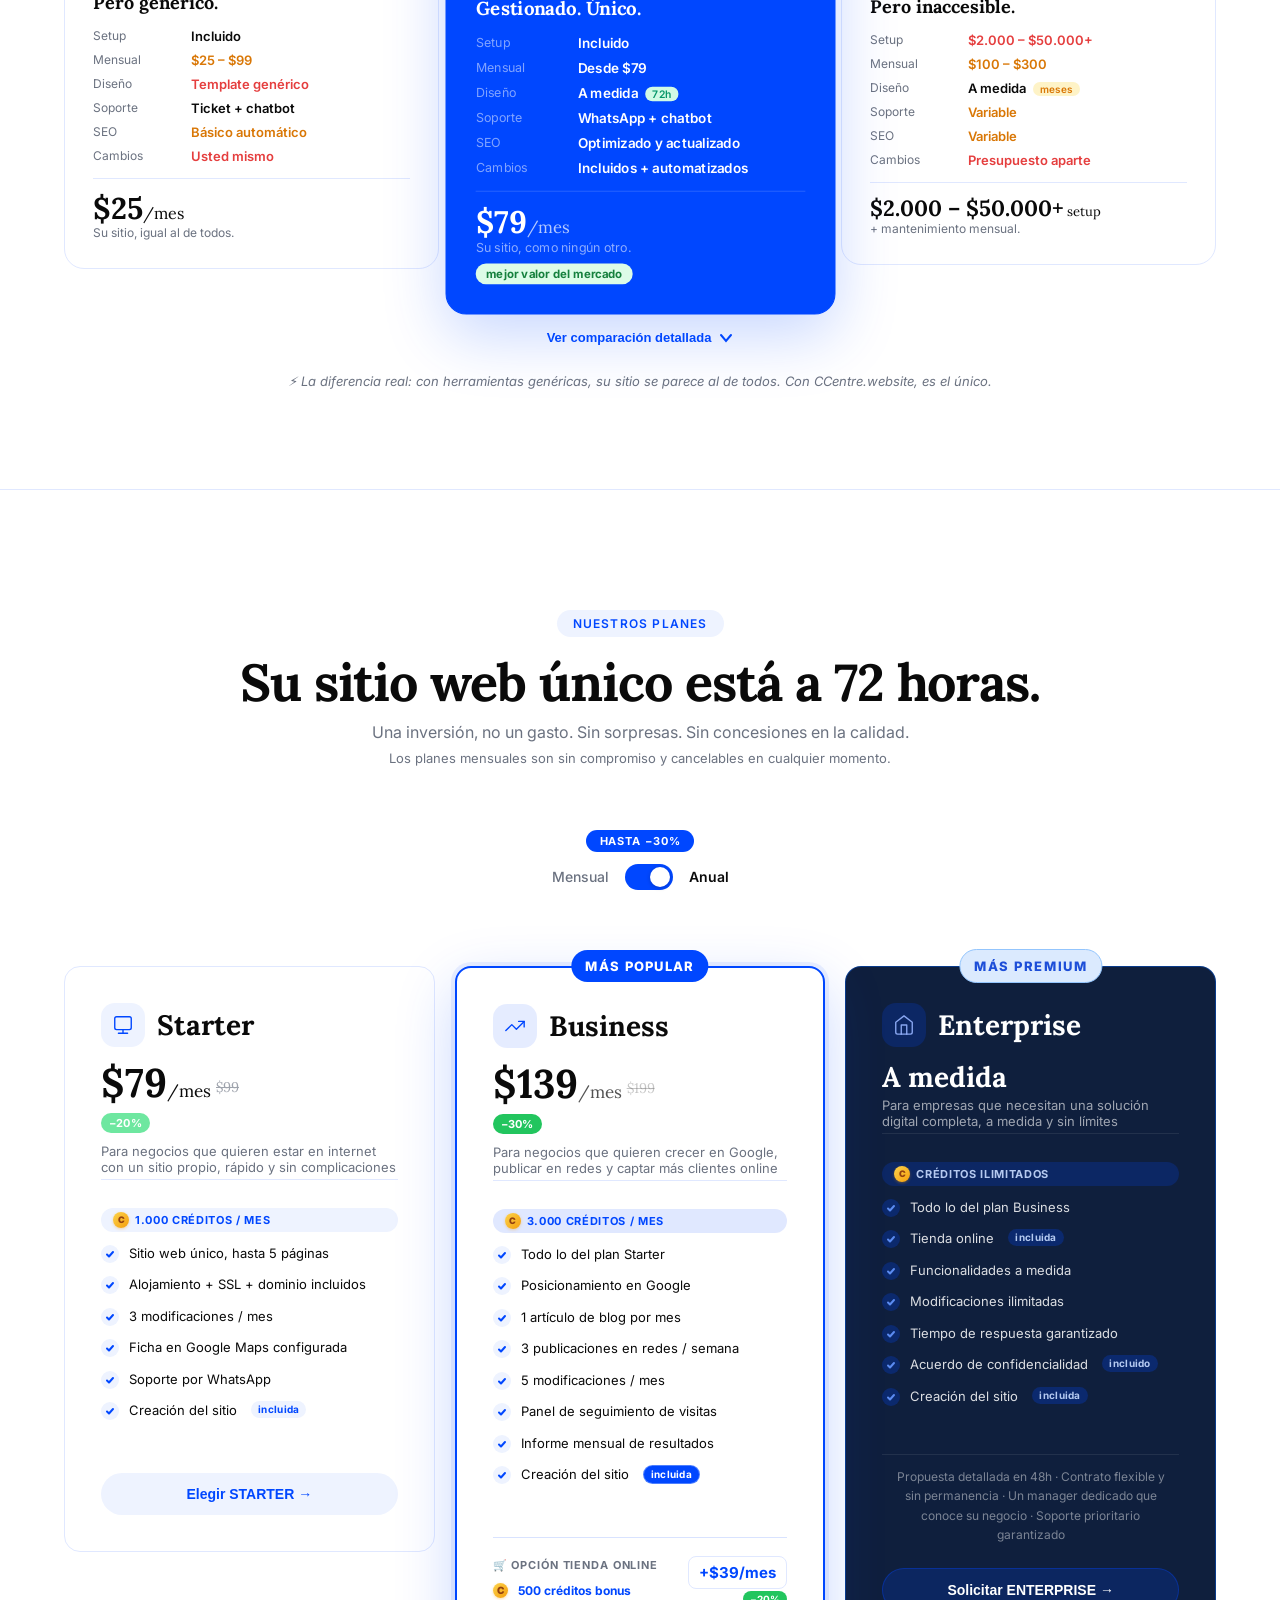
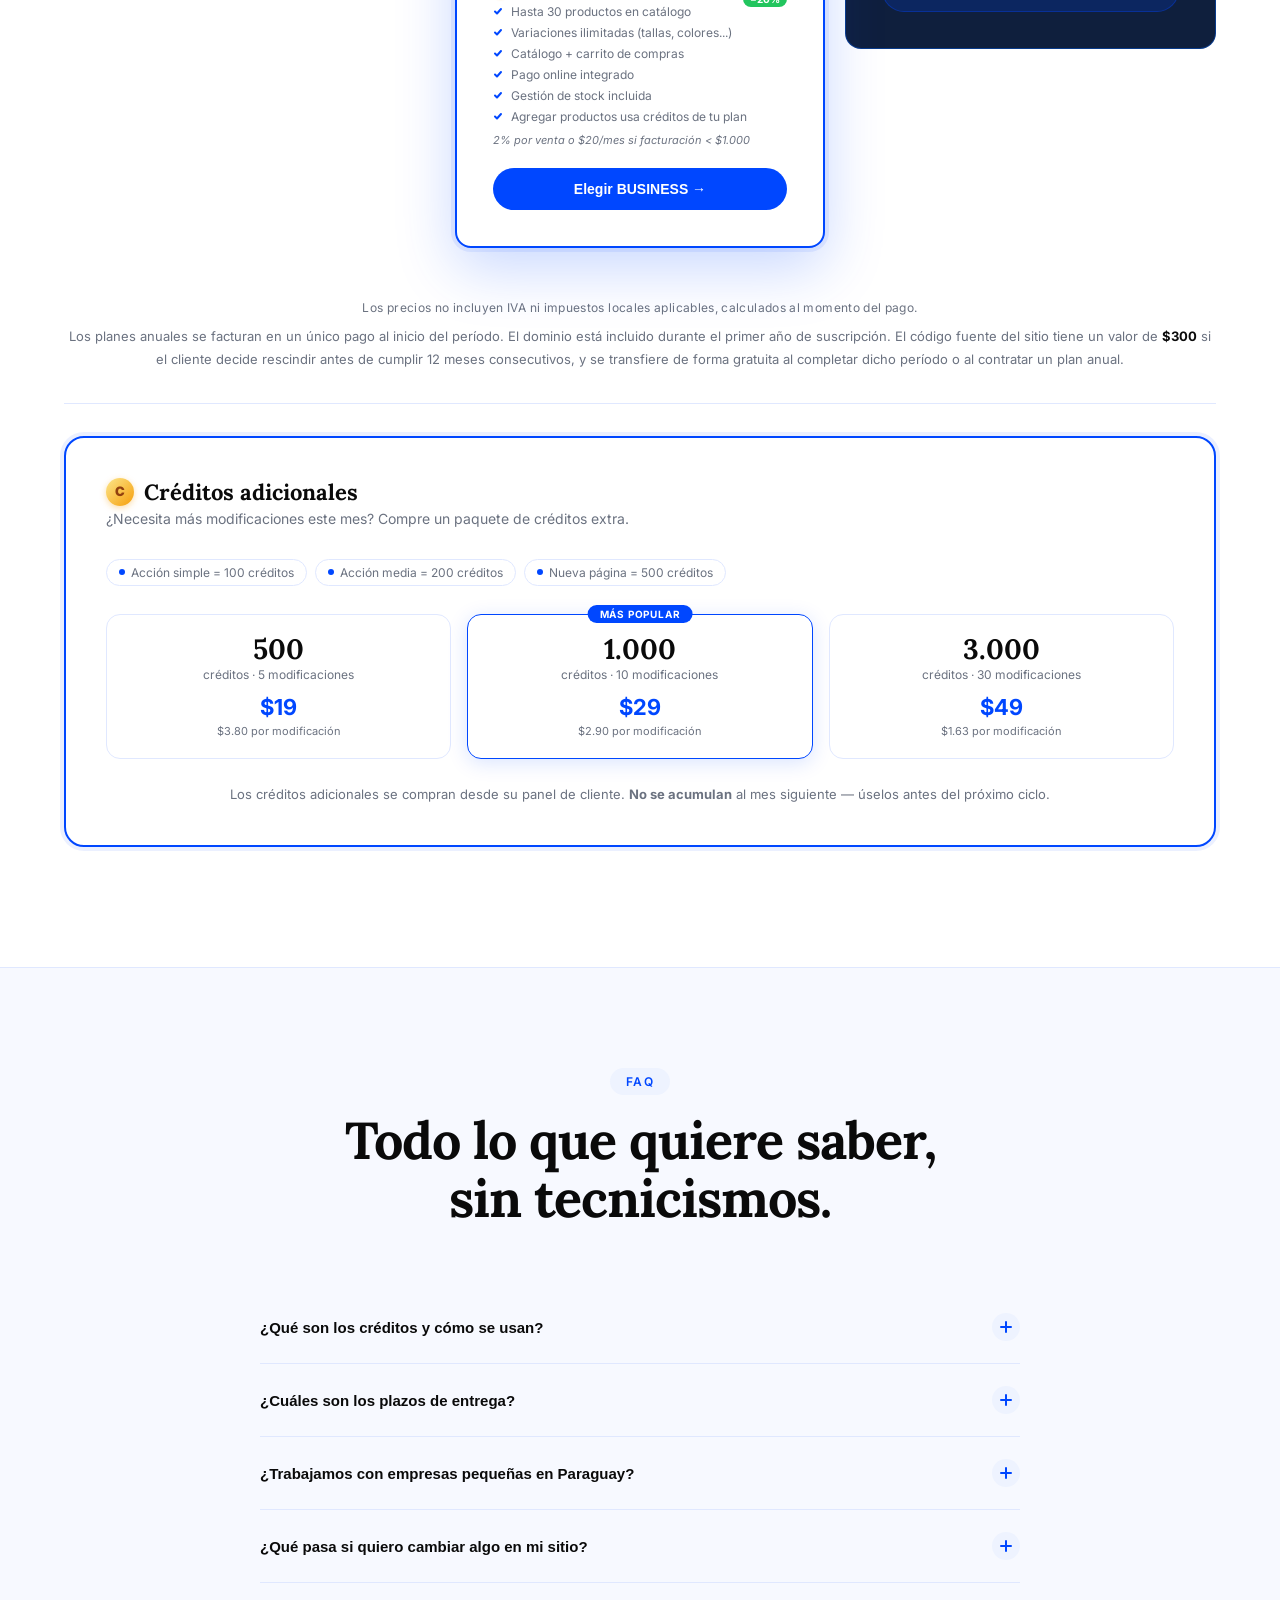
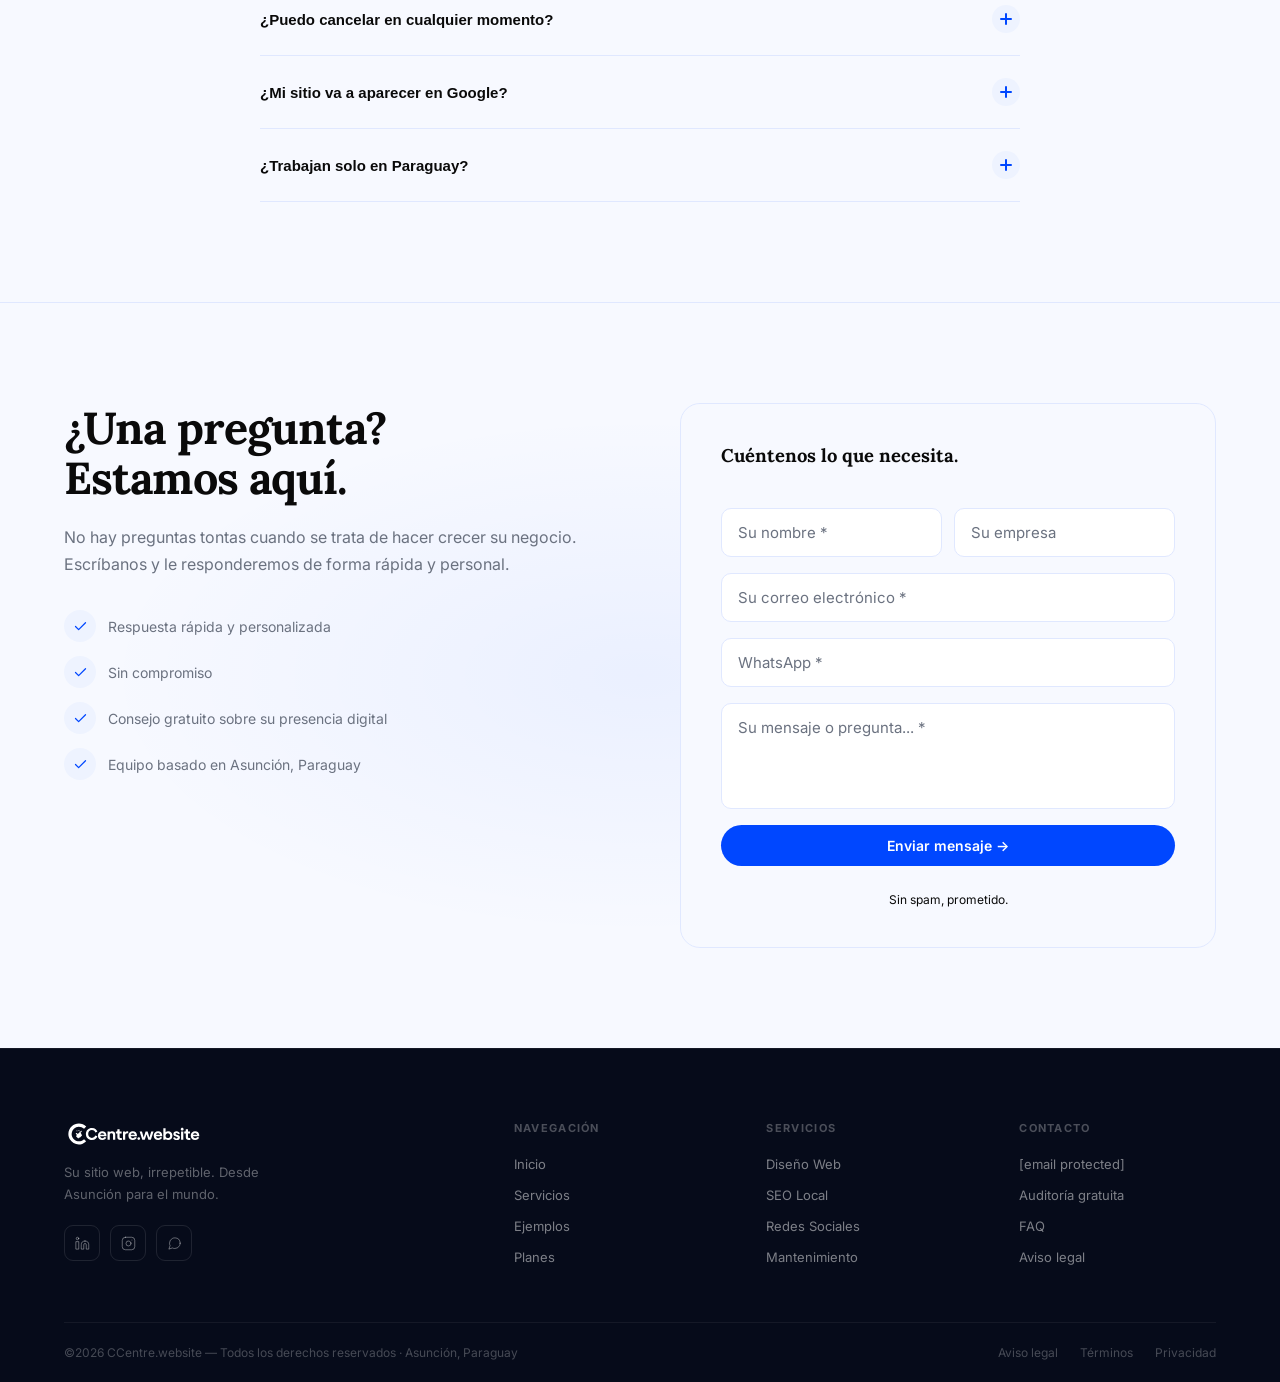
==== commit 5f66e98e: "Add files via upload" ====
--- a/index.html
+++ b/index.html
@@ -284,87 +284,180 @@
       <h2 class="section-h2">Todo lo que su negocio necesita,<br><em style="font-style:italic;color:var(--blue)">incluido.</em></h2>
     </div>
 
-    <div class="svc-layout fade-up">
-
-      
-      <div class="svc-hero-card">
-        <div class="svc-hero-badge">Entrega en 72h</div>
-
-        
-        <div class="svc-hero-browser">
-          <div class="svc-hero-browser-bar">
-            <div class="svc-hero-browser-dot" style="background:#FF5F57"></div>
-            <div class="svc-hero-browser-dot" style="background:#FFBD2E"></div>
-            <div class="svc-hero-browser-dot" style="background:#28C840"></div>
-          </div>
-          <div class="svc-hero-browser-body">
-            <div class="svc-hero-browser-line"></div>
-            <div class="svc-hero-browser-line short"></div>
-            <div class="svc-hero-browser-line accent"></div>
-            <div class="svc-hero-browser-line" style="width:45%"></div>
-            <div class="svc-hero-browser-btn"></div>
-          </div>
-        </div>
-
-        <div class="svc-hero-number">01</div>
-        <div class="svc-hero-tag">Sitio web a medida · Plan Starter desde $79/mes (anual)</div>
-        <h3 class="svc-hero-title">Su sitio, <span>único.</span><br>Entregado en 72 horas.</h3>
-        <p class="svc-hero-desc">Sin templates, sin constructores de IA. Diseñado desde cero para su negocio en Paraguay — con su identidad, sus colores, su historia.</p>
-        <a href="#portfolio" class="svc-hero-link">Ver ejemplos de sitios <span>→</span></a>
-      </div>
-
-      
-      <div class="svc-features">
-
-        <div class="svc-feature">
-          <div class="svc-feature-icon">
-            <svg viewBox="0 0 24 24"><circle cx="11" cy="11" r="8"/><path d="M21 21l-4.35-4.35"/></svg>
-          </div>
-          <div class="svc-feature-body">
-            <div class="svc-feature-tag svc-tag-business">SEO Local · Plan Business</div>
-            <div class="svc-feature-title">Sus clientes lo encuentran primero, siempre</div>
-            <div class="svc-feature-desc">Más visibilidad · más llamadas · más ventas — sin esfuerzo de su parte. Google Maps optimizado · aparición en búsquedas locales · artículo de blog mensual</div>
-          </div>
-          <span class="svc-feature-pill">Incluido</span>
-        </div>
-
-        <div class="svc-feature">
-          <div class="svc-feature-icon">
-            <svg viewBox="0 0 24 24"><path d="M11 4H4a2 2 0 00-2 2v14a2 2 0 002 2h14a2 2 0 002-2v-7"/><path d="M18.5 2.5a2.121 2.121 0 013 3L12 15l-4 1 1-4 9.5-9.5z"/></svg>
-          </div>
-          <div class="svc-feature-body">
-            <div class="svc-feature-tag svc-tag-all">Modificaciones incluidas · Todos los planes</div>
-            <div class="svc-feature-title">Un mensaje de WhatsApp y está hecho</div>
-            <div class="svc-feature-desc">Cambio de precio, nueva foto, actualizar horario — lo hacemos nosotros · entregado el mismo día · sin presupuesto aparte</div>
-          </div>
-          <span class="svc-feature-pill">Incluido</span>
-        </div>
-
-        <div class="svc-feature">
-          <div class="svc-feature-icon">
-            <svg viewBox="0 0 24 24"><path d="M12 20h9"/><path d="M16.5 3.5a2.121 2.121 0 013 3L7 19l-4 1 1-4L16.5 3.5z"/></svg>
-          </div>
-          <div class="svc-feature-body">
-            <div class="svc-feature-tag svc-tag-business">Contenido automático · Plan Business</div>
-            <div class="svc-feature-title">Redes sociales y blog, en piloto automático</div>
-            <div class="svc-feature-desc">3 publicaciones semanales en Instagram y Facebook + 1 artículo de blog al mes · generados, publicados y reportados sin que mueva un dedo</div>
-          </div>
-          <span class="svc-feature-pill">Incluido</span>
-        </div>
-
-        <div class="svc-feature">
-          <div class="svc-feature-icon">
-            <svg viewBox="0 0 24 24"><path d="M21 15a2 2 0 01-2 2H7l-4 4V5a2 2 0 012-2h14a2 2 0 012 2z"/></svg>
-          </div>
-          <div class="svc-feature-body">
-            <div class="svc-feature-tag svc-tag-all">Soporte · Todos los planes</div>
-            <div class="svc-feature-title">Un interlocutor único que conoce su negocio</div>
-            <div class="svc-feature-desc">Sin tickets, sin call centers — un solo contacto por WhatsApp · respuesta garantizada el mismo día · informe mensual incluido</div>
-          </div>
-          <span class="svc-feature-pill">24/7</span>
-        </div>
-
-      </div>
+    <div class="svc-grid fade-up">
+
+      <!-- Card petite : Sitio web (Todos los planes) -->
+      <div class="svc-card svc-card--small">
+        <div class="svc-card-visual svc-video-visual">
+          <video autoplay muted loop playsinline>
+            <source src="sitio-web.mp4" type="video/mp4">
+          </video>
+          <div class="svc-badge-72">⚡ Entrega en 72h</div>
+        </div>
+        <div class="svc-card-body">
+          <span class="svc-card-plan svc-plan-all">Todos los planes</span>
+          <h3 class="svc-card-title">Sitio web a medida,<br>irrepetible.</h3>
+          <p class="svc-card-desc">Sin templates, sin IA genérica. Diseñado desde cero para su negocio en Paraguay — su identidad, sus colores, su historia.</p>
+          <a href="#portfolio" class="svc-card-link">Ver ejemplos →</a>
+        </div>
+      </div>
+
+      <!-- Card pequeña : WhatsApp modifs -->
+      <div class="svc-card svc-card--small">
+        <div class="svc-card-visual svc-visual-wa">
+          <div class="svc-wa-wrap">
+            <div class="svc-wa-header">
+              <div class="svc-wa-avatar">C</div>
+              <div>
+                <div class="svc-wa-name">CCentre.website</div>
+                <div class="svc-wa-status">En línea</div>
+              </div>
+            </div>
+            <div class="svc-wa-chat">
+              <div class="svc-wa-msg svc-wa-in anim-wa-msg" style="--d:0.2s">
+                <span>Hola, cambien el precio del menú a Gs. 45.000 🙏</span>
+                <span class="svc-wa-time">10:32</span>
+              </div>
+              <div class="svc-wa-typing anim-wa-typing">
+                <span></span><span></span><span></span>
+              </div>
+              <div class="svc-wa-msg svc-wa-out anim-wa-msg" style="--d:1.4s">
+                <span>¡Listo! Actualizado en su sitio ✅</span>
+                <span class="svc-wa-time">10:32 ✓✓</span>
+              </div>
+            </div>
+          </div>
+        </div>
+        <div class="svc-card-body">
+          <span class="svc-card-plan svc-plan-all">Todos los planes</span>
+          <h3 class="svc-card-title">Un mensaje de WhatsApp<br>y está hecho.</h3>
+          <p class="svc-card-desc">Precio, foto, horario — lo hacemos nosotros el mismo día.</p>
+        </div>
+      </div>
+
+      <!-- Card pequeña : Soporte -->
+      <div class="svc-card svc-card--small">
+        <div class="svc-card-visual svc-visual-support">
+          <div class="svc-support-avatar">
+            <div class="svc-avatar-circle anim-pulse">
+              <svg viewBox="0 0 24 24" fill="none" stroke="white" stroke-width="1.5" width="32" height="32"><path d="M20 21v-2a4 4 0 00-4-4H8a4 4 0 00-4 4v2"/><circle cx="12" cy="7" r="4"/></svg>
+            </div>
+            <div class="svc-support-tag">Tu manager dedicado</div>
+          </div>
+          <div class="svc-support-stats">
+            <div class="svc-stat anim-stat-slide" style="--d:0.2s">
+              <span class="svc-stat-val">mismo día</span>
+              <span class="svc-stat-lbl">Tiempo de respuesta</span>
+            </div>
+            <div class="svc-stat anim-stat-slide" style="--d:0.4s">
+              <span class="svc-stat-val">mensual</span>
+              <span class="svc-stat-lbl">Informe de resultados</span>
+            </div>
+          </div>
+          <div class="svc-wa-notification anim-notif">
+            <span>📩</span>
+            <span>Nuevo mensaje de su manager</span>
+          </div>
+        </div>
+        <div class="svc-card-body">
+          <span class="svc-card-plan svc-plan-all">Todos los planes</span>
+          <h3 class="svc-card-title">Un interlocutor único<br>que conoce su negocio.</h3>
+          <p class="svc-card-desc">Sin tickets, sin call centers. Un solo contacto por WhatsApp, respuesta garantizada el mismo día.</p>
+        </div>
+      </div>
+
+      <!-- Card Business : SEO -->
+      <div class="svc-card svc-card--business">
+        <div class="svc-card-visual svc-visual-seo">
+          <div class="svc-search-box">
+            <svg viewBox="0 0 20 20" fill="none" stroke="#4285F4" stroke-width="2.5"><circle cx="9" cy="9" r="6"/><path d="M17 17l-4-4"/></svg>
+            <span class="svc-search-text anim-typewriter">clinica dental asunción</span>
+            <span class="svc-search-cursor">|</span>
+          </div>
+          <div class="svc-search-results anim-results-in">
+            <div class="svc-result svc-result--first anim-result-rise">
+              <div class="svc-result-favicon" style="background:linear-gradient(135deg,#0047FF,#3b82f6)">S</div>
+              <div style="flex:1">
+                <div class="svc-result-title">Su Negocio — Asunción</div>
+                <div class="svc-result-url">sunegocio.com.py</div>
+              </div>
+              <span class="svc-result-badge anim-badge-pop">1°</span>
+            </div>
+            <div class="svc-result">
+              <div class="svc-result-favicon svc-favicon-gray">A</div>
+              <div style="flex:1">
+                <div class="svc-result-title svc-result-muted">Competidor A</div>
+                <div class="svc-result-url">competidor.com</div>
+              </div>
+            </div>
+            <div class="svc-result">
+              <div class="svc-result-favicon svc-favicon-gray">B</div>
+              <div style="flex:1">
+                <div class="svc-result-title svc-result-muted">Competidor B</div>
+                <div class="svc-result-url">otro.com.py</div>
+              </div>
+            </div>
+          </div>
+          <div class="svc-maps-row">
+            <div class="svc-maps-pin">
+              <svg viewBox="0 0 24 24" fill="#EA4335" width="16" height="16"><path d="M12 2C8.13 2 5 5.13 5 9c0 5.25 7 13 7 13s7-7.75 7-13c0-3.87-3.13-7-7-7zm0 9.5c-1.38 0-2.5-1.12-2.5-2.5s1.12-2.5 2.5-2.5 2.5 1.12 2.5 2.5-1.12 2.5-2.5 2.5z"/></svg>
+              <span>Google Maps optimizado</span>
+            </div>
+            <div class="svc-maps-stars">★★★★★ <span>4.9</span></div>
+          </div>
+        </div>
+        <div class="svc-card-body">
+          <span class="svc-card-plan svc-plan-business">Plan Business</span>
+          <h3 class="svc-card-title">Sus clientes lo encuentran<br>primero, siempre.</h3>
+          <p class="svc-card-desc">SEO local, Google Maps optimizado y artículo de blog mensual — más llamadas, más visitas, sin esfuerzo de su parte.</p>
+        </div>
+      </div>
+
+      <!-- Card Business : Redes sociales -->
+      <div class="svc-card svc-card--business">
+        <div class="svc-card-visual svc-visual-social">
+          <div class="svc-insta-header">
+            <div class="svc-insta-logo">
+              <svg viewBox="0 0 24 24" width="18" height="18" fill="none" stroke="currentColor" stroke-width="2"><rect x="2" y="2" width="20" height="20" rx="5"/><circle cx="12" cy="12" r="5"/><circle cx="17.5" cy="6.5" r="1" fill="currentColor"/></svg>
+            </div>
+            <span class="svc-insta-name">@sunegocio.py</span>
+            <span class="svc-insta-new anim-notif-pulse">Nuevo post</span>
+          </div>
+          <div class="svc-social-posts">
+            <div class="svc-post anim-post-in" style="--d:0.1s">
+              <div class="svc-post-img svc-post-img--1"></div>
+              <div class="svc-post-lines"><span></span><span></span></div>
+              <div class="svc-post-stats">
+                <span class="anim-likes" data-target="124">❤️ 0</span>
+                <span>💬 18</span>
+              </div>
+            </div>
+            <div class="svc-post anim-post-in" style="--d:0.4s">
+              <div class="svc-post-img svc-post-img--2"></div>
+              <div class="svc-post-lines"><span></span><span></span></div>
+              <div class="svc-post-stats">
+                <span class="anim-likes" data-target="98">❤️ 0</span>
+                <span>💬 11</span>
+              </div>
+            </div>
+            <div class="svc-post anim-post-in" style="--d:0.7s">
+              <div class="svc-post-img svc-post-img--3"></div>
+              <div class="svc-post-lines"><span></span><span></span></div>
+              <div class="svc-post-stats">
+                <span class="anim-likes" data-target="87">❤️ 0</span>
+                <span>💬 9</span>
+              </div>
+            </div>
+          </div>
+          <div class="svc-autopilot-badge">🤖 Piloto automático</div>
+        </div>
+        <div class="svc-card-body">
+          <span class="svc-card-plan svc-plan-business">Plan Business</span>
+          <h3 class="svc-card-title">Redes sociales y blog,<br>sin mover un dedo.</h3>
+          <p class="svc-card-desc">3 publicaciones semanales + 1 artículo de blog al mes — generados y publicados por nosotros.</p>
+        </div>
+      </div>
+
     </div>
   </div>
 </section>
--- a/style.css
+++ b/style.css
@@ -111,7 +111,6 @@
 }
 .hero-ctas-left{display:flex;gap:12px;flex-wrap:wrap;justify-content:center}
 
-
 /* ══════════════════════════════════════
    TRUST BAR
 ══════════════════════════════════════ */
@@ -139,155 +138,38 @@
 #services{padding:72px 0 120px;background:var(--white)}
 
 /* Layout : 2 colonnes */
-.svc-layout{
-  display:grid;
-  grid-template-columns:1fr 1fr;
-  gap:0;
-  align-items:stretch;
-  border-radius:24px;
-  overflow:hidden;
-  border:1px solid var(--blue-border);
-  box-shadow:0 32px 80px rgba(0,71,255,.08)
-}
 
 /* Colonne gauche — card principale immersive */
-.svc-hero-card{overflow:hidden;
-  background:linear-gradient(135deg,#0a0f2e 0%,#0d1a4a 50%,#0a1535 100%);
-  padding:56px 48px;
-  position:relative;
-  overflow:hidden;
-  display:flex;flex-direction:column;justify-content:flex-end;
-  min-height:560px
-}
+
 /* Grille de points */
-.svc-hero-card::before{
-  content:'';position:absolute;inset:0;
-  background-image:radial-gradient(circle,rgba(0,71,255,.18) 1px,transparent 1px);
-  background-size:28px 28px;
-  pointer-events:none
-}
+
 /* Halo bleu */
-.svc-hero-card::after{
-  content:'';position:absolute;
-  top:-80px;right:-80px;
-  width:320px;height:320px;
-  background:radial-gradient(circle,rgba(0,71,255,.3),transparent 70%);
-  pointer-events:none
-}
+
 /* Mockup browser flottant */
-.svc-hero-browser{
-  position:absolute;top:40px;right:32px;
-  width:220px;
-  background:#1a2340;
-  border-radius:12px;
-  border:1px solid rgba(255,255,255,.1);
-  overflow:hidden;
-  box-shadow:0 20px 60px rgba(0,0,0,.4);
-  transform:perspective(800px) rotateY(-8deg) rotateX(4deg);
-  z-index:2
-}
-.svc-hero-browser-bar{
-  background:#252d45;
-  padding:8px 12px;
-  display:flex;gap:5px;align-items:center
-}
-.svc-hero-browser-dot{width:8px;height:8px;border-radius:50%}
-.svc-hero-browser-body{padding:14px 12px;display:flex;flex-direction:column;gap:7px}
-.svc-hero-browser-line{height:6px;border-radius:3px;background:rgba(255,255,255,.08)}
-.svc-hero-browser-line.accent{background:rgba(0,71,255,.5);width:55%}
-.svc-hero-browser-line.short{width:65%}
-.svc-hero-browser-btn{
-  width:60px;height:22px;border-radius:4px;
-  background:rgba(0,71,255,.6);margin-top:4px
-}
+
 /* Badge 48h */
-.svc-hero-badge{
-  position:absolute;top:52px;left:48px;
-  background:rgba(0,71,255,.2);
-  border:1px solid rgba(0,71,255,.4);
-  border-radius:50px;
-  padding:5px 14px;
-  font-size:11px;font-weight:700;
-  color:#60a5fa;
-  letter-spacing:.08em;text-transform:uppercase;
-  z-index:2
-}
-.svc-hero-number{
-  font-size:96px;font-weight:900;
-  color:rgba(255,255,255,.04);
-  font-family:var(--ff-serif);
-  position:absolute;bottom:40px;right:40px;
-  line-height:1;z-index:1;
-  pointer-events:none
-}
-.svc-hero-tag{
-  font-size:11px;font-weight:700;letter-spacing:.12em;
-  text-transform:uppercase;color:rgba(0,71,255,.8);
-  margin-bottom:14px;position:relative;z-index:2
-}
-.svc-hero-title{
-  font-family:var(--ff-serif);
-  font-size:clamp(28px,2.8vw,40px);
-  font-weight:700;color:#fff;line-height:1.15;
-  margin-bottom:16px;position:relative;z-index:2
-}
-.svc-hero-title span{color:#60a5fa}
-.svc-hero-desc{
-  font-size:15px;color:rgba(255,255,255,.5);
-  line-height:1.7;max-width:320px;
-  position:relative;z-index:2;margin-bottom:28px
-}
-.svc-hero-link{
-  display:inline-flex;align-items:center;gap:8px;
-  font-size:14px;font-weight:600;color:#60a5fa;
-  position:relative;z-index:2;
-  transition:gap .2s
-}
-.svc-hero-link:hover{gap:12px}
 
 /* Colonne droite — liste des features */
-.svc-features{
-  display:flex;flex-direction:column;
-  background:#fff
-}
-.svc-feature{display:flex;align-items:flex-start;gap:20px;padding:24px 36px;border-bottom:1px solid var(--blue-border);position:relative;transition:background .2s;border-radius:0}
-.svc-feature:last-child{border-bottom:none}
-.svc-feature:hover{background:var(--blue-light)}
+
 /* Numéro */
 
 /* Icône */
-.svc-feature-icon{width:36px;height:36px;display:flex;align-items:center;justify-content:center;flex-shrink:0}
-.svc-feature:hover .svc-feature-icon{background:rgba(0,71,255,.15)}
-.svc-feature-icon svg{width:28px;height:28px;stroke:var(--blue);fill:none;stroke-width:1.5;stroke-linecap:round;stroke-linejoin:round}
-.svc-feature-body{flex:1}
-.svc-feature-tag{font-size:10px;font-weight:700;letter-spacing:.1em;text-transform:uppercase;margin-bottom:6px;display:inline-block;padding:3px 8px;border-radius:20px}
-.svc-feature-title{font-size:18px;font-weight:800;color:var(--text-main);margin-bottom:6px;line-height:1.25}
-.svc-feature-desc{
-  font-size:13px;color:var(--text-muted);line-height:1.6
-}
+
 /* Pill indicateur sur hover */
-.svc-feature-pill{
-  position:absolute;right:40px;top:50%;transform:translateY(-50%);
-  font-size:11px;font-weight:600;
-  background:var(--blue);color:#fff;
-  padding:4px 10px;border-radius:50px;
-  opacity:0;transition:opacity .2s;white-space:nowrap
-}
-.svc-feature:hover .svc-feature-pill{opacity:1}
 
 /* Responsive */
 @media(max-width:900px){
-  .svc-layout{grid-template-columns:1fr}
-  .svc-hero-card{overflow:hidden;min-height:340px;padding:36px 28px}
-  .svc-hero-browser{width:160px;top:28px;right:20px}
-  .svc-feature{padding:24px 24px}
-  .svc-feature-pill{display:none}
+  
+  
+  
+  
+  
 }
 @media(max-width:600px){
-  .svc-hero-card{overflow:hidden;min-height:280px;padding:28px 20px}
-  .svc-feature{padding:20px 20px;gap:14px}
-  .svc-feature-icon{width:34px;height:34px}
-  .svc-hero-browser{display:none}
+  
+  
+  
+  
 }
 /* ══════════════════════════════════════
    PORTFOLIO SCROLL
@@ -624,7 +506,7 @@
 }
 @media(max-width:1200px){
   .services-bento{grid-template-columns:1fr 1fr}
-  .svc-main{grid-column:span 2}
+  
   .p-grid{grid-template-columns:repeat(3,1fr)}
   .p-card
   .credits-grid{grid-template-columns:repeat(3,1fr)}
@@ -635,7 +517,7 @@
   .hamburger{display:flex}
   .mobile-menu{display:flex}
   .services-bento{grid-template-columns:1fr}
-  .svc-main{grid-column:span 1;min-height:260px}
+  
   .p-grid{grid-template-columns:1fr}
   .credits-grid{grid-template-columns:1fr}
   .p-card.featured{box-shadow:var(--shadow-strong)}
@@ -658,7 +540,6 @@
   .hero-ctas-left .btn{width:100%;justify-content:center}
 }
 
-
 @keyframes revealUp{
   from{opacity:0;transform:translateY(24px)}
   to{opacity:1;transform:translateY(0)}
@@ -676,10 +557,6 @@
 @keyframes popVictory{
   from{transform:translateX(-50%) scale(0)}to{transform:translateX(-50%) scale(1)}
 }
-
-
-
-
 
 #hero-canvas{
   position:absolute;inset:0;z-index:0;
@@ -712,7 +589,6 @@
   0%  {opacity:1;transform:translate(0,0) scale(1)}
   100%{opacity:0;transform:translate(var(--sx),var(--sy)) scale(0)}
 }
-
 
 /* ── IGUALES GRADIENT ANIMÉ ── */
 #word-iguales{
@@ -761,7 +637,7 @@
 
   /* Services bento — 1 colonne */
   .services-bento{grid-template-columns:1fr;grid-template-rows:auto}
-  .svc-main{grid-column:1;grid-row:auto}
+  
 
   /* Comparatif — empiler */
   .comp-grid{grid-template-columns:1fr;gap:16px}
@@ -848,8 +724,8 @@
   .logo-item svg{width:18px;height:18px}
 
   /* Services */
-  .svc{padding:28px 24px}
-  .svc-title{font-size:20px}
+  
+  
 
   /* Portfolio */
   .port-track{gap:16px}
@@ -892,7 +768,6 @@
 #hero{overflow:hidden}
 #hero-canvas{pointer-events:none}
 
-
 /* ══════════════════════════════════════
    FORMULAIRE DE CONTACT
 ══════════════════════════════════════ */
@@ -1075,7 +950,6 @@
   .pricing-plans{grid-template-columns:1fr!important}
 }
 
-
 /* ══════════════════════════════════════
    BLOC MAQUETTE GRATUITE
 ══════════════════════════════════════ */
@@ -1334,7 +1208,6 @@
   .maq-include-pill{font-size:12px;padding:7px 12px}
 }
 
-
 /* Badge $0 */
 .maq-price-badge{
   display:inline-flex;align-items:center;gap:12px;
@@ -1363,7 +1236,6 @@
   border-radius:50px;
   line-height:1.3
 }
-
 
 .maq-gratis{
   display:inline;
@@ -1529,7 +1401,6 @@
   .testi-card{padding:28px 24px}
 }
 
-
 /* Pricing — header plan */
 .p-card-header{
   display:flex;align-items:center;gap:12px;
@@ -1557,7 +1428,6 @@
 .featured .p-nocommit{color:rgba(255,255,255,.5)}
 .featured .p-nocommit::before{background:#86efac}
 
-
 /* Badge premium Enterprise */
 .p-badge-premium{
   background:#dbeafe;
@@ -1569,7 +1439,6 @@
 .p-card.fade-up{min-height:520px}
 .p-card.featured{min-height:520px}
 
-
 /* Erreurs formulaire maquette */
 .maq-field-error{
   font-size:12px;color:#ef4444;
@@ -1578,8 +1447,6 @@
   transition:opacity .2s
 }
 .maq-input.error{border-color:#ef4444;background:rgba(239,68,68,.04)}
-
-
 
 .nl0{fill:#0047FF}.nl1{fill:#0047FF}
 
@@ -1605,11 +1472,7 @@
 
 /* ── FIX OVERFLOW MOBILE — orbes décoratifs ── */
 @media(max-width:768px){
-  .svc-hero-card::after,
-  #maquette::after,
-  #hero::before{
-    display:none;
-  }
+  
   /* Garantir qu'aucune section ne déborde */
   .container{
     max-width:100%;
@@ -1643,7 +1506,7 @@
 
   /* Services bento */
   .services-bento{gap:12px}
-  .svc-feature-pill{display:none}
+  
 
   /* Pricing */
   .p-grid{gap:16px}
@@ -1748,5 +1611,484 @@
 [data-tooltip]:hover::after,
 [data-tooltip]:hover::before{opacity:1}
 
-.svc-tag-business{background:rgba(0,71,255,.1);color:var(--blue)}
-.svc-tag-all{background:rgba(0,0,0,.06);color:var(--text-muted)}+
+/* ── SERVICES GRID ── */
+.svc-grid{
+  display:grid;
+  grid-template-columns:repeat(3, 1fr);
+  gap:16px;
+  margin-top:48px;
+}
+
+/* Ligne 1 : 3 cards Todos los planes */
+.svc-card--small{grid-column:span 1}
+
+/* Ligne 2 : 2 cards Business en 3 colonnes (1.5 chacune) */
+.svc-card--business{grid-column:span 1}
+.svc-card--business:first-of-type,
+.svc-card--business:nth-child(4){grid-column:span 1}
+
+.svc-card{
+  background:#fff;
+  border:1px solid var(--blue-border);
+  border-radius:20px;
+  overflow:hidden;
+  transition:box-shadow .25s, transform .25s;
+  display:flex;
+  flex-direction:column;
+}
+.svc-card:hover{
+  box-shadow:0 12px 40px rgba(0,71,255,.1);
+  transform:translateY(-3px);
+}
+
+/* Visual zone */
+.svc-card-visual{
+  background:#f4f6fb;
+  padding:28px 24px;
+  display:flex;
+  flex-direction:column;
+  align-items:center;
+  justify-content:center;
+  min-height:200px;
+  position:relative;
+  overflow:hidden;
+}
+
+/* Body zone */
+.svc-card-body{
+  padding:20px 24px 24px;
+  display:flex;
+  flex-direction:column;
+  gap:6px;
+  flex:1;
+}
+.svc-card-plan{
+  font-size:10px;font-weight:700;letter-spacing:.1em;
+  text-transform:uppercase;padding:3px 8px;
+  border-radius:20px;display:inline-block;
+  width:fit-content;margin-bottom:2px;
+}
+.svc-plan-all{background:rgba(0,0,0,.06);color:var(--text-muted)}
+.svc-plan-business{background:rgba(0,71,255,.1);color:var(--blue)}
+
+.svc-card-title{
+  font-size:17px;font-weight:800;
+  color:var(--text-main);line-height:1.25;
+  margin:0;
+}
+.svc-card-desc{
+  font-size:13px;color:var(--text-muted);
+  line-height:1.6;margin:0;
+}
+.svc-card-link{
+  font-size:13px;font-weight:600;
+  color:var(--blue);margin-top:4px;
+  display:inline-flex;align-items:center;gap:4px;
+  transition:gap .2s;
+}
+.svc-card-link:hover{gap:8px}
+
+/* ── BROWSER MOCKUP ── */
+.svc-browser{
+  width:100%;max-width:300px;
+  background:#fff;
+  border-radius:10px;
+  border:1px solid rgba(0,71,255,.15);
+  overflow:hidden;
+  box-shadow:0 8px 32px rgba(0,0,0,.1);
+}
+.svc-browser-bar{
+  background:#f0f2f5;
+  padding:7px 10px;
+  display:flex;align-items:center;gap:5px;
+}
+.svc-browser-dot{
+  width:7px;height:7px;border-radius:50%;display:inline-block;flex-shrink:0;
+}
+.svc-browser-url{
+  flex:1;height:14px;background:#e2e5eb;
+  border-radius:6px;margin-left:6px;
+}
+.svc-browser-body{padding:10px 12px;display:flex;flex-direction:column;gap:8px}
+.svc-browser-hero{
+  height:48px;border-radius:6px;
+  background:linear-gradient(135deg,rgba(0,71,255,.15),rgba(0,71,255,.05));
+}
+.svc-browser-lines{display:flex;flex-direction:column;gap:5px}
+.svc-bl{height:5px;border-radius:3px;background:#e8eaf0;display:block}
+.svc-bl--short{width:60%}
+.svc-bl--accent{width:40%;background:rgba(0,71,255,.3)}
+.svc-browser-cards{display:flex;gap:6px;margin-top:2px}
+.svc-bc{
+  flex:1;height:28px;border-radius:5px;
+  border:1px solid #e8eaf0;
+  background:#f8f9fc;
+}
+
+.svc-badge-72{
+  position:absolute;bottom:14px;right:14px;
+  background:var(--blue);color:#fff;
+  font-size:11px;font-weight:700;
+  padding:5px 10px;border-radius:50px;
+  letter-spacing:.04em;
+}
+
+/* ── SEO VISUAL ── */
+.svc-visual-seo{gap:8px;padding:20px}
+.svc-search-box{
+  display:flex;align-items:center;gap:8px;
+  background:#fff;border:1.5px solid rgba(0,71,255,.3);
+  border-radius:8px;padding:8px 12px;width:100%;
+  box-shadow:0 2px 8px rgba(0,71,255,.08);
+}
+.svc-search-box svg{width:14px;height:14px;stroke:var(--blue);flex-shrink:0}
+.svc-search-text{font-size:12px;color:var(--text-muted)}
+.svc-search-results{
+  width:100%;background:#fff;
+  border:1px solid var(--blue-border);
+  border-radius:8px;overflow:hidden;
+}
+.svc-result{
+  display:flex;align-items:center;gap:8px;
+  padding:8px 10px;border-bottom:1px solid #f0f2f5;
+  font-size:11px;
+}
+.svc-result:last-child{border-bottom:none}
+.svc-result-dot{
+  width:8px;height:8px;border-radius:50%;
+  background:var(--blue);flex-shrink:0;
+}
+.svc-dot-gray{background:#d0d5dd}
+.svc-result-title{font-weight:600;color:var(--text-main);font-size:11px}
+.svc-result-url{font-size:10px;color:var(--text-muted)}
+.svc-result-muted{color:var(--text-muted) !important;font-weight:400 !important}
+.svc-result-badge{
+  margin-left:auto;background:var(--blue);
+  color:#fff;font-size:10px;font-weight:700;
+  padding:2px 6px;border-radius:4px;
+}
+.svc-maps-pin{
+  display:flex;align-items:center;gap:5px;
+  font-size:11px;font-weight:600;color:var(--blue);
+  background:rgba(0,71,255,.07);
+  padding:5px 10px;border-radius:20px;
+  width:fit-content;
+}
+
+/* ── WHATSAPP VISUAL ── */
+.svc-visual-wa{background:#e5ddd5;padding:20px}
+.svc-wa-chat{
+  width:100%;background:#fff;
+  border-radius:12px;padding:12px;
+  display:flex;flex-direction:column;gap:8px;
+  box-shadow:0 4px 16px rgba(0,0,0,.08);
+}
+.svc-wa-msg{
+  max-width:85%;padding:8px 12px;
+  border-radius:12px;font-size:12px;line-height:1.4;
+  display:flex;flex-direction:column;gap:2px;
+}
+.svc-wa-in{
+  background:#fff;border:1px solid #e8eaf0;
+  align-self:flex-start;border-radius:0 12px 12px 12px;
+  color:var(--text-main);
+}
+.svc-wa-out{
+  background:#dcf8c6;
+  align-self:flex-end;border-radius:12px 12px 0 12px;
+  color:#1a1a1a;
+}
+.svc-wa-time{font-size:10px;color:#999;align-self:flex-end}
+
+/* ── SOCIAL VISUAL ── */
+.svc-visual-social{gap:10px}
+.svc-social-posts{
+  display:flex;gap:10px;width:100%;
+  justify-content:center;
+}
+.svc-post{
+  background:#fff;border-radius:10px;
+  border:1px solid var(--blue-border);
+  overflow:hidden;width:120px;
+  box-shadow:0 4px 12px rgba(0,0,0,.06);
+  flex-shrink:0;
+}
+.svc-post-img{height:80px}
+.svc-post-img--1{background:linear-gradient(135deg,#667eea,#764ba2)}
+.svc-post-img--2{background:linear-gradient(135deg,#f093fb,#f5576c)}
+.svc-post-lines{
+  padding:8px 10px;display:flex;flex-direction:column;gap:4px;
+}
+.svc-post-lines span{
+  height:4px;border-radius:2px;background:#e8eaf0;display:block;
+}
+.svc-post-lines span:last-child{width:60%}
+.svc-post-stats{
+  padding:0 10px 8px;
+  display:flex;gap:8px;font-size:10px;color:var(--text-muted);
+}
+.svc-autopilot-badge{
+  background:rgba(0,71,255,.08);
+  color:var(--blue);font-size:11px;font-weight:700;
+  padding:5px 12px;border-radius:20px;
+}
+
+/* ── SUPPORT VISUAL ── */
+.svc-visual-support{gap:14px}
+.svc-support-avatar{display:flex;flex-direction:column;align-items:center;gap:6px}
+.svc-avatar-circle{
+  width:64px;height:64px;border-radius:50%;
+  background:linear-gradient(135deg,var(--blue),#3b82f6);
+  display:flex;align-items:center;justify-content:center;
+  box-shadow:0 8px 24px rgba(0,71,255,.25);
+}
+.svc-support-tag{
+  font-size:11px;font-weight:600;color:var(--blue);
+  background:rgba(0,71,255,.08);
+  padding:3px 10px;border-radius:20px;
+}
+.svc-support-stats{
+  display:flex;gap:12px;width:100%;justify-content:center;
+}
+.svc-stat{
+  background:#fff;border:1px solid var(--blue-border);
+  border-radius:10px;padding:8px 14px;
+  text-align:center;flex:1;
+}
+.svc-stat-val{
+  display:block;font-size:13px;font-weight:700;color:var(--blue);
+}
+.svc-stat-lbl{
+  display:block;font-size:10px;color:var(--text-muted);margin-top:2px;
+}
+
+/* Responsive */
+@media(max-width:900px){
+  .svc-grid{grid-template-columns:1fr 1fr}
+  .svc-card--business{grid-column:span 1}
+}
+@media(max-width:600px){
+  .svc-grid{grid-template-columns:1fr}
+  .svc-card--small,.svc-card--business{grid-column:span 1}
+}
+
+/* Cards Business : visual plus haute pour compenser 2 sur 3 colonnes */
+.svc-card--business .svc-card-visual{min-height:220px}
+/* Ligne 2 : les 2 cards business s'étalent sur 1.5 colonnes chacune */
+.svc-card--business:nth-of-type(1){grid-column:1 / span 2}
+.svc-card--business:nth-of-type(2){grid-column:3 / span 1}
+
+/* ══════════════════════════════════════════════
+   ANIMATIONS CARDS SERVICES
+══════════════════════════════════════════════ */
+
+/* ── Intersection Observer trigger ── */
+.svc-card.is-visible .anim-line,
+.svc-card.is-visible .anim-card-el,
+.svc-card.is-visible .anim-hero-bar,
+.svc-card.is-visible .anim-wa-msg,
+.svc-card.is-visible .anim-wa-typing,
+.svc-card.is-visible .anim-stat-slide,
+.svc-card.is-visible .anim-notif,
+.svc-card.is-visible .anim-results-in,
+.svc-card.is-visible .anim-result-rise,
+.svc-card.is-visible .anim-badge-pop,
+.svc-card.is-visible .anim-post-in,
+.svc-card.is-visible .anim-notif-pulse { animation-play-state: running; }
+
+/* ── CARD 1 : Browser build ── */
+.anim-hero-bar {
+  animation: growWidth 0.6s ease 0.2s both paused;
+}
+.anim-line {
+  opacity:0;
+  animation: fadeSlideIn 0.4s ease var(--d, 0s) forwards paused;
+}
+.anim-card-el {
+  opacity:0;transform:scaleX(0);transform-origin:left;
+  animation: scaleIn 0.35s ease var(--d, 0s) forwards paused;
+}
+.anim-url-text {
+  display:inline-block;overflow:hidden;white-space:nowrap;
+  width:0;
+  animation: typeUrl 0.8s steps(20) 0.3s forwards paused;
+}
+.svc-card.is-visible .anim-url-text { animation-play-state: running; }
+@keyframes typeUrl { to { width: 100%; } }
+@keyframes growWidth { from {width:0} to {width:100%} }
+@keyframes fadeSlideIn { from {opacity:0;transform:translateX(-8px)} to {opacity:1;transform:none} }
+@keyframes scaleIn { from {opacity:0;transform:scaleX(0)} to {opacity:1;transform:scaleX(1)} }
+
+/* ── CARD 2 : WhatsApp ── */
+.svc-wa-wrap {
+  width:100%;max-width:280px;
+  border-radius:12px;overflow:hidden;
+  box-shadow:0 4px 20px rgba(0,0,0,.12);
+}
+.svc-wa-header {
+  background:#075e54;
+  padding:10px 14px;
+  display:flex;align-items:center;gap:10px;
+}
+.svc-wa-avatar {
+  width:32px;height:32px;border-radius:50%;
+  background:#25d366;
+  display:flex;align-items:center;justify-content:center;
+  font-weight:700;font-size:14px;color:#fff;
+  flex-shrink:0;
+}
+.svc-wa-name { font-size:13px;font-weight:600;color:#fff; }
+.svc-wa-status { font-size:10px;color:rgba(255,255,255,.7); }
+.svc-wa-chat {
+  background:#ece5dd;
+  padding:12px;
+  display:flex;flex-direction:column;gap:8px;
+}
+.svc-wa-msg {
+  max-width:85%;padding:8px 10px;
+  border-radius:8px;font-size:11.5px;line-height:1.4;
+  display:flex;flex-direction:column;gap:3px;
+  opacity:0;
+  animation: msgAppear 0.3s ease var(--d,0s) forwards paused;
+}
+.svc-wa-in {
+  background:#fff;align-self:flex-start;
+  border-radius:0 8px 8px 8px;color:#1a1a1a;
+}
+.svc-wa-out {
+  background:#dcf8c6;align-self:flex-end;
+  border-radius:8px 8px 0 8px;color:#1a1a1a;
+}
+.svc-wa-time { font-size:9px;color:#999;align-self:flex-end; }
+.svc-wa-typing {
+  display:flex;gap:4px;padding:8px 12px;
+  background:#fff;border-radius:0 8px 8px 8px;
+  align-self:flex-start;width:fit-content;
+  opacity:0;
+  animation: msgAppear 0.3s ease 0.8s forwards paused;
+}
+.svc-wa-typing span {
+  width:6px;height:6px;border-radius:50%;background:#999;
+  animation: typingBounce 1s ease infinite;
+}
+.svc-wa-typing span:nth-child(2){ animation-delay:.15s }
+.svc-wa-typing span:nth-child(3){ animation-delay:.3s }
+@keyframes msgAppear { from{opacity:0;transform:translateY(6px)} to{opacity:1;transform:none} }
+@keyframes typingBounce { 0%,60%,100%{transform:translateY(0)} 30%{transform:translateY(-5px)} }
+
+/* ── CARD 3 : Soporte ── */
+.anim-pulse {
+  animation: avatarPulse 2s ease infinite paused;
+}
+.svc-card.is-visible .anim-pulse { animation-play-state: running; }
+@keyframes avatarPulse {
+  0%,100%{box-shadow:0 0 0 0 rgba(0,71,255,.4)}
+  50%{box-shadow:0 0 0 12px rgba(0,71,255,0)}
+}
+.anim-stat-slide {
+  opacity:0;transform:translateY(10px);
+  animation: statSlide 0.4s ease var(--d,0s) forwards paused;
+}
+@keyframes statSlide { to{opacity:1;transform:none} }
+.svc-wa-notification {
+  display:flex;align-items:center;gap:6px;
+  background:#fff;border:1px solid var(--blue-border);
+  border-radius:8px;padding:7px 12px;
+  font-size:11px;font-weight:500;color:var(--text-main);
+  width:100%;margin-top:2px;
+  opacity:0;transform:translateY(8px);
+  animation: notifSlide 0.4s ease 0.8s forwards paused;
+}
+@keyframes notifSlide { to{opacity:1;transform:none} }
+
+/* ── CARD 4 : SEO ── */
+.svc-visual-seo { gap:10px; padding:20px; }
+.svc-search-box {
+  display:flex;align-items:center;gap:8px;
+  background:#fff;border:2px solid #e8eaed;
+  border-radius:24px;padding:8px 16px;width:100%;
+  box-shadow:0 2px 8px rgba(0,0,0,.08);
+}
+.svc-search-text { font-size:12px;color:#3c4043;flex:1; }
+.svc-search-cursor {
+  color:#4285F4;font-weight:300;font-size:14px;
+  animation: blinkCursor 1s step-end infinite;
+}
+@keyframes blinkCursor { 0%,100%{opacity:1} 50%{opacity:0} }
+.svc-result-favicon {
+  width:20px;height:20px;border-radius:4px;
+  background:var(--blue);
+  display:flex;align-items:center;justify-content:center;
+  font-size:10px;font-weight:700;color:#fff;flex-shrink:0;
+}
+.svc-favicon-gray { background:#e8eaed;color:#5f6368; }
+.anim-results-in {
+  opacity:0;
+  animation: resultsAppear 0.4s ease 0.5s forwards paused;
+}
+@keyframes resultsAppear { to{opacity:1} }
+.anim-result-rise {
+  background:linear-gradient(90deg,rgba(0,71,255,.04),transparent);
+  animation: resultRise 0.5s ease 0.8s both paused;
+}
+@keyframes resultRise { from{transform:translateY(8px);opacity:0} to{transform:none;opacity:1} }
+.anim-badge-pop {
+  animation: badgePop 0.4s cubic-bezier(0.34,1.56,0.64,1) 1.1s both paused;
+}
+@keyframes badgePop { from{transform:scale(0)} to{transform:scale(1)} }
+.svc-maps-row {
+  display:flex;align-items:center;justify-content:space-between;width:100%;
+}
+.svc-maps-stars {
+  font-size:11px;font-weight:600;color:#fbbc04;
+}
+.svc-maps-stars span { color:var(--text-muted); }
+
+/* ── CARD 5 : Redes sociales ── */
+.svc-insta-header {
+  display:flex;align-items:center;gap:8px;
+  width:100%;margin-bottom:4px;
+}
+.svc-insta-logo { color:#e1306c; }
+.svc-insta-name { font-size:12px;font-weight:600;color:var(--text-main);flex:1; }
+.svc-insta-new {
+  font-size:10px;font-weight:700;color:#fff;
+  background:#e1306c;padding:2px 7px;border-radius:10px;
+}
+.anim-notif-pulse {
+  animation: notifPulse 1.5s ease 1s infinite paused;
+}
+@keyframes notifPulse { 0%,100%{opacity:1} 50%{opacity:.4} }
+.svc-social-posts { display:flex;gap:8px;width:100%;justify-content:center; }
+.svc-post {
+  background:#fff;border-radius:8px;
+  border:1px solid #e8eaf0;overflow:hidden;
+  width:calc(33% - 4px);flex-shrink:0;
+  box-shadow:0 2px 8px rgba(0,0,0,.05);
+}
+.svc-post-img--3 { background:linear-gradient(135deg,#43e97b,#38f9d7); height:80px; }
+.anim-post-in {
+  opacity:0;transform:translateY(12px);
+  animation: postSlide 0.4s ease var(--d,0s) forwards paused;
+}
+@keyframes postSlide { to{opacity:1;transform:none} }
+
+/* ── Video card visual ── */
+.svc-video-visual {
+  padding: 0;
+  overflow: hidden;
+  position: relative;
+}
+.svc-video-visual video {
+  width: 100%;
+  height: 100%;
+  object-fit: cover;
+  display: block;
+  min-height: 200px;
+}
+.svc-video-visual .svc-badge-72 {
+  position: absolute;
+  bottom: 14px;
+  right: 14px;
+}
